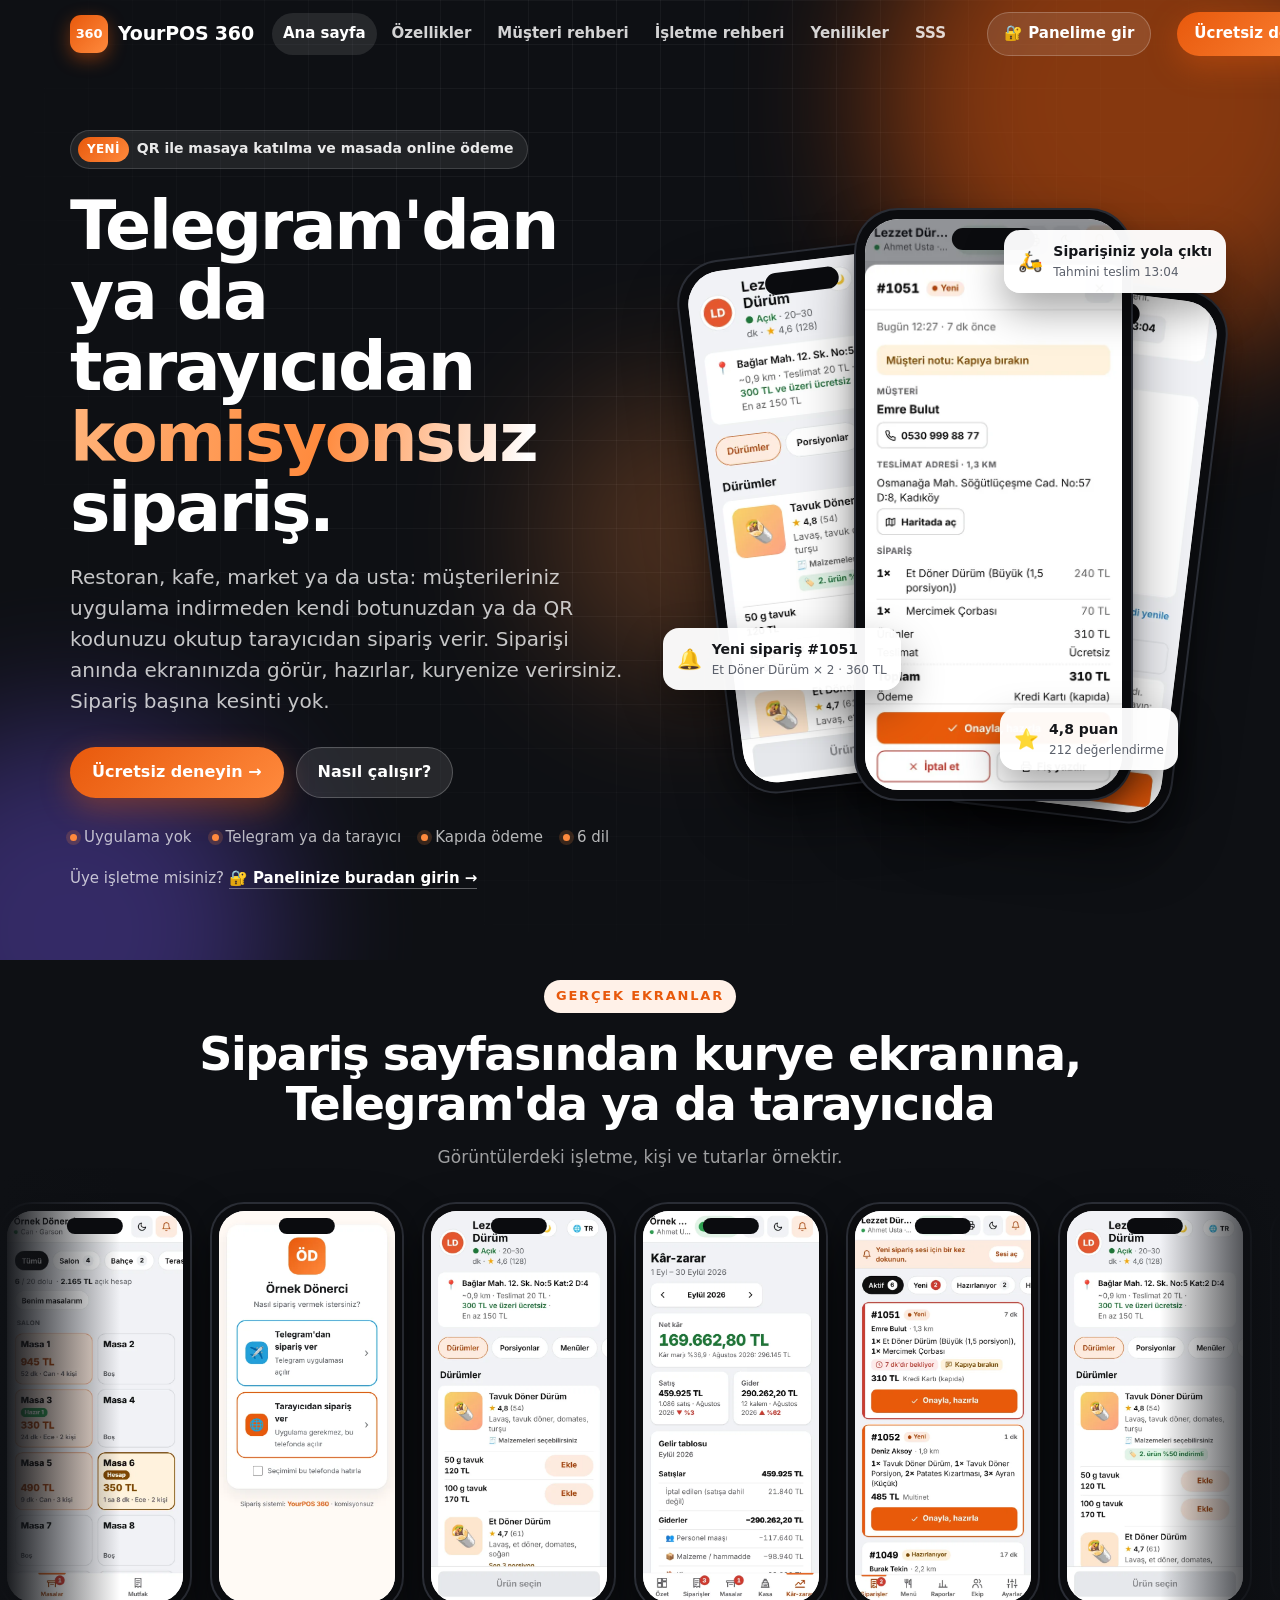
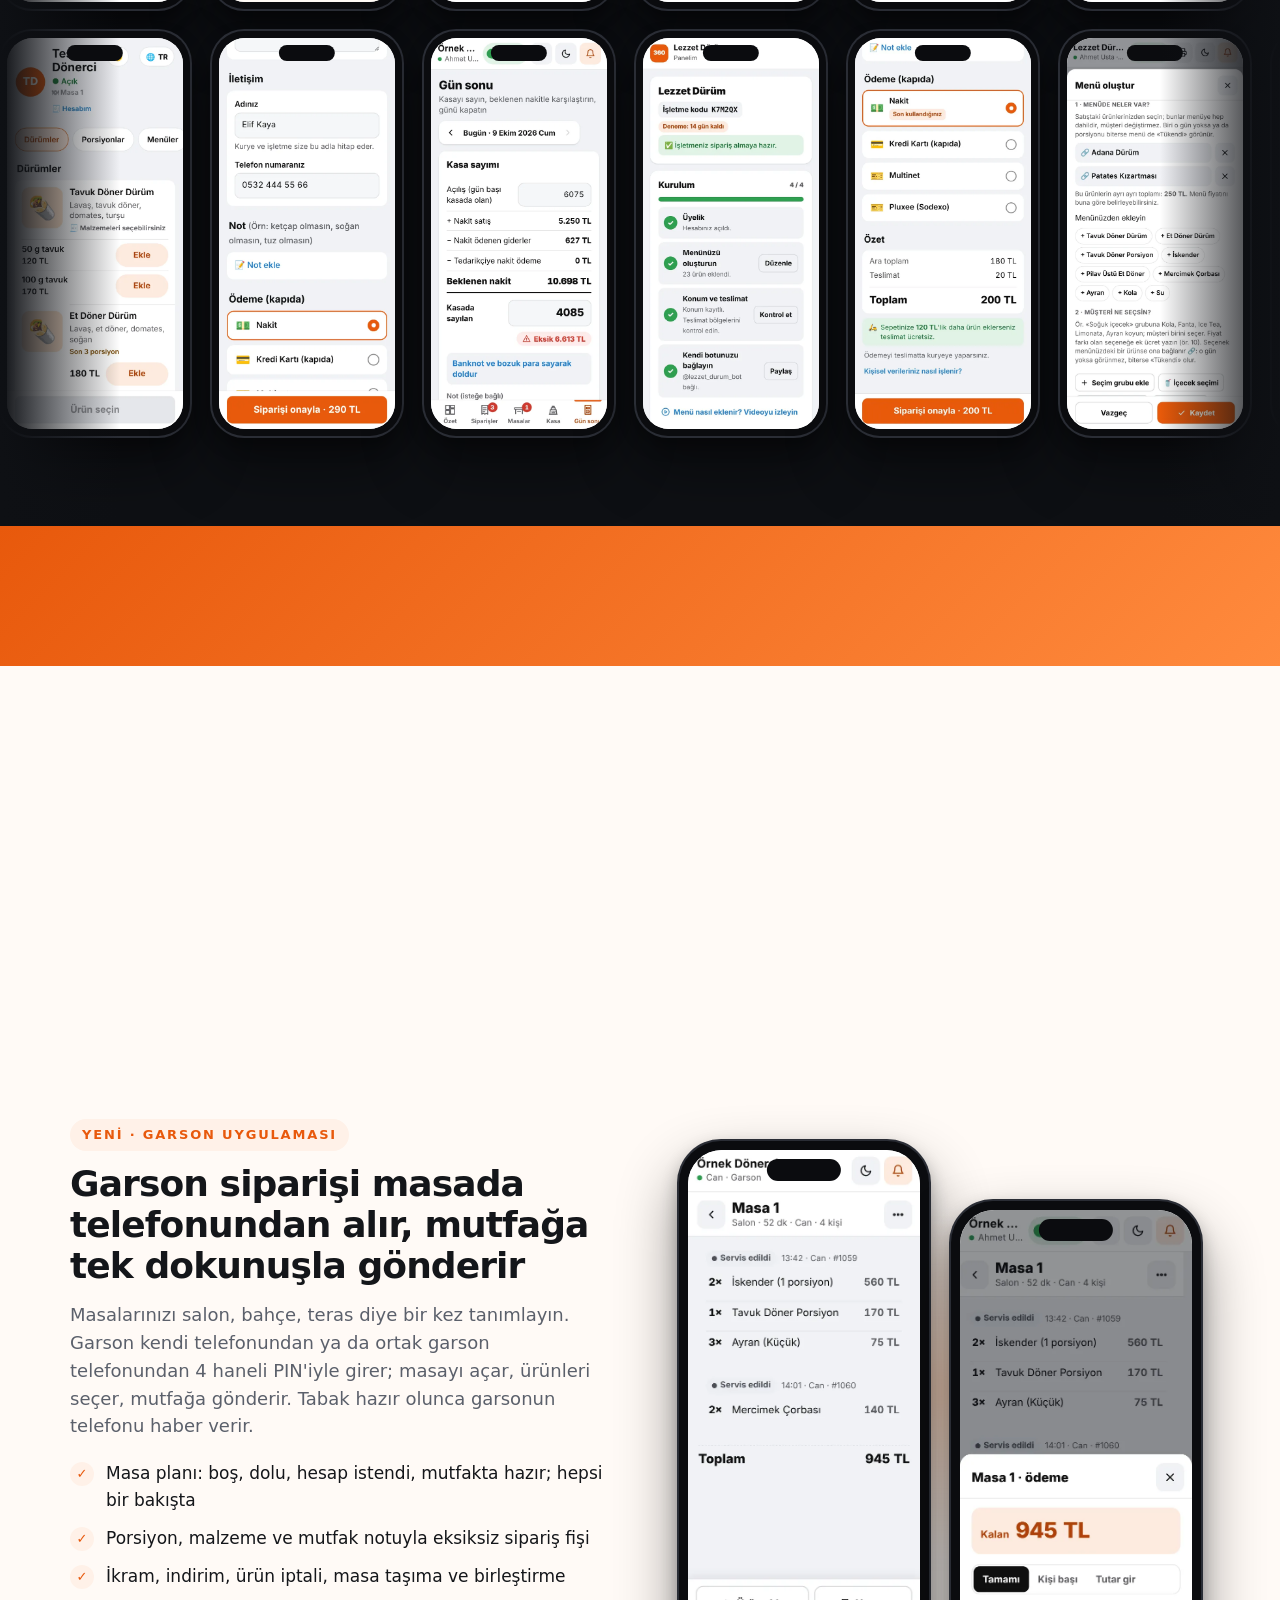
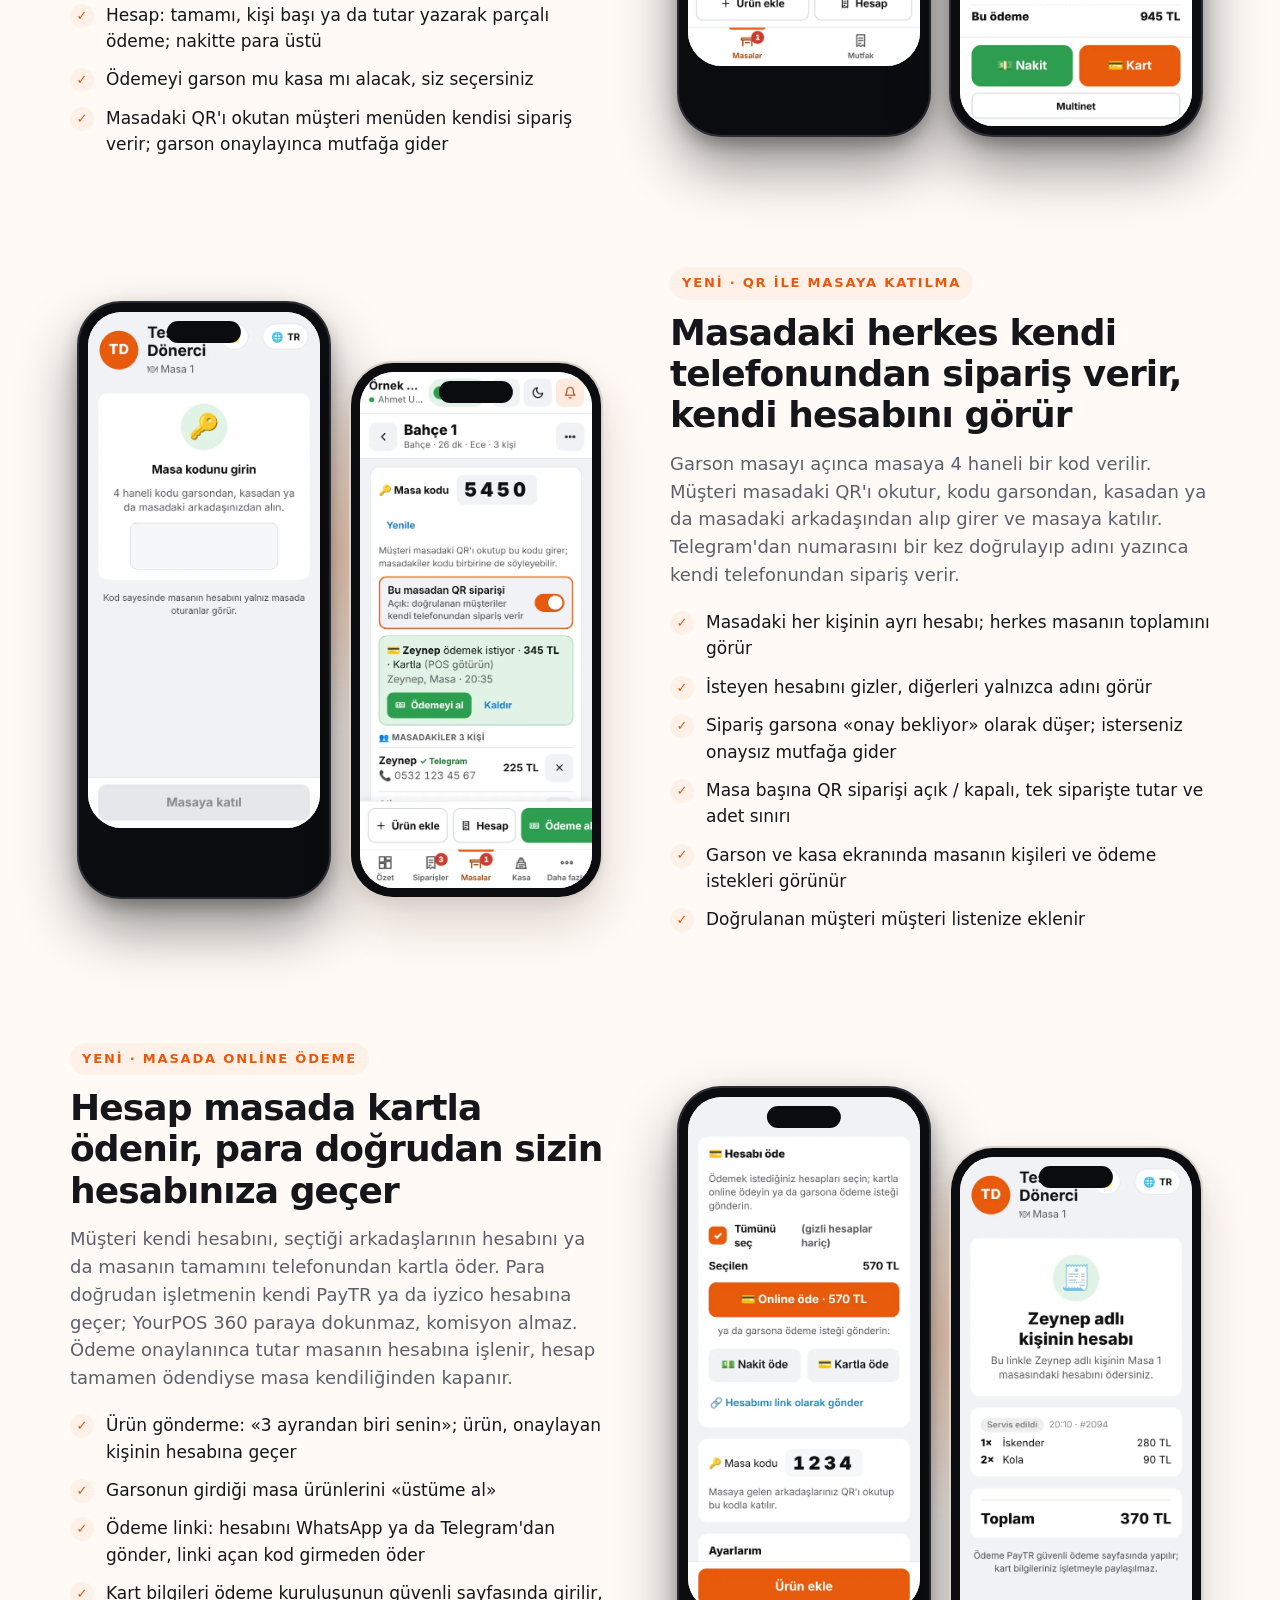
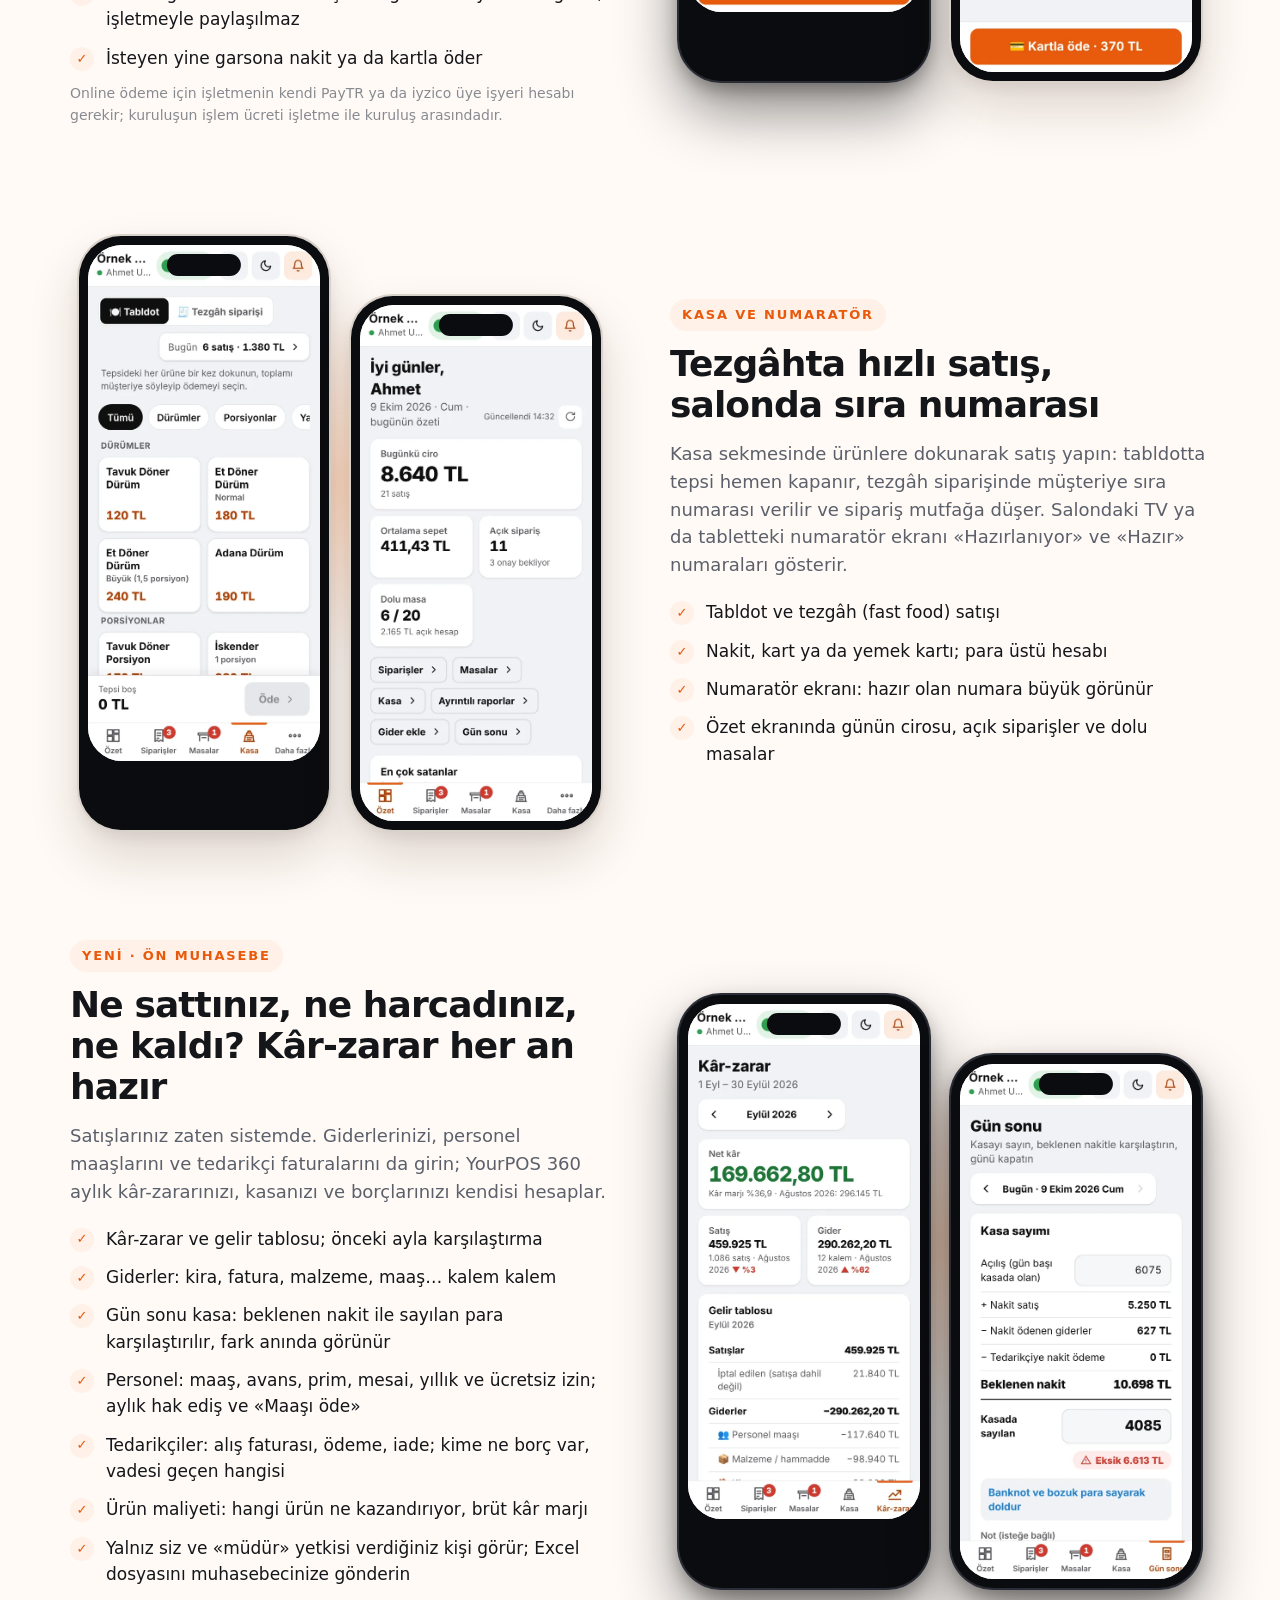
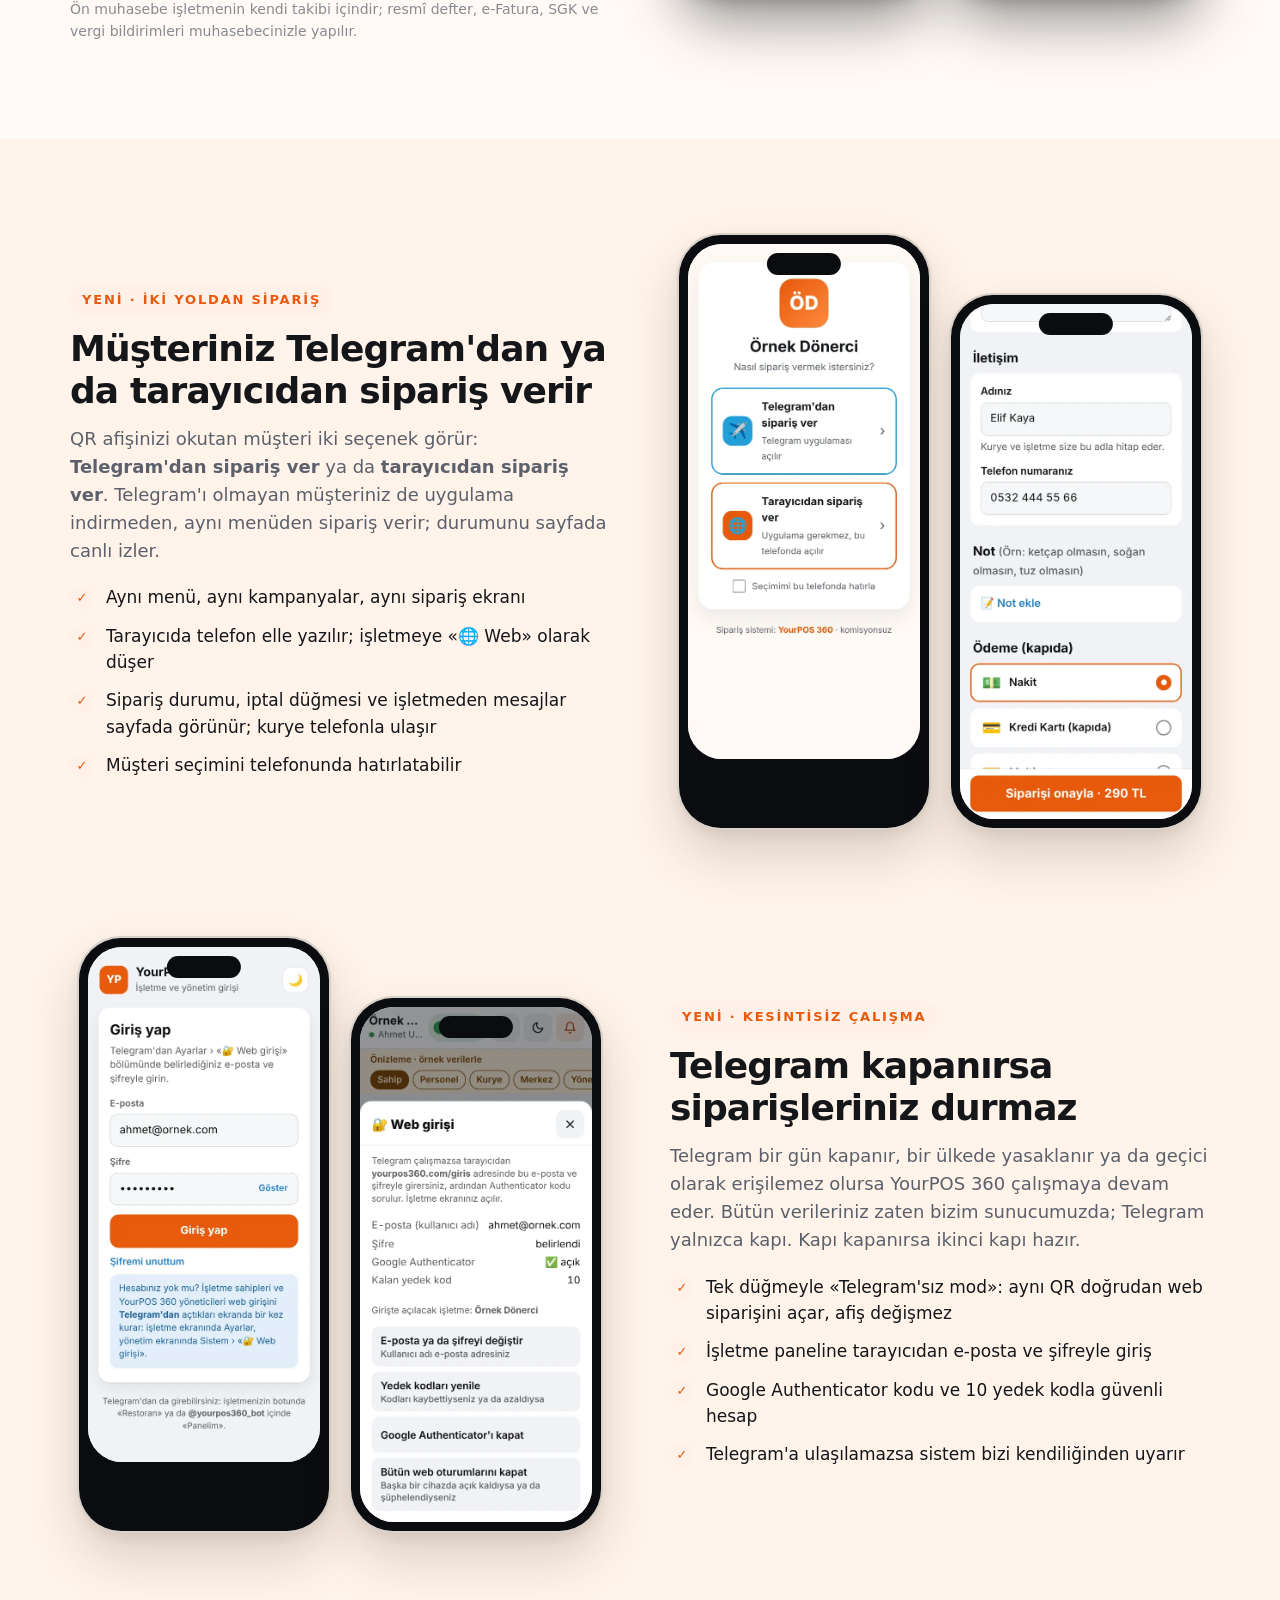
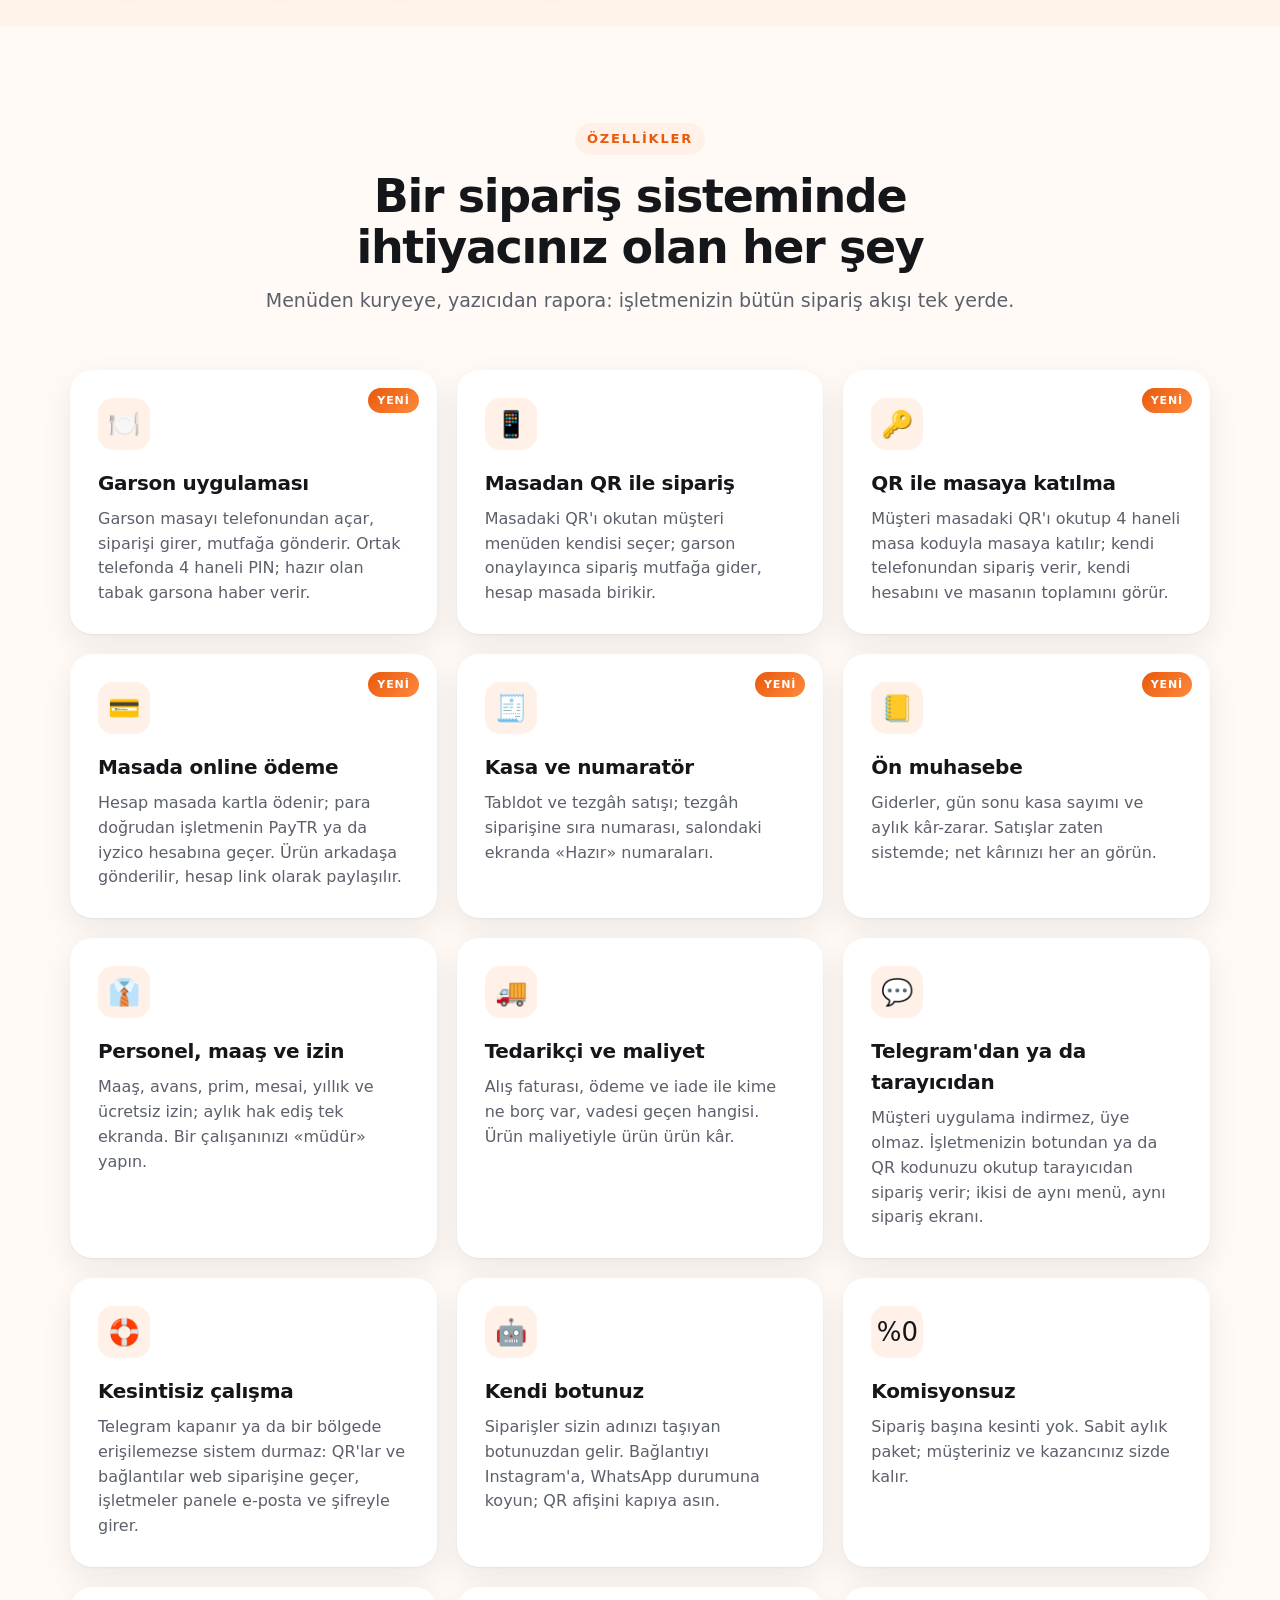
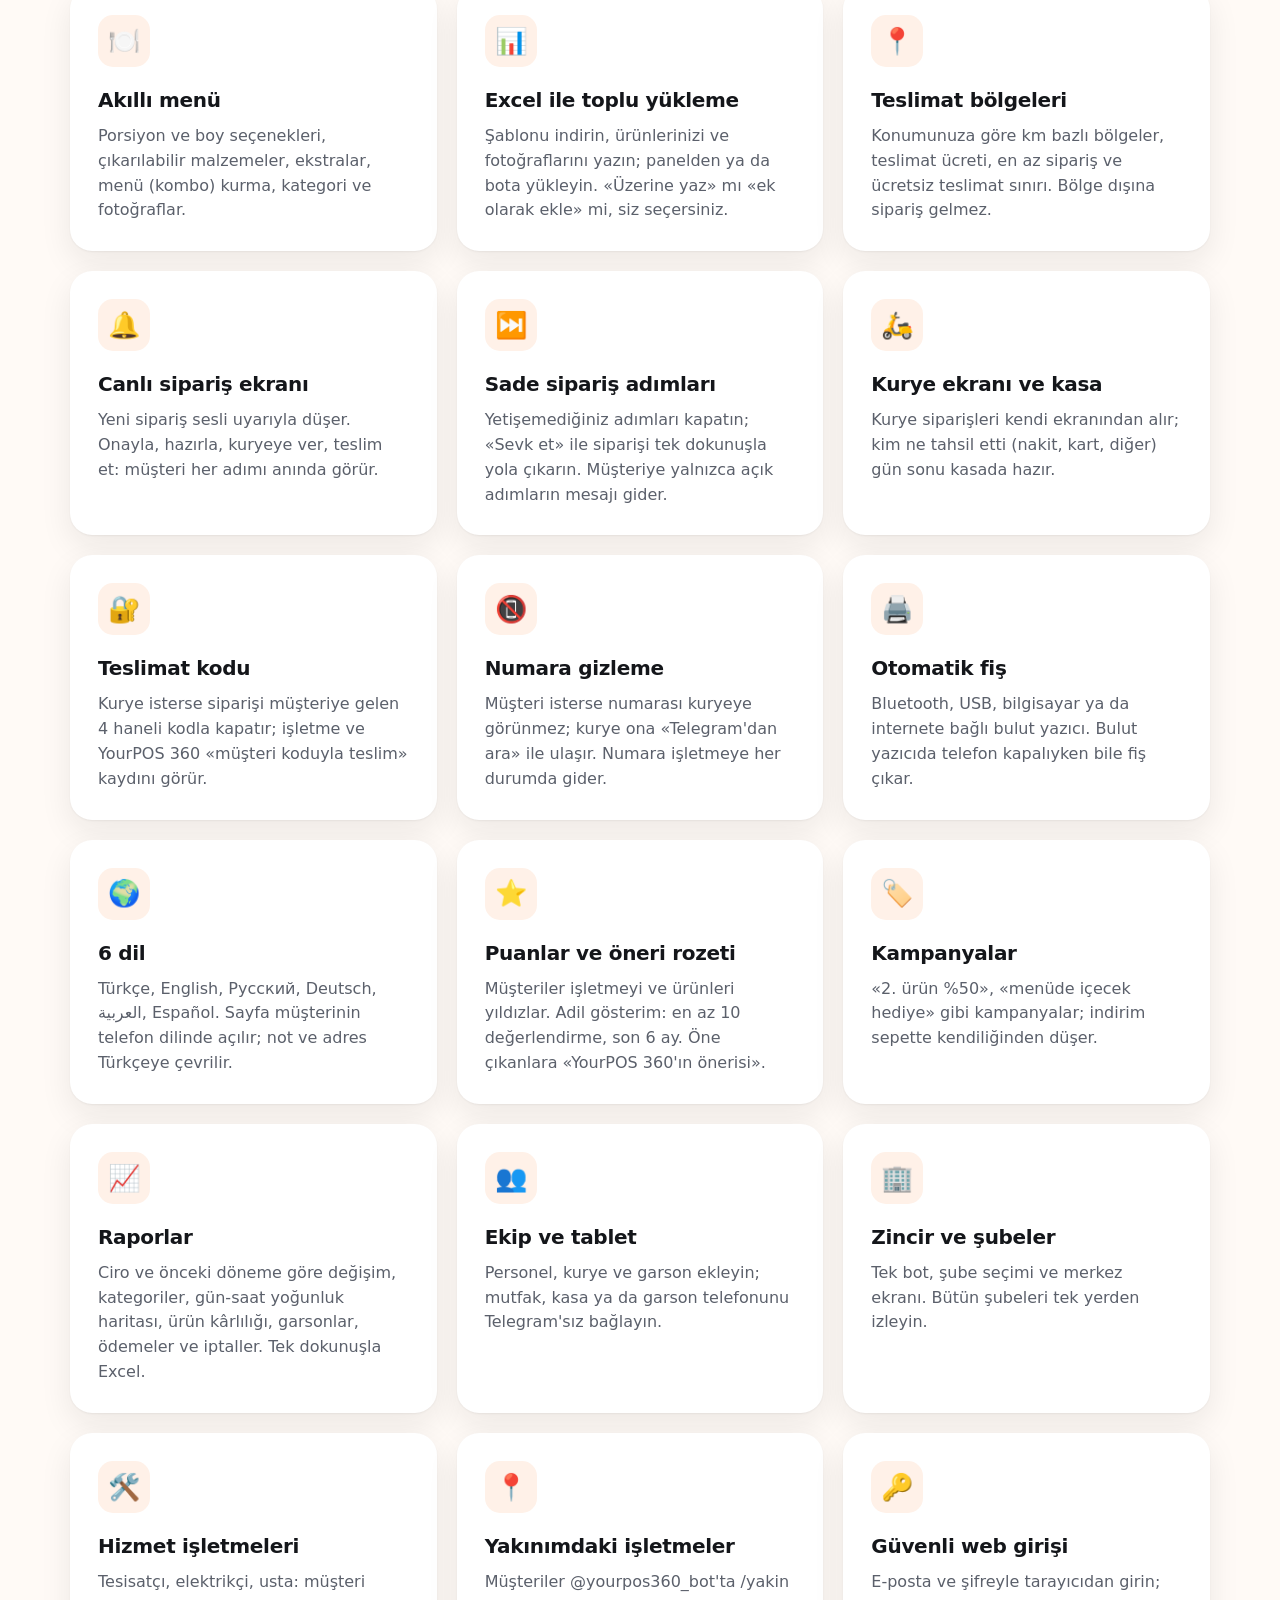
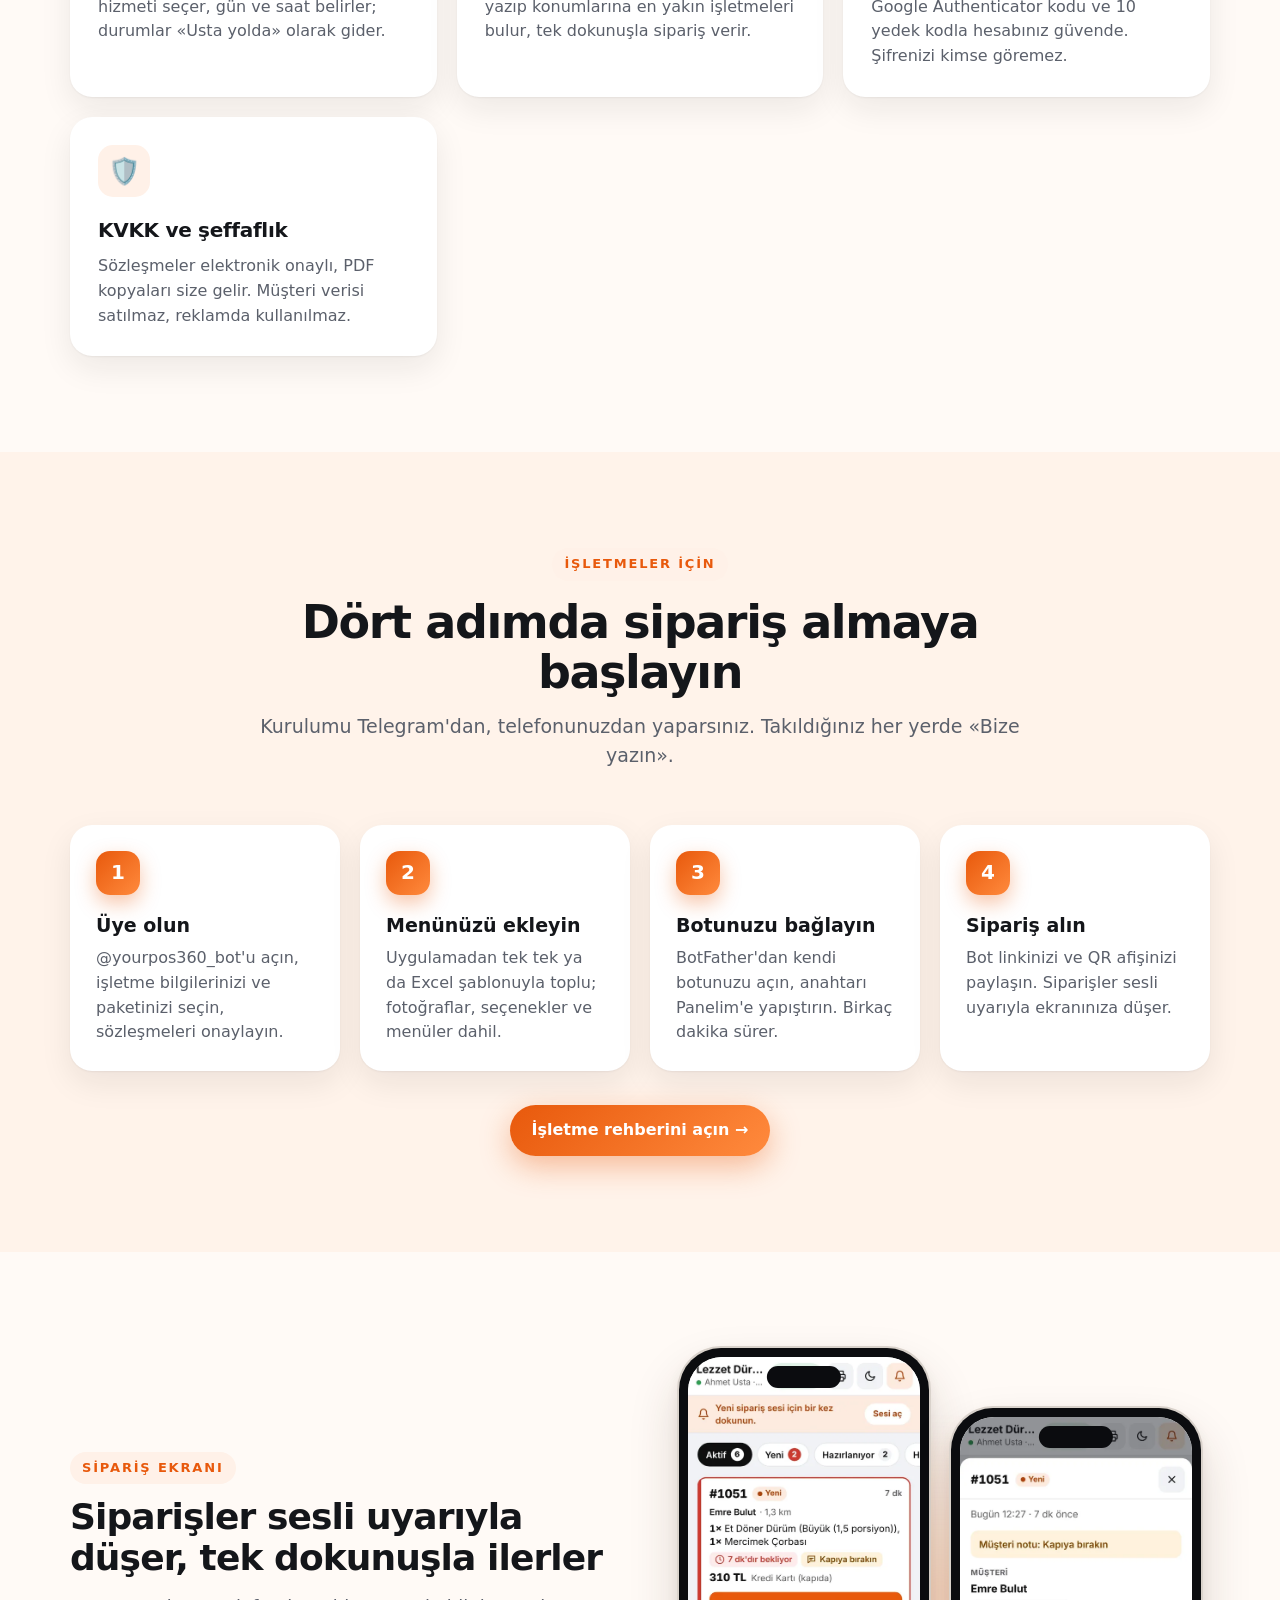
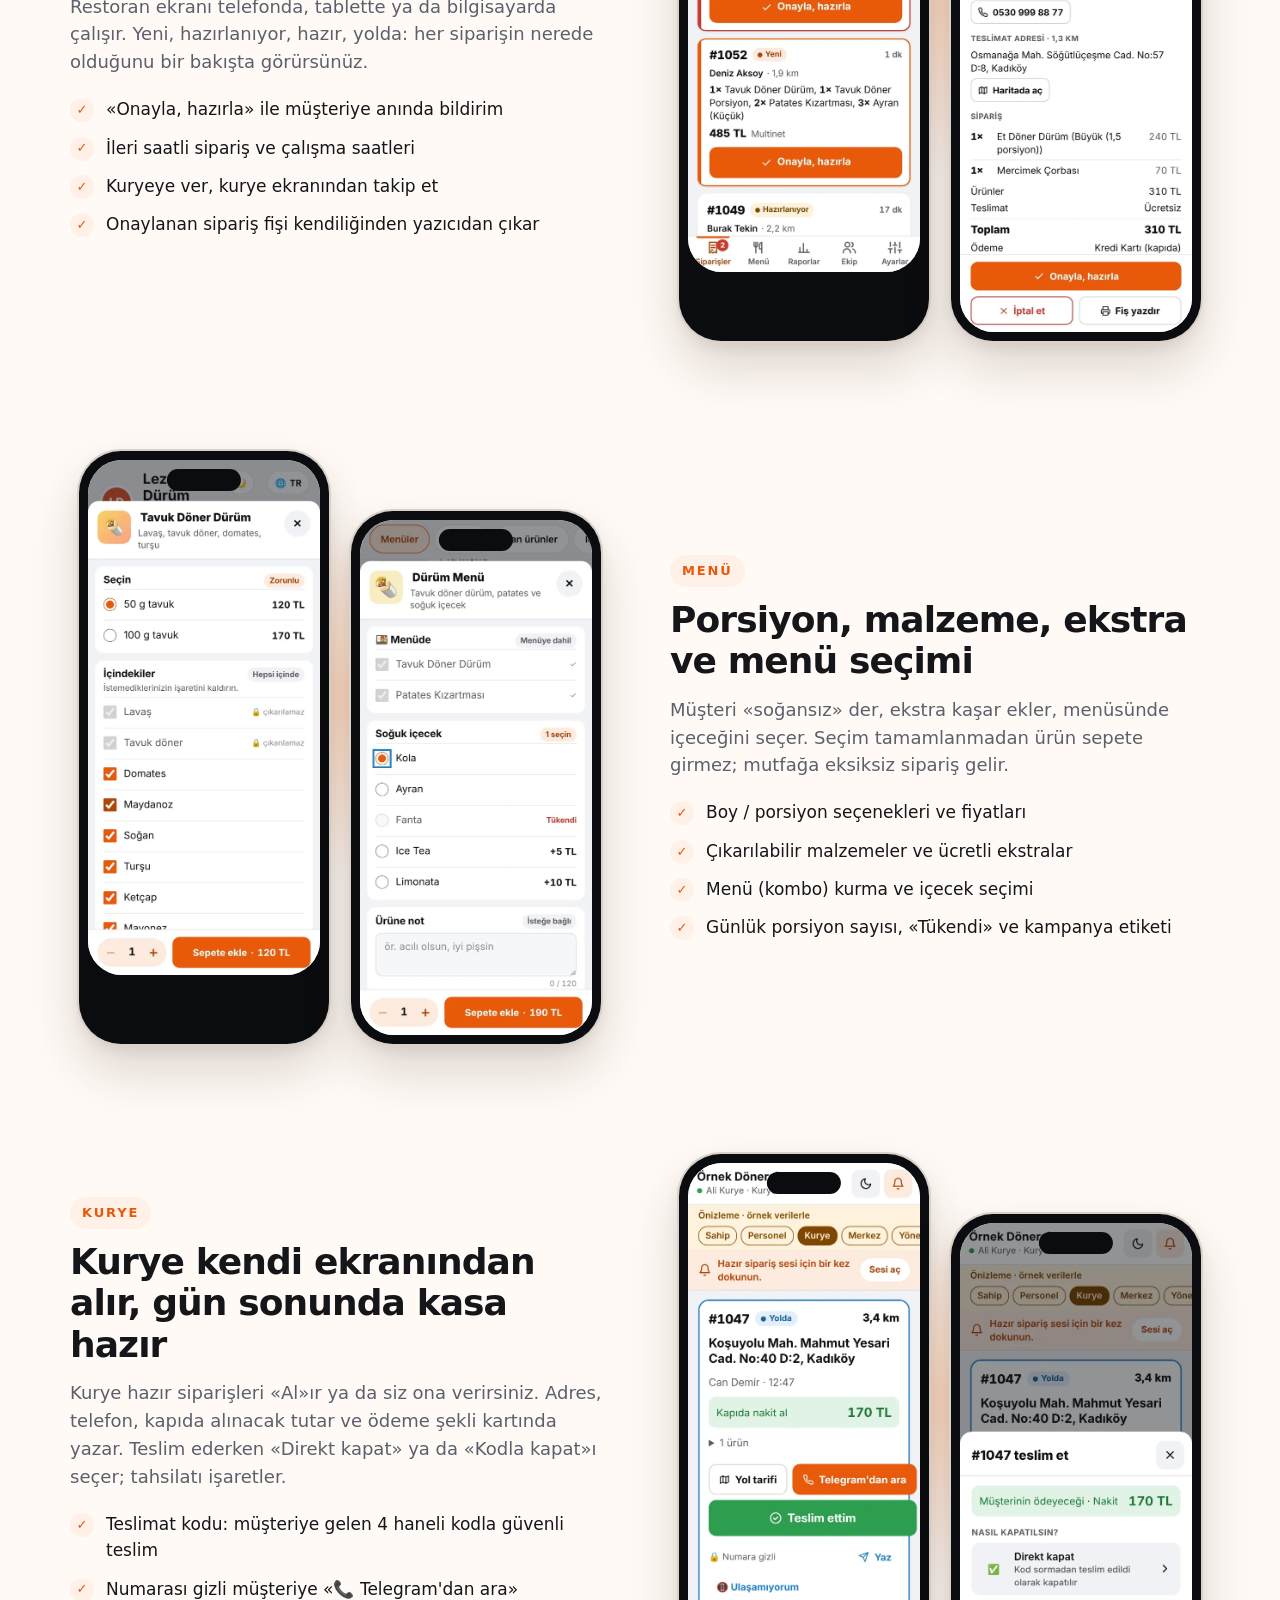
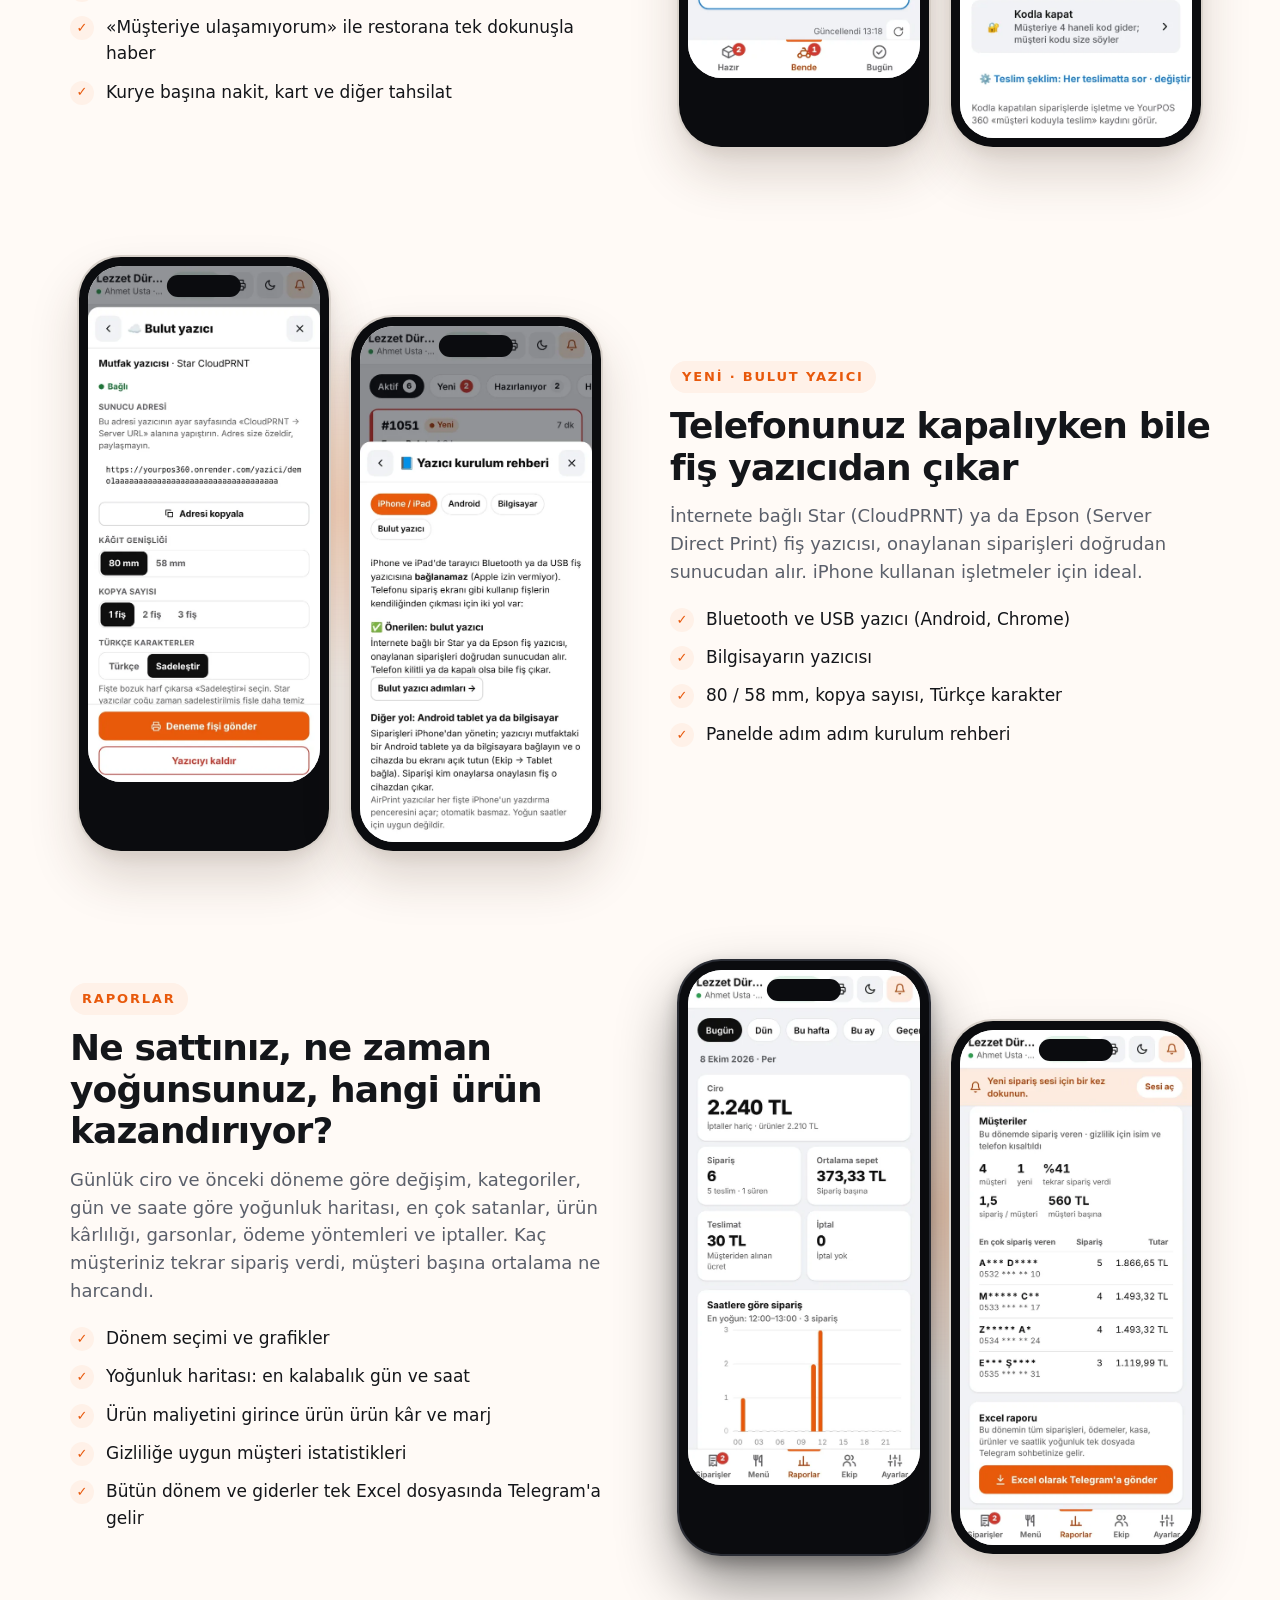
==== index.html @ 6ea04748 "Site: QR ile masaya katılma, masada online ödeme ve ödeme linki (ana sayfa ve rehberler)" ====
<!doctype html>
<html lang="tr">
<head>
<meta charset="utf-8">
<meta name="viewport" content="width=device-width,initial-scale=1,viewport-fit=cover">
<title>YourPOS 360 · Telegram&#x27;dan ya da tarayıcıdan komisyonsuz sipariş</title>
<meta name="description" content="Restoran, kafe, market ve ustalar için sipariş sistemi: müşteriler Telegram&#x27;dan ya da tarayıcıdan sipariş verir. Kendi botunuz, komisyonsuz sipariş, garson uygulaması, kasa, kurye ekranı, ön muhasebe ve raporlar.">
<meta name="theme-color" content="#0E1014">
<meta property="og:type" content="website">
<meta property="og:site_name" content="YourPOS 360">
<meta property="og:title" content="YourPOS 360 · Telegram&#x27;dan ya da tarayıcıdan komisyonsuz sipariş">
<meta property="og:description" content="Restoran, kafe, market ve ustalar için sipariş sistemi: müşteriler Telegram&#x27;dan ya da tarayıcıdan sipariş verir. Kendi botunuz, komisyonsuz sipariş, garson uygulaması, kasa, kurye ekranı, ön muhasebe ve raporlar.">
<meta property="og:image" content="https://yourpos360.com/assets/img/paylasim.jpg">
<meta name="twitter:card" content="summary_large_image">
<link rel="icon" href="assets/img/ikon.svg" type="image/svg+xml">
<link rel="stylesheet" href="assets/site.css?v=20261009a">
</head>
<body>
<a class="sr" href="#ana">İçeriğe geç</a>
<header class="ust">
  <div class="kap">
    <a class="logo" href="index.html" aria-label="YourPOS 360 ana sayfa"><i>360</i>YourPOS 360</a>
    <nav aria-label="Ana menü"><ul class="menu"><li><a href="index.html" aria-current="page">Ana sayfa</a></li><li><a href="index.html#ozellikler">Özellikler</a></li><li><a href="musteri-rehberi.html">Müşteri rehberi</a></li><li><a href="isletme-rehberi.html">İşletme rehberi</a></li><li><a href="index.html#yenilikler">Yenilikler</a></li><li><a href="index.html#sss">SSS</a></li><li><a href="giris/">🔐 Panelime gir</a></li></ul></nav>
    <a class="btn btn-cam btn-sm btn-giris" href="giris/" title="Üye işletmeler panele e-posta ve şifreyle girer">🔐 Panelime gir</a>
    <a class="btn btn-ac btn-sm" href="https://t.me/yourpos360_bot" target="_blank" rel="noopener">Ücretsiz deneyin</a>
    <button class="hamb" aria-label="Menüyü aç" aria-expanded="false"><span></span><span></span><span></span></button>
  </div>
</header>
<main id="ana">

<section class="kahraman">
  <span class="isik i1"></span><span class="isik i2"></span><span class="isik i3"></span>
  <div class="kap k-ic">
    <div>
      <span class="rozet"><b>YENİ</b> QR ile masaya katılma ve masada online ödeme</span>
      <h1>Telegram'dan ya da tarayıcıdan <span class="parla">komisyonsuz</span> sipariş.</h1>
      <p class="alt">Restoran, kafe, market ya da usta: müşterileriniz uygulama indirmeden kendi botunuzdan ya da QR kodunuzu okutup tarayıcıdan sipariş verir. Siparişi anında ekranınızda görür, hazırlar, kuryenize verirsiniz. Sipariş başına kesinti yok.</p>
      <div class="k-btn"><a class="btn btn-ac" href="https://t.me/yourpos360_bot" target="_blank" rel="noopener">Ücretsiz deneyin →</a><a class="btn btn-cam" href="#nasil">Nasıl çalışır?</a></div>
      <div class="k-kucuk"><span>Uygulama yok</span><span>Telegram ya da tarayıcı</span><span>Kapıda ödeme</span><span>6 dil</span></div>
      <p class="uye-giris">Üye işletme misiniz? <a href="giris/">🔐 Panelinize buradan girin →</a></p>
    </div>
    <div class="sahne" aria-hidden="true">
      <div class="tel t1"><div class="ekr"><div class="sira" data-sure="3000"><img src="assets/img/a3_menu.webp" alt="" width="540" height="1199" class="on"><img src="assets/img/x1_menu_kampanyali.webp" alt="" width="540" height="1199"><img src="assets/img/h3_m_kola.webp" alt="" width="540" height="1199"></div></div></div>
      <div class="tel t2"><div class="ekr"><div class="sira" data-sure="2600"><img src="assets/img/d1_siparisler.webp" alt="" width="540" height="1199" class="on"><img src="assets/img/d1b_detay.webp" alt="" width="540" height="1199"><img src="assets/img/d3_hazir.webp" alt="" width="540" height="1199"><img src="assets/img/d7_kurye_bende.webp" alt="" width="540" height="1199"></div></div></div>
      <div class="tel t3"><div class="ekr"><div class="sira" data-sure="3200"><img src="assets/img/a6_takip.webp" alt="" width="540" height="1199" class="on"><img src="assets/img/a6c_takip.webp" alt="" width="540" height="1199"><img src="assets/img/x4_puan.webp" alt="" width="540" height="1199"></div></div></div>
      <div class="balon b1"><i>🔔</i><span>Yeni sipariş #1051<small>Et Döner Dürüm × 2 · 360 TL</small></span></div>
      <div class="balon b2"><i>🛵</i><span>Siparişiniz yola çıktı<small>Tahmini teslim 13:04</small></span></div>
      <div class="balon b3"><i>⭐</i><span>4,8 puan<small>212 değerlendirme</small></span></div>
    </div>
  </div>
</section>
<section class="akis" aria-label="Ekranlardan görüntüler">
  <div class="kap akis-baslik gor"><span class="etiket">Gerçek ekranlar</span><h2>Sipariş sayfasından kurye ekranına, Telegram'da ya da tarayıcıda</h2><p>Görüntülerdeki işletme, kişi ve tutarlar örnektir.</p></div>
  <div class="serit" aria-hidden="true"><div class="tel "><div class="ekr"><img src="assets/img/g1_garson_masalar.webp" alt="" width="540" height="1199" loading="lazy"></div></div><div class="tel "><div class="ekr"><img src="assets/img/y1_q_secim.webp" alt="" width="540" height="1199" loading="lazy"></div></div><div class="tel "><div class="ekr"><img src="assets/img/a3_menu.webp" alt="" width="540" height="1199" loading="lazy"></div></div><div class="tel "><div class="ekr"><img src="assets/img/e1_kar_zarar.webp" alt="" width="540" height="1199" loading="lazy"></div></div><div class="tel "><div class="ekr"><img src="assets/img/d1_siparisler.webp" alt="" width="540" height="1199" loading="lazy"></div></div><div class="tel "><div class="ekr"><img src="assets/img/x1_menu_kampanyali.webp" alt="" width="540" height="1199" loading="lazy"></div></div><div class="tel "><div class="ekr"><img src="assets/img/k2b_afis.webp" alt="" width="540" height="1199" loading="lazy"></div></div><div class="tel "><div class="ekr"><img src="assets/img/a6c_takip.webp" alt="" width="540" height="1199" loading="lazy"></div></div><div class="tel "><div class="ekr"><img src="assets/img/m2_urun_duzenle.webp" alt="" width="540" height="1199" loading="lazy"></div></div><div class="tel "><div class="ekr"><img src="assets/img/a2_yakin_yeme.webp" alt="" width="540" height="1199" loading="lazy"></div></div><div class="tel "><div class="ekr"><img src="assets/img/r1_rapor.webp" alt="" width="540" height="1199" loading="lazy"></div></div><div class="tel "><div class="ekr"><img src="assets/img/h3_m_kola.webp" alt="" width="540" height="1199" loading="lazy"></div></div><div class="tel "><div class="ekr"><img src="assets/img/d7_kurye_bende.webp" alt="" width="540" height="1199" loading="lazy"></div></div><div class="tel "><div class="ekr"><img src="assets/img/k1_kasa.webp" alt="" width="540" height="1199" loading="lazy"></div></div><div class="tel "><div class="ekr"><img src="assets/img/y6_teslim_kod.webp" alt="" width="540" height="1199" loading="lazy"></div></div><div class="tel "><div class="ekr"><img src="assets/img/w4_musteri_istatistik.webp" alt="" width="540" height="1199" loading="lazy"></div></div><div class="tel "><div class="ekr"><img src="assets/img/x3_dil.webp" alt="" width="540" height="1199" loading="lazy"></div></div></div><div class="serit ters" aria-hidden="true"><div class="tel "><div class="ekr"><img src="assets/img/g6_masa_qr.webp" alt="" width="540" height="1199" loading="lazy"></div></div><div class="tel "><div class="ekr"><img src="assets/img/y2_web_iletisim.webp" alt="" width="540" height="1199" loading="lazy"></div></div><div class="tel "><div class="ekr"><img src="assets/img/e4_gun_sonu.webp" alt="" width="540" height="1199" loading="lazy"></div></div><div class="tel "><div class="ekr"><img src="assets/img/p1_panel_hazir.webp" alt="" width="540" height="1199" loading="lazy"></div></div><div class="tel "><div class="ekr"><img src="assets/img/a5c_sepet_odeme.webp" alt="" width="540" height="1199" loading="lazy"></div></div><div class="tel "><div class="ekr"><img src="assets/img/g3_kombo_sabit.webp" alt="" width="540" height="1199" loading="lazy"></div></div><div class="tel "><div class="ekr"><img src="assets/img/c5_bolge_sonra.webp" alt="" width="540" height="1199" loading="lazy"></div></div><div class="tel "><div class="ekr"><img src="assets/img/x4_puan.webp" alt="" width="540" height="1199" loading="lazy"></div></div><div class="tel "><div class="ekr"><img src="assets/img/k3_kampanyalar.webp" alt="" width="540" height="1199" loading="lazy"></div></div><div class="tel "><div class="ekr"><img src="assets/img/w2_bulut_ayar.webp" alt="" width="540" height="1199" loading="lazy"></div></div><div class="tel "><div class="ekr"><img src="assets/img/n1_kapi.webp" alt="" width="540" height="1199" loading="lazy"></div></div><div class="tel "><div class="ekr"><img src="assets/img/e9_tedarikci_ekstre.webp" alt="" width="540" height="1199" loading="lazy"></div></div><div class="tel "><div class="ekr"><img src="assets/img/d4_kurye_sec.webp" alt="" width="540" height="1199" loading="lazy"></div></div><div class="tel "><div class="ekr"><img src="assets/img/m4_excel.webp" alt="" width="540" height="1199" loading="lazy"></div></div><div class="tel "><div class="ekr"><img src="assets/img/y7_tkod_musteri.webp" alt="" width="540" height="1199" loading="lazy"></div></div><div class="tel "><div class="ekr"><img src="assets/img/a0_tekrar.webp" alt="" width="540" height="1199" loading="lazy"></div></div><div class="tel "><div class="ekr"><img src="assets/img/y8_adimlar.webp" alt="" width="540" height="1199" loading="lazy"></div></div><div class="tel "><div class="ekr"><img src="assets/img/k1_ekip.webp" alt="" width="540" height="1199" loading="lazy"></div></div></div>
</section>
<section class="sayilar"><div class="kap">
  <div class="gor"><b>%0</b><span>sipariş komisyonu</span></div>
  <div class="gor d1"><b>6 dil</b><span>otomatik çeviri</span></div>
  <div class="gor d2"><b>2 yol</b><span>Telegram ya da tarayıcı</span></div>
  <div class="gor d3"><b>4 adım</b><span>kurulum</span></div>
</div></section>

<section class="b" id="restoran">
  <div class="kap">
    <div class="b-bas gor"><span class="etiket">Yeni · Restoranın tamamı</span><h2>Paket servisten masaya, kasadan muhasebeye tek sistem</h2><p>Garson telefonu, kasa ve ön muhasebe artık YourPOS 360'ın içinde. Ayrı program, ayrı abonelik yok. Telefonda, tablette ve bilgisayarda aynı düzen: solda bölümler, ortada işiniz.</p></div>
    <div class="vitrin" id="garson">
      <div class="v-yazi gor"><span class="etiket">Yeni · Garson uygulaması</span><h3>Garson siparişi masada telefonundan alır, mutfağa tek dokunuşla gönderir</h3>
        <p>Masalarınızı salon, bahçe, teras diye bir kez tanımlayın. Garson kendi telefonundan ya da ortak garson telefonundan 4 haneli PIN'iyle girer; masayı açar, ürünleri seçer, mutfağa gönderir. Tabak hazır olunca garsonun telefonu haber verir.</p>
        <ul class="liste"><li>Masa planı: boş, dolu, hesap istendi, mutfakta hazır; hepsi bir bakışta</li><li>Porsiyon, malzeme ve mutfak notuyla eksiksiz sipariş fişi</li><li>İkram, indirim, ürün iptali, masa taşıma ve birleştirme</li><li>Hesap: tamamı, kişi başı ya da tutar yazarak parçalı ödeme; nakitte para üstü</li><li>Ödemeyi garson mu kasa mı alacak, siz seçersiniz</li><li>Masadaki QR'ı okutan müşteri menüden kendisi sipariş verir; garson onaylayınca mutfağa gider</li></ul></div>
      <div class="v-tel gor d2"><div class="tel "><div class="ekr"><div class="sira" data-sure="2600"><img src="assets/img/g1_garson_masalar.webp" alt="Garsonun masa planı" width="540" height="1199" class="on"><img src="assets/img/g2_garson_adisyon.webp" alt="Masanın hesabı" width="540" height="1199"><img src="assets/img/g3_garson_urun.webp" alt="Ürün ve malzeme seçimi" width="540" height="1199"></div></div></div><div class="tel "><div class="ekr"><div class="sira" data-sure="3000"><img src="assets/img/g4_masa_odeme.webp" alt="Masada ödeme" width="540" height="1199" class="on"><img src="assets/img/g6_masa_qr.webp" alt="Masadan QR ile sipariş" width="540" height="1199"><img src="assets/img/g5_garson_pin.webp" alt="Garson PIN girişi" width="540" height="1199"></div></div></div></div>
    </div>
    <div class="vitrin ters" id="masaya-katil">
      <div class="v-yazi gor"><span class="etiket">Yeni · QR ile masaya katılma</span><h3>Masadaki herkes kendi telefonundan sipariş verir, kendi hesabını görür</h3>
        <p>Garson masayı açınca masaya 4 haneli bir kod verilir. Müşteri masadaki QR'ı okutur, kodu garsondan, kasadan ya da masadaki arkadaşından alıp girer ve masaya katılır. Telegram'dan numarasını bir kez doğrulayıp adını yazınca kendi telefonundan sipariş verir.</p>
        <ul class="liste"><li>Masadaki her kişinin ayrı hesabı; herkes masanın toplamını görür</li><li>İsteyen hesabını gizler, diğerleri yalnızca adını görür</li><li>Sipariş garsona «onay bekliyor» olarak düşer; isterseniz onaysız mutfağa gider</li><li>Masa başına QR siparişi açık / kapalı, tek siparişte tutar ve adet sınırı</li><li>Garson ve kasa ekranında masanın kişileri ve ödeme istekleri görünür</li><li>Doğrulanan müşteri müşteri listenize eklenir</li></ul></div>
      <div class="v-tel gor d2"><div class="tel "><div class="ekr"><div class="sira" data-sure="3000"><img src="assets/img/z4_masa_kod.webp" alt="Masa kodunu girme" width="540" height="1199" class="on"><img src="assets/img/z5_masadakiler.webp" alt="Masadakiler ve hesaplar" width="540" height="1199"></div></div></div><div class="tel acik"><div class="ekr"><img src="assets/img/z9_masa_kodu.webp" alt="İşletme ekranında masa kodu ve ödeme isteği" width="540" height="1199" loading="lazy"></div></div></div>
    </div>
    <div class="vitrin" id="online-odeme">
      <div class="v-yazi gor"><span class="etiket">Yeni · Masada online ödeme</span><h3>Hesap masada kartla ödenir, para doğrudan sizin hesabınıza geçer</h3>
        <p>Müşteri kendi hesabını, seçtiği arkadaşlarının hesabını ya da masanın tamamını telefonundan kartla öder. Para doğrudan işletmenin kendi PayTR ya da iyzico hesabına geçer; YourPOS 360 paraya dokunmaz, komisyon almaz. Ödeme onaylanınca tutar masanın hesabına işlenir, hesap tamamen ödendiyse masa kendiliğinden kapanır.</p>
        <ul class="liste"><li>Ürün gönderme: «3 ayrandan biri senin»; ürün, onaylayan kişinin hesabına geçer</li><li>Garsonun girdiği masa ürünlerini «üstüme al»</li><li>Ödeme linki: hesabını WhatsApp ya da Telegram'dan gönder, linki açan kod girmeden öder</li><li>Kart bilgileri ödeme kuruluşunun güvenli sayfasında girilir, işletmeyle paylaşılmaz</li><li>İsteyen yine garsona nakit ya da kartla öder</li></ul>
        <p style="font-size:14px;opacity:.72;margin-top:12px">Online ödeme için işletmenin kendi PayTR ya da iyzico üye işyeri hesabı gerekir; kuruluşun işlem ücreti işletme ile kuruluş arasındadır.</p></div>
      <div class="v-tel gor d2"><div class="tel "><div class="ekr"><div class="sira" data-sure="3000"><img src="assets/img/z7_hesap_ode.webp" alt="Hesabı online ödeme" width="540" height="1199" class="on"><img src="assets/img/z6_urun_gonder.webp" alt="Ürün gönderme" width="540" height="1199"></div></div></div><div class="tel acik"><div class="ekr"><img src="assets/img/z8_odeme_link.webp" alt="Ödeme linkiyle hesap ödeme" width="540" height="1199" loading="lazy"></div></div></div>
    </div>
    <div class="vitrin ters" id="kasa">
      <div class="v-yazi gor"><span class="etiket">Kasa ve numaratör</span><h3>Tezgâhta hızlı satış, salonda sıra numarası</h3>
        <p>Kasa sekmesinde ürünlere dokunarak satış yapın: tabldotta tepsi hemen kapanır, tezgâh siparişinde müşteriye sıra numarası verilir ve sipariş mutfağa düşer. Salondaki TV ya da tabletteki numaratör ekranı «Hazırlanıyor» ve «Hazır» numaraları gösterir.</p>
        <ul class="liste"><li>Tabldot ve tezgâh (fast food) satışı</li><li>Nakit, kart ya da yemek kartı; para üstü hesabı</li><li>Numaratör ekranı: hazır olan numara büyük görünür</li><li>Özet ekranında günün cirosu, açık siparişler ve dolu masalar</li></ul></div>
      <div class="v-tel gor d2"><div class="tel acik"><div class="ekr"><img src="assets/img/k1_kasa.webp" alt="Kasa ekranı" width="540" height="1199" loading="lazy"></div></div><div class="tel acik"><div class="ekr"><img src="assets/img/o1_ozet.webp" alt="Günün özeti" width="540" height="1199" loading="lazy"></div></div></div>
    </div>
    <div class="vitrin" id="muhasebe">
      <div class="v-yazi gor"><span class="etiket">Yeni · Ön muhasebe</span><h3>Ne sattınız, ne harcadınız, ne kaldı? Kâr-zarar her an hazır</h3>
        <p>Satışlarınız zaten sistemde. Giderlerinizi, personel maaşlarını ve tedarikçi faturalarını da girin; YourPOS 360 aylık kâr-zararınızı, kasanızı ve borçlarınızı kendisi hesaplar.</p>
        <ul class="liste"><li>Kâr-zarar ve gelir tablosu; önceki ayla karşılaştırma</li><li>Giderler: kira, fatura, malzeme, maaş… kalem kalem</li><li>Gün sonu kasa: beklenen nakit ile sayılan para karşılaştırılır, fark anında görünür</li><li>Personel: maaş, avans, prim, mesai, yıllık ve ücretsiz izin; aylık hak ediş ve «Maaşı öde»</li><li>Tedarikçiler: alış faturası, ödeme, iade; kime ne borç var, vadesi geçen hangisi</li><li>Ürün maliyeti: hangi ürün ne kazandırıyor, brüt kâr marjı</li><li>Yalnız siz ve «müdür» yetkisi verdiğiniz kişi görür; Excel dosyasını muhasebecinize gönderin</li></ul>
        <p style="font-size:14px;opacity:.72;margin-top:12px">Ön muhasebe işletmenin kendi takibi içindir; resmî defter, e-Fatura, SGK ve vergi bildirimleri muhasebecinizle yapılır.</p></div>
      <div class="v-tel gor d2"><div class="tel "><div class="ekr"><div class="sira" data-sure="2800"><img src="assets/img/e1_kar_zarar.webp" alt="Kâr-zarar" width="540" height="1199" class="on"><img src="assets/img/e1b_gelir_tablosu.webp" alt="Gelir tablosu" width="540" height="1199"><img src="assets/img/e2_giderler.webp" alt="Giderler" width="540" height="1199"><img src="assets/img/e3_gider_ekle.webp" alt="Gider ekleme" width="540" height="1199"></div></div></div><div class="tel "><div class="ekr"><div class="sira" data-sure="2600"><img src="assets/img/e4_gun_sonu.webp" alt="Gün sonu kasa sayımı" width="540" height="1199" class="on"><img src="assets/img/e6_personel_kart.webp" alt="Personel kartı" width="540" height="1199"><img src="assets/img/e7_bordro.webp" alt="Aylık bordro" width="540" height="1199"><img src="assets/img/e9_tedarikci_ekstre.webp" alt="Tedarikçi hesap ekstresi" width="540" height="1199"><img src="assets/img/e10_maliyet.webp" alt="Ürün maliyetleri" width="540" height="1199"></div></div></div></div>
    </div>
  </div>
</section>

<section class="b krem" id="iki-yol">
  <div class="kap">
    <div class="vitrin">
      <div class="v-yazi gor"><span class="etiket">Yeni · İki yoldan sipariş</span><h3>Müşteriniz Telegram'dan ya da tarayıcıdan sipariş verir</h3>
        <p>QR afişinizi okutan müşteri iki seçenek görür: <b>Telegram'dan sipariş ver</b> ya da <b>tarayıcıdan sipariş ver</b>. Telegram'ı olmayan müşteriniz de uygulama indirmeden, aynı menüden sipariş verir; durumunu sayfada canlı izler.</p>
        <ul class="liste"><li>Aynı menü, aynı kampanyalar, aynı sipariş ekranı</li><li>Tarayıcıda telefon elle yazılır; işletmeye «🌐 Web» olarak düşer</li><li>Sipariş durumu, iptal düğmesi ve işletmeden mesajlar sayfada görünür; kurye telefonla ulaşır</li><li>Müşteri seçimini telefonunda hatırlatabilir</li></ul></div>
      <div class="v-tel gor d2"><div class="tel acik"><div class="ekr"><img src="assets/img/y1_q_secim.webp" alt="QR kodu okutunca açılan seçim sayfası" width="540" height="1199" loading="lazy"></div></div><div class="tel acik"><div class="ekr"><img src="assets/img/y2_web_iletisim.webp" alt="Tarayıcıdan sipariş" width="540" height="1199" loading="lazy"></div></div></div>
    </div>
    <div class="vitrin ters" id="kesintisiz">
      <div class="v-yazi gor"><span class="etiket">Yeni · Kesintisiz çalışma</span><h3>Telegram kapanırsa siparişleriniz durmaz</h3>
        <p>Telegram bir gün kapanır, bir ülkede yasaklanır ya da geçici olarak erişilemez olursa YourPOS 360 çalışmaya devam eder. Bütün verileriniz zaten bizim sunucumuzda; Telegram yalnızca kapı. Kapı kapanırsa ikinci kapı hazır.</p>
        <ul class="liste"><li>Tek düğmeyle «Telegram'sız mod»: aynı QR doğrudan web siparişini açar, afiş değişmez</li><li>İşletme paneline tarayıcıdan e-posta ve şifreyle giriş</li><li>Google Authenticator kodu ve 10 yedek kodla güvenli hesap</li><li>Telegram'a ulaşılamazsa sistem bizi kendiliğinden uyarır</li></ul></div>
      <div class="v-tel gor d2"><div class="tel acik"><div class="ekr"><img src="assets/img/y4_giris.webp" alt="Tarayıcıdan işletme girişi" width="540" height="1199" loading="lazy"></div></div><div class="tel acik"><div class="ekr"><img src="assets/img/y5b_web_girisi.webp" alt="Web girişi ve Google Authenticator" width="540" height="1199" loading="lazy"></div></div></div>
    </div>
  </div>
</section>

<section class="b" id="ozellikler">
  <div class="kap">
    <div class="b-bas gor"><span class="etiket">Özellikler</span><h2>Bir sipariş sisteminde ihtiyacınız olan her şey</h2><p>Menüden kuryeye, yazıcıdan rapora: işletmenizin bütün sipariş akışı tek yerde.</p></div>
    <div class="izgara"><article class="kart gor d0"><span class="yeni">YENİ</span><div class="ik" aria-hidden="true">🍽️</div><h3>Garson uygulaması</h3><p>Garson masayı telefonundan açar, siparişi girer, mutfağa gönderir. Ortak telefonda 4 haneli PIN; hazır olan tabak garsona haber verir.</p></article><article class="kart gor d1"><div class="ik" aria-hidden="true">📱</div><h3>Masadan QR ile sipariş</h3><p>Masadaki QR'ı okutan müşteri menüden kendisi seçer; garson onaylayınca sipariş mutfağa gider, hesap masada birikir.</p></article><article class="kart gor d2"><span class="yeni">YENİ</span><div class="ik" aria-hidden="true">🔑</div><h3>QR ile masaya katılma</h3><p>Müşteri masadaki QR'ı okutup 4 haneli masa koduyla masaya katılır; kendi telefonundan sipariş verir, kendi hesabını ve masanın toplamını görür.</p></article><article class="kart gor d0"><span class="yeni">YENİ</span><div class="ik" aria-hidden="true">💳</div><h3>Masada online ödeme</h3><p>Hesap masada kartla ödenir; para doğrudan işletmenin PayTR ya da iyzico hesabına geçer. Ürün arkadaşa gönderilir, hesap link olarak paylaşılır.</p></article><article class="kart gor d1"><span class="yeni">YENİ</span><div class="ik" aria-hidden="true">🧾</div><h3>Kasa ve numaratör</h3><p>Tabldot ve tezgâh satışı; tezgâh siparişine sıra numarası, salondaki ekranda «Hazır» numaraları.</p></article><article class="kart gor d2"><span class="yeni">YENİ</span><div class="ik" aria-hidden="true">📒</div><h3>Ön muhasebe</h3><p>Giderler, gün sonu kasa sayımı ve aylık kâr-zarar. Satışlar zaten sistemde; net kârınızı her an görün.</p></article><article class="kart gor d0"><div class="ik" aria-hidden="true">👔</div><h3>Personel, maaş ve izin</h3><p>Maaş, avans, prim, mesai, yıllık ve ücretsiz izin; aylık hak ediş tek ekranda. Bir çalışanınızı «müdür» yapın.</p></article><article class="kart gor d1"><div class="ik" aria-hidden="true">🚚</div><h3>Tedarikçi ve maliyet</h3><p>Alış faturası, ödeme ve iade ile kime ne borç var, vadesi geçen hangisi. Ürün maliyetiyle ürün ürün kâr.</p></article><article class="kart gor d2"><div class="ik" aria-hidden="true">💬</div><h3>Telegram'dan ya da tarayıcıdan</h3><p>Müşteri uygulama indirmez, üye olmaz. İşletmenizin botundan ya da QR kodunuzu okutup tarayıcıdan sipariş verir; ikisi de aynı menü, aynı sipariş ekranı.</p></article><article class="kart gor d0"><div class="ik" aria-hidden="true">🛟</div><h3>Kesintisiz çalışma</h3><p>Telegram kapanır ya da bir bölgede erişilemezse sistem durmaz: QR'lar ve bağlantılar web siparişine geçer, işletmeler panele e-posta ve şifreyle girer.</p></article><article class="kart gor d1"><div class="ik" aria-hidden="true">🤖</div><h3>Kendi botunuz</h3><p>Siparişler sizin adınızı taşıyan botunuzdan gelir. Bağlantıyı Instagram'a, WhatsApp durumuna koyun; QR afişini kapıya asın.</p></article><article class="kart gor d2"><div class="ik" aria-hidden="true">%0</div><h3>Komisyonsuz</h3><p>Sipariş başına kesinti yok. Sabit aylık paket; müşteriniz ve kazancınız sizde kalır.</p></article><article class="kart gor d0"><div class="ik" aria-hidden="true">🍽️</div><h3>Akıllı menü</h3><p>Porsiyon ve boy seçenekleri, çıkarılabilir malzemeler, ekstralar, menü (kombo) kurma, kategori ve fotoğraflar.</p></article><article class="kart gor d1"><div class="ik" aria-hidden="true">📊</div><h3>Excel ile toplu yükleme</h3><p>Şablonu indirin, ürünlerinizi ve fotoğraflarını yazın; panelden ya da bota yükleyin. «Üzerine yaz» mı «ek olarak ekle» mi, siz seçersiniz.</p></article><article class="kart gor d2"><div class="ik" aria-hidden="true">📍</div><h3>Teslimat bölgeleri</h3><p>Konumunuza göre km bazlı bölgeler, teslimat ücreti, en az sipariş ve ücretsiz teslimat sınırı. Bölge dışına sipariş gelmez.</p></article><article class="kart gor d0"><div class="ik" aria-hidden="true">🔔</div><h3>Canlı sipariş ekranı</h3><p>Yeni sipariş sesli uyarıyla düşer. Onayla, hazırla, kuryeye ver, teslim et: müşteri her adımı anında görür.</p></article><article class="kart gor d1"><div class="ik" aria-hidden="true">⏭️</div><h3>Sade sipariş adımları</h3><p>Yetişemediğiniz adımları kapatın; «Sevk et» ile siparişi tek dokunuşla yola çıkarın. Müşteriye yalnızca açık adımların mesajı gider.</p></article><article class="kart gor d2"><div class="ik" aria-hidden="true">🛵</div><h3>Kurye ekranı ve kasa</h3><p>Kurye siparişleri kendi ekranından alır; kim ne tahsil etti (nakit, kart, diğer) gün sonu kasada hazır.</p></article><article class="kart gor d0"><div class="ik" aria-hidden="true">🔐</div><h3>Teslimat kodu</h3><p>Kurye isterse siparişi müşteriye gelen 4 haneli kodla kapatır; işletme ve YourPOS 360 «müşteri koduyla teslim» kaydını görür.</p></article><article class="kart gor d1"><div class="ik" aria-hidden="true">📵</div><h3>Numara gizleme</h3><p>Müşteri isterse numarası kuryeye görünmez; kurye ona «Telegram'dan ara» ile ulaşır. Numara işletmeye her durumda gider.</p></article><article class="kart gor d2"><div class="ik" aria-hidden="true">🖨️</div><h3>Otomatik fiş</h3><p>Bluetooth, USB, bilgisayar ya da internete bağlı bulut yazıcı. Bulut yazıcıda telefon kapalıyken bile fiş çıkar.</p></article><article class="kart gor d0"><div class="ik" aria-hidden="true">🌍</div><h3>6 dil</h3><p>Türkçe, English, Русский, Deutsch, العربية, Español. Sayfa müşterinin telefon dilinde açılır; not ve adres Türkçeye çevrilir.</p></article><article class="kart gor d1"><div class="ik" aria-hidden="true">⭐</div><h3>Puanlar ve öneri rozeti</h3><p>Müşteriler işletmeyi ve ürünleri yıldızlar. Adil gösterim: en az 10 değerlendirme, son 6 ay. Öne çıkanlara «YourPOS 360'ın önerisi».</p></article><article class="kart gor d2"><div class="ik" aria-hidden="true">🏷️</div><h3>Kampanyalar</h3><p>«2. ürün %50», «menüde içecek hediye» gibi kampanyalar; indirim sepette kendiliğinden düşer.</p></article><article class="kart gor d0"><div class="ik" aria-hidden="true">📈</div><h3>Raporlar</h3><p>Ciro ve önceki döneme göre değişim, kategoriler, gün-saat yoğunluk haritası, ürün kârlılığı, garsonlar, ödemeler ve iptaller. Tek dokunuşla Excel.</p></article><article class="kart gor d1"><div class="ik" aria-hidden="true">👥</div><h3>Ekip ve tablet</h3><p>Personel, kurye ve garson ekleyin; mutfak, kasa ya da garson telefonunu Telegram'sız bağlayın.</p></article><article class="kart gor d2"><div class="ik" aria-hidden="true">🏢</div><h3>Zincir ve şubeler</h3><p>Tek bot, şube seçimi ve merkez ekranı. Bütün şubeleri tek yerden izleyin.</p></article><article class="kart gor d0"><div class="ik" aria-hidden="true">🛠️</div><h3>Hizmet işletmeleri</h3><p>Tesisatçı, elektrikçi, usta: müşteri hizmeti seçer, gün ve saat belirler; durumlar «Usta yolda» olarak gider.</p></article><article class="kart gor d1"><div class="ik" aria-hidden="true">📍</div><h3>Yakınımdaki işletmeler</h3><p>Müşteriler @yourpos360_bot'ta /yakin yazıp konumlarına en yakın işletmeleri bulur, tek dokunuşla sipariş verir.</p></article><article class="kart gor d2"><div class="ik" aria-hidden="true">🔑</div><h3>Güvenli web girişi</h3><p>E-posta ve şifreyle tarayıcıdan girin; Google Authenticator kodu ve 10 yedek kodla hesabınız güvende. Şifrenizi kimse göremez.</p></article><article class="kart gor d0"><div class="ik" aria-hidden="true">🛡️</div><h3>KVKK ve şeffaflık</h3><p>Sözleşmeler elektronik onaylı, PDF kopyaları size gelir. Müşteri verisi satılmaz, reklamda kullanılmaz.</p></article></div>
  </div>
</section>

<section class="b krem" id="nasil">
  <div class="kap">
    <div class="b-bas gor"><span class="etiket">İşletmeler için</span><h2>Dört adımda sipariş almaya başlayın</h2><p>Kurulumu Telegram'dan, telefonunuzdan yaparsınız. Takıldığınız her yerde «Bize yazın».</p></div>
    <div class="adimlar">
      <div class="adim gor"><h3>Üye olun</h3><p>@yourpos360_bot'u açın, işletme bilgilerinizi ve paketinizi seçin, sözleşmeleri onaylayın.</p></div>
      <div class="adim gor d1"><h3>Menünüzü ekleyin</h3><p>Uygulamadan tek tek ya da Excel şablonuyla toplu; fotoğraflar, seçenekler ve menüler dahil.</p></div>
      <div class="adim gor d2"><h3>Botunuzu bağlayın</h3><p>BotFather'dan kendi botunuzu açın, anahtarı Panelim'e yapıştırın. Birkaç dakika sürer.</p></div>
      <div class="adim gor d3"><h3>Sipariş alın</h3><p>Bot linkinizi ve QR afişinizi paylaşın. Siparişler sesli uyarıyla ekranınıza düşer.</p></div>
    </div>
    <div style="text-align:center;margin-top:34px" class="gor"><a class="btn btn-ac" href="isletme-rehberi.html">İşletme rehberini açın →</a></div>
  </div>
</section>

<section class="b">
  <div class="kap">
    <div class="vitrin">
      <div class="v-yazi gor"><span class="etiket">Sipariş ekranı</span><h3>Siparişler sesli uyarıyla düşer, tek dokunuşla ilerler</h3>
        <p>Restoran ekranı telefonda, tablette ya da bilgisayarda çalışır. Yeni, hazırlanıyor, hazır, yolda: her siparişin nerede olduğunu bir bakışta görürsünüz.</p>
        <ul class="liste"><li>«Onayla, hazırla» ile müşteriye anında bildirim</li><li>İleri saatli sipariş ve çalışma saatleri</li><li>Kuryeye ver, kurye ekranından takip et</li><li>Onaylanan sipariş fişi kendiliğinden yazıcıdan çıkar</li></ul></div>
      <div class="v-tel gor d2"><div class="tel acik"><div class="ekr"><img src="assets/img/d1_siparisler.webp" alt="Restoran ekranında siparişler" width="540" height="1199" loading="lazy"></div></div><div class="tel acik"><div class="ekr"><img src="assets/img/d1b_detay.webp" alt="Sipariş ayrıntısı" width="540" height="1199" loading="lazy"></div></div></div>
    </div>
    <div class="vitrin ters">
      <div class="v-yazi gor"><span class="etiket">Menü</span><h3>Porsiyon, malzeme, ekstra ve menü seçimi</h3>
        <p>Müşteri «soğansız» der, ekstra kaşar ekler, menüsünde içeceğini seçer. Seçim tamamlanmadan ürün sepete girmez; mutfağa eksiksiz sipariş gelir.</p>
        <ul class="liste"><li>Boy / porsiyon seçenekleri ve fiyatları</li><li>Çıkarılabilir malzemeler ve ücretli ekstralar</li><li>Menü (kombo) kurma ve içecek seçimi</li><li>Günlük porsiyon sayısı, «Tükendi» ve kampanya etiketi</li></ul></div>
      <div class="v-tel gor d2"><div class="tel acik"><div class="ekr"><img src="assets/img/x2_secenek.webp" alt="Malzeme ve ekstra seçimi" width="540" height="1199" loading="lazy"></div></div><div class="tel acik"><div class="ekr"><img src="assets/img/h3_m_kola.webp" alt="Menüde içecek seçimi" width="540" height="1199" loading="lazy"></div></div></div>
    </div>
    <div class="vitrin">
      <div class="v-yazi gor"><span class="etiket">Kurye</span><h3>Kurye kendi ekranından alır, gün sonunda kasa hazır</h3>
        <p>Kurye hazır siparişleri «Al»ır ya da siz ona verirsiniz. Adres, telefon, kapıda alınacak tutar ve ödeme şekli kartında yazar. Teslim ederken «Direkt kapat» ya da «Kodla kapat»ı seçer; tahsilatı işaretler.</p>
        <ul class="liste"><li>Teslimat kodu: müşteriye gelen 4 haneli kodla güvenli teslim</li><li>Numarası gizli müşteriye «📞 Telegram'dan ara»</li><li>«Müşteriye ulaşamıyorum» ile restorana tek dokunuşla haber</li><li>Kurye başına nakit, kart ve diğer tahsilat</li></ul></div>
      <div class="v-tel gor d2"><div class="tel acik"><div class="ekr"><img src="assets/img/y10_kurye_ara.webp" alt="Kurye ekranı ve Telegram&#x27;dan ara" width="540" height="1199" loading="lazy"></div></div><div class="tel acik"><div class="ekr"><img src="assets/img/y6_teslim_kod.webp" alt="Teslimat kodu ile kapatma" width="540" height="1199" loading="lazy"></div></div></div>
    </div>
    <div class="vitrin ters">
      <div class="v-yazi gor"><span class="etiket">Yeni · Bulut yazıcı</span><h3>Telefonunuz kapalıyken bile fiş yazıcıdan çıkar</h3>
        <p>İnternete bağlı Star (CloudPRNT) ya da Epson (Server Direct Print) fiş yazıcısı, onaylanan siparişleri doğrudan sunucudan alır. iPhone kullanan işletmeler için ideal.</p>
        <ul class="liste"><li>Bluetooth ve USB yazıcı (Android, Chrome)</li><li>Bilgisayarın yazıcısı</li><li>80 / 58 mm, kopya sayısı, Türkçe karakter</li><li>Panelde adım adım kurulum rehberi</li></ul></div>
      <div class="v-tel gor d2"><div class="tel acik"><div class="ekr"><img src="assets/img/w2_bulut_ayar.webp" alt="Bulut yazıcı ayarları" width="540" height="1199" loading="lazy"></div></div><div class="tel acik"><div class="ekr"><img src="assets/img/w3_yazici_rehber.webp" alt="Yazıcı kurulum rehberi" width="540" height="1199" loading="lazy"></div></div></div>
    </div>
    <div class="vitrin">
      <div class="v-yazi gor"><span class="etiket">Raporlar</span><h3>Ne sattınız, ne zaman yoğunsunuz, hangi ürün kazandırıyor?</h3>
        <p>Günlük ciro ve önceki döneme göre değişim, kategoriler, gün ve saate göre yoğunluk haritası, en çok satanlar, ürün kârlılığı, garsonlar, ödeme yöntemleri ve iptaller. Kaç müşteriniz tekrar sipariş verdi, müşteri başına ortalama ne harcandı.</p>
        <ul class="liste"><li>Dönem seçimi ve grafikler</li><li>Yoğunluk haritası: en kalabalık gün ve saat</li><li>Ürün maliyetini girince ürün ürün kâr ve marj</li><li>Gizliliğe uygun müşteri istatistikleri</li><li>Bütün dönem ve giderler tek Excel dosyasında Telegram'a gelir</li></ul></div>
      <div class="v-tel gor d2"><div class="tel "><div class="ekr"><div class="sira" data-sure="2800"><img src="assets/img/r1_rapor.webp" alt="Rapor ekranı" width="540" height="1199" class="on"><img src="assets/img/r3_yogunluk.webp" alt="Yoğunluk haritası" width="540" height="1199"><img src="assets/img/r4_karlilik.webp" alt="Ürün kârlılığı" width="540" height="1199"></div></div></div><div class="tel acik"><div class="ekr"><img src="assets/img/w4_musteri_istatistik.webp" alt="Müşteri istatistikleri" width="540" height="1199" loading="lazy"></div></div></div>
    </div>
  </div>
</section>

<section class="b koyu-b">
  <div class="kap">
    <div class="vitrin">
      <div class="v-yazi gor"><span class="etiket">Müşteriler için</span><h2 style="font-size:clamp(28px,3.4vw,42px)">Müşteriniz için sipariş vermek bu kadar kolay</h2>
        <p>Botu başlatır ya da QR kodu okutur, «Sipariş ver»e dokunur. İlk siparişte konumunu ve telefonunu paylaşır; sonraki siparişlerde adresleri hatırlanır, «Aynısını sepete ekle» ile saniyeler sürer.</p>
        <ul class="liste"><li>Uygulama ve üyelik yok; Telegram'ı olmayan tarayıcıdan verir</li><li>Kapıda nakit, kart ya da yemek kartı</li><li>Masada QR ile katılır, hesabını telefonundan öder</li><li>Her adım anında bildirimle; teslimat kodu ekranda</li><li>İsterse numarası kuryeye görünmez</li><li>Sayfa telefon dilinde açılır</li></ul>
        <div class="k-btn"><a class="btn btn-ac" href="musteri-rehberi.html">Müşteri rehberi →</a><a class="btn btn-cam" href="rehber/musteri-rehberi.pdf">PDF indir</a></div></div>
      <div class="v-tel gor d2"><div class="tel "><div class="ekr"><div class="sira" data-sure="2400"><img src="assets/img/n1_kapi.webp" alt="Konum paylaşma" width="540" height="1199" class="on"><img src="assets/img/a3_menu.webp" alt="Menü" width="540" height="1199"><img src="assets/img/a5_sepet.webp" alt="Sepet" width="540" height="1199"><img src="assets/img/a6_takip.webp" alt="Sipariş takibi" width="540" height="1199"></div></div></div><div class="tel "><div class="ekr"><div class="sira" data-sure="2800"><img src="assets/img/z2_sohbet_bot.webp" alt="Botun karşılama mesajı" width="540" height="1199" class="on"><img src="assets/img/x3_dil.webp" alt="Dil seçimi" width="540" height="1199"><img src="assets/img/a5c_sepet_odeme.webp" alt="Ödeme" width="540" height="1199"><img src="assets/img/x4_puan.webp" alt="Puanlama" width="540" height="1199"></div></div></div></div>
    </div>
  </div>
</section>

<section class="b" id="yenilikler">
  <div class="kap">
    <div class="b-bas gor"><span class="etiket">Yenilikler</span><h2>Sürekli geliştiriyoruz</h2><p>İşletmelerden gelen her öneri listemizde. Son eklenenler:</p></div>
    <div class="haberler">
      <article class="haber gor d0"><div class="gorsel"><img src="assets/img/z5_masadakiler.webp" alt="" loading="lazy" width="540" height="1199" style="top:22px"></div><div class="ic"><span class="tur">Yeni</span><time>9 Ekim 2026</time><h3>QR ile masaya katılma</h3><p>Masadaki QR'ı okutan müşteri 4 haneli masa koduyla masaya katılıyor; herkes kendi telefonundan sipariş veriyor, kendi hesabını ve masanın toplamını görüyor.</p></div></article>
      <article class="haber gor d1"><div class="gorsel"><img src="assets/img/z7_hesap_ode.webp" alt="" loading="lazy" width="540" height="1199" style="top:22px"></div><div class="ic"><span class="tur">Yeni</span><time>9 Ekim 2026</time><h3>Masada online ödeme ve ödeme linki</h3><p>Hesap masada kartla ödeniyor; para doğrudan işletmenin PayTR ya da iyzico hesabına geçiyor. Ürünler arkadaşa gönderilebiliyor, hesap link olarak paylaşılabiliyor.</p></div></article>
      <article class="haber gor d2"><div class="gorsel"><img src="assets/img/g1_garson_masalar.webp" alt="" loading="lazy" width="540" height="1199" style="top:22px"></div><div class="ic"><span class="tur">Yeni</span><time>9 Ekim 2026</time><h3>Garson uygulaması ve masadan QR sipariş</h3><p>Garson masayı telefonundan açıyor, siparişi mutfağa gönderiyor; ortak telefonda PIN ile giriş. Hesap parçalı ödenebiliyor, masadaki QR'ı okutan müşteri kendisi sipariş verebiliyor.</p></div></article>
      <article class="haber gor d0"><div class="gorsel"><img src="assets/img/e1_kar_zarar.webp" alt="" loading="lazy" width="540" height="1199" style="top:22px"></div><div class="ic"><span class="tur">Yeni</span><time>9 Ekim 2026</time><h3>Ön muhasebe: kâr-zarar, gider, personel, tedarikçi</h3><p>Giderler, gün sonu kasa sayımı, maaş-avans-izin, tedarikçi borçları ve ürün maliyeti. Aylık net kâr her an hazır; bir çalışanınızı «müdür» yapabilirsiniz.</p></div></article>
      <article class="haber gor d1"><div class="gorsel"><img src="assets/img/k1_kasa.webp" alt="" loading="lazy" width="540" height="1199" style="top:22px"></div><div class="ic"><span class="tur">Kasa</span><time>9 Ekim 2026</time><h3>Tabldot, tezgâh siparişi ve numaratör</h3><p>Kasa sekmesinden hızlı satış: tabldot hemen kapanır, tezgâh siparişine sıra numarası verilir; numaratör ekranı hazır numaraları gösterir.</p></div></article>
      <article class="haber gor d2"><div class="gorsel"><img src="assets/img/y3c_web_mesaj.webp" alt="" loading="lazy" width="540" height="1199" style="top:-228px"></div><div class="ic"><span class="tur">Müşteri</span><time>8 Ekim 2026</time><h3>Tarayıcıdan sipariş verene sayfaya özel mesajlar</h3><p>Tarayıcıdan sipariş veren müşterinin bütün mesajları sipariş sayfasında toplanıyor; «sohbete yazın» gibi Telegram yönlendirmeleri yok. İptal düğmesi sayfada, kurye telefonla ulaşıyor.</p></div></article>
      <article class="haber gor d0"><div class="gorsel"><img src="assets/img/y1_q_secim.webp" alt="" loading="lazy" width="540" height="1199" style="top:22px"></div><div class="ic"><span class="tur">Yeni</span><time>8 Ekim 2026</time><h3>Telegram'sız sipariş ve kesintisiz çalışma</h3><p>QR kodunuzu okutan müşteri Telegram'dan ya da tarayıcıdan sipariş veriyor. Telegram kapanırsa sistem web'den çalışmaya devam ediyor; panele e-posta ve şifreyle girilebiliyor.</p></div></article>
      <article class="haber gor d1"><div class="gorsel"><img src="assets/img/y6_teslim_kod.webp" alt="" loading="lazy" width="540" height="1199" style="top:22px"></div><div class="ic"><span class="tur">Kurye</span><time>8 Ekim 2026</time><h3>Teslimat kodu ve «Telegram'dan ara»</h3><p>Kurye siparişi müşterinin söylediği 4 haneli kodla kapatabiliyor. Numarasını gizleyen müşteriye Telegram'dan arayarak ulaşıyor.</p></div></article>
      <article class="haber gor d2"><div class="gorsel"><img src="assets/img/y9_excel_panel.webp" alt="" loading="lazy" width="540" height="1199" style="top:22px"></div><div class="ic"><span class="tur">Panel</span><time>8 Ekim 2026</time><h3>Panelden Excel menü ve sade adımlar</h3><p>Menüyü panelden de Excel ile yükleyin; «üzerine yaz» ya da «ek olarak ekle». Yetişemediğiniz sipariş adımlarını kapatın, «Sevk et» ile tek dokunuşta yola çıkarın.</p></div></article>
      <article class="haber gor d0"><div class="gorsel"><img src="assets/img/w2_bulut_ayar.webp" alt="" loading="lazy" width="540" height="1199" style="top:-48px"></div><div class="ic"><span class="tur">Yeni özellik</span><time>8 Ekim 2026</time><h3>Bulut yazıcı: iPhone ile otomatik fiş</h3><p>İnternete bağlı Star ve Epson yazıcılar siparişi doğrudan sunucudan alıyor. Telefon kapalı olsa da fiş çıkıyor.</p></div></article>
      <article class="haber gor d1"><div class="gorsel"><img src="assets/img/w4_musteri_istatistik.webp" alt="" loading="lazy" width="540" height="1199" style="top:-73px"></div><div class="ic"><span class="tur">Raporlar</span><time>8 Ekim 2026</time><h3>Müşteri istatistikleri</h3><p>Kaç yeni müşteri geldi, kaçı tekrar sipariş verdi, müşteri başına ortalama ne harcandı. İsim ve telefonlar gizlilik için kısaltılıyor.</p></div></article>
      <article class="haber gor d2"><div class="gorsel"><span class="em" aria-hidden="true">📘</span></div><div class="ic"><span class="tur">Rehber</span><time>8 Ekim 2026</time><h3>Müşteri ve İşletme rehberleri</h3><p>Adım adım ekran görüntülü rehberler yayında. Müşteriler botu ilk açtığında rehber kendiliğinden geliyor.</p></div></article>
    </div>
    <div class="surekli gor"><span class="say">v1.21</span><div><h3>Sürekli güncellenen sistem</h3><p>Yeni özellikler düzenli olarak ekleniyor; güncellemeler kendiliğinden gelir, bir şey kurmanız gerekmez. Bir özellik mi istiyorsunuz? Panelim → «Bize yazın» ile iletin; öneriler doğrudan geliştirme listemize giriyor.</p></div></div>
  </div>
</section>

<section class="b krem" id="sss">
  <div class="kap">
    <div class="b-bas gor"><span class="etiket">SSS</span><h2>Sık sorulan sorular</h2></div>
    <div class="sss gor">
      <details><summary>Müşterilerimin uygulama indirmesi gerekiyor mu?</summary><p>Hayır. Telegram'ı olan müşteri işletmenizin botundan, olmayan tarayıcıdan sipariş verir; QR kodunuzu okutan müşteri iki seçeneği de görür. Üyelik ya da kart bilgisi istenmez.</p></details>
      <details><summary>Telegram kapanırsa ya da yasaklanırsa ne olur?</summary><p>Sistem çalışmaya devam eder. Bütün veriler YourPOS 360 sunucusunda durur; Telegram yalnızca giriş ve bildirim için kullanılır. «Telegram'sız mod» açılınca aynı QR kodlar doğrudan web siparişini açar, işletmeler paneline tarayıcıdan e-posta ve şifreyle girer. Afişleri yeniden bastırmanız gerekmez.</p></details>
      <details><summary>Tarayıcıdan girmek için şifremi nasıl belirlerim?</summary><p>İşletme ekranınızı Telegram'dan açın, Ayarlar › «🔐 Web girişi» bölümünde e-posta adresinizi ve kendi şifrenizi belirleyin. Google Authenticator'ı da açmanızı öneririz; ekranda çıkan 10 yedek kodu saklayın. Sonra <a href="giris/">yourpos360.com/giris</a> adresinden girersiniz. Şifrenizi kimse göremez.</p></details>
      <details><summary>Garsonlar için ayrı bir uygulama gerekiyor mu?</summary><p>Hayır. Garson ekranı aynı sistemin parçasıdır ve telefonun tarayıcısında ya da Telegram'da açılır. Garsonları Telegram'la davet edebilir ya da Telegram'sız, ortak bir garson telefonunda 4 haneli PIN'le girecek şekilde ekleyebilirsiniz.</p></details>
      <details><summary>Masadan QR ile sipariş nasıl çalışır?</summary><p>Her masanın kendi QR kodu vardır; panelden A4'e yazdırırsınız. Garson masayı açınca masaya 4 haneli bir kod verilir. Müşteri QR'ı okutup bu kodu girer ve masaya katılır; sipariş vermek için Telegram'dan numarasını bir kez doğrular ve adını yazar. Seçtiği ürünler garsona «onay bekliyor» olarak düşer; garson onaylayınca sipariş mutfağa gider ve kişinin hesabına yazılır. Masadakiler kendi hesaplarını ve masanın toplamını telefonlarından görür.</p></details>
      <details><summary>Müşteriler masada hesabı kartla ödeyebilir mi?</summary><p>Evet. Ayarlar › «💳 Masada online ödeme» bölümüne kendi PayTR ya da iyzico üye işyeri bilgilerinizi girerseniz masadaki müşteriler hesaplarını telefonlarından kartla öder; para doğrudan sizin hesabınıza geçer. YourPOS 360 bu ödemelerden komisyon almaz; kuruluşun işlem ücreti sizinle kuruluş arasındadır. Anahtarlarınız sunucuda saklanır, hiçbir ekranda geri gösterilmez.</p></details>
      <details><summary>Ön muhasebe, muhasebe programının yerini tutar mı?</summary><p>Hayır, tamamlar. Satışlarınızı, giderlerinizi, kasanızı, personel ödemelerinizi ve tedarikçi borçlarınızı takip edip aylık kâr-zararınızı gösterir. Resmî defter, e-Fatura / e-Arşiv, SGK ve vergi bildirimleri muhasebecinizle yapılır; dönemin Excel dosyasını ona gönderebilirsiniz.</p></details>
      <details><summary>Çalışanlarım maaş bilgilerini görebilir mi?</summary><p>Hayır. Maaş, avans, izin, gider ve tedarikçi kayıtlarını yalnız siz ve «müdür» yetkisi verdiğiniz kişi görür. Diğer personel, garson ve kuryeler bu bölümleri hiç görmez.</p></details>
      <details><summary>Sipariş başına komisyon var mı?</summary><p>Yok. YourPOS 360 sabit aylık paketle çalışır; sipariş başına kesinti alınmaz. Ödemeyi müşteri kapıda ya da masada doğrudan size yapar; masada online ödemede de para doğrudan sizin ödeme kuruluşu hesabınıza geçer.</p></details>
      <details><summary>Ücretler ne kadar?</summary><p>Paketler ürün sayısı, haftalık sipariş ve ekip sınırına göre değişir. Güncel ücretler @yourpos360_bot'taki üyelik ekranında gösterilir; ücretsiz deneme ile başlayabilirsiniz.</p></details>
      <details><summary>Kendi botumu nasıl açarım?</summary><p>Telegram'ın resmî bot açma hesabı @BotFather'a /newbot yazarsınız, ad verirsiniz; size bir anahtar verir. Anahtarı Panelim'deki kutuya yapıştırınca botunuz bağlanır. İşletme rehberinde ekran görüntüleriyle anlatıyoruz.</p></details>
      <details><summary>iPhone'dan yönetirken fişler yazıcıdan çıkar mı?</summary><p>Evet, bulut yazıcı ile. İnternete bağlı Star (CloudPRNT) ya da Epson (Server Direct Print) yazıcı, onaylanan siparişleri doğrudan sunucudan alır; telefonunuzun açık olması gerekmez.</p></details>
      <details><summary>Müşteri bilgileri kimde?</summary><p>Müşteri bilgileri işletmenize aittir, başka işletmelerle paylaşılmaz. YourPOS 360 yalnızca destek, sahte sipariş önleme ve istatistik için kayıt altında erişebilir; satmaz, reklamda kullanmaz.</p></details>
      <details><summary>Üyeliğimi bitirirsem verilerim ne olur?</summary><p>Üyeliğiniz sona erdiğinde menü, sipariş ve müşteri kayıtlarınızın bir kopyasını <b>30 gün</b> içinde bize yazarak isteyebilirsiniz. Bu kayıtlar <b>90 gün</b> sonra yedekler dahil kalıcı olarak silinir; bu süre içinde geri dönmek isterseniz işletmeniz menüsü ve siparişleriyle geri yüklenebilir. Bakiye, ödeme ve sözleşme kayıtları yasal saklama süresince tutulur.</p></details>
      <details><summary>Market ya da usta olarak da kullanabilir miyim?</summary><p>Evet. Market ve dükkânlar ürün satışı, tesisatçı ve ustalar randevulu hizmet için kullanır. Yakınımdaki işletmeler listesinde iş kolunuza göre bulunursunuz.</p></details>
      <details><summary>Birden fazla şubem var.</summary><p>Zincir paketinde tek bot üzerinden şube seçimi yapılır; merkez ekranından bütün şubeleri izlersiniz.</p></details>
    </div>
  </div>
</section>

<section class="cagri">
  <span class="isik i1"></span><span class="isik i2"></span>
  <div class="kap">
    <h2 class="gor">Siparişleriniz <span class="parla">komisyonsuz</span>, müşterileriniz sizin olsun.</h2>
    <p class="gor d1">Kurulum birkaç dakika sürer. Ücretsiz deneme süresiyle başlayın, siparişleriniz hemen gelmeye başlasın.</p>
    <div class="k-btn gor d2" style="margin-top:28px"><a class="btn btn-ac" href="https://t.me/yourpos360_bot" target="_blank" rel="noopener">Hemen başlayın →</a><a class="btn btn-cam" href="isletme-rehberi.html">İşletme rehberi</a></div>
    <a class="bot-kart gor d3" href="https://t.me/yourpos360_bot" target="_blank" rel="noopener"><span style="font-size:30px">✈️</span><span>Telegram'da arayın<b>@yourpos360_bot</b></span></a>
  </div>
</section>
</main>
<footer class="alt-bilgi">
  <div class="kap">
    <div>
      <a class="logo" href="index.html"><i>360</i>YourPOS 360</a>
      <p>Telegram'dan ya da tarayıcıdan komisyonsuz sipariş sistemi. Restoran, kafe, pastane, market ve hizmet işletmeleri için.</p>
    </div>
    <div>
      <h4>Rehberler</h4>
      <ul><li><a href="musteri-rehberi.html">Müşteri rehberi</a></li><li><a href="isletme-rehberi.html">İşletme rehberi</a></li>
      <li><a href="rehber/musteri-rehberi.pdf">Müşteri Rehberi (PDF)</a></li><li><a href="rehber/isletme-rehberi.pdf">İşletme Rehberi (PDF)</a></li></ul>
    </div>
    <div>
      <h4>İletişim</h4>
      <ul><li><a href="https://t.me/yourpos360_bot" target="_blank" rel="noopener">Telegram: @yourpos360_bot</a></li><li><a href="giris/">İşletme ve yönetim girişi</a></li><li><a href="index.html#yenilikler">Yenilikler</a></li><li><a href="index.html#sss">Sık sorulan sorular</a></li></ul>
    </div>
  </div>
  <div class="kap alt-not"><span>© <span data-yil>2026</span> YourPOS 360. Tüm hakları saklıdır.</span><span>Görüntülerdeki işletme, kişi ve tutarlar örnektir.</span></div>
</footer>
<script src="assets/site.js?v=20261009a" defer></script>
</body>
</html>
---- assets/site.css ----
/* YourPOS 360 · tanıtım sitesi */
:root{
  --ac:#E8590C; --ac2:#FF8A3D; --ac3:#FFB37A; --ac-soft:#FFF1E8; --ink:#14161A; --sub:#5B606B; --hat:#ECE3DC; --bg:#FFFAF6; --kart:#FFFFFF;
  --koyu:#0E1014; --koyu2:#171A21; --yesil:#1F9D55; --mor:#7C5CFF;
  --r:22px; --golge:0 1px 2px rgba(20,22,26,.05),0 12px 32px rgba(20,22,26,.08);
  --max:1180px;
}
*{box-sizing:border-box;margin:0;padding:0}
html{scroll-behavior:smooth;-webkit-text-size-adjust:100%}
body{font-family:Inter,ui-sans-serif,system-ui,-apple-system,"Segoe UI",Roboto,"Helvetica Neue",Arial,"Noto Color Emoji",sans-serif;color:var(--ink);background:var(--bg);line-height:1.55;font-size:17px;overflow-x:hidden}
img{max-width:100%;display:block}
a{color:inherit}
.kap{max-width:var(--max);margin:0 auto;padding:0 20px}
.sr{position:absolute;width:1px;height:1px;overflow:hidden;clip:rect(0 0 0 0)}

/* ---------- üst menü ---------- */
.ust{position:fixed;inset:0 0 auto 0;z-index:50;transition:background .3s,box-shadow .3s,backdrop-filter .3s}
.ust.dolu{background:rgba(14,16,20,.82);backdrop-filter:blur(14px);-webkit-backdrop-filter:blur(14px);box-shadow:0 1px 0 rgba(255,255,255,.06)}
.ust.acik-zemin.dolu{background:rgba(255,250,246,.86);box-shadow:0 1px 0 var(--hat)}
.ust .kap{display:flex;align-items:center;gap:18px;height:68px}
.logo{display:flex;align-items:center;gap:10px;text-decoration:none;font-weight:800;font-size:19px;color:#fff;letter-spacing:-.01em}
.acik-zemin .logo{color:var(--ink)}
.logo i{width:38px;height:38px;border-radius:11px;background:linear-gradient(135deg,var(--ac),var(--ac2));display:grid;place-items:center;font-style:normal;font-weight:900;font-size:13px;color:#fff;box-shadow:0 6px 18px rgba(232,89,12,.45)}
.menu{display:flex;gap:4px;margin-left:auto;list-style:none}
.menu a{display:block;padding:9px 13px;border-radius:999px;text-decoration:none;font-size:15px;font-weight:600;color:rgba(255,255,255,.82);transition:background .2s,color .2s}
.menu a:hover,.menu a[aria-current="page"]{background:rgba(255,255,255,.1);color:#fff}
.acik-zemin .menu a{color:var(--sub)}
.acik-zemin .menu a:hover,.acik-zemin .menu a[aria-current="page"]{background:var(--ac-soft);color:var(--ac)}
.btn{display:inline-flex;align-items:center;justify-content:center;gap:9px;padding:13px 22px;border-radius:999px;font-weight:700;font-size:16px;text-decoration:none;border:0;cursor:pointer;transition:transform .2s,box-shadow .2s,background .2s;white-space:nowrap}
.btn:hover{transform:translateY(-2px)}
.btn-ac{background:linear-gradient(135deg,var(--ac),var(--ac2));color:#fff;box-shadow:0 10px 30px rgba(232,89,12,.38)}
.btn-ac:hover{box-shadow:0 14px 38px rgba(232,89,12,.5)}
.btn-cam{background:rgba(255,255,255,.1);color:#fff;box-shadow:inset 0 0 0 1px rgba(255,255,255,.22)}
.btn-cam:hover{background:rgba(255,255,255,.16)}
.btn-cizgi{background:#fff;color:var(--ink);box-shadow:inset 0 0 0 1.5px var(--hat)}
.btn-sm{padding:10px 17px;font-size:15px}
.ust .btn{margin-left:8px}
.hamb{display:none;margin-left:auto;width:44px;height:44px;border-radius:12px;border:0;background:rgba(255,255,255,.1);color:#fff;cursor:pointer}
.acik-zemin .hamb{background:var(--ac-soft);color:var(--ac)}
.hamb span{display:block;width:20px;height:2px;background:currentColor;margin:4px auto;border-radius:2px;transition:transform .25s,opacity .25s}
.menu-acik .hamb span:nth-child(1){transform:translateY(6px) rotate(45deg)}
.menu-acik .hamb span:nth-child(2){opacity:0}
.menu-acik .hamb span:nth-child(3){transform:translateY(-6px) rotate(-45deg)}

/* ---------- kahraman ---------- */
.kahraman{position:relative;background:var(--koyu);color:#fff;overflow:hidden;padding:130px 0 70px;isolation:isolate}
.kahraman::before{content:"";position:absolute;inset:0;background-image:linear-gradient(rgba(255,255,255,.045) 1px,transparent 1px),linear-gradient(90deg,rgba(255,255,255,.045) 1px,transparent 1px);background-size:44px 44px;mask-image:radial-gradient(ellipse at 50% 30%,#000 30%,transparent 75%);-webkit-mask-image:radial-gradient(ellipse at 50% 30%,#000 30%,transparent 75%);z-index:-1}
.isik{position:absolute;border-radius:50%;filter:blur(70px);opacity:.55;z-index:-1;animation:suzul 14s ease-in-out infinite alternate}
.isik.i1{width:520px;height:520px;background:var(--ac);top:-160px;right:-120px}
.isik.i2{width:420px;height:420px;background:var(--mor);bottom:-180px;left:-140px;opacity:.35;animation-delay:-5s}
.isik.i3{width:300px;height:300px;background:var(--ac2);top:40%;left:42%;opacity:.25;animation-delay:-9s}
@keyframes suzul{0%{transform:translate(0,0) scale(1)}50%{transform:translate(40px,-30px) scale(1.08)}100%{transform:translate(-30px,40px) scale(.95)}}
.k-ic{display:grid;grid-template-columns:1.05fr 1fr;gap:40px;align-items:center}
.rozet{display:inline-flex;align-items:center;gap:8px;padding:7px 14px 7px 8px;border-radius:999px;background:rgba(255,255,255,.08);box-shadow:inset 0 0 0 1px rgba(255,255,255,.14);font-size:14px;font-weight:600;color:rgba(255,255,255,.9)}
.rozet b{background:linear-gradient(135deg,var(--ac),var(--ac2));color:#fff;padding:3px 9px;border-radius:999px;font-size:12px;letter-spacing:.03em}
.kahraman h1{font-size:clamp(38px,5.6vw,68px);line-height:1.04;letter-spacing:-.035em;font-weight:850;margin:22px 0 18px}
.parla{background:linear-gradient(100deg,#FFB37A 0%,#FF8A3D 25%,#fff 45%,#FF8A3D 65%,#E8590C 100%);background-size:220% 100%;-webkit-background-clip:text;background-clip:text;color:transparent;animation:parla 6s linear infinite}
@keyframes parla{0%{background-position:120% 0}100%{background-position:-100% 0}}
.kahraman p.alt{font-size:clamp(17px,1.7vw,20px);color:rgba(255,255,255,.76);max-width:560px}
.k-btn{display:flex;flex-wrap:wrap;gap:12px;margin-top:30px}
.k-kucuk{display:flex;flex-wrap:wrap;gap:8px 20px;margin-top:28px;font-size:15px;color:rgba(255,255,255,.7)}
.k-kucuk span{display:flex;align-items:center;gap:7px}
.k-kucuk span::before{content:"";width:7px;height:7px;border-radius:50%;background:var(--ac2);box-shadow:0 0 0 4px rgba(255,138,61,.18)}
.sahne{position:relative;height:600px}
.sahne .tel{position:absolute;width:250px}
.sahne .t1{left:6%;top:40px;transform:rotate(-7deg);animation:yuz1 7s ease-in-out infinite}
.sahne .t2{left:34%;top:0;z-index:2;width:275px;animation:yuz2 8s ease-in-out infinite}
.sahne .t3{right:2%;top:70px;transform:rotate(7deg);animation:yuz3 7.5s ease-in-out infinite}
@keyframes yuz1{0%,100%{transform:rotate(-7deg) translateY(0)}50%{transform:rotate(-5deg) translateY(-16px)}}
@keyframes yuz2{0%,100%{transform:translateY(0)}50%{transform:translateY(-22px)}}
@keyframes yuz3{0%,100%{transform:rotate(7deg) translateY(0)}50%{transform:rotate(5deg) translateY(-14px)}}
.balon{position:absolute;z-index:3;background:rgba(255,255,255,.96);color:var(--ink);border-radius:16px;padding:11px 14px;font-size:14px;font-weight:600;box-shadow:0 18px 40px rgba(0,0,0,.35);display:flex;align-items:center;gap:10px;animation:balon 5s ease-in-out infinite}
.balon i{font-style:normal;font-size:20px}
.balon small{display:block;font-weight:500;color:var(--sub);font-size:12px}
.balon.b1{left:-2%;bottom:120px}
.balon.b2{right:-3%;top:20px;animation-delay:-2.5s}
.balon.b3{right:6%;bottom:40px;animation-delay:-1.2s}
@keyframes balon{0%,100%{transform:translateY(0)}50%{transform:translateY(-10px)}}

/* telefon çerçevesi */
.tel{background:#0B0C0F;border-radius:42px;padding:9px;box-shadow:0 0 0 2px #2A2D35,0 30px 60px rgba(0,0,0,.45),0 8px 18px rgba(0,0,0,.3)}
.tel .ekr{border-radius:34px;overflow:hidden;position:relative;aspect-ratio:390/866;background:#fff}
.tel .ekr img{width:100%;height:100%;object-fit:cover;object-position:top;transition:opacity .9s ease}
.tel .ekr::before{content:"";position:absolute;top:9px;left:50%;transform:translateX(-50%);width:32%;height:22px;background:#0B0C0F;border-radius:999px;z-index:2}
.tel .ekr .sira{position:absolute;inset:0}
.tel .ekr .sira img{position:absolute;inset:0;opacity:0}
.tel .ekr .sira img.on{opacity:1}
.tel.acik{box-shadow:0 0 0 2px #D9D2CB,0 26px 50px rgba(60,40,20,.18),0 6px 14px rgba(60,40,20,.08)}

/* ---------- akan görseller ---------- */
.akis{background:var(--koyu);padding:20px 0 90px;overflow:hidden;position:relative}
.akis::before,.akis::after{content:"";position:absolute;top:0;bottom:0;width:120px;z-index:2;pointer-events:none}
.akis::before{left:0;background:linear-gradient(90deg,var(--koyu),transparent)}
.akis::after{right:0;background:linear-gradient(-90deg,var(--koyu),transparent)}
.serit{display:flex;gap:22px;width:max-content;animation:kay 60s linear infinite}
.serit.ters{animation-direction:reverse;animation-duration:70s;margin-top:22px}
.akis:hover .serit{animation-play-state:paused}
.serit .tel{width:190px;flex:none;border-radius:32px;padding:7px}
.serit .tel .ekr{border-radius:26px}
.serit .tel .ekr::before{height:16px;top:7px}
@keyframes kay{from{transform:translateX(0)}to{transform:translateX(-50%)}}
.akis-baslik{color:#fff;text-align:center;margin-bottom:34px}
.akis-baslik p{color:rgba(255,255,255,.6)}

/* ---------- şerit sayılar ---------- */
.sayilar{background:linear-gradient(135deg,var(--ac),var(--ac2));color:#fff}
.sayilar .kap{display:grid;grid-template-columns:repeat(4,1fr);gap:10px;padding:34px 20px}
.sayilar div{text-align:center}
.sayilar b{display:block;font-size:clamp(28px,3.4vw,42px);font-weight:850;letter-spacing:-.03em;line-height:1.1}
.sayilar span{font-size:15px;opacity:.9}

/* ---------- bölümler ---------- */
section.b{padding:96px 0}
.b-bas{text-align:center;max-width:760px;margin:0 auto 54px}
.etiket{display:inline-block;font-size:13px;font-weight:800;letter-spacing:.14em;text-transform:uppercase;color:var(--ac);background:var(--ac-soft);padding:6px 12px;border-radius:999px}
h2{font-size:clamp(30px,3.8vw,46px);line-height:1.1;letter-spacing:-.03em;font-weight:850;margin:16px 0 14px}
.b-bas p{font-size:19px;color:var(--sub)}
.koyu-b{background:var(--koyu);color:#fff}
.koyu-b .b-bas p{color:rgba(255,255,255,.66)}
.koyu-b .etiket{background:rgba(255,138,61,.14);color:var(--ac3)}
.krem{background:#FFF3EA}

/* özellik kartları */
.izgara{display:grid;grid-template-columns:repeat(3,1fr);gap:20px}
.kart{background:var(--kart);border-radius:var(--r);padding:28px;box-shadow:var(--golge);position:relative;overflow:hidden;transition:transform .3s,box-shadow .3s}
.kart:hover{transform:translateY(-6px);box-shadow:0 1px 2px rgba(20,22,26,.05),0 22px 48px rgba(232,89,12,.14)}
.kart .ik{width:52px;height:52px;border-radius:15px;display:grid;place-items:center;font-size:26px;background:var(--ac-soft);margin-bottom:18px;transition:transform .4s}
.kart:hover .ik{transform:rotate(-8deg) scale(1.08)}
.kart h3{font-size:20px;letter-spacing:-.015em;margin-bottom:8px}
.kart p{color:var(--sub);font-size:16px}
.kart .yeni{position:absolute;top:18px;right:18px;font-size:11px;font-weight:800;letter-spacing:.08em;color:#fff;background:linear-gradient(135deg,var(--ac),var(--ac2));padding:4px 9px;border-radius:999px;animation:nabiz 2.4s ease-in-out infinite}
@keyframes nabiz{0%,100%{box-shadow:0 0 0 0 rgba(232,89,12,.45)}50%{box-shadow:0 0 0 8px rgba(232,89,12,0)}}

/* vitrin: yazı + telefon */
.vitrin{display:grid;grid-template-columns:1fr 1fr;gap:60px;align-items:center;margin-bottom:110px}
.vitrin:last-child{margin-bottom:0}
.vitrin.ters .v-yazi{order:2}
.v-yazi h3{font-size:clamp(26px,3vw,36px);letter-spacing:-.025em;line-height:1.15;margin:12px 0 14px}
.v-yazi p{color:var(--sub);font-size:18px}
.koyu-b .v-yazi p{color:rgba(255,255,255,.7)}
.liste{list-style:none;margin-top:20px;display:grid;gap:12px}
.liste li{position:relative;padding-left:36px;font-size:17px}
.liste li::before{content:"✓";position:absolute;left:0;top:2px;width:24px;height:24px;border-radius:50%;background:var(--ac-soft);color:var(--ac);font-weight:900;font-size:13px;display:grid;place-items:center}
.koyu-b .liste li::before{background:rgba(255,138,61,.16);color:var(--ac3)}
.v-tel{display:flex;justify-content:center;gap:22px;position:relative}
.v-tel .tel{width:250px}
.v-tel .tel:nth-child(2){margin-top:60px}
.v-tel::before{content:"";position:absolute;width:70%;aspect-ratio:1;border-radius:50%;background:radial-gradient(circle,rgba(255,138,61,.28),transparent 65%);top:10%;left:15%;z-index:-1;filter:blur(10px)}

/* adımlar */
.adimlar{display:grid;grid-template-columns:repeat(4,1fr);gap:20px;counter-reset:a}
.adim{position:relative;background:var(--kart);border-radius:var(--r);padding:26px;box-shadow:var(--golge)}
.adim::before{counter-increment:a;content:counter(a);width:44px;height:44px;border-radius:14px;background:linear-gradient(135deg,var(--ac),var(--ac2));color:#fff;font-weight:850;font-size:20px;display:grid;place-items:center;margin-bottom:16px;box-shadow:0 8px 20px rgba(232,89,12,.35)}
.adim h3{font-size:19px;margin-bottom:6px}
.adimlar.bes{grid-template-columns:repeat(5,1fr);gap:14px}
.adimlar.bes .adim{padding:20px}
.adim p{color:var(--sub);font-size:16px}

/* pek yakında */
.yakinda{display:grid;grid-template-columns:1.3fr 1fr;gap:20px}
.yk{border-radius:28px;padding:34px;position:relative;overflow:hidden;background:var(--koyu2);box-shadow:inset 0 0 0 1px rgba(255,255,255,.08)}
.yk::after{content:"";position:absolute;inset:-1px;border-radius:inherit;padding:1px;background:linear-gradient(130deg,rgba(255,138,61,.7),transparent 40%,transparent 60%,rgba(124,92,255,.6));-webkit-mask:linear-gradient(#000 0 0) content-box,linear-gradient(#000 0 0);-webkit-mask-composite:xor;mask-composite:exclude;pointer-events:none}
.yk.buyuk{grid-row:span 2;background:radial-gradient(circle at 80% 0%,rgba(232,89,12,.35),transparent 55%),var(--koyu2)}
.yk .bant{display:inline-flex;align-items:center;gap:8px;font-size:12px;font-weight:800;letter-spacing:.12em;color:var(--ac3);text-transform:uppercase}
.yk .bant::before{content:"";width:8px;height:8px;border-radius:50%;background:var(--ac2);animation:yanip 1.4s ease-in-out infinite}
@keyframes yanip{0%,100%{opacity:1;box-shadow:0 0 0 0 rgba(255,138,61,.6)}50%{opacity:.4;box-shadow:0 0 0 6px rgba(255,138,61,0)}}
.yk h3{font-size:26px;letter-spacing:-.02em;margin:14px 0 10px}
.yk.buyuk h3{font-size:clamp(28px,3vw,38px)}
.yk p{color:rgba(255,255,255,.7)}
.yk .emo{font-size:46px;margin-top:18px;display:block}
.garson{margin-top:26px;display:grid;grid-template-columns:repeat(3,1fr);gap:10px}
.garson div{background:rgba(255,255,255,.06);border-radius:16px;padding:14px;font-size:14px;color:rgba(255,255,255,.8);box-shadow:inset 0 0 0 1px rgba(255,255,255,.08)}
.garson b{display:block;font-size:22px;margin-bottom:4px}

/* haberler */
.haberler{display:grid;grid-template-columns:repeat(3,1fr);gap:20px}
.haber{background:var(--kart);border-radius:var(--r);overflow:hidden;box-shadow:var(--golge);display:flex;flex-direction:column;transition:transform .3s}
.haber:hover{transform:translateY(-5px)}
.haber .gorsel{height:190px;background:linear-gradient(135deg,#1A1D24,#2A2017);position:relative;overflow:hidden}
.haber .gorsel img{position:absolute;width:62%;height:auto;left:19%;top:22px;border-radius:18px;box-shadow:0 12px 30px rgba(0,0,0,.4);transition:transform .6s}
.haber:hover .gorsel img{transform:translateY(-10px)}
.haber .gorsel .em{position:absolute;inset:0;display:grid;place-items:center;font-size:64px}
.haber .ic{padding:22px 24px 26px;display:flex;flex-direction:column;gap:8px;flex:1}
.haber time{font-size:13px;font-weight:700;color:var(--ac);letter-spacing:.04em}
.haber h3{font-size:19px;line-height:1.3;letter-spacing:-.01em}
.haber p{font-size:15.5px;color:var(--sub)}
.haber .tur{align-self:flex-start;font-size:12px;font-weight:800;padding:4px 10px;border-radius:999px;background:var(--ac-soft);color:var(--ac)}
.surekli{margin-top:40px;border-radius:28px;padding:34px 38px;background:linear-gradient(120deg,var(--koyu),#2A1A10);color:#fff;display:flex;align-items:center;gap:28px;flex-wrap:wrap;position:relative;overflow:hidden}
.surekli::before{content:"";position:absolute;width:300px;height:300px;border-radius:50%;background:var(--ac);filter:blur(80px);opacity:.35;right:-80px;top:-120px}
.surekli .say{font-size:56px;font-weight:900;letter-spacing:-.04em;line-height:1}
.surekli p{color:rgba(255,255,255,.75);max-width:620px}
.surekli h3{font-size:24px;margin-bottom:6px}

/* SSS */
.sss{max-width:820px;margin:0 auto;display:grid;gap:12px}
.sss details{background:var(--kart);border-radius:18px;box-shadow:var(--golge);padding:0 24px}
.sss summary{cursor:pointer;list-style:none;padding:20px 0;font-weight:700;font-size:18px;display:flex;justify-content:space-between;gap:16px;align-items:center}
.sss summary::-webkit-details-marker{display:none}
.sss summary::after{content:"+";font-size:26px;color:var(--ac);transition:transform .3s;flex:none}
.sss details[open] summary::after{transform:rotate(45deg)}
.sss details p{padding:0 0 20px;color:var(--sub)}

/* çağrı */
.cagri{position:relative;overflow:hidden;background:var(--koyu);color:#fff;text-align:center;padding:100px 0;isolation:isolate}
.cagri h2{max-width:780px;margin:0 auto 16px}
.cagri p{color:rgba(255,255,255,.72);font-size:19px;max-width:620px;margin:0 auto}
.cagri .k-btn{justify-content:center}
.bot-kart{display:inline-flex;align-items:center;gap:14px;margin-top:34px;background:rgba(255,255,255,.07);box-shadow:inset 0 0 0 1px rgba(255,255,255,.14);padding:14px 22px;border-radius:20px;font-size:15px;color:rgba(255,255,255,.8);text-decoration:none}
.bot-kart b{display:block;font-size:22px;color:#fff;letter-spacing:-.01em}

/* alt bilgi */
.alt-bilgi{background:#090A0D;color:rgba(255,255,255,.6);padding:56px 0 34px;font-size:15px}
.alt-bilgi .kap{display:grid;grid-template-columns:1.4fr 1fr 1fr;gap:30px}
.alt-bilgi h4{color:#fff;font-size:15px;margin-bottom:12px}
.alt-bilgi ul{list-style:none;display:grid;gap:8px}
.alt-bilgi a{text-decoration:none}
.alt-bilgi a:hover{color:#fff}
.alt-bilgi .logo{margin-bottom:12px}
.alt-not{border-top:1px solid rgba(255,255,255,.08);margin-top:40px;padding-top:22px;font-size:13px;display:flex;justify-content:space-between;flex-wrap:wrap;gap:10px}

/* ---------- rehber sayfaları ---------- */
.r-kahraman{padding:130px 0 60px}
.r-kahraman .k-ic{grid-template-columns:1.1fr .9fr}
.r-kahraman .sahne{height:520px}
.r-icindekiler{display:flex;flex-wrap:wrap;gap:10px;justify-content:center}
.r-icindekiler a{display:inline-flex;align-items:center;gap:8px;padding:10px 16px;border-radius:999px;background:#fff;box-shadow:inset 0 0 0 1px var(--hat);text-decoration:none;font-weight:600;font-size:15px;transition:background .2s,color .2s}
.r-icindekiler a b{width:24px;height:24px;border-radius:50%;background:var(--ac-soft);color:var(--ac);display:grid;place-items:center;font-size:13px}
.r-icindekiler a:hover{background:var(--ac);color:#fff}
.r-icindekiler a:hover b{background:#fff}
.r-adim{display:grid;grid-template-columns:1fr 1fr;gap:56px;align-items:center;padding:70px 0;border-bottom:1px solid var(--hat);scroll-margin-top:80px}
.r-adim:last-child{border-bottom:0}
.r-adim>*,.vitrin>*,.k-ic>*{min-width:0}
.r-adim.ters .r-yazi{order:2}
.r-no{display:inline-flex;align-items:center;gap:12px;font-weight:800;color:var(--ac);font-size:15px;letter-spacing:.06em;text-transform:uppercase}
.r-no b{width:48px;height:48px;border-radius:15px;background:linear-gradient(135deg,var(--ac),var(--ac2));color:#fff;display:grid;place-items:center;font-size:22px;box-shadow:0 8px 20px rgba(232,89,12,.35)}
.r-yazi h2{font-size:clamp(28px,3.2vw,40px);margin:14px 0 14px}
.r-yazi>p{font-size:18px;color:var(--sub)}
.r-yazi ol{list-style:none;counter-reset:s;margin-top:20px;display:grid;gap:14px}
.r-yazi ol li{counter-increment:s;display:flex;gap:14px;font-size:17px}
.r-yazi ol li::before{content:counter(s);flex:none;width:30px;height:30px;border-radius:50%;background:var(--ink);color:#fff;font-weight:800;font-size:14px;display:grid;place-items:center;margin-top:1px}
.ipucu{margin-top:22px;border-radius:18px;padding:16px 18px;background:var(--ac-soft);box-shadow:inset 0 0 0 1px #FFD9C2;font-size:16px}
.ipucu b{display:block;margin-bottom:3px}
.ipucu.yesil{background:#EAF7EF;box-shadow:inset 0 0 0 1px #C5E9D3}
.ipucu.sari{background:#FFF8E1;box-shadow:inset 0 0 0 1px #F5E2A6}
.r-tel{display:flex;justify-content:center;gap:20px}
.r-tel figure{width:240px;flex:none}
.r-tel .tel{width:100%}
.r-tel figure:nth-child(2){margin-top:48px}
.r-tel figcaption{text-align:center;font-size:13px;color:var(--sub);margin-top:12px;font-weight:600}
.tablo{width:100%;border-collapse:collapse;margin-top:20px;font-size:15.5px;background:#fff;border-radius:16px;overflow:hidden;box-shadow:var(--golge)}
.tablo th,.tablo td{text-align:left;padding:13px 16px;border-bottom:1px solid var(--hat);vertical-align:top}
.tablo th{background:var(--ac-soft);font-size:14px}
.tablo tr:last-child td{border-bottom:0}
.pdf-kart{display:flex;align-items:center;gap:20px;flex-wrap:wrap;justify-content:space-between;background:#fff;border-radius:24px;padding:26px 30px;box-shadow:var(--golge)}
.pdf-kart b{font-size:20px}
.pdf-kart p{color:var(--sub)}
.not{font-size:13px;color:var(--sub);text-align:center;margin-top:30px}

/* ---------- görünme animasyonu ---------- */
.gor{opacity:0;transform:translateY(34px);transition:opacity .8s cubic-bezier(.2,.7,.2,1),transform .8s cubic-bezier(.2,.7,.2,1)}
.gor.d1{transition-delay:.08s}.gor.d2{transition-delay:.16s}.gor.d3{transition-delay:.24s}.gor.d4{transition-delay:.32s}.gor.d5{transition-delay:.4s}
.gor.var{opacity:1;transform:none}

/* ---------- mobil ---------- */
@media (max-width:1020px){
  .k-ic,.r-kahraman .k-ic{grid-template-columns:1fr}
  .sahne{height:520px;max-width:560px;margin:10px auto 0;width:100%}
  .izgara,.haberler{grid-template-columns:repeat(2,1fr)}
  .adimlar{grid-template-columns:repeat(2,1fr)}
  .adimlar.bes{grid-template-columns:repeat(3,1fr)}
  .yakinda{grid-template-columns:1fr}
  .yk.buyuk{grid-row:auto}
  .vitrin,.r-adim{grid-template-columns:1fr;gap:34px}
  .vitrin.ters .v-yazi,.r-adim.ters .r-yazi{order:0}
  .alt-bilgi .kap{grid-template-columns:1fr 1fr}
}
@media (max-width:860px){
  .menu{position:fixed;top:68px;left:12px;right:12px;flex-direction:column;background:rgba(14,16,20,.97);border-radius:20px;padding:10px;box-shadow:0 20px 50px rgba(0,0,0,.4);display:none}
  .acik-zemin .menu{background:#fff;box-shadow:0 20px 50px rgba(60,40,20,.2)}
  .menu-acik .menu{display:flex}
  .menu a{padding:13px 16px;font-size:17px}
  .hamb{display:block}
  .ust .btn{display:none}
}
@media (max-width:640px){
  body{font-size:16px}
  section.b{padding:72px 0}
  .kahraman{padding:110px 0 50px}
  .sahne{height:430px}
  .sahne .tel{width:180px}
  .sahne .t2{width:200px;left:28%}
  .sahne .t1{left:0}
  .sahne .t3{right:0}
  .balon{font-size:12px;padding:8px 10px}
  .balon.b1{left:0;bottom:60px}.balon.b2{right:0;top:0}.balon.b3{display:none}
  .izgara,.haberler,.adimlar,.adimlar.bes{grid-template-columns:1fr}
  .sayilar .kap{grid-template-columns:repeat(2,1fr);gap:22px}
  .v-tel .tel{width:200px}
  .v-tel .tel:nth-child(2){display:none}
  .r-tel figure{width:min(48%,200px)}
  .r-tel{gap:12px}
  .r-tel figure:nth-child(2){margin-top:36px}
  .garson{grid-template-columns:1fr}
  .serit .tel{width:150px}
  .alt-bilgi .kap{grid-template-columns:1fr}
  .surekli{padding:28px}
  .tablo{font-size:14px}
  .tablo th,.tablo td{padding:10px 12px}
}
@media (prefers-reduced-motion:reduce){
  *,*::before,*::after{animation:none!important;transition:none!important}
  .gor{opacity:1;transform:none}
}
/* 1.18 · üye işletme girişi */
.acik-zemin .btn-cam{background:var(--ac-soft);color:var(--ac);box-shadow:none}
.ust .btn-giris{margin-left:12px}
.ust .btn-giris + .btn{margin-left:8px}
@media (max-width:1240px){ .ust .btn-giris{display:none} }
.uye-giris{margin-top:18px;font-size:15px;color:rgba(255,255,255,.72)}
.uye-giris a{color:#fff;font-weight:700;text-decoration:none;border-bottom:1px solid rgba(255,255,255,.35);padding-bottom:1px}
.uye-giris a:hover{border-bottom-color:#fff}
.acik-zemin ~ main .uye-giris,.r-kahraman .uye-giris{color:var(--sub)}
.logo{white-space:nowrap}
@media (min-width:861px){ .menu a{white-space:nowrap} }
@media (min-width:1241px){ .menu li:last-child{display:none} }
@media (min-width:861px) and (max-width:1100px){ .menu a{padding:9px 9px;font-size:14px} .ust .kap{gap:10px} }
@media (min-width:1241px){ .menu a{padding:9px 11px} }
@media (min-width:861px) and (max-width:1100px){
  .menu{position:fixed;top:68px;left:12px;right:12px;flex-direction:column;background:rgba(14,16,20,.97);border-radius:20px;padding:10px;box-shadow:0 20px 50px rgba(0,0,0,.4);display:none}
  .acik-zemin .menu{background:#fff;box-shadow:0 20px 50px rgba(60,40,20,.2)}
  .menu-acik .menu{display:flex}
  .menu a{padding:13px 16px;font-size:17px}
  .hamb{display:block}
  .ust .btn-giris{display:none}
}
@media (min-width:861px) and (max-width:1100px){ .ust .btn-giris + .btn-ac{margin-left:auto} .ust .hamb{margin-left:10px} }
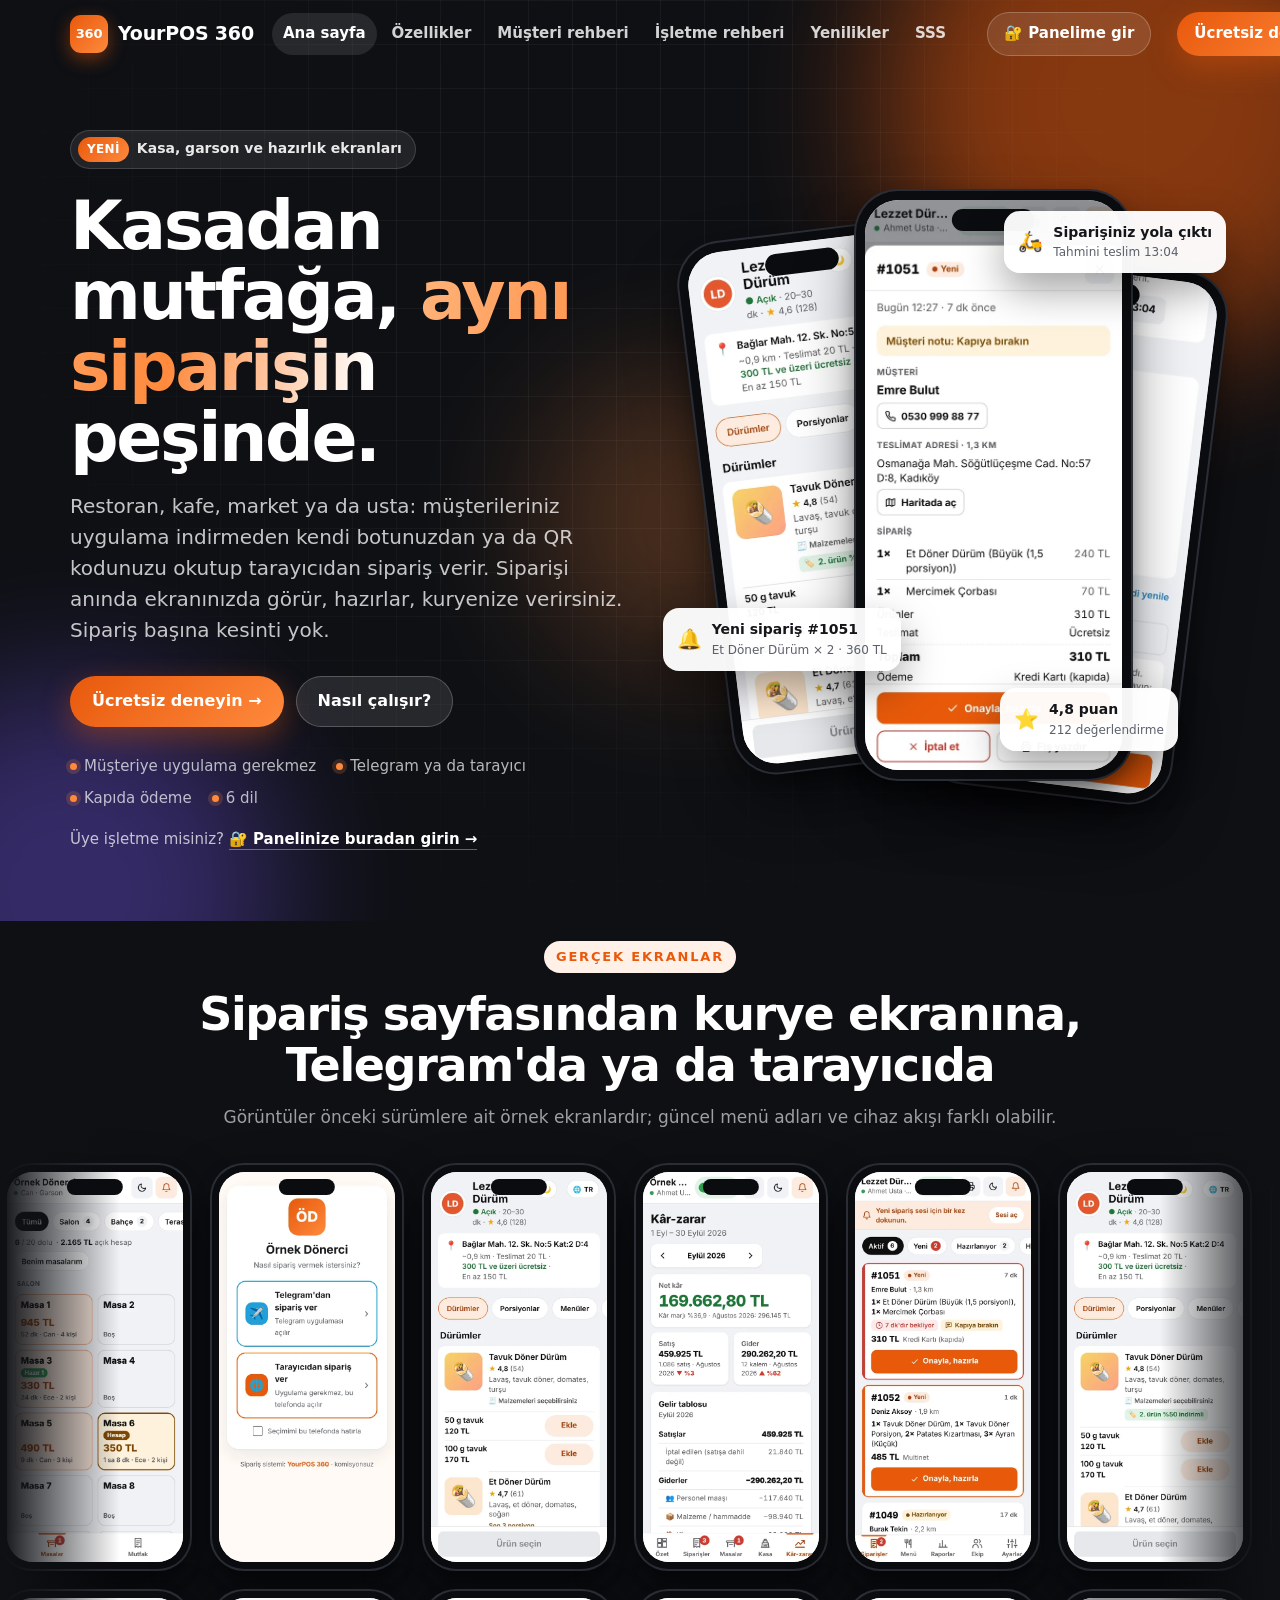
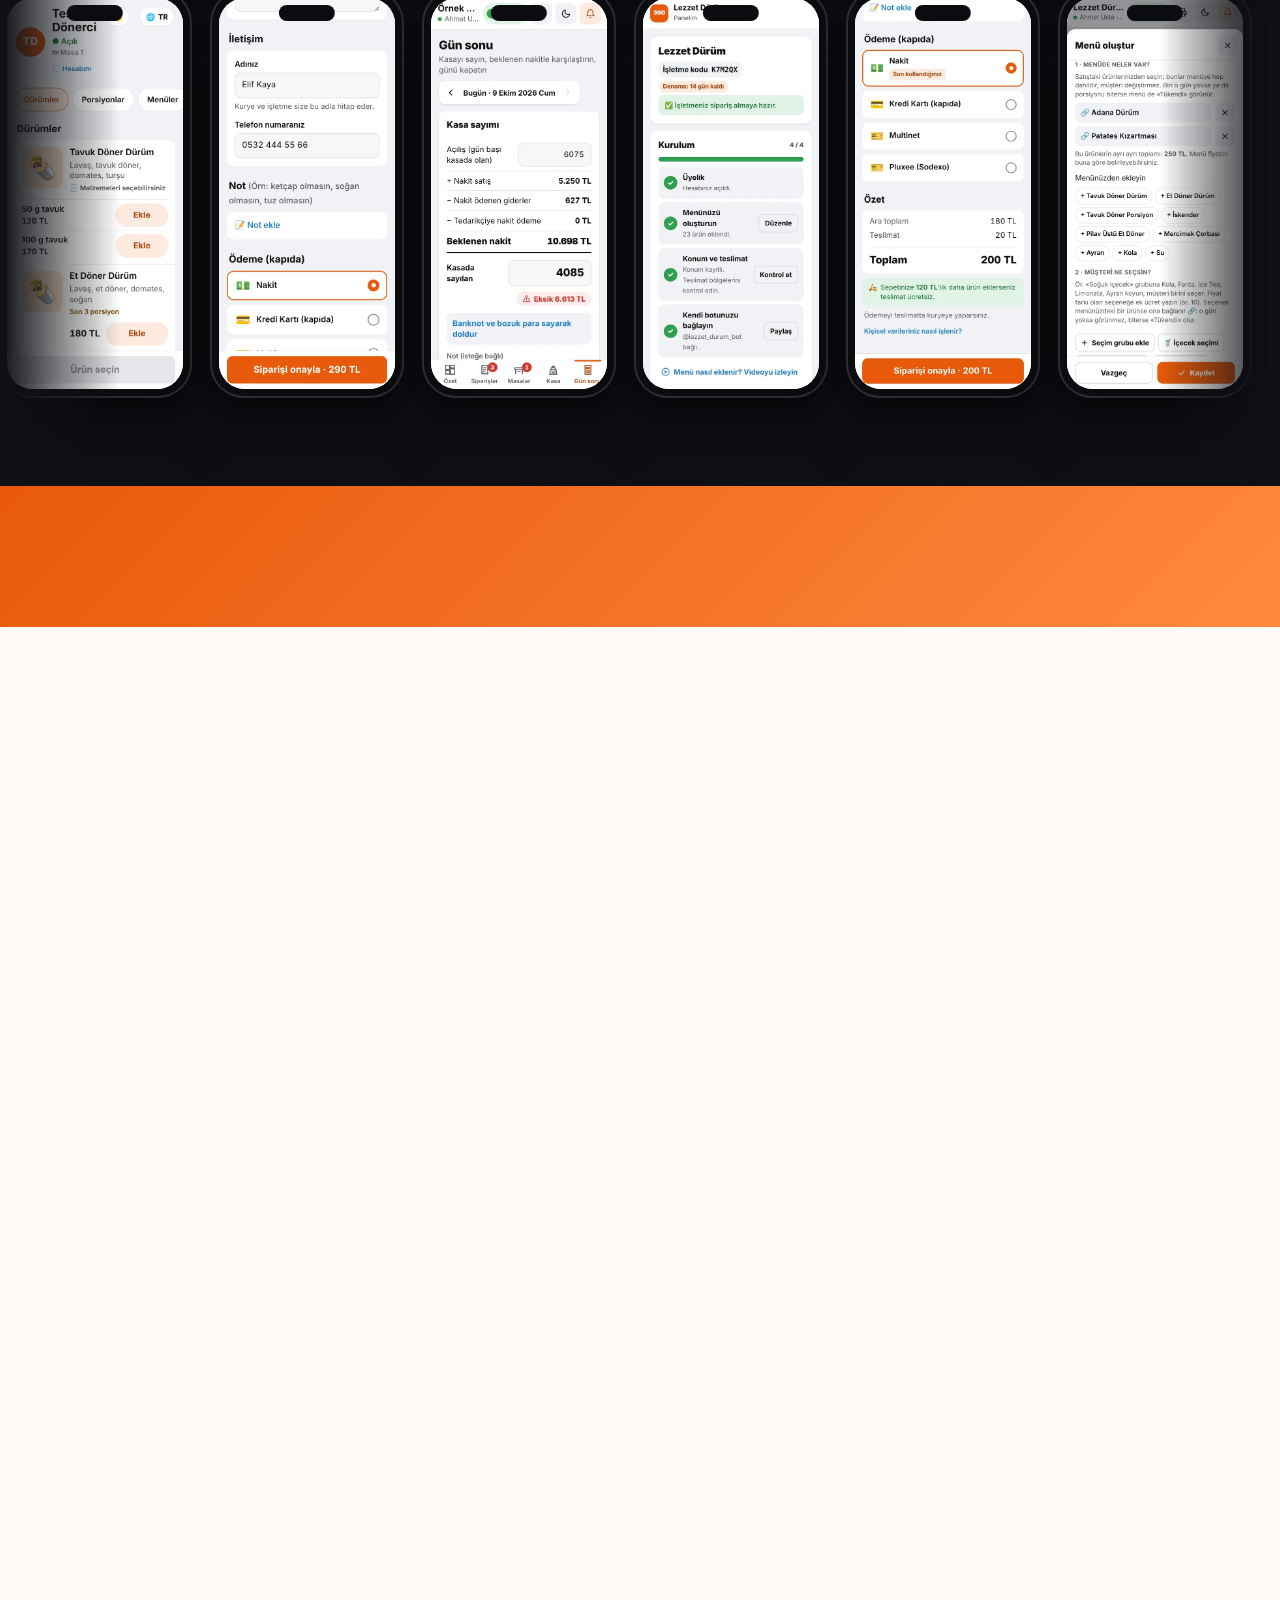
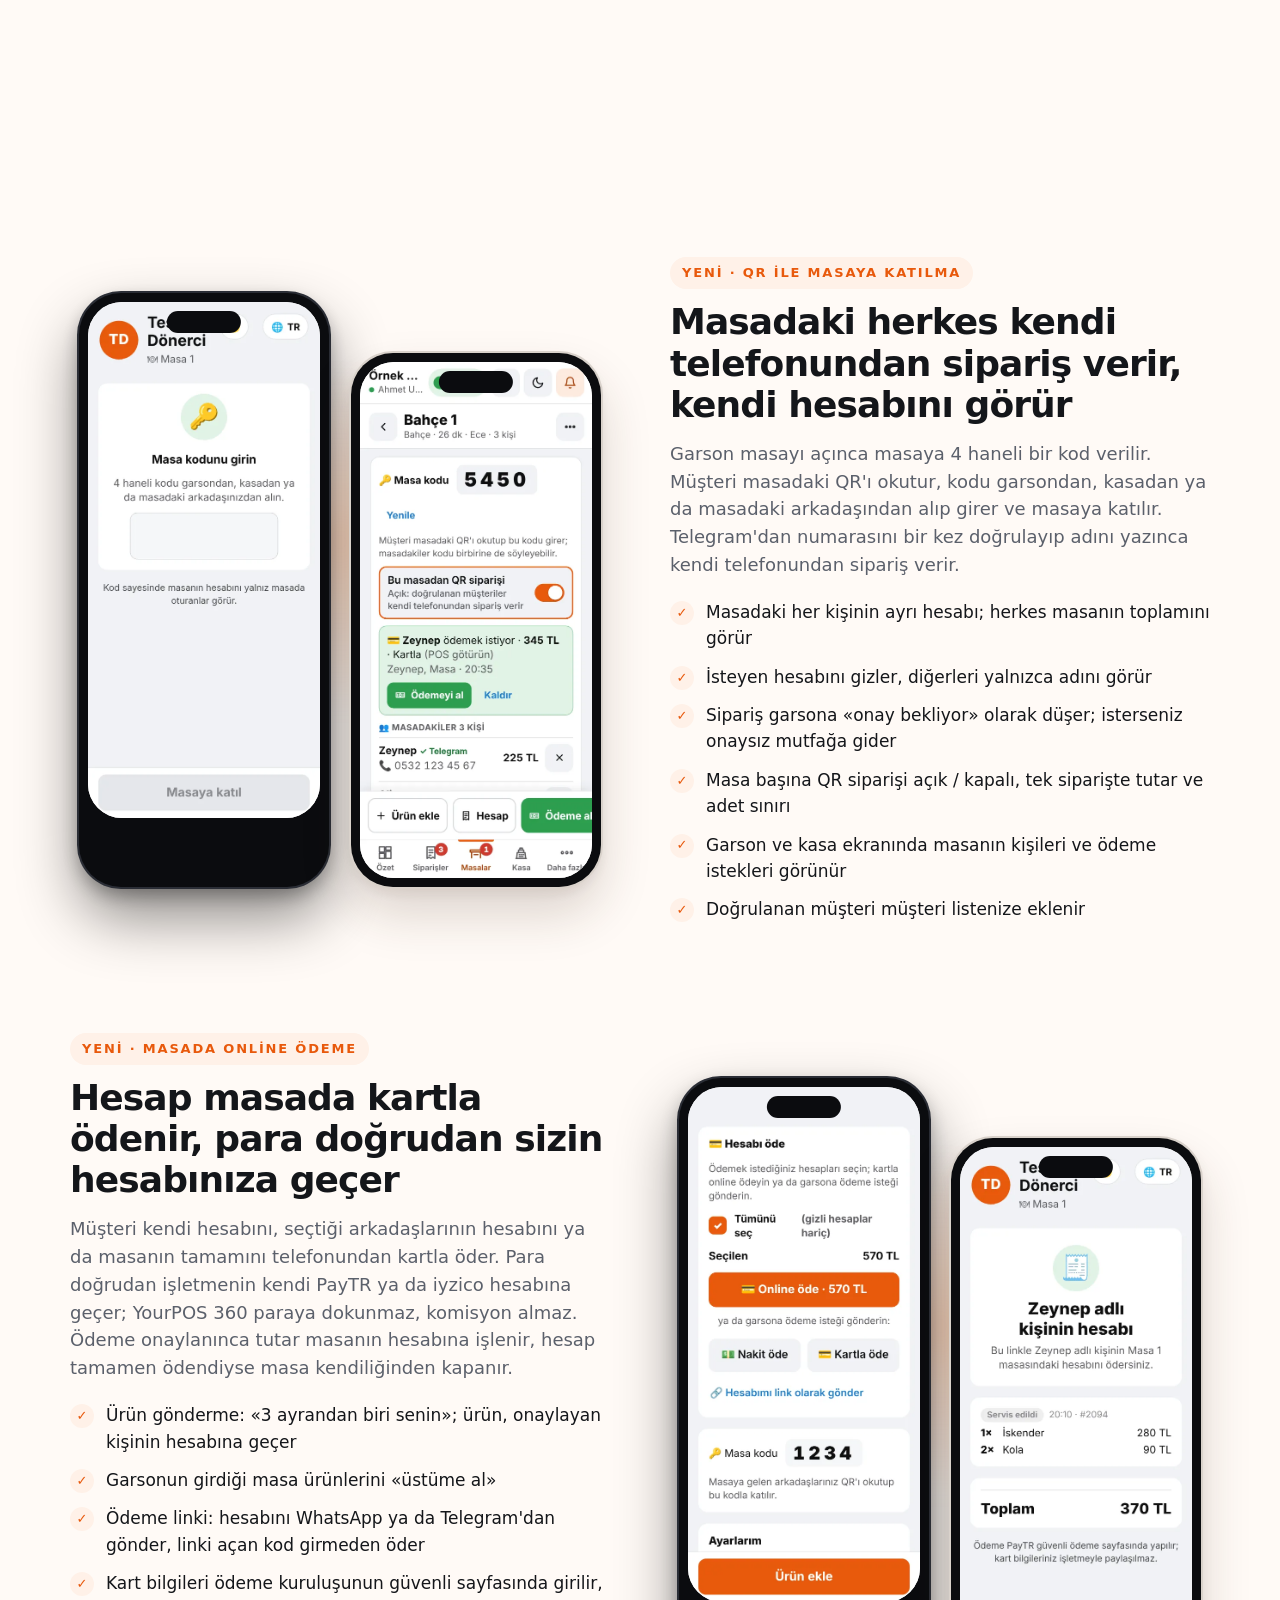
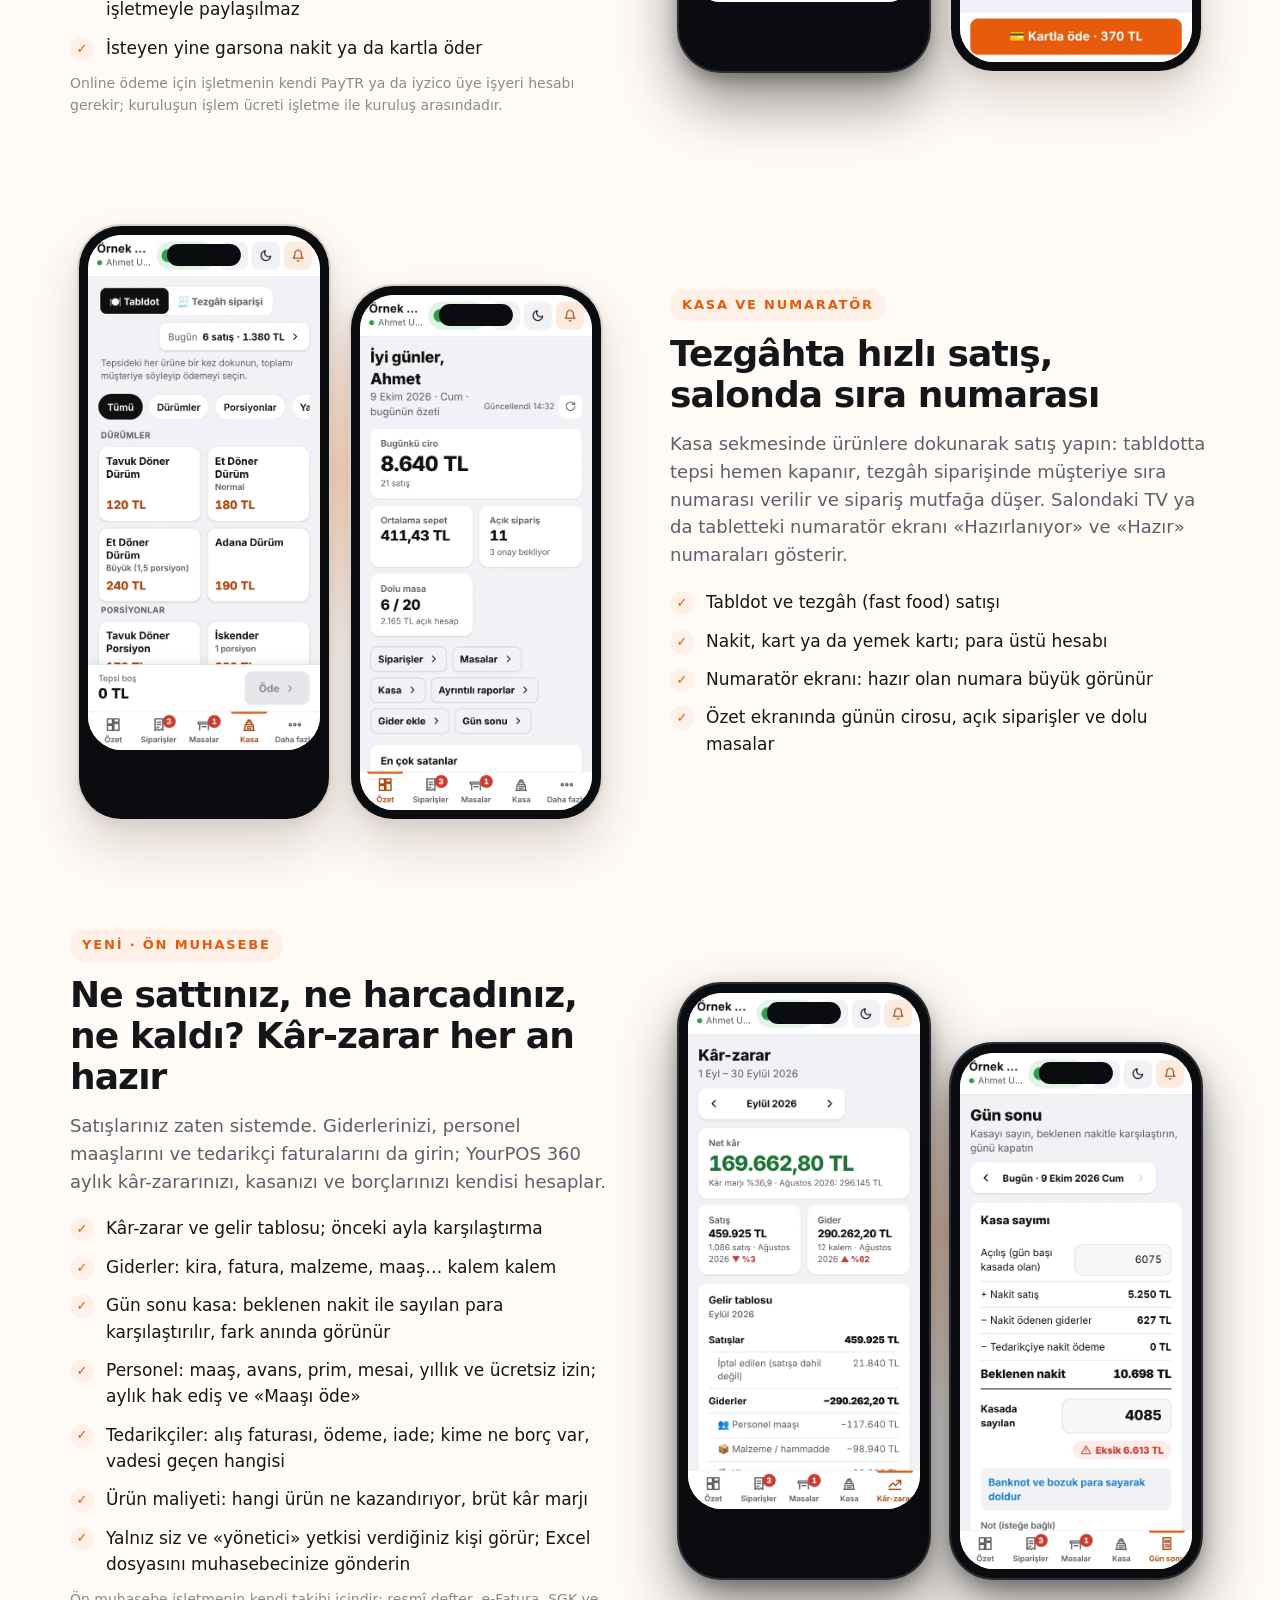
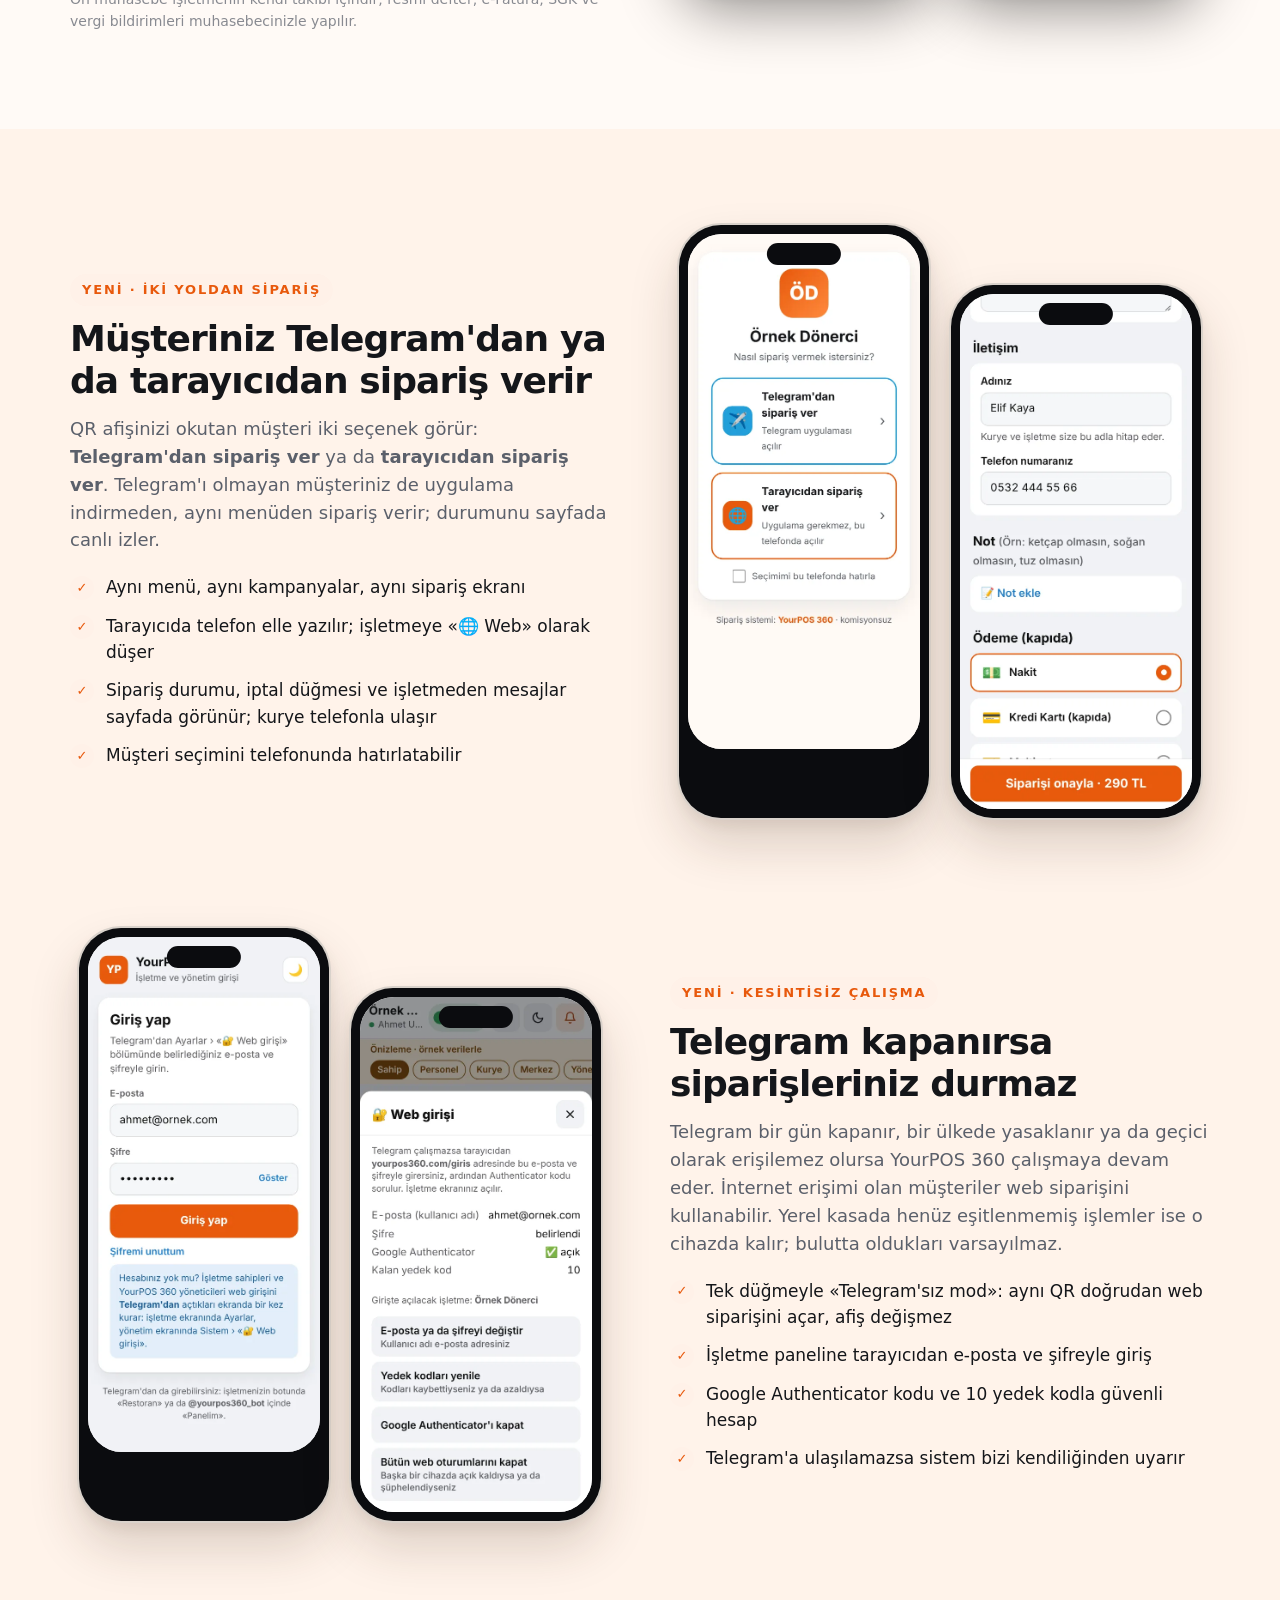
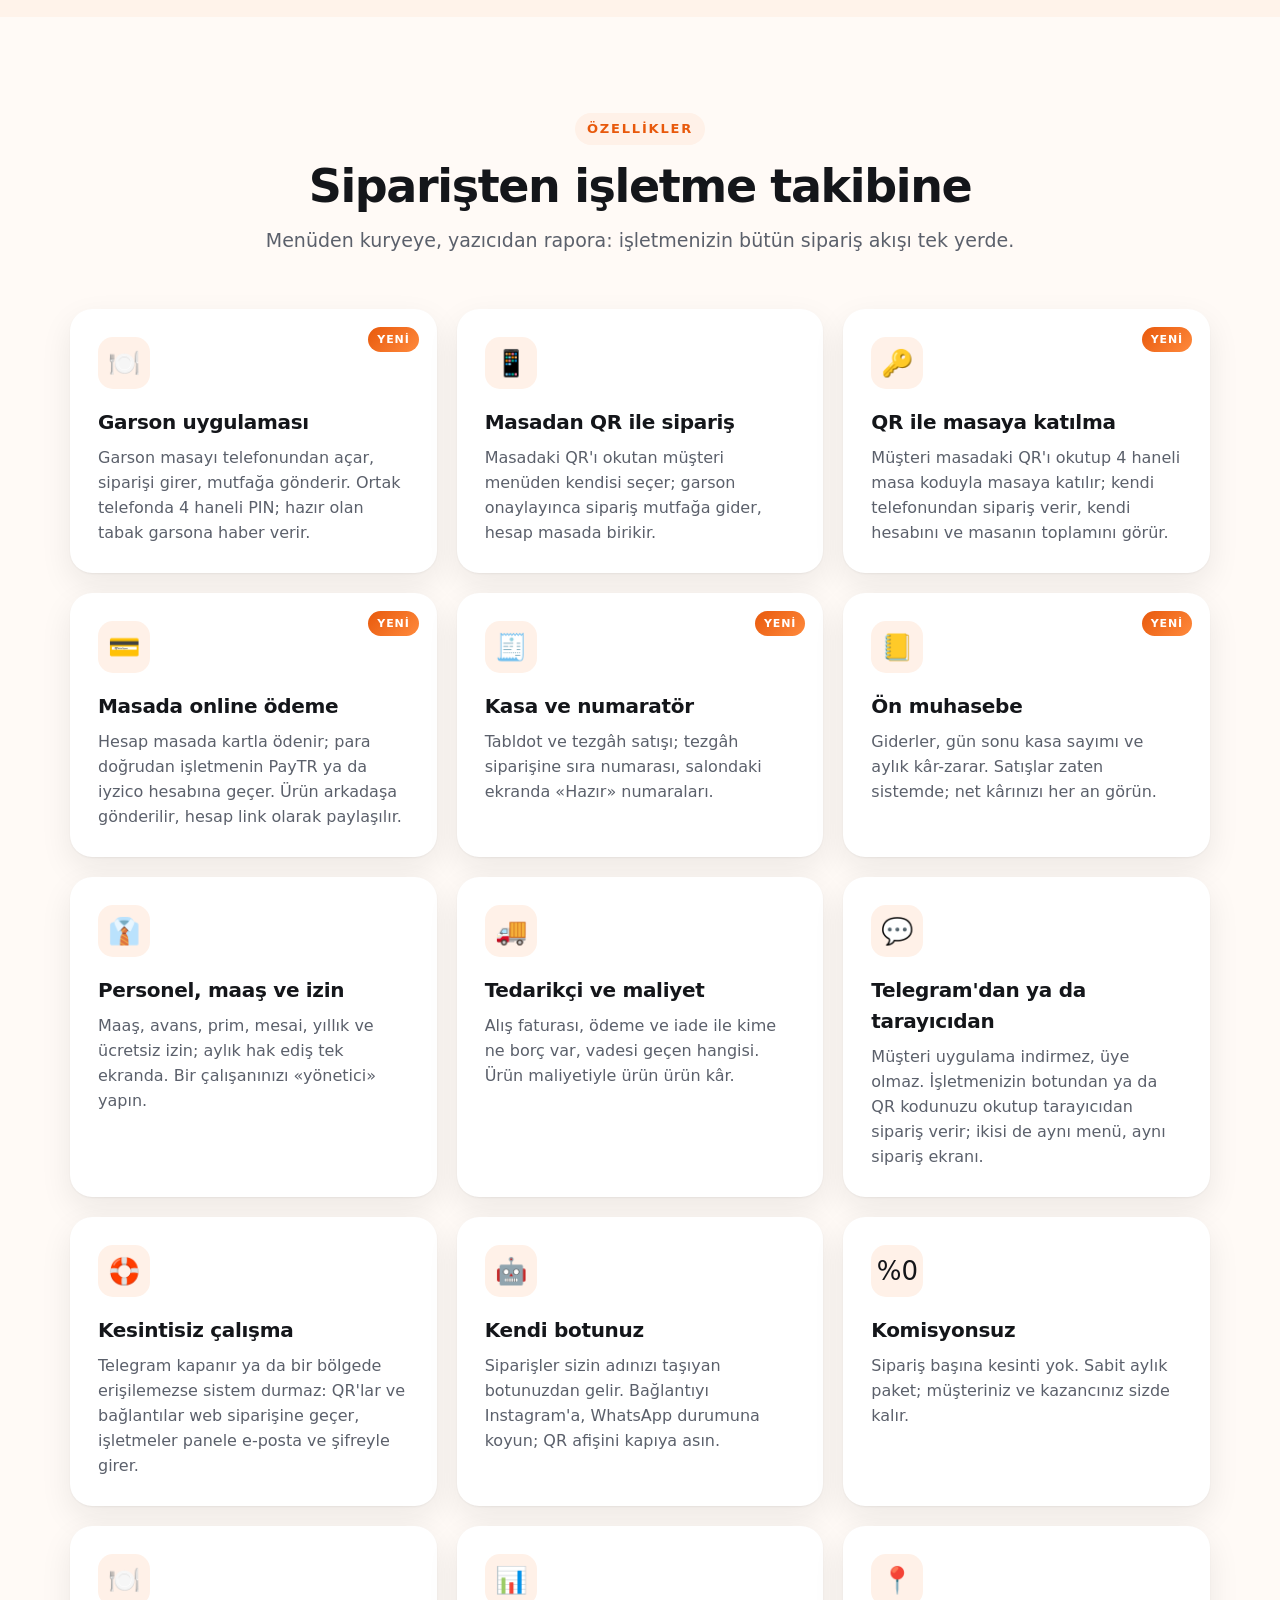
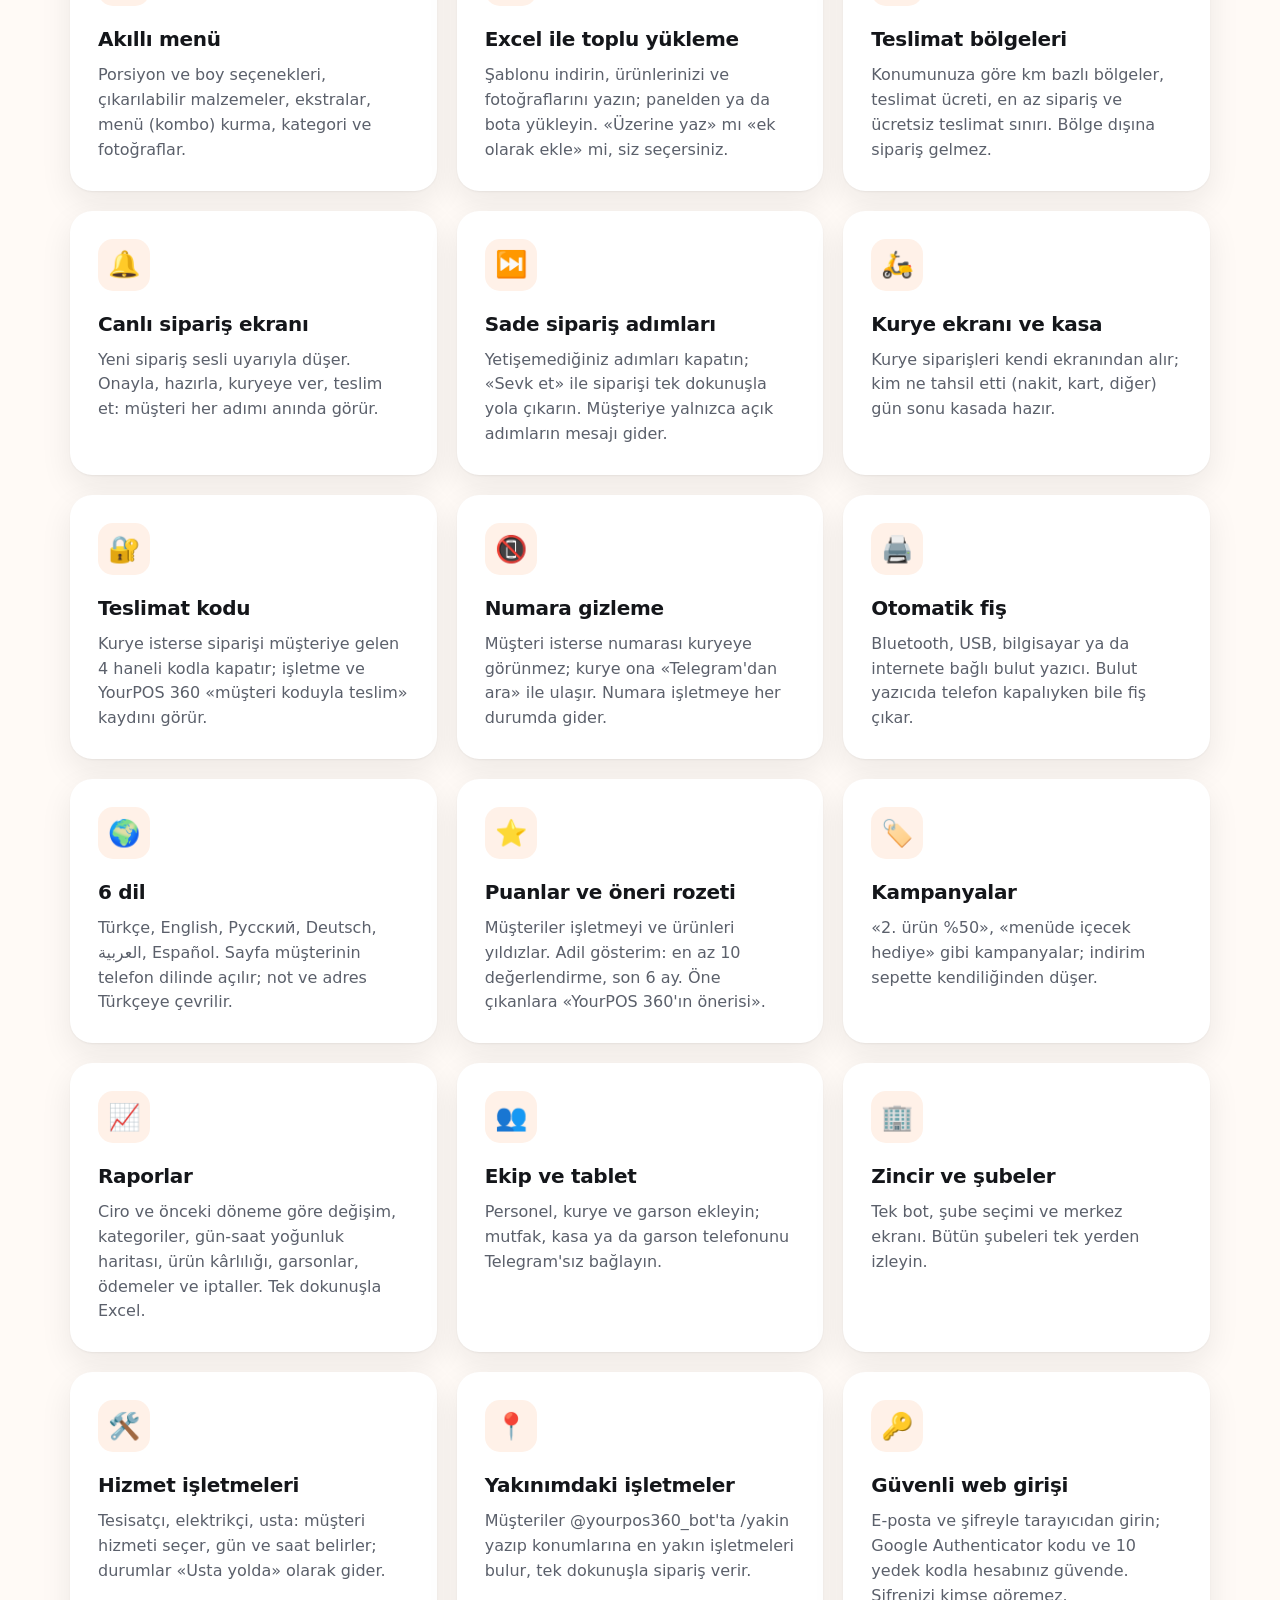
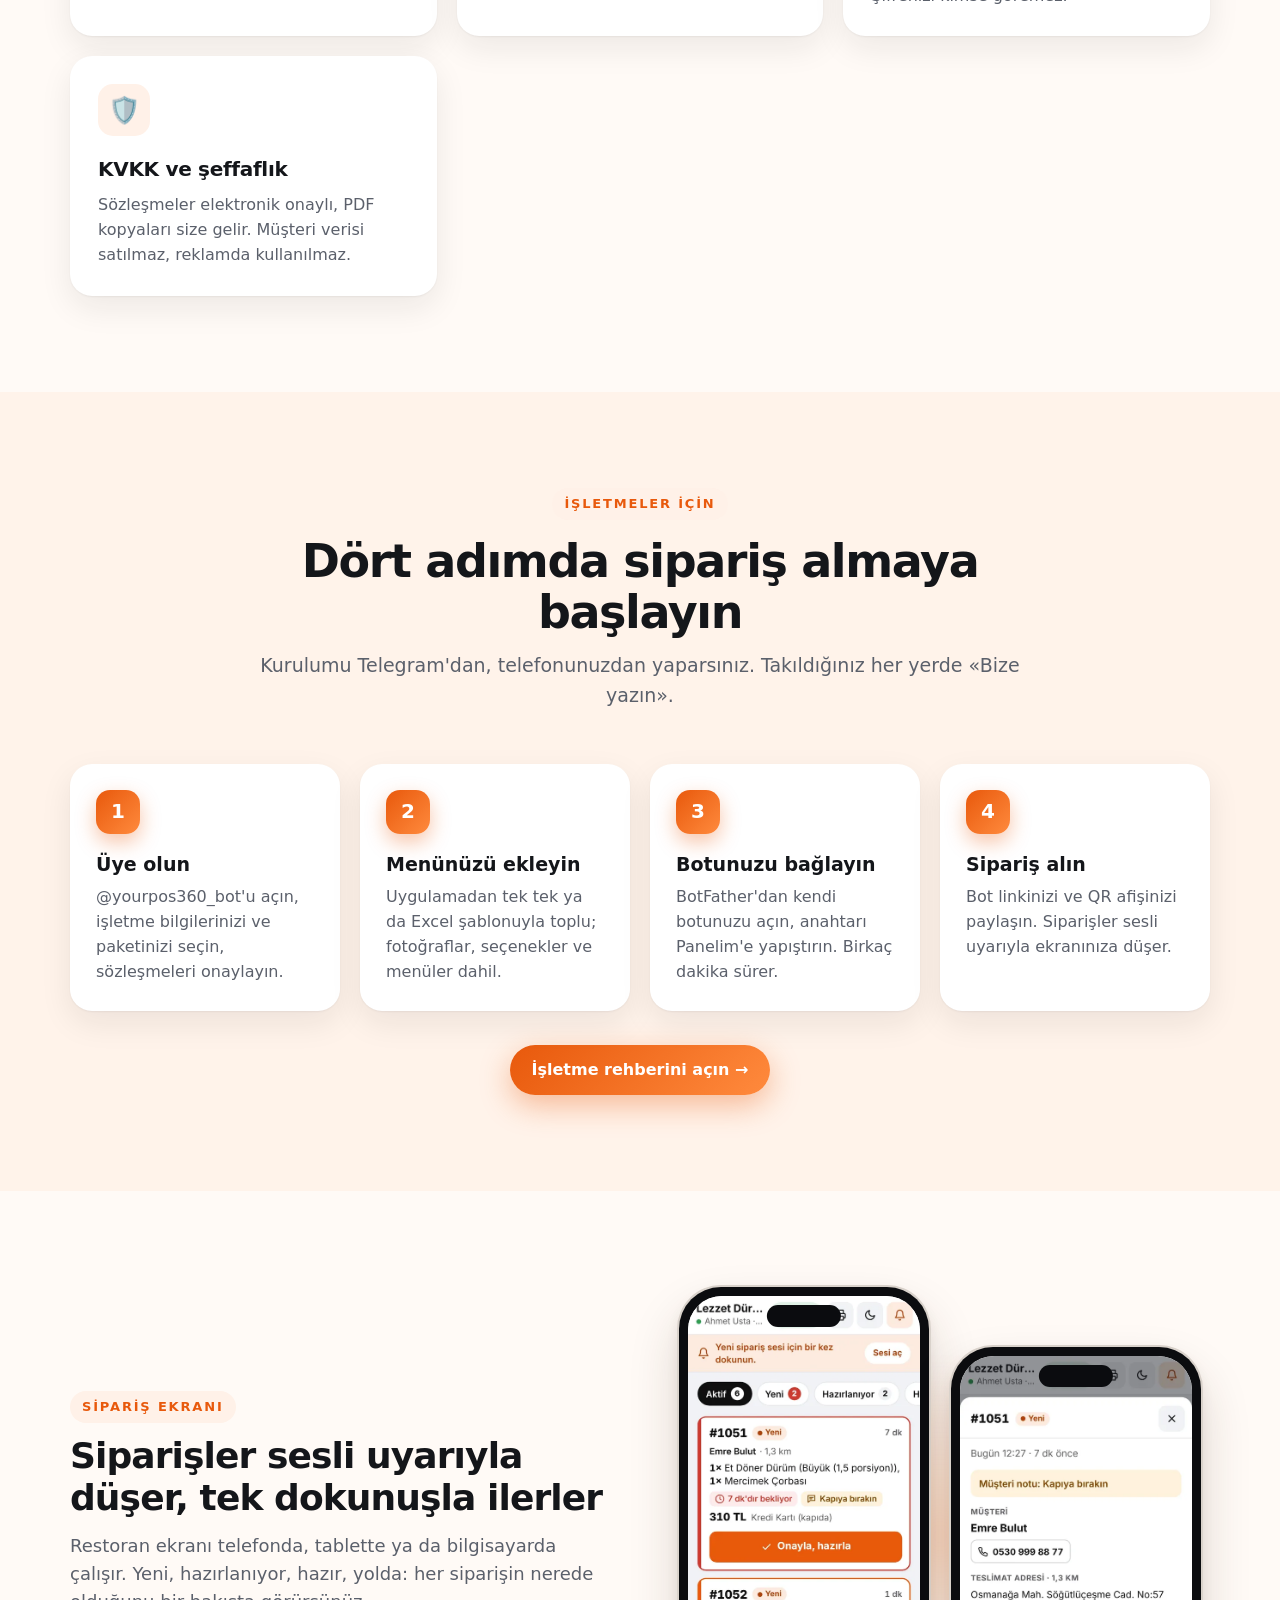
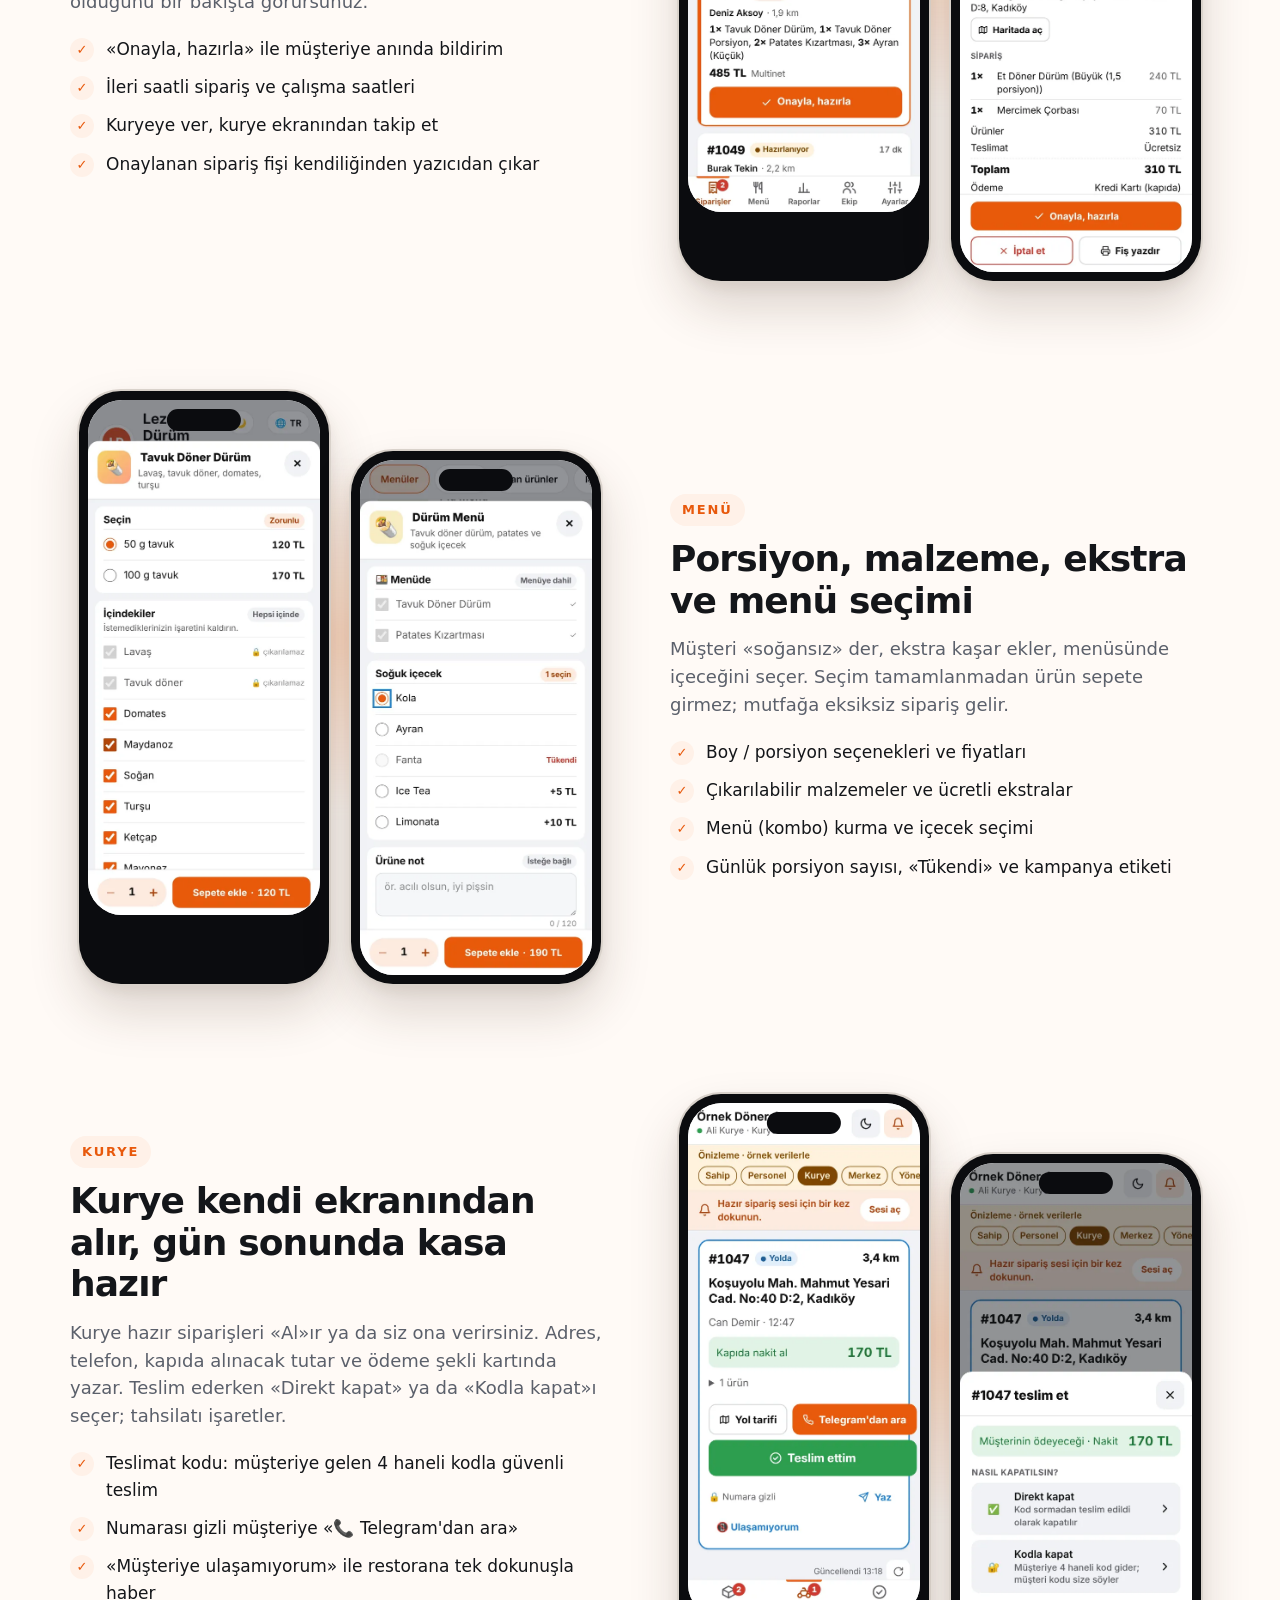
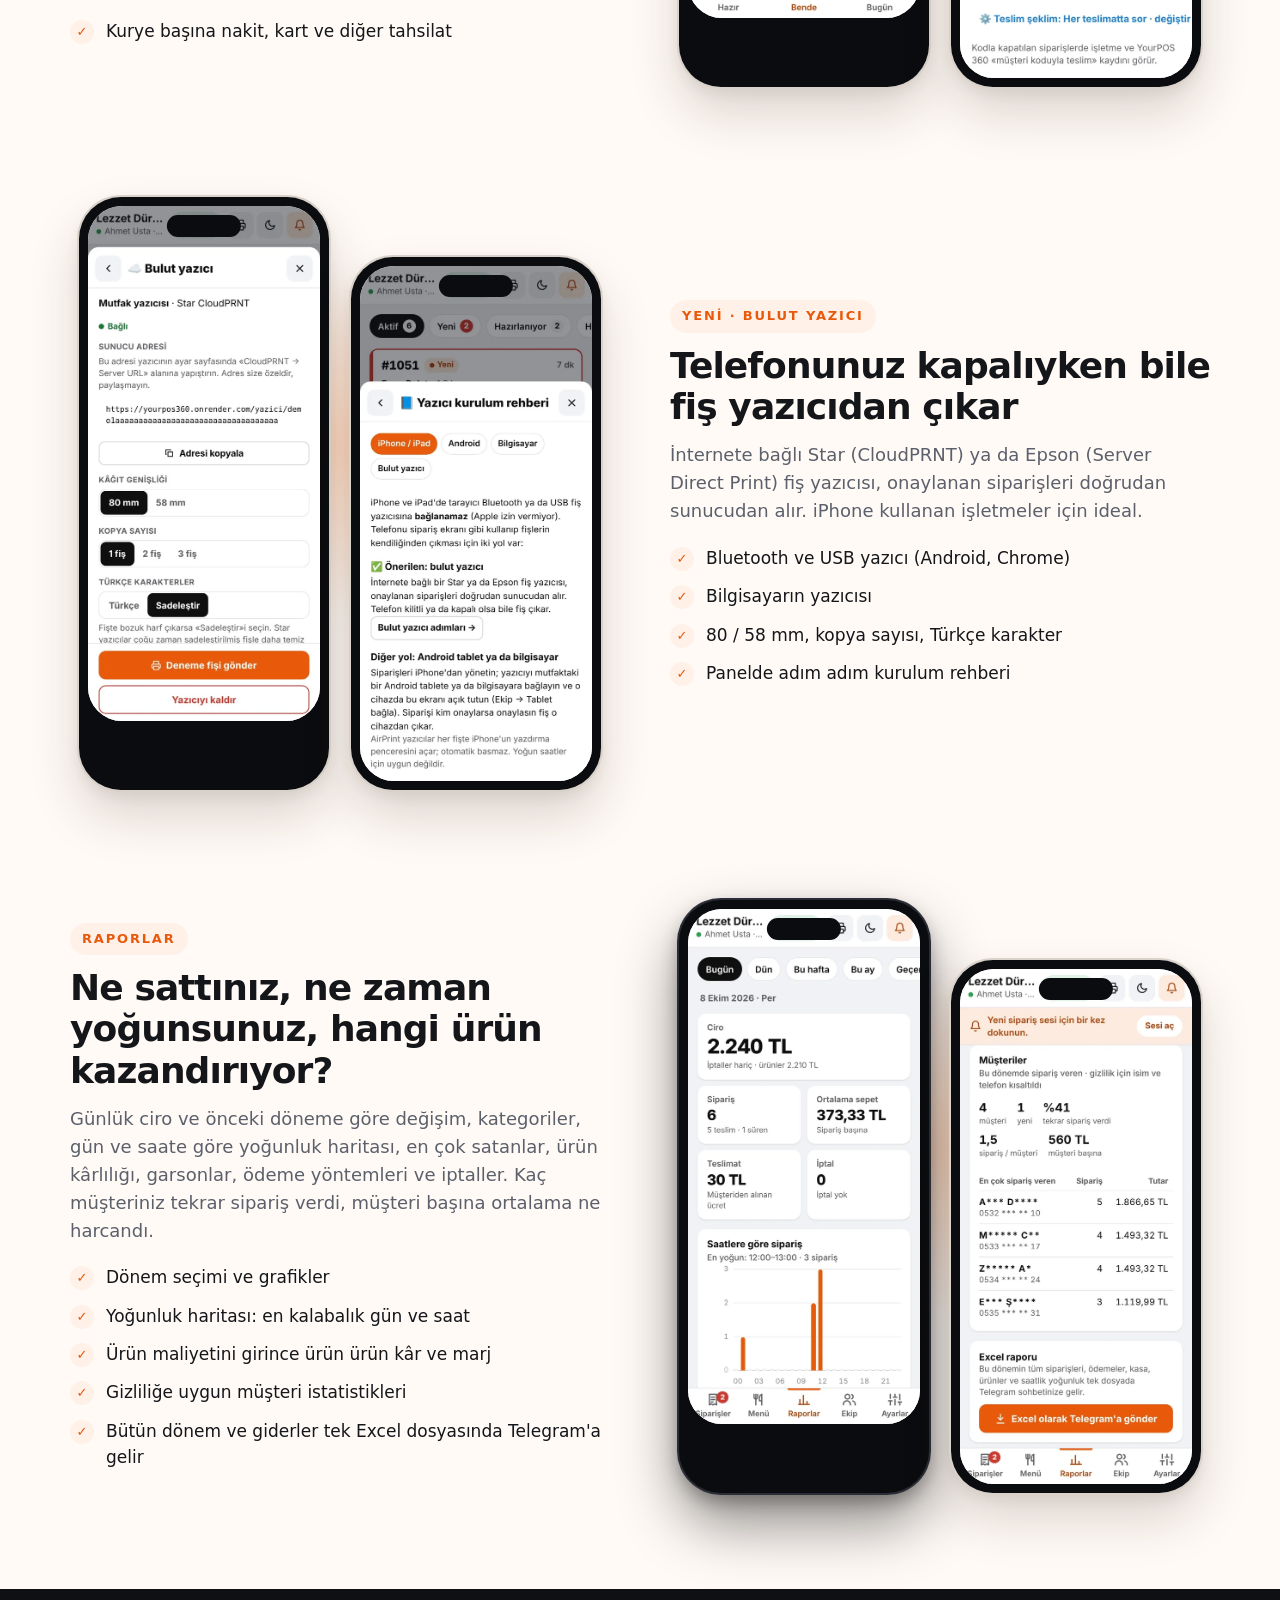
==== commit cdda4b46: "Update marketing guidance for local POS and device management" ====
--- a/index.html
+++ b/index.html
@@ -3,12 +3,12 @@
 <head>
 <meta charset="utf-8">
 <meta name="viewport" content="width=device-width,initial-scale=1,viewport-fit=cover">
-<title>YourPOS 360 · Telegram&#x27;dan ya da tarayıcıdan komisyonsuz sipariş</title>
+<title>YourPOS 360 · Kasa, garson ve hazırlık yönetimi</title>
 <meta name="description" content="Restoran, kafe, market ve ustalar için sipariş sistemi: müşteriler Telegram&#x27;dan ya da tarayıcıdan sipariş verir. Kendi botunuz, komisyonsuz sipariş, garson uygulaması, kasa, kurye ekranı, ön muhasebe ve raporlar.">
 <meta name="theme-color" content="#0E1014">
 <meta property="og:type" content="website">
 <meta property="og:site_name" content="YourPOS 360">
-<meta property="og:title" content="YourPOS 360 · Telegram&#x27;dan ya da tarayıcıdan komisyonsuz sipariş">
+<meta property="og:title" content="YourPOS 360 · Kasa, garson ve hazırlık yönetimi">
 <meta property="og:description" content="Restoran, kafe, market ve ustalar için sipariş sistemi: müşteriler Telegram&#x27;dan ya da tarayıcıdan sipariş verir. Kendi botunuz, komisyonsuz sipariş, garson uygulaması, kasa, kurye ekranı, ön muhasebe ve raporlar.">
 <meta property="og:image" content="https://yourpos360.com/assets/img/paylasim.jpg">
 <meta name="twitter:card" content="summary_large_image">
@@ -32,11 +32,11 @@
   <span class="isik i1"></span><span class="isik i2"></span><span class="isik i3"></span>
   <div class="kap k-ic">
     <div>
-      <span class="rozet"><b>YENİ</b> QR ile masaya katılma ve masada online ödeme</span>
-      <h1>Telegram'dan ya da tarayıcıdan <span class="parla">komisyonsuz</span> sipariş.</h1>
+      <span class="rozet"><b>YENİ</b> Kasa, garson ve hazırlık ekranları</span>
+      <h1>Kasadan mutfağa, <span class="parla">aynı siparişin</span> peşinde.</h1>
       <p class="alt">Restoran, kafe, market ya da usta: müşterileriniz uygulama indirmeden kendi botunuzdan ya da QR kodunuzu okutup tarayıcıdan sipariş verir. Siparişi anında ekranınızda görür, hazırlar, kuryenize verirsiniz. Sipariş başına kesinti yok.</p>
       <div class="k-btn"><a class="btn btn-ac" href="https://t.me/yourpos360_bot" target="_blank" rel="noopener">Ücretsiz deneyin →</a><a class="btn btn-cam" href="#nasil">Nasıl çalışır?</a></div>
-      <div class="k-kucuk"><span>Uygulama yok</span><span>Telegram ya da tarayıcı</span><span>Kapıda ödeme</span><span>6 dil</span></div>
+      <div class="k-kucuk"><span>Müşteriye uygulama gerekmez</span><span>Telegram ya da tarayıcı</span><span>Kapıda ödeme</span><span>6 dil</span></div>
       <p class="uye-giris">Üye işletme misiniz? <a href="giris/">🔐 Panelinize buradan girin →</a></p>
     </div>
     <div class="sahne" aria-hidden="true">
@@ -50,7 +50,7 @@
   </div>
 </section>
 <section class="akis" aria-label="Ekranlardan görüntüler">
-  <div class="kap akis-baslik gor"><span class="etiket">Gerçek ekranlar</span><h2>Sipariş sayfasından kurye ekranına, Telegram'da ya da tarayıcıda</h2><p>Görüntülerdeki işletme, kişi ve tutarlar örnektir.</p></div>
+  <div class="kap akis-baslik gor"><span class="etiket">Gerçek ekranlar</span><h2>Sipariş sayfasından kurye ekranına, Telegram'da ya da tarayıcıda</h2><p>Görüntüler önceki sürümlere ait örnek ekranlardır; güncel menü adları ve cihaz akışı farklı olabilir.</p></div>
   <div class="serit" aria-hidden="true"><div class="tel "><div class="ekr"><img src="assets/img/g1_garson_masalar.webp" alt="" width="540" height="1199" loading="lazy"></div></div><div class="tel "><div class="ekr"><img src="assets/img/y1_q_secim.webp" alt="" width="540" height="1199" loading="lazy"></div></div><div class="tel "><div class="ekr"><img src="assets/img/a3_menu.webp" alt="" width="540" height="1199" loading="lazy"></div></div><div class="tel "><div class="ekr"><img src="assets/img/e1_kar_zarar.webp" alt="" width="540" height="1199" loading="lazy"></div></div><div class="tel "><div class="ekr"><img src="assets/img/d1_siparisler.webp" alt="" width="540" height="1199" loading="lazy"></div></div><div class="tel "><div class="ekr"><img src="assets/img/x1_menu_kampanyali.webp" alt="" width="540" height="1199" loading="lazy"></div></div><div class="tel "><div class="ekr"><img src="assets/img/k2b_afis.webp" alt="" width="540" height="1199" loading="lazy"></div></div><div class="tel "><div class="ekr"><img src="assets/img/a6c_takip.webp" alt="" width="540" height="1199" loading="lazy"></div></div><div class="tel "><div class="ekr"><img src="assets/img/m2_urun_duzenle.webp" alt="" width="540" height="1199" loading="lazy"></div></div><div class="tel "><div class="ekr"><img src="assets/img/a2_yakin_yeme.webp" alt="" width="540" height="1199" loading="lazy"></div></div><div class="tel "><div class="ekr"><img src="assets/img/r1_rapor.webp" alt="" width="540" height="1199" loading="lazy"></div></div><div class="tel "><div class="ekr"><img src="assets/img/h3_m_kola.webp" alt="" width="540" height="1199" loading="lazy"></div></div><div class="tel "><div class="ekr"><img src="assets/img/d7_kurye_bende.webp" alt="" width="540" height="1199" loading="lazy"></div></div><div class="tel "><div class="ekr"><img src="assets/img/k1_kasa.webp" alt="" width="540" height="1199" loading="lazy"></div></div><div class="tel "><div class="ekr"><img src="assets/img/y6_teslim_kod.webp" alt="" width="540" height="1199" loading="lazy"></div></div><div class="tel "><div class="ekr"><img src="assets/img/w4_musteri_istatistik.webp" alt="" width="540" height="1199" loading="lazy"></div></div><div class="tel "><div class="ekr"><img src="assets/img/x3_dil.webp" alt="" width="540" height="1199" loading="lazy"></div></div></div><div class="serit ters" aria-hidden="true"><div class="tel "><div class="ekr"><img src="assets/img/g6_masa_qr.webp" alt="" width="540" height="1199" loading="lazy"></div></div><div class="tel "><div class="ekr"><img src="assets/img/y2_web_iletisim.webp" alt="" width="540" height="1199" loading="lazy"></div></div><div class="tel "><div class="ekr"><img src="assets/img/e4_gun_sonu.webp" alt="" width="540" height="1199" loading="lazy"></div></div><div class="tel "><div class="ekr"><img src="assets/img/p1_panel_hazir.webp" alt="" width="540" height="1199" loading="lazy"></div></div><div class="tel "><div class="ekr"><img src="assets/img/a5c_sepet_odeme.webp" alt="" width="540" height="1199" loading="lazy"></div></div><div class="tel "><div class="ekr"><img src="assets/img/g3_kombo_sabit.webp" alt="" width="540" height="1199" loading="lazy"></div></div><div class="tel "><div class="ekr"><img src="assets/img/c5_bolge_sonra.webp" alt="" width="540" height="1199" loading="lazy"></div></div><div class="tel "><div class="ekr"><img src="assets/img/x4_puan.webp" alt="" width="540" height="1199" loading="lazy"></div></div><div class="tel "><div class="ekr"><img src="assets/img/k3_kampanyalar.webp" alt="" width="540" height="1199" loading="lazy"></div></div><div class="tel "><div class="ekr"><img src="assets/img/w2_bulut_ayar.webp" alt="" width="540" height="1199" loading="lazy"></div></div><div class="tel "><div class="ekr"><img src="assets/img/n1_kapi.webp" alt="" width="540" height="1199" loading="lazy"></div></div><div class="tel "><div class="ekr"><img src="assets/img/e9_tedarikci_ekstre.webp" alt="" width="540" height="1199" loading="lazy"></div></div><div class="tel "><div class="ekr"><img src="assets/img/d4_kurye_sec.webp" alt="" width="540" height="1199" loading="lazy"></div></div><div class="tel "><div class="ekr"><img src="assets/img/m4_excel.webp" alt="" width="540" height="1199" loading="lazy"></div></div><div class="tel "><div class="ekr"><img src="assets/img/y7_tkod_musteri.webp" alt="" width="540" height="1199" loading="lazy"></div></div><div class="tel "><div class="ekr"><img src="assets/img/a0_tekrar.webp" alt="" width="540" height="1199" loading="lazy"></div></div><div class="tel "><div class="ekr"><img src="assets/img/y8_adimlar.webp" alt="" width="540" height="1199" loading="lazy"></div></div><div class="tel "><div class="ekr"><img src="assets/img/k1_ekip.webp" alt="" width="540" height="1199" loading="lazy"></div></div></div>
 </section>
 <section class="sayilar"><div class="kap">
@@ -62,7 +62,7 @@
 
 <section class="b" id="restoran">
   <div class="kap">
-    <div class="b-bas gor"><span class="etiket">Yeni · Restoranın tamamı</span><h2>Paket servisten masaya, kasadan muhasebeye tek sistem</h2><p>Garson telefonu, kasa ve ön muhasebe artık YourPOS 360'ın içinde. Ayrı program, ayrı abonelik yok. Telefonda, tablette ve bilgisayarda aynı düzen: solda bölümler, ortada işiniz.</p></div>
+    <div class="b-bas gor"><span class="etiket">Yeni · Restoranın tamamı</span><h2>Paket servisten masaya, kasadan muhasebeye tek sistem</h2><p>Garson telefonu, kasa ve ön muhasebe artık YourPOS 360'ın içinde. Windows, Android ve iPhone/iPad için geliştirilen uygulamalar farklı cihaz rollerini bir araya getirir. Kullanılabilir sürüm ve kurulum seçeneklerini işletme hesabınızdan kontrol edin.</p></div>
     <div class="vitrin" id="garson">
       <div class="v-yazi gor"><span class="etiket">Yeni · Garson uygulaması</span><h3>Garson siparişi masada telefonundan alır, mutfağa tek dokunuşla gönderir</h3>
         <p>Masalarınızı salon, bahçe, teras diye bir kez tanımlayın. Garson kendi telefonundan ya da ortak garson telefonundan 4 haneli PIN'iyle girer; masayı açar, ürünleri seçer, mutfağa gönderir. Tabak hazır olunca garsonun telefonu haber verir.</p>
@@ -91,7 +91,7 @@
     <div class="vitrin" id="muhasebe">
       <div class="v-yazi gor"><span class="etiket">Yeni · Ön muhasebe</span><h3>Ne sattınız, ne harcadınız, ne kaldı? Kâr-zarar her an hazır</h3>
         <p>Satışlarınız zaten sistemde. Giderlerinizi, personel maaşlarını ve tedarikçi faturalarını da girin; YourPOS 360 aylık kâr-zararınızı, kasanızı ve borçlarınızı kendisi hesaplar.</p>
-        <ul class="liste"><li>Kâr-zarar ve gelir tablosu; önceki ayla karşılaştırma</li><li>Giderler: kira, fatura, malzeme, maaş… kalem kalem</li><li>Gün sonu kasa: beklenen nakit ile sayılan para karşılaştırılır, fark anında görünür</li><li>Personel: maaş, avans, prim, mesai, yıllık ve ücretsiz izin; aylık hak ediş ve «Maaşı öde»</li><li>Tedarikçiler: alış faturası, ödeme, iade; kime ne borç var, vadesi geçen hangisi</li><li>Ürün maliyeti: hangi ürün ne kazandırıyor, brüt kâr marjı</li><li>Yalnız siz ve «müdür» yetkisi verdiğiniz kişi görür; Excel dosyasını muhasebecinize gönderin</li></ul>
+        <ul class="liste"><li>Kâr-zarar ve gelir tablosu; önceki ayla karşılaştırma</li><li>Giderler: kira, fatura, malzeme, maaş… kalem kalem</li><li>Gün sonu kasa: beklenen nakit ile sayılan para karşılaştırılır, fark anında görünür</li><li>Personel: maaş, avans, prim, mesai, yıllık ve ücretsiz izin; aylık hak ediş ve «Maaşı öde»</li><li>Tedarikçiler: alış faturası, ödeme, iade; kime ne borç var, vadesi geçen hangisi</li><li>Ürün maliyeti: hangi ürün ne kazandırıyor, brüt kâr marjı</li><li>Yalnız siz ve «yönetici» yetkisi verdiğiniz kişi görür; Excel dosyasını muhasebecinize gönderin</li></ul>
         <p style="font-size:14px;opacity:.72;margin-top:12px">Ön muhasebe işletmenin kendi takibi içindir; resmî defter, e-Fatura, SGK ve vergi bildirimleri muhasebecinizle yapılır.</p></div>
       <div class="v-tel gor d2"><div class="tel "><div class="ekr"><div class="sira" data-sure="2800"><img src="assets/img/e1_kar_zarar.webp" alt="Kâr-zarar" width="540" height="1199" class="on"><img src="assets/img/e1b_gelir_tablosu.webp" alt="Gelir tablosu" width="540" height="1199"><img src="assets/img/e2_giderler.webp" alt="Giderler" width="540" height="1199"><img src="assets/img/e3_gider_ekle.webp" alt="Gider ekleme" width="540" height="1199"></div></div></div><div class="tel "><div class="ekr"><div class="sira" data-sure="2600"><img src="assets/img/e4_gun_sonu.webp" alt="Gün sonu kasa sayımı" width="540" height="1199" class="on"><img src="assets/img/e6_personel_kart.webp" alt="Personel kartı" width="540" height="1199"><img src="assets/img/e7_bordro.webp" alt="Aylık bordro" width="540" height="1199"><img src="assets/img/e9_tedarikci_ekstre.webp" alt="Tedarikçi hesap ekstresi" width="540" height="1199"><img src="assets/img/e10_maliyet.webp" alt="Ürün maliyetleri" width="540" height="1199"></div></div></div></div>
     </div>
@@ -108,7 +108,7 @@
     </div>
     <div class="vitrin ters" id="kesintisiz">
       <div class="v-yazi gor"><span class="etiket">Yeni · Kesintisiz çalışma</span><h3>Telegram kapanırsa siparişleriniz durmaz</h3>
-        <p>Telegram bir gün kapanır, bir ülkede yasaklanır ya da geçici olarak erişilemez olursa YourPOS 360 çalışmaya devam eder. Bütün verileriniz zaten bizim sunucumuzda; Telegram yalnızca kapı. Kapı kapanırsa ikinci kapı hazır.</p>
+        <p>Telegram bir gün kapanır, bir ülkede yasaklanır ya da geçici olarak erişilemez olursa YourPOS 360 çalışmaya devam eder. İnternet erişimi olan müşteriler web siparişini kullanabilir. Yerel kasada henüz eşitlenmemiş işlemler ise o cihazda kalır; bulutta oldukları varsayılmaz.</p>
         <ul class="liste"><li>Tek düğmeyle «Telegram'sız mod»: aynı QR doğrudan web siparişini açar, afiş değişmez</li><li>İşletme paneline tarayıcıdan e-posta ve şifreyle giriş</li><li>Google Authenticator kodu ve 10 yedek kodla güvenli hesap</li><li>Telegram'a ulaşılamazsa sistem bizi kendiliğinden uyarır</li></ul></div>
       <div class="v-tel gor d2"><div class="tel acik"><div class="ekr"><img src="assets/img/y4_giris.webp" alt="Tarayıcıdan işletme girişi" width="540" height="1199" loading="lazy"></div></div><div class="tel acik"><div class="ekr"><img src="assets/img/y5b_web_girisi.webp" alt="Web girişi ve Google Authenticator" width="540" height="1199" loading="lazy"></div></div></div>
     </div>
@@ -117,8 +117,8 @@
 
 <section class="b" id="ozellikler">
   <div class="kap">
-    <div class="b-bas gor"><span class="etiket">Özellikler</span><h2>Bir sipariş sisteminde ihtiyacınız olan her şey</h2><p>Menüden kuryeye, yazıcıdan rapora: işletmenizin bütün sipariş akışı tek yerde.</p></div>
-    <div class="izgara"><article class="kart gor d0"><span class="yeni">YENİ</span><div class="ik" aria-hidden="true">🍽️</div><h3>Garson uygulaması</h3><p>Garson masayı telefonundan açar, siparişi girer, mutfağa gönderir. Ortak telefonda 4 haneli PIN; hazır olan tabak garsona haber verir.</p></article><article class="kart gor d1"><div class="ik" aria-hidden="true">📱</div><h3>Masadan QR ile sipariş</h3><p>Masadaki QR'ı okutan müşteri menüden kendisi seçer; garson onaylayınca sipariş mutfağa gider, hesap masada birikir.</p></article><article class="kart gor d2"><span class="yeni">YENİ</span><div class="ik" aria-hidden="true">🔑</div><h3>QR ile masaya katılma</h3><p>Müşteri masadaki QR'ı okutup 4 haneli masa koduyla masaya katılır; kendi telefonundan sipariş verir, kendi hesabını ve masanın toplamını görür.</p></article><article class="kart gor d0"><span class="yeni">YENİ</span><div class="ik" aria-hidden="true">💳</div><h3>Masada online ödeme</h3><p>Hesap masada kartla ödenir; para doğrudan işletmenin PayTR ya da iyzico hesabına geçer. Ürün arkadaşa gönderilir, hesap link olarak paylaşılır.</p></article><article class="kart gor d1"><span class="yeni">YENİ</span><div class="ik" aria-hidden="true">🧾</div><h3>Kasa ve numaratör</h3><p>Tabldot ve tezgâh satışı; tezgâh siparişine sıra numarası, salondaki ekranda «Hazır» numaraları.</p></article><article class="kart gor d2"><span class="yeni">YENİ</span><div class="ik" aria-hidden="true">📒</div><h3>Ön muhasebe</h3><p>Giderler, gün sonu kasa sayımı ve aylık kâr-zarar. Satışlar zaten sistemde; net kârınızı her an görün.</p></article><article class="kart gor d0"><div class="ik" aria-hidden="true">👔</div><h3>Personel, maaş ve izin</h3><p>Maaş, avans, prim, mesai, yıllık ve ücretsiz izin; aylık hak ediş tek ekranda. Bir çalışanınızı «müdür» yapın.</p></article><article class="kart gor d1"><div class="ik" aria-hidden="true">🚚</div><h3>Tedarikçi ve maliyet</h3><p>Alış faturası, ödeme ve iade ile kime ne borç var, vadesi geçen hangisi. Ürün maliyetiyle ürün ürün kâr.</p></article><article class="kart gor d2"><div class="ik" aria-hidden="true">💬</div><h3>Telegram'dan ya da tarayıcıdan</h3><p>Müşteri uygulama indirmez, üye olmaz. İşletmenizin botundan ya da QR kodunuzu okutup tarayıcıdan sipariş verir; ikisi de aynı menü, aynı sipariş ekranı.</p></article><article class="kart gor d0"><div class="ik" aria-hidden="true">🛟</div><h3>Kesintisiz çalışma</h3><p>Telegram kapanır ya da bir bölgede erişilemezse sistem durmaz: QR'lar ve bağlantılar web siparişine geçer, işletmeler panele e-posta ve şifreyle girer.</p></article><article class="kart gor d1"><div class="ik" aria-hidden="true">🤖</div><h3>Kendi botunuz</h3><p>Siparişler sizin adınızı taşıyan botunuzdan gelir. Bağlantıyı Instagram'a, WhatsApp durumuna koyun; QR afişini kapıya asın.</p></article><article class="kart gor d2"><div class="ik" aria-hidden="true">%0</div><h3>Komisyonsuz</h3><p>Sipariş başına kesinti yok. Sabit aylık paket; müşteriniz ve kazancınız sizde kalır.</p></article><article class="kart gor d0"><div class="ik" aria-hidden="true">🍽️</div><h3>Akıllı menü</h3><p>Porsiyon ve boy seçenekleri, çıkarılabilir malzemeler, ekstralar, menü (kombo) kurma, kategori ve fotoğraflar.</p></article><article class="kart gor d1"><div class="ik" aria-hidden="true">📊</div><h3>Excel ile toplu yükleme</h3><p>Şablonu indirin, ürünlerinizi ve fotoğraflarını yazın; panelden ya da bota yükleyin. «Üzerine yaz» mı «ek olarak ekle» mi, siz seçersiniz.</p></article><article class="kart gor d2"><div class="ik" aria-hidden="true">📍</div><h3>Teslimat bölgeleri</h3><p>Konumunuza göre km bazlı bölgeler, teslimat ücreti, en az sipariş ve ücretsiz teslimat sınırı. Bölge dışına sipariş gelmez.</p></article><article class="kart gor d0"><div class="ik" aria-hidden="true">🔔</div><h3>Canlı sipariş ekranı</h3><p>Yeni sipariş sesli uyarıyla düşer. Onayla, hazırla, kuryeye ver, teslim et: müşteri her adımı anında görür.</p></article><article class="kart gor d1"><div class="ik" aria-hidden="true">⏭️</div><h3>Sade sipariş adımları</h3><p>Yetişemediğiniz adımları kapatın; «Sevk et» ile siparişi tek dokunuşla yola çıkarın. Müşteriye yalnızca açık adımların mesajı gider.</p></article><article class="kart gor d2"><div class="ik" aria-hidden="true">🛵</div><h3>Kurye ekranı ve kasa</h3><p>Kurye siparişleri kendi ekranından alır; kim ne tahsil etti (nakit, kart, diğer) gün sonu kasada hazır.</p></article><article class="kart gor d0"><div class="ik" aria-hidden="true">🔐</div><h3>Teslimat kodu</h3><p>Kurye isterse siparişi müşteriye gelen 4 haneli kodla kapatır; işletme ve YourPOS 360 «müşteri koduyla teslim» kaydını görür.</p></article><article class="kart gor d1"><div class="ik" aria-hidden="true">📵</div><h3>Numara gizleme</h3><p>Müşteri isterse numarası kuryeye görünmez; kurye ona «Telegram'dan ara» ile ulaşır. Numara işletmeye her durumda gider.</p></article><article class="kart gor d2"><div class="ik" aria-hidden="true">🖨️</div><h3>Otomatik fiş</h3><p>Bluetooth, USB, bilgisayar ya da internete bağlı bulut yazıcı. Bulut yazıcıda telefon kapalıyken bile fiş çıkar.</p></article><article class="kart gor d0"><div class="ik" aria-hidden="true">🌍</div><h3>6 dil</h3><p>Türkçe, English, Русский, Deutsch, العربية, Español. Sayfa müşterinin telefon dilinde açılır; not ve adres Türkçeye çevrilir.</p></article><article class="kart gor d1"><div class="ik" aria-hidden="true">⭐</div><h3>Puanlar ve öneri rozeti</h3><p>Müşteriler işletmeyi ve ürünleri yıldızlar. Adil gösterim: en az 10 değerlendirme, son 6 ay. Öne çıkanlara «YourPOS 360'ın önerisi».</p></article><article class="kart gor d2"><div class="ik" aria-hidden="true">🏷️</div><h3>Kampanyalar</h3><p>«2. ürün %50», «menüde içecek hediye» gibi kampanyalar; indirim sepette kendiliğinden düşer.</p></article><article class="kart gor d0"><div class="ik" aria-hidden="true">📈</div><h3>Raporlar</h3><p>Ciro ve önceki döneme göre değişim, kategoriler, gün-saat yoğunluk haritası, ürün kârlılığı, garsonlar, ödemeler ve iptaller. Tek dokunuşla Excel.</p></article><article class="kart gor d1"><div class="ik" aria-hidden="true">👥</div><h3>Ekip ve tablet</h3><p>Personel, kurye ve garson ekleyin; mutfak, kasa ya da garson telefonunu Telegram'sız bağlayın.</p></article><article class="kart gor d2"><div class="ik" aria-hidden="true">🏢</div><h3>Zincir ve şubeler</h3><p>Tek bot, şube seçimi ve merkez ekranı. Bütün şubeleri tek yerden izleyin.</p></article><article class="kart gor d0"><div class="ik" aria-hidden="true">🛠️</div><h3>Hizmet işletmeleri</h3><p>Tesisatçı, elektrikçi, usta: müşteri hizmeti seçer, gün ve saat belirler; durumlar «Usta yolda» olarak gider.</p></article><article class="kart gor d1"><div class="ik" aria-hidden="true">📍</div><h3>Yakınımdaki işletmeler</h3><p>Müşteriler @yourpos360_bot'ta /yakin yazıp konumlarına en yakın işletmeleri bulur, tek dokunuşla sipariş verir.</p></article><article class="kart gor d2"><div class="ik" aria-hidden="true">🔑</div><h3>Güvenli web girişi</h3><p>E-posta ve şifreyle tarayıcıdan girin; Google Authenticator kodu ve 10 yedek kodla hesabınız güvende. Şifrenizi kimse göremez.</p></article><article class="kart gor d0"><div class="ik" aria-hidden="true">🛡️</div><h3>KVKK ve şeffaflık</h3><p>Sözleşmeler elektronik onaylı, PDF kopyaları size gelir. Müşteri verisi satılmaz, reklamda kullanılmaz.</p></article></div>
+    <div class="b-bas gor"><span class="etiket">Özellikler</span><h2>Siparişten işletme takibine</h2><p>Menüden kuryeye, yazıcıdan rapora: işletmenizin bütün sipariş akışı tek yerde.</p></div>
+    <div class="izgara"><article class="kart gor d0"><span class="yeni">YENİ</span><div class="ik" aria-hidden="true">🍽️</div><h3>Garson uygulaması</h3><p>Garson masayı telefonundan açar, siparişi girer, mutfağa gönderir. Ortak telefonda 4 haneli PIN; hazır olan tabak garsona haber verir.</p></article><article class="kart gor d1"><div class="ik" aria-hidden="true">📱</div><h3>Masadan QR ile sipariş</h3><p>Masadaki QR'ı okutan müşteri menüden kendisi seçer; garson onaylayınca sipariş mutfağa gider, hesap masada birikir.</p></article><article class="kart gor d2"><span class="yeni">YENİ</span><div class="ik" aria-hidden="true">🔑</div><h3>QR ile masaya katılma</h3><p>Müşteri masadaki QR'ı okutup 4 haneli masa koduyla masaya katılır; kendi telefonundan sipariş verir, kendi hesabını ve masanın toplamını görür.</p></article><article class="kart gor d0"><span class="yeni">YENİ</span><div class="ik" aria-hidden="true">💳</div><h3>Masada online ödeme</h3><p>Hesap masada kartla ödenir; para doğrudan işletmenin PayTR ya da iyzico hesabına geçer. Ürün arkadaşa gönderilir, hesap link olarak paylaşılır.</p></article><article class="kart gor d1"><span class="yeni">YENİ</span><div class="ik" aria-hidden="true">🧾</div><h3>Kasa ve numaratör</h3><p>Tabldot ve tezgâh satışı; tezgâh siparişine sıra numarası, salondaki ekranda «Hazır» numaraları.</p></article><article class="kart gor d2"><span class="yeni">YENİ</span><div class="ik" aria-hidden="true">📒</div><h3>Ön muhasebe</h3><p>Giderler, gün sonu kasa sayımı ve aylık kâr-zarar. Satışlar zaten sistemde; net kârınızı her an görün.</p></article><article class="kart gor d0"><div class="ik" aria-hidden="true">👔</div><h3>Personel, maaş ve izin</h3><p>Maaş, avans, prim, mesai, yıllık ve ücretsiz izin; aylık hak ediş tek ekranda. Bir çalışanınızı «yönetici» yapın.</p></article><article class="kart gor d1"><div class="ik" aria-hidden="true">🚚</div><h3>Tedarikçi ve maliyet</h3><p>Alış faturası, ödeme ve iade ile kime ne borç var, vadesi geçen hangisi. Ürün maliyetiyle ürün ürün kâr.</p></article><article class="kart gor d2"><div class="ik" aria-hidden="true">💬</div><h3>Telegram'dan ya da tarayıcıdan</h3><p>Müşteri uygulama indirmez, üye olmaz. İşletmenizin botundan ya da QR kodunuzu okutup tarayıcıdan sipariş verir; ikisi de aynı menü, aynı sipariş ekranı.</p></article><article class="kart gor d0"><div class="ik" aria-hidden="true">🛟</div><h3>Kesintisiz çalışma</h3><p>Telegram kapanır ya da bir bölgede erişilemezse sistem durmaz: QR'lar ve bağlantılar web siparişine geçer, işletmeler panele e-posta ve şifreyle girer.</p></article><article class="kart gor d1"><div class="ik" aria-hidden="true">🤖</div><h3>Kendi botunuz</h3><p>Siparişler sizin adınızı taşıyan botunuzdan gelir. Bağlantıyı Instagram'a, WhatsApp durumuna koyun; QR afişini kapıya asın.</p></article><article class="kart gor d2"><div class="ik" aria-hidden="true">%0</div><h3>Komisyonsuz</h3><p>Sipariş başına kesinti yok. Sabit aylık paket; müşteriniz ve kazancınız sizde kalır.</p></article><article class="kart gor d0"><div class="ik" aria-hidden="true">🍽️</div><h3>Akıllı menü</h3><p>Porsiyon ve boy seçenekleri, çıkarılabilir malzemeler, ekstralar, menü (kombo) kurma, kategori ve fotoğraflar.</p></article><article class="kart gor d1"><div class="ik" aria-hidden="true">📊</div><h3>Excel ile toplu yükleme</h3><p>Şablonu indirin, ürünlerinizi ve fotoğraflarını yazın; panelden ya da bota yükleyin. «Üzerine yaz» mı «ek olarak ekle» mi, siz seçersiniz.</p></article><article class="kart gor d2"><div class="ik" aria-hidden="true">📍</div><h3>Teslimat bölgeleri</h3><p>Konumunuza göre km bazlı bölgeler, teslimat ücreti, en az sipariş ve ücretsiz teslimat sınırı. Bölge dışına sipariş gelmez.</p></article><article class="kart gor d0"><div class="ik" aria-hidden="true">🔔</div><h3>Canlı sipariş ekranı</h3><p>Yeni sipariş sesli uyarıyla düşer. Onayla, hazırla, kuryeye ver, teslim et: müşteri her adımı anında görür.</p></article><article class="kart gor d1"><div class="ik" aria-hidden="true">⏭️</div><h3>Sade sipariş adımları</h3><p>Yetişemediğiniz adımları kapatın; «Sevk et» ile siparişi tek dokunuşla yola çıkarın. Müşteriye yalnızca açık adımların mesajı gider.</p></article><article class="kart gor d2"><div class="ik" aria-hidden="true">🛵</div><h3>Kurye ekranı ve kasa</h3><p>Kurye siparişleri kendi ekranından alır; kim ne tahsil etti (nakit, kart, diğer) gün sonu kasada hazır.</p></article><article class="kart gor d0"><div class="ik" aria-hidden="true">🔐</div><h3>Teslimat kodu</h3><p>Kurye isterse siparişi müşteriye gelen 4 haneli kodla kapatır; işletme ve YourPOS 360 «müşteri koduyla teslim» kaydını görür.</p></article><article class="kart gor d1"><div class="ik" aria-hidden="true">📵</div><h3>Numara gizleme</h3><p>Müşteri isterse numarası kuryeye görünmez; kurye ona «Telegram'dan ara» ile ulaşır. Numara işletmeye her durumda gider.</p></article><article class="kart gor d2"><div class="ik" aria-hidden="true">🖨️</div><h3>Otomatik fiş</h3><p>Bluetooth, USB, bilgisayar ya da internete bağlı bulut yazıcı. Bulut yazıcıda telefon kapalıyken bile fiş çıkar.</p></article><article class="kart gor d0"><div class="ik" aria-hidden="true">🌍</div><h3>6 dil</h3><p>Türkçe, English, Русский, Deutsch, العربية, Español. Sayfa müşterinin telefon dilinde açılır; not ve adres Türkçeye çevrilir.</p></article><article class="kart gor d1"><div class="ik" aria-hidden="true">⭐</div><h3>Puanlar ve öneri rozeti</h3><p>Müşteriler işletmeyi ve ürünleri yıldızlar. Adil gösterim: en az 10 değerlendirme, son 6 ay. Öne çıkanlara «YourPOS 360'ın önerisi».</p></article><article class="kart gor d2"><div class="ik" aria-hidden="true">🏷️</div><h3>Kampanyalar</h3><p>«2. ürün %50», «menüde içecek hediye» gibi kampanyalar; indirim sepette kendiliğinden düşer.</p></article><article class="kart gor d0"><div class="ik" aria-hidden="true">📈</div><h3>Raporlar</h3><p>Ciro ve önceki döneme göre değişim, kategoriler, gün-saat yoğunluk haritası, ürün kârlılığı, garsonlar, ödemeler ve iptaller. Tek dokunuşla Excel.</p></article><article class="kart gor d1"><div class="ik" aria-hidden="true">👥</div><h3>Ekip ve tablet</h3><p>Personel, kurye ve garson ekleyin; mutfak, kasa ya da garson telefonunu Telegram'sız bağlayın.</p></article><article class="kart gor d2"><div class="ik" aria-hidden="true">🏢</div><h3>Zincir ve şubeler</h3><p>Tek bot, şube seçimi ve merkez ekranı. Bütün şubeleri tek yerden izleyin.</p></article><article class="kart gor d0"><div class="ik" aria-hidden="true">🛠️</div><h3>Hizmet işletmeleri</h3><p>Tesisatçı, elektrikçi, usta: müşteri hizmeti seçer, gün ve saat belirler; durumlar «Usta yolda» olarak gider.</p></article><article class="kart gor d1"><div class="ik" aria-hidden="true">📍</div><h3>Yakınımdaki işletmeler</h3><p>Müşteriler @yourpos360_bot'ta /yakin yazıp konumlarına en yakın işletmeleri bulur, tek dokunuşla sipariş verir.</p></article><article class="kart gor d2"><div class="ik" aria-hidden="true">🔑</div><h3>Güvenli web girişi</h3><p>E-posta ve şifreyle tarayıcıdan girin; Google Authenticator kodu ve 10 yedek kodla hesabınız güvende. Şifrenizi kimse göremez.</p></article><article class="kart gor d0"><div class="ik" aria-hidden="true">🛡️</div><h3>KVKK ve şeffaflık</h3><p>Sözleşmeler elektronik onaylı, PDF kopyaları size gelir. Müşteri verisi satılmaz, reklamda kullanılmaz.</p></article></div>
   </div>
 </section>
 
@@ -184,12 +184,12 @@
 
 <section class="b" id="yenilikler">
   <div class="kap">
-    <div class="b-bas gor"><span class="etiket">Yenilikler</span><h2>Sürekli geliştiriyoruz</h2><p>İşletmelerden gelen her öneri listemizde. Son eklenenler:</p></div>
+    <div class="b-bas gor"><span class="etiket">Yenilikler</span><h2>Sürekli geliştiriyoruz</h2><p>Güncel cihaz düzeni aşağıdaki yerel kasa bölümünde anlatılır. Önceki web özelliklerinin tarihli arşivi:</p></div>
     <div class="haberler">
       <article class="haber gor d0"><div class="gorsel"><img src="assets/img/z5_masadakiler.webp" alt="" loading="lazy" width="540" height="1199" style="top:22px"></div><div class="ic"><span class="tur">Yeni</span><time>9 Ekim 2026</time><h3>QR ile masaya katılma</h3><p>Masadaki QR'ı okutan müşteri 4 haneli masa koduyla masaya katılıyor; herkes kendi telefonundan sipariş veriyor, kendi hesabını ve masanın toplamını görüyor.</p></div></article>
       <article class="haber gor d1"><div class="gorsel"><img src="assets/img/z7_hesap_ode.webp" alt="" loading="lazy" width="540" height="1199" style="top:22px"></div><div class="ic"><span class="tur">Yeni</span><time>9 Ekim 2026</time><h3>Masada online ödeme ve ödeme linki</h3><p>Hesap masada kartla ödeniyor; para doğrudan işletmenin PayTR ya da iyzico hesabına geçiyor. Ürünler arkadaşa gönderilebiliyor, hesap link olarak paylaşılabiliyor.</p></div></article>
       <article class="haber gor d2"><div class="gorsel"><img src="assets/img/g1_garson_masalar.webp" alt="" loading="lazy" width="540" height="1199" style="top:22px"></div><div class="ic"><span class="tur">Yeni</span><time>9 Ekim 2026</time><h3>Garson uygulaması ve masadan QR sipariş</h3><p>Garson masayı telefonundan açıyor, siparişi mutfağa gönderiyor; ortak telefonda PIN ile giriş. Hesap parçalı ödenebiliyor, masadaki QR'ı okutan müşteri kendisi sipariş verebiliyor.</p></div></article>
-      <article class="haber gor d0"><div class="gorsel"><img src="assets/img/e1_kar_zarar.webp" alt="" loading="lazy" width="540" height="1199" style="top:22px"></div><div class="ic"><span class="tur">Yeni</span><time>9 Ekim 2026</time><h3>Ön muhasebe: kâr-zarar, gider, personel, tedarikçi</h3><p>Giderler, gün sonu kasa sayımı, maaş-avans-izin, tedarikçi borçları ve ürün maliyeti. Aylık net kâr her an hazır; bir çalışanınızı «müdür» yapabilirsiniz.</p></div></article>
+      <article class="haber gor d0"><div class="gorsel"><img src="assets/img/e1_kar_zarar.webp" alt="" loading="lazy" width="540" height="1199" style="top:22px"></div><div class="ic"><span class="tur">Yeni</span><time>9 Ekim 2026</time><h3>Ön muhasebe: kâr-zarar, gider, personel, tedarikçi</h3><p>Giderler, gün sonu kasa sayımı, maaş-avans-izin, tedarikçi borçları ve ürün maliyeti. Aylık net kâr her an hazır; bir çalışanınızı «yönetici» yapabilirsiniz.</p></div></article>
       <article class="haber gor d1"><div class="gorsel"><img src="assets/img/k1_kasa.webp" alt="" loading="lazy" width="540" height="1199" style="top:22px"></div><div class="ic"><span class="tur">Kasa</span><time>9 Ekim 2026</time><h3>Tabldot, tezgâh siparişi ve numaratör</h3><p>Kasa sekmesinden hızlı satış: tabldot hemen kapanır, tezgâh siparişine sıra numarası verilir; numaratör ekranı hazır numaraları gösterir.</p></div></article>
       <article class="haber gor d2"><div class="gorsel"><img src="assets/img/y3c_web_mesaj.webp" alt="" loading="lazy" width="540" height="1199" style="top:-228px"></div><div class="ic"><span class="tur">Müşteri</span><time>8 Ekim 2026</time><h3>Tarayıcıdan sipariş verene sayfaya özel mesajlar</h3><p>Tarayıcıdan sipariş veren müşterinin bütün mesajları sipariş sayfasında toplanıyor; «sohbete yazın» gibi Telegram yönlendirmeleri yok. İptal düğmesi sayfada, kurye telefonla ulaşıyor.</p></div></article>
       <article class="haber gor d0"><div class="gorsel"><img src="assets/img/y1_q_secim.webp" alt="" loading="lazy" width="540" height="1199" style="top:22px"></div><div class="ic"><span class="tur">Yeni</span><time>8 Ekim 2026</time><h3>Telegram'sız sipariş ve kesintisiz çalışma</h3><p>QR kodunuzu okutan müşteri Telegram'dan ya da tarayıcıdan sipariş veriyor. Telegram kapanırsa sistem web'den çalışmaya devam ediyor; panele e-posta ve şifreyle girilebiliyor.</p></div></article>
@@ -199,22 +199,23 @@
       <article class="haber gor d1"><div class="gorsel"><img src="assets/img/w4_musteri_istatistik.webp" alt="" loading="lazy" width="540" height="1199" style="top:-73px"></div><div class="ic"><span class="tur">Raporlar</span><time>8 Ekim 2026</time><h3>Müşteri istatistikleri</h3><p>Kaç yeni müşteri geldi, kaçı tekrar sipariş verdi, müşteri başına ortalama ne harcandı. İsim ve telefonlar gizlilik için kısaltılıyor.</p></div></article>
       <article class="haber gor d2"><div class="gorsel"><span class="em" aria-hidden="true">📘</span></div><div class="ic"><span class="tur">Rehber</span><time>8 Ekim 2026</time><h3>Müşteri ve İşletme rehberleri</h3><p>Adım adım ekran görüntülü rehberler yayında. Müşteriler botu ilk açtığında rehber kendiliğinden geliyor.</p></div></article>
     </div>
-    <div class="surekli gor"><span class="say">v1.21</span><div><h3>Sürekli güncellenen sistem</h3><p>Yeni özellikler düzenli olarak ekleniyor; güncellemeler kendiliğinden gelir, bir şey kurmanız gerekmez. Bir özellik mi istiyorsunuz? Panelim → «Bize yazın» ile iletin; öneriler doğrudan geliştirme listemize giriyor.</p></div></div>
-  </div>
-</section>
-
+    <div class="surekli gor"><span class="say">Güncel yapı</span><div><h3>Sürekli güncellenen sistem</h3><p>Web ekranları yayınlandığında güncellenir. Windows ve mobil uygulamalar kendi kurulum veya güncelleme adımlarını gerektirir; deneme sürümleri herkese açık mağaza sürümü anlamına gelmez. Bir özellik mi istiyorsunuz? Panelim → «Bize yazın» ile iletin; öneriler doğrudan geliştirme listemize giriyor.</p></div></div>
+  </div>
+</section>
+
+<section class="b krem" id="yerel-kasa"><div class="kap"><div class="b-bas gor"><span class="etiket">İşletmenin merkezinde</span><h2>Tek ana kasa, birbirine bağlı ekip</h2><p>Kasada, masada ve hazırlık bölümünde aynı siparişin farklı adımlarını yönetin.</p></div><div class="izgara"><article class="kart gor"><div class="ik" aria-hidden="true">🖥️</div><h3>Ana kasa ve ek kasalar</h3><p>Desteklenen Kasa uygulamasındaki ana cihaz yerel işlemleri yönetir. Garson telefonları, ek kasalar ve hazırlık ekranları aynı yerel ağdan bağlanır. Sahip hesabıyla giriş yapmak cihazı kendiliğinden ana kasa yapmaz.</p></article><article class="kart gor"><div class="ik" aria-hidden="true">🍳</div><h3>Mutfak, Bar ve Nargile</h3><p>Hazırlık bölümlerini ve kategori eşleştirmelerini ayarlayın; ilgili ekran ve yazıcıyı bölümüne bağlayın. Hazır ve servis edildi adımları ekibin iş akışını tamamlar. Kullanılabilir özellikler pakete ve kurulu sürüme bağlıdır.</p></article><article class="kart gor"><div class="ik" aria-hidden="true">👥</div><h3>Kişiler ve cihazlar tek yerde</h3><p>Ekip bölümünden çalışan rollerini ve bağlı cihazları yönetin. Yetkili sahip cihaz erişimini kilitleyebilir, yeniden açabilir veya kaldırabilir. Çalışan hesabı ile cihaz bağlantısı ayrı yönetilir.</p></article></div><div class="surekli gor"><span class="say">Yerel + bulut</span><div><h3>İnternet kesildiğinde çalışma koşulları</h3><p>Ana kasa ve yerel ağ açık kaldığında desteklenen yerel sipariş ve hesap işlemleri sürer. Bağlantı geri geldiğinde kayıtlar bulutla eşitlenir. Online sipariş, online ödeme ve buluta bağlı yönetim özellikleri internet gerektirir; ön muhasebe için çevrimdışı çalışma vaadi verilmez. Ana kasa kapanırsa otomatik yedek kasa devreye girmez; kontrollü kurtarma gerekir.</p></div></div><p><a class="btn btn-cam" href="isletme-rehberi.html#cihaz-kurulumu">Cihaz ve bölüm kurulumunu inceleyin →</a></p></div></section>
 <section class="b krem" id="sss">
   <div class="kap">
     <div class="b-bas gor"><span class="etiket">SSS</span><h2>Sık sorulan sorular</h2></div>
     <div class="sss gor">
       <details><summary>Müşterilerimin uygulama indirmesi gerekiyor mu?</summary><p>Hayır. Telegram'ı olan müşteri işletmenizin botundan, olmayan tarayıcıdan sipariş verir; QR kodunuzu okutan müşteri iki seçeneği de görür. Üyelik ya da kart bilgisi istenmez.</p></details>
-      <details><summary>Telegram kapanırsa ya da yasaklanırsa ne olur?</summary><p>Sistem çalışmaya devam eder. Bütün veriler YourPOS 360 sunucusunda durur; Telegram yalnızca giriş ve bildirim için kullanılır. «Telegram'sız mod» açılınca aynı QR kodlar doğrudan web siparişini açar, işletmeler paneline tarayıcıdan e-posta ve şifreyle girer. Afişleri yeniden bastırmanız gerekmez.</p></details>
+      <details><summary>Telegram kapanırsa ya da yasaklanırsa ne olur?</summary><p>Sistem çalışmaya devam eder. Buluta eşitlenen kayıtlar sunucuda tutulur; yerelde henüz eşitlenmemiş kayıtlar ana kasada kalır. «Telegram'sız mod» açılınca aynı QR kodlar doğrudan web siparişini açar, işletmeler paneline tarayıcıdan e-posta ve şifreyle girer. Afişleri yeniden bastırmanız gerekmez.</p></details>
       <details><summary>Tarayıcıdan girmek için şifremi nasıl belirlerim?</summary><p>İşletme ekranınızı Telegram'dan açın, Ayarlar › «🔐 Web girişi» bölümünde e-posta adresinizi ve kendi şifrenizi belirleyin. Google Authenticator'ı da açmanızı öneririz; ekranda çıkan 10 yedek kodu saklayın. Sonra <a href="giris/">yourpos360.com/giris</a> adresinden girersiniz. Şifrenizi kimse göremez.</p></details>
-      <details><summary>Garsonlar için ayrı bir uygulama gerekiyor mu?</summary><p>Hayır. Garson ekranı aynı sistemin parçasıdır ve telefonun tarayıcısında ya da Telegram'da açılır. Garsonları Telegram'la davet edebilir ya da Telegram'sız, ortak bir garson telefonunda 4 haneli PIN'le girecek şekilde ekleyebilirsiniz.</p></details>
+      <details><summary>Garsonlar için ayrı bir uygulama gerekiyor mu?</summary><p>Yerel ana kasaya bağlanmak için güncel Garson uygulamasını kullanın. Çalışan hesabını Ekip bölümünde oluşturun, cihazı yetkili bağlantı akışıyla eşleştirin. Telefon ve ana kasa aynı yerel ağda olmalı; yalnız mobil veri bağlantısı yerel kasaya erişim sağlamaz.</p></details>
       <details><summary>Masadan QR ile sipariş nasıl çalışır?</summary><p>Her masanın kendi QR kodu vardır; panelden A4'e yazdırırsınız. Garson masayı açınca masaya 4 haneli bir kod verilir. Müşteri QR'ı okutup bu kodu girer ve masaya katılır; sipariş vermek için Telegram'dan numarasını bir kez doğrular ve adını yazar. Seçtiği ürünler garsona «onay bekliyor» olarak düşer; garson onaylayınca sipariş mutfağa gider ve kişinin hesabına yazılır. Masadakiler kendi hesaplarını ve masanın toplamını telefonlarından görür.</p></details>
       <details><summary>Müşteriler masada hesabı kartla ödeyebilir mi?</summary><p>Evet. Ayarlar › «💳 Masada online ödeme» bölümüne kendi PayTR ya da iyzico üye işyeri bilgilerinizi girerseniz masadaki müşteriler hesaplarını telefonlarından kartla öder; para doğrudan sizin hesabınıza geçer. YourPOS 360 bu ödemelerden komisyon almaz; kuruluşun işlem ücreti sizinle kuruluş arasındadır. Anahtarlarınız sunucuda saklanır, hiçbir ekranda geri gösterilmez.</p></details>
       <details><summary>Ön muhasebe, muhasebe programının yerini tutar mı?</summary><p>Hayır, tamamlar. Satışlarınızı, giderlerinizi, kasanızı, personel ödemelerinizi ve tedarikçi borçlarınızı takip edip aylık kâr-zararınızı gösterir. Resmî defter, e-Fatura / e-Arşiv, SGK ve vergi bildirimleri muhasebecinizle yapılır; dönemin Excel dosyasını ona gönderebilirsiniz.</p></details>
-      <details><summary>Çalışanlarım maaş bilgilerini görebilir mi?</summary><p>Hayır. Maaş, avans, izin, gider ve tedarikçi kayıtlarını yalnız siz ve «müdür» yetkisi verdiğiniz kişi görür. Diğer personel, garson ve kuryeler bu bölümleri hiç görmez.</p></details>
+      <details><summary>Çalışanlarım maaş bilgilerini görebilir mi?</summary><p>Hayır. Maaş, avans, izin, gider ve tedarikçi kayıtlarını yalnız siz ve «yönetici» yetkisi verdiğiniz kişi görür. Diğer personel, garson ve kuryeler bu bölümleri hiç görmez.</p></details>
       <details><summary>Sipariş başına komisyon var mı?</summary><p>Yok. YourPOS 360 sabit aylık paketle çalışır; sipariş başına kesinti alınmaz. Ödemeyi müşteri kapıda ya da masada doğrudan size yapar; masada online ödemede de para doğrudan sizin ödeme kuruluşu hesabınıza geçer.</p></details>
       <details><summary>Ücretler ne kadar?</summary><p>Paketler ürün sayısı, haftalık sipariş ve ekip sınırına göre değişir. Güncel ücretler @yourpos360_bot'taki üyelik ekranında gösterilir; ücretsiz deneme ile başlayabilirsiniz.</p></details>
       <details><summary>Kendi botumu nasıl açarım?</summary><p>Telegram'ın resmî bot açma hesabı @BotFather'a /newbot yazarsınız, ad verirsiniz; size bir anahtar verir. Anahtarı Panelim'deki kutuya yapıştırınca botunuz bağlanır. İşletme rehberinde ekran görüntüleriyle anlatıyoruz.</p></details>
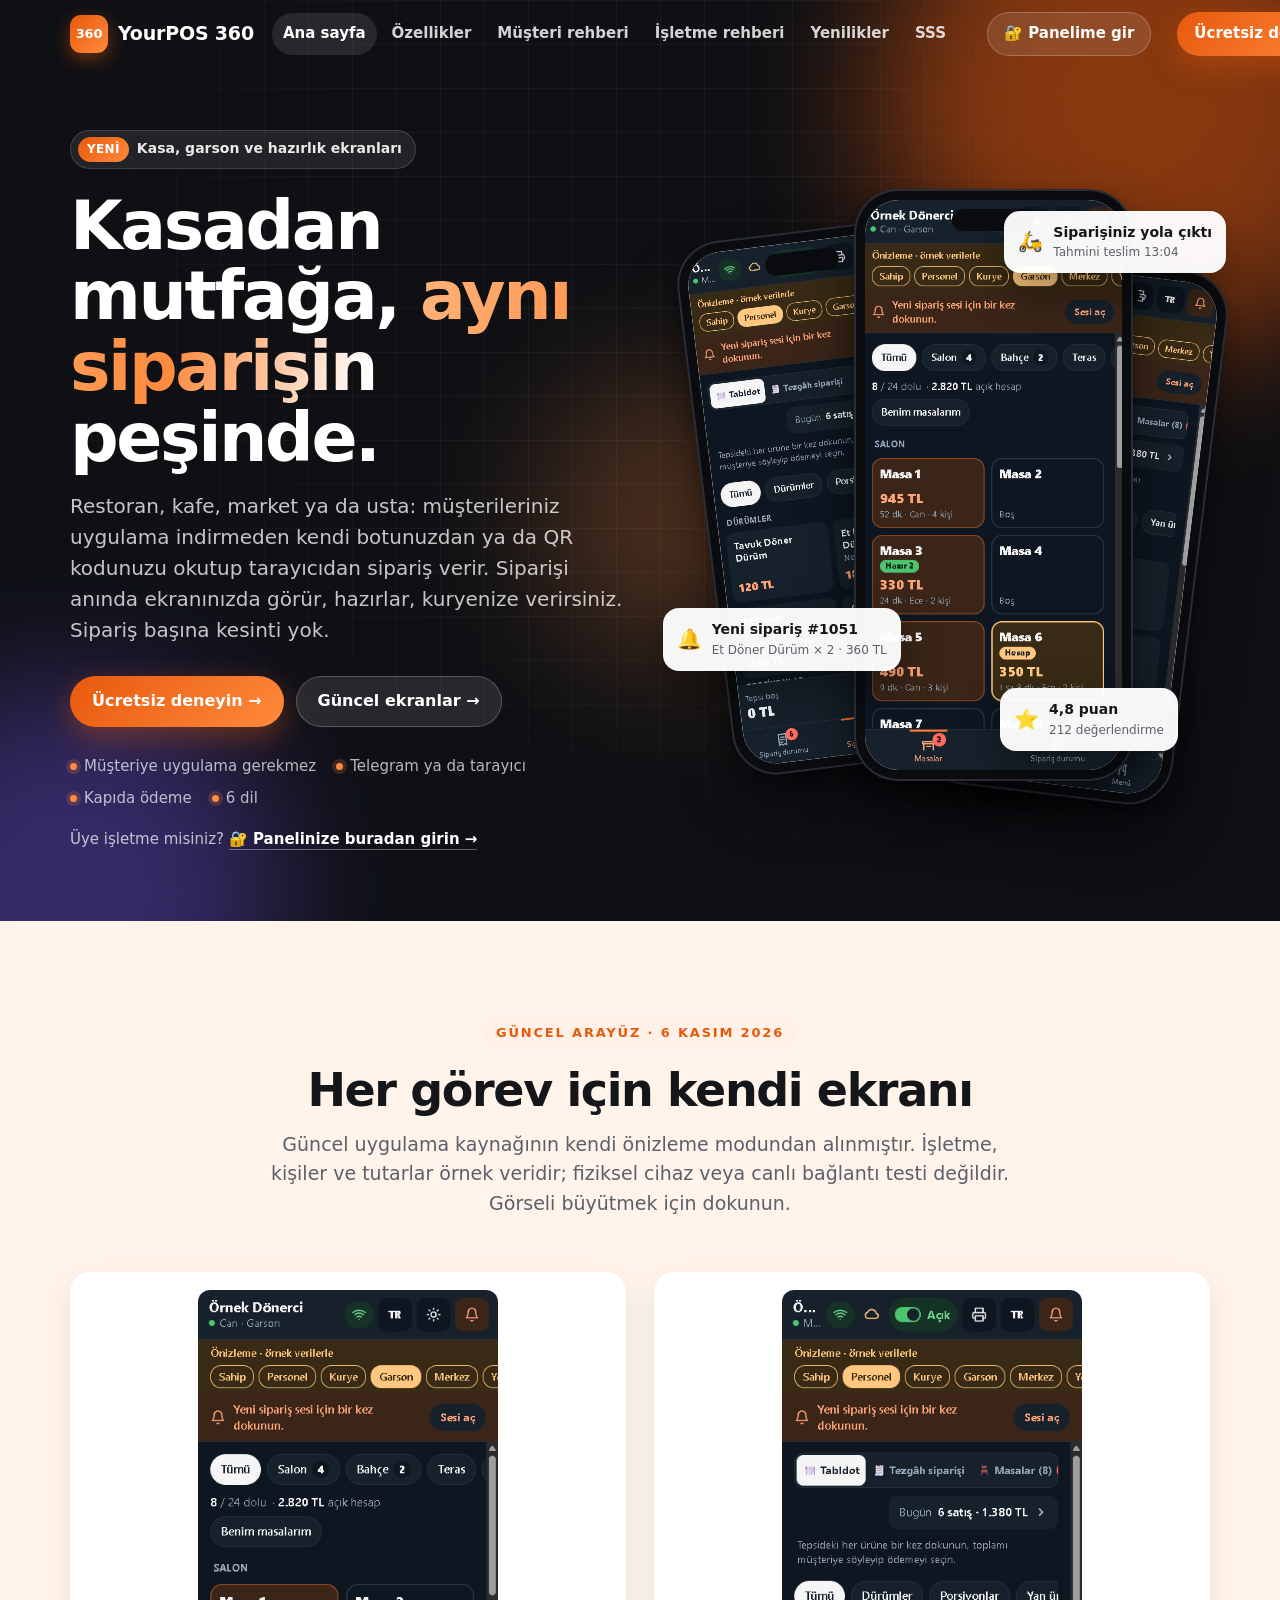
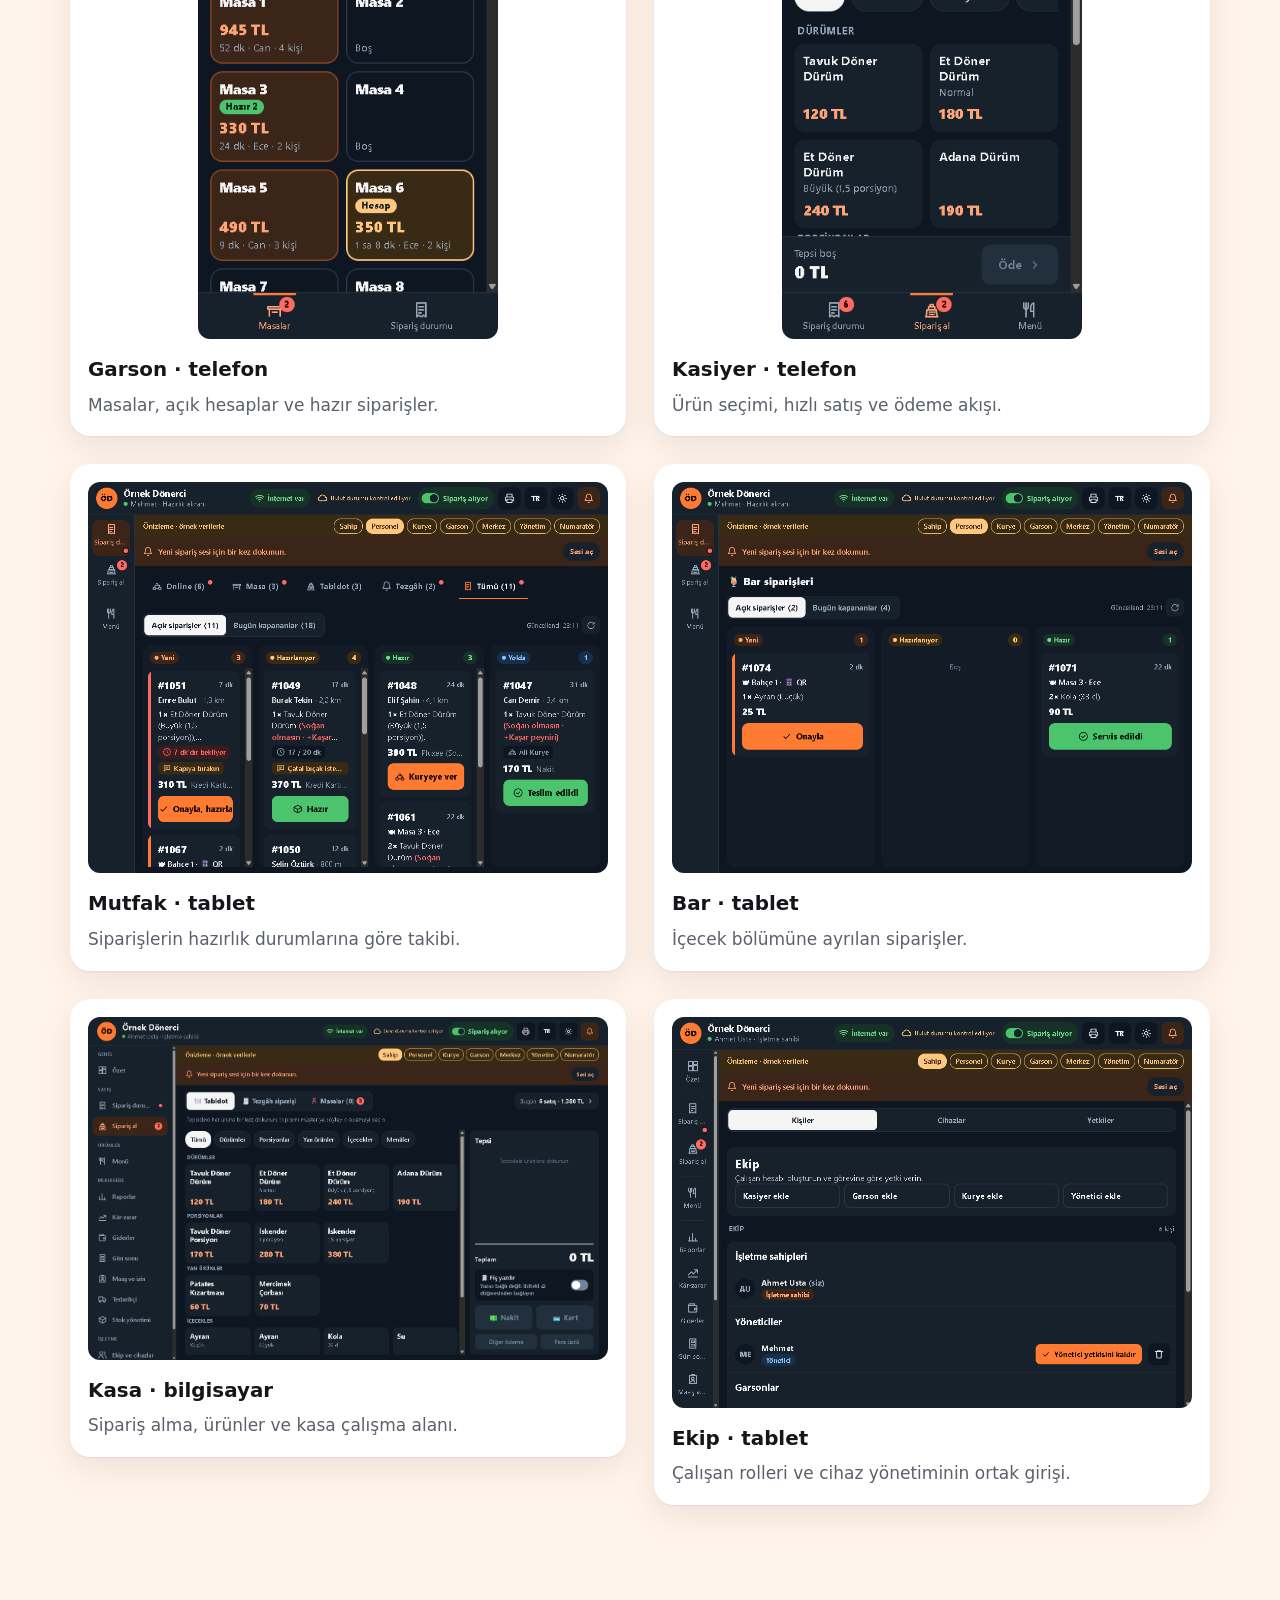
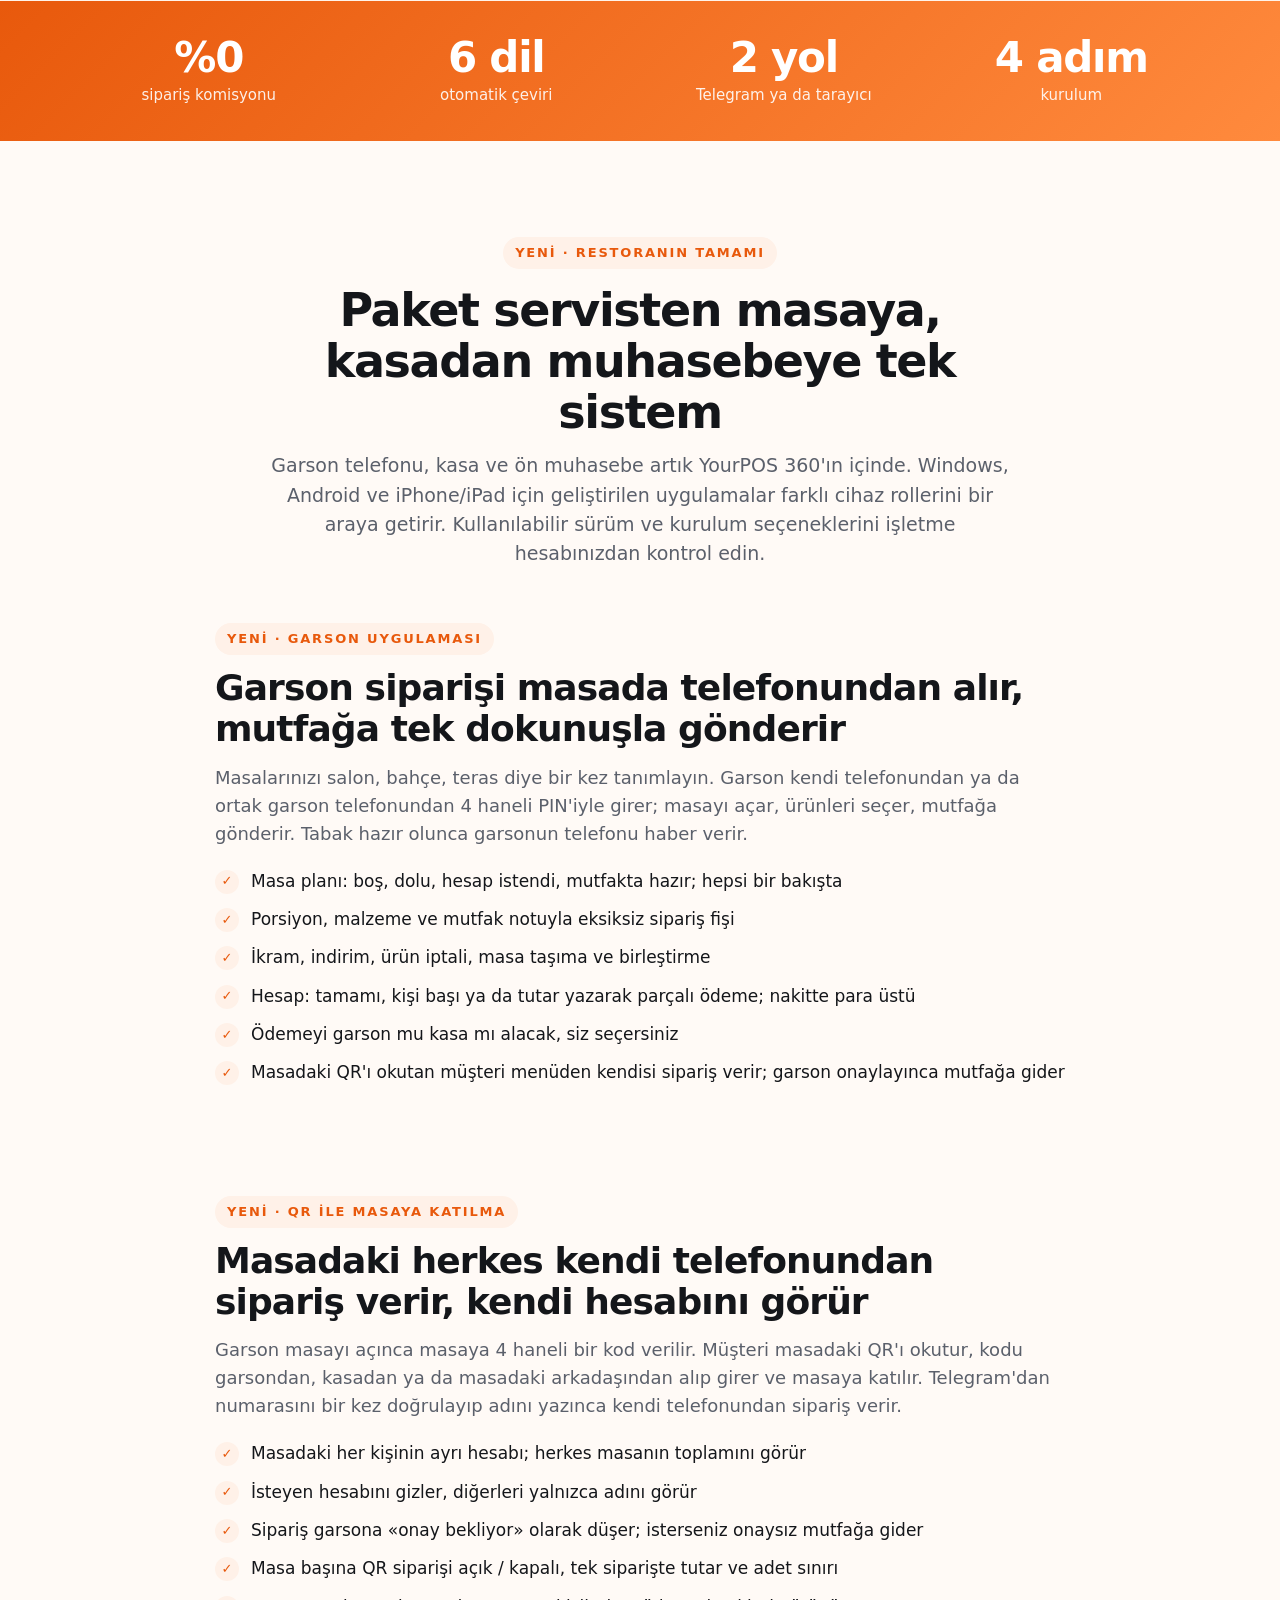
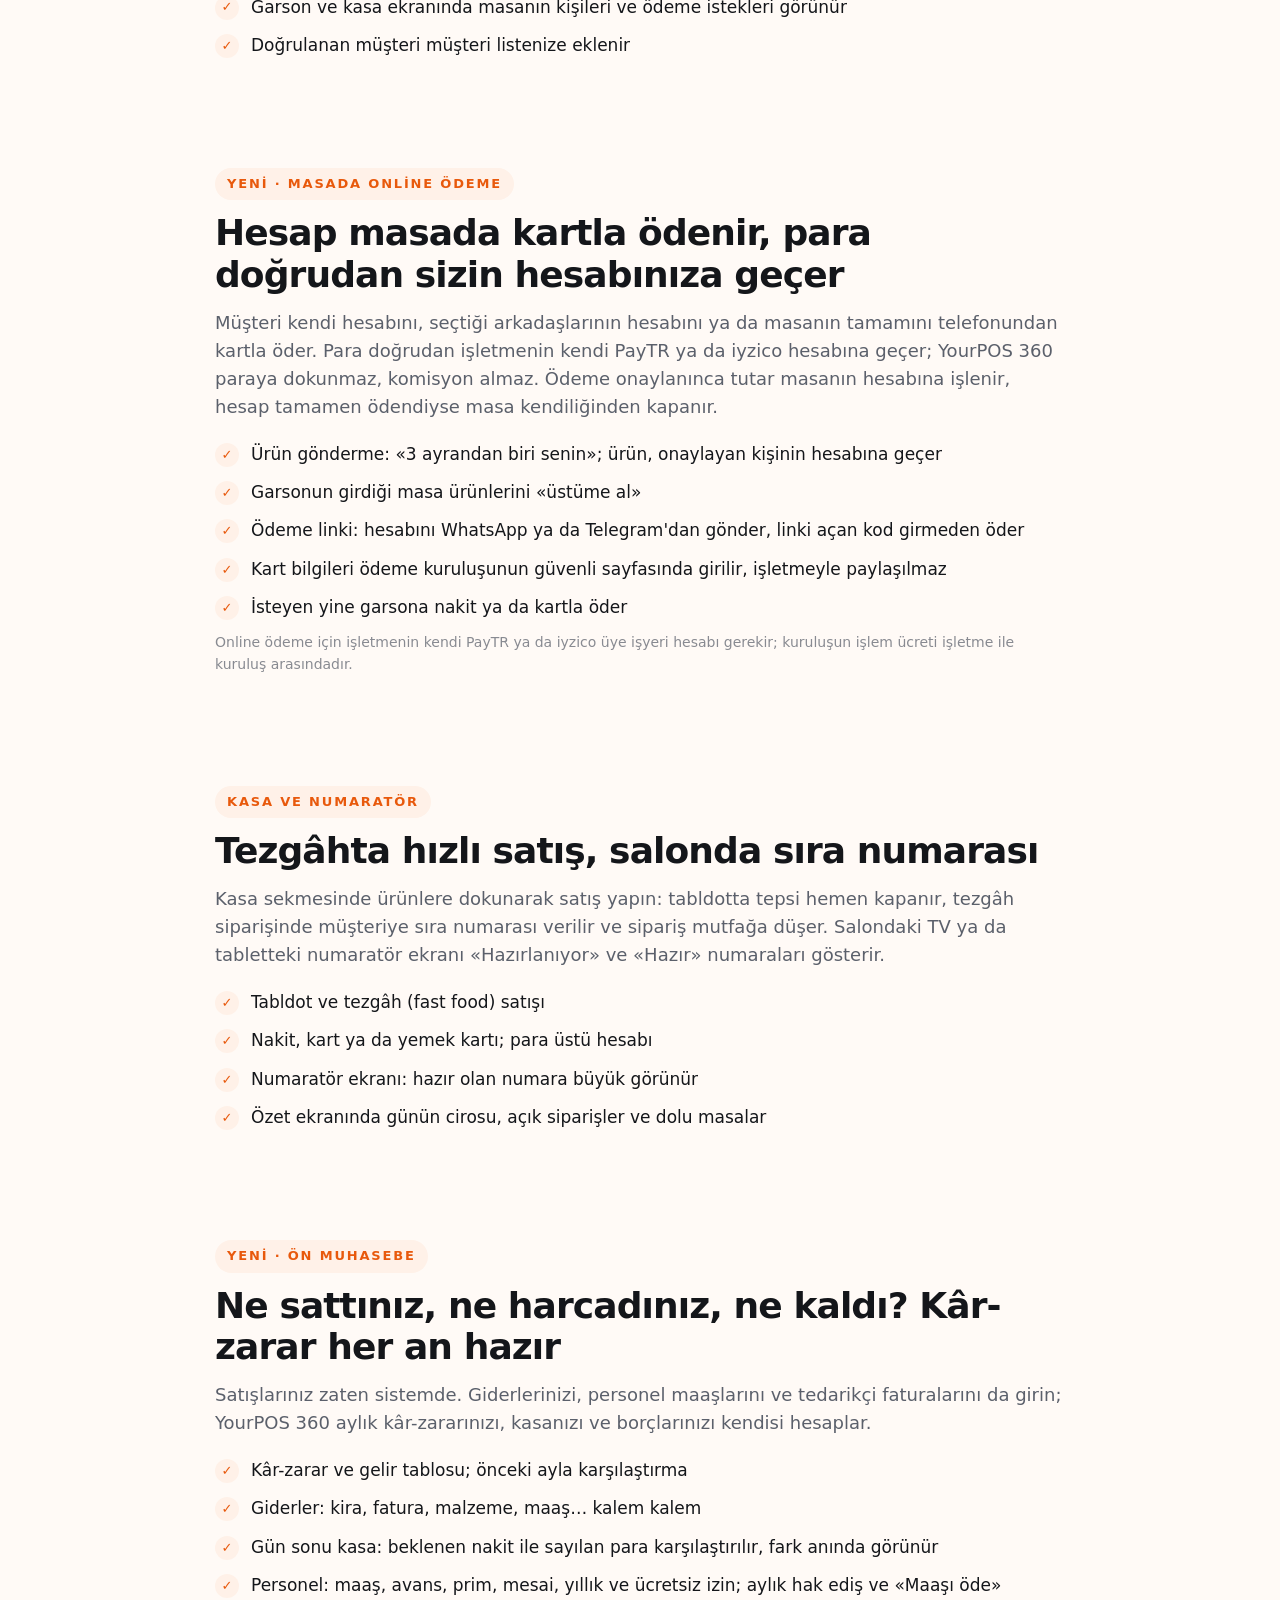
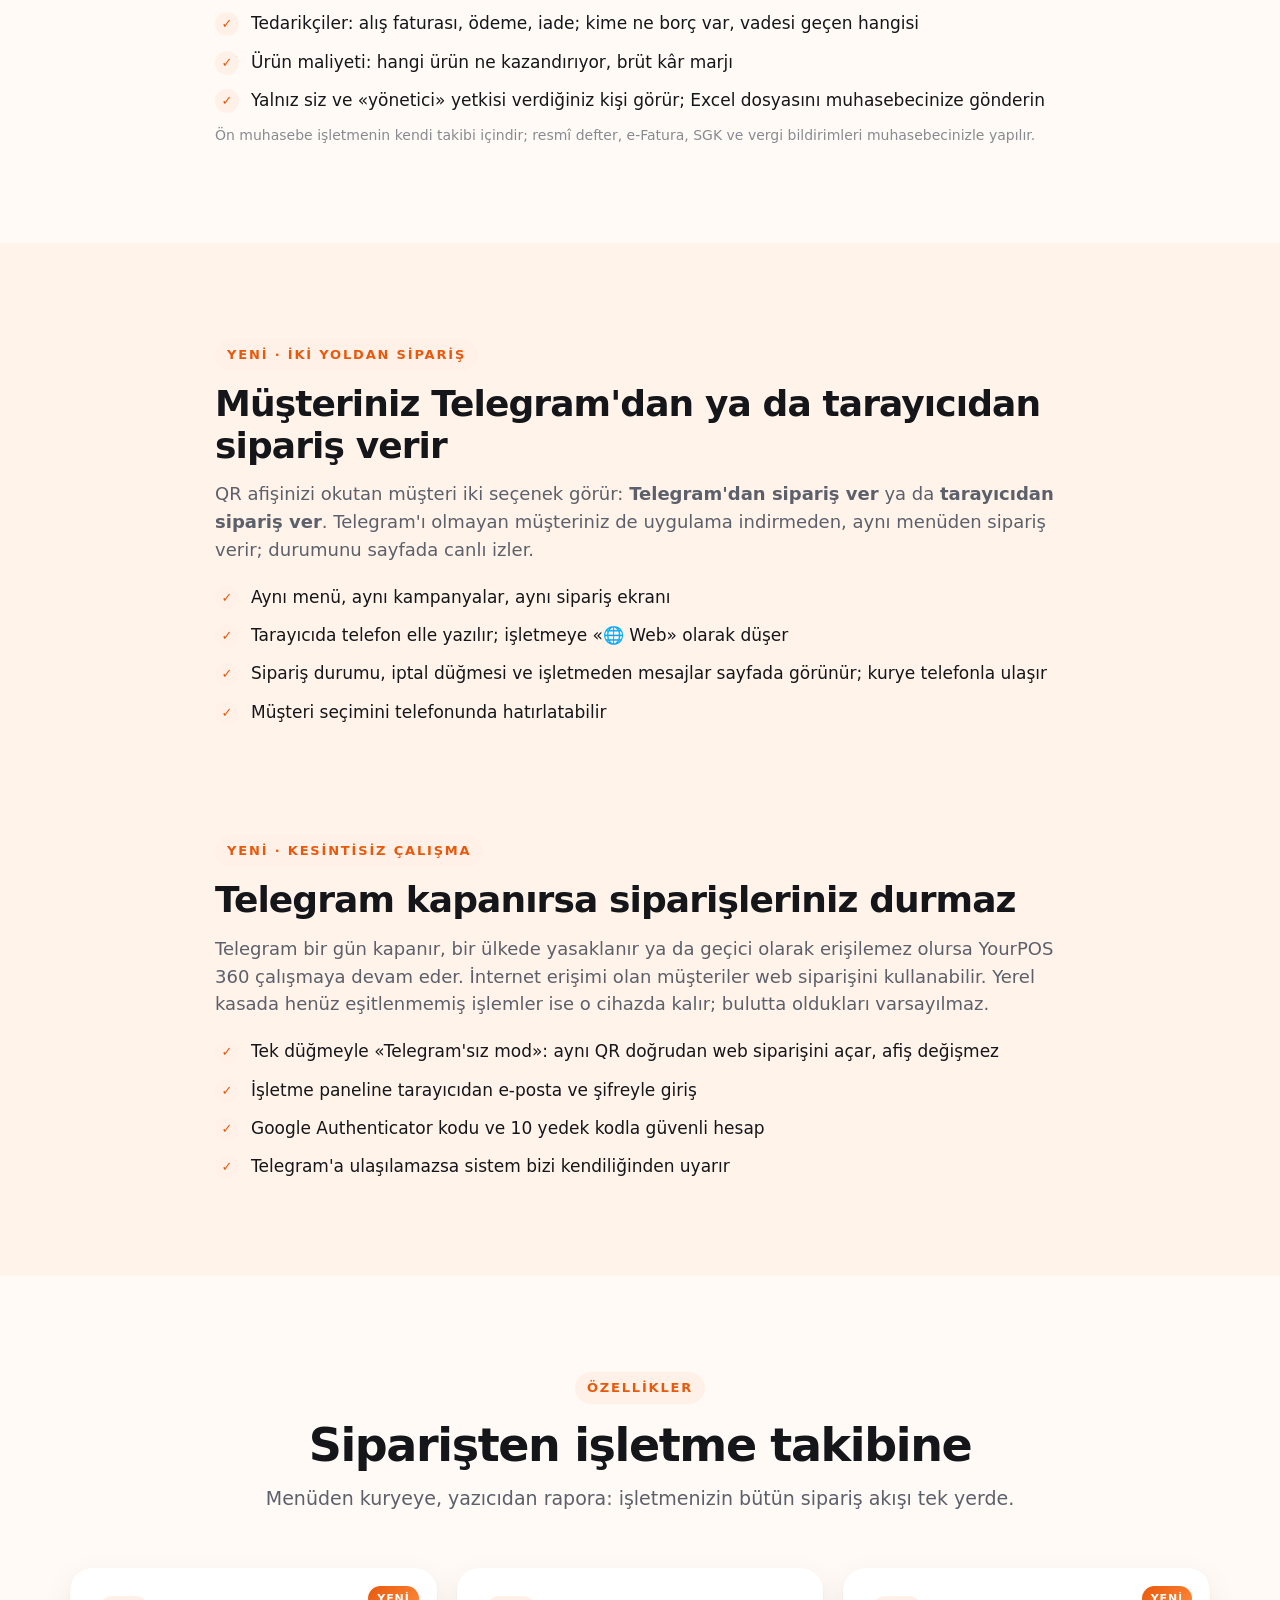
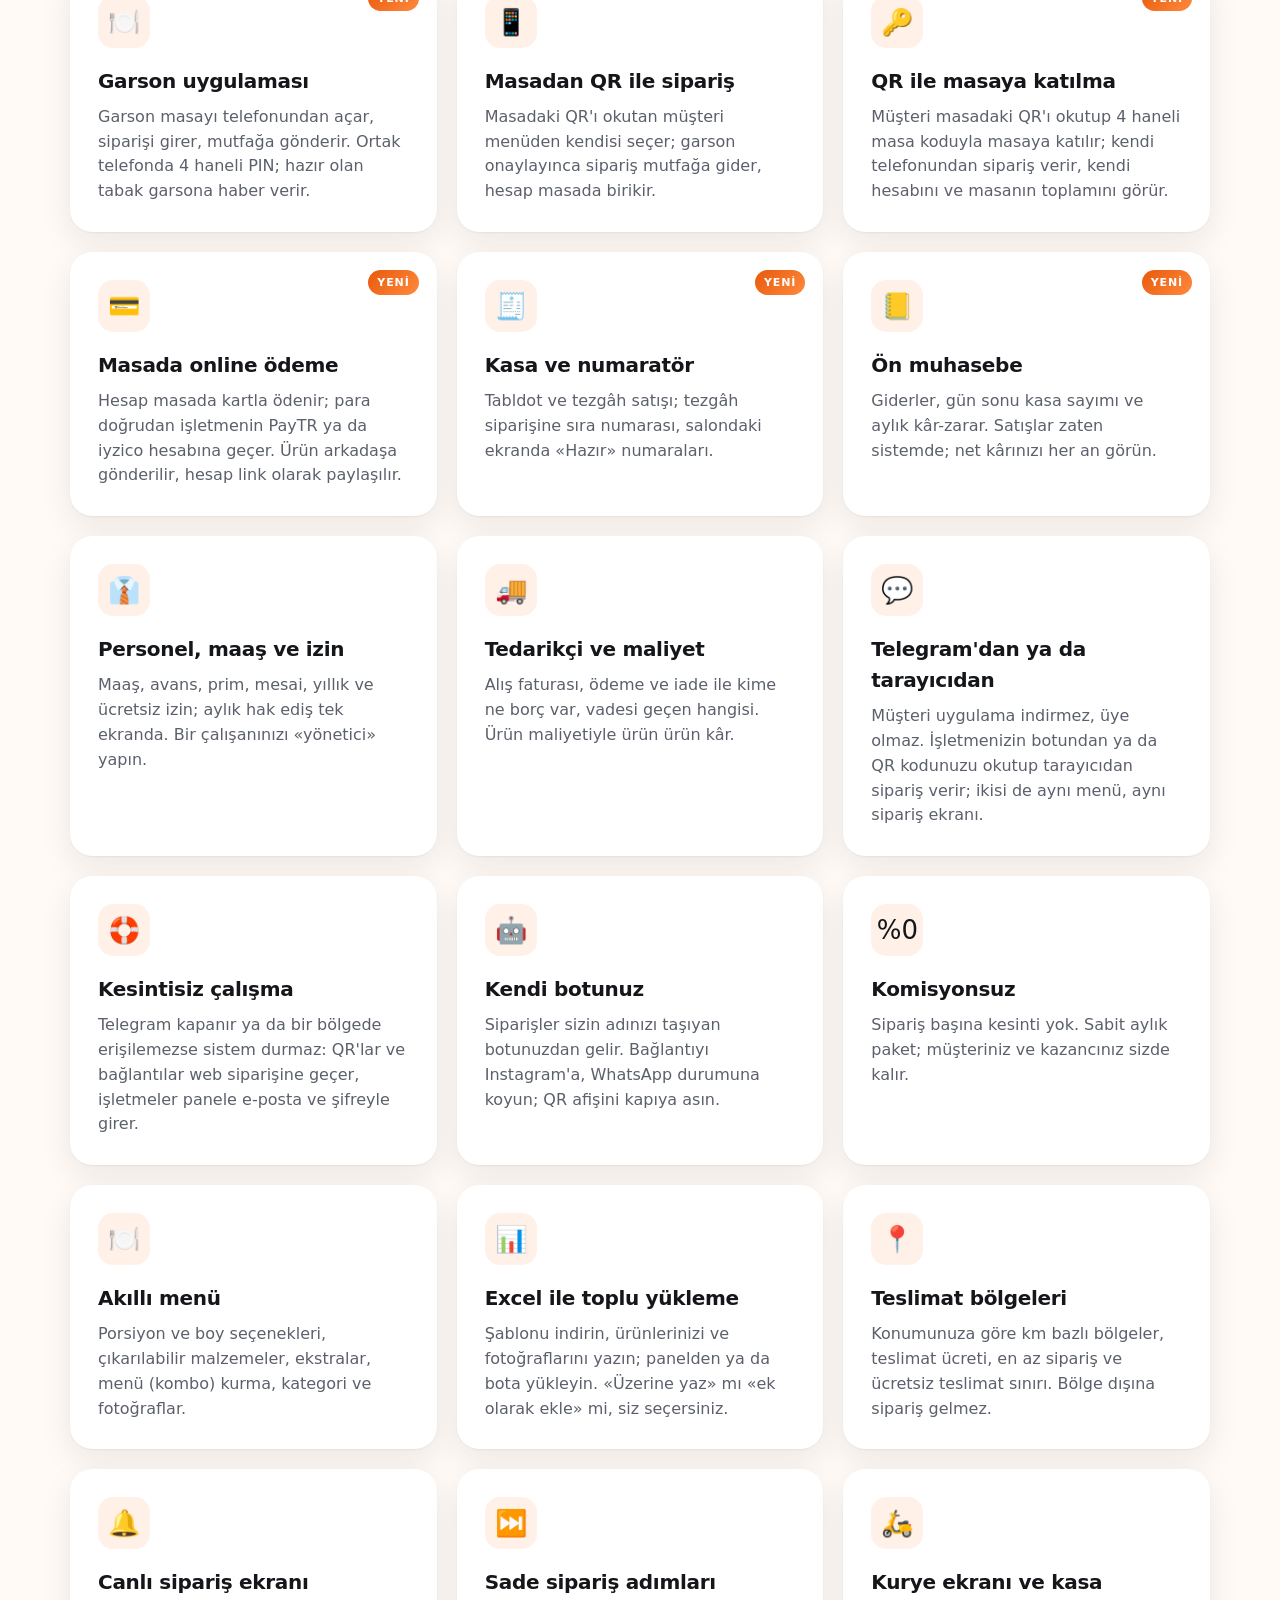
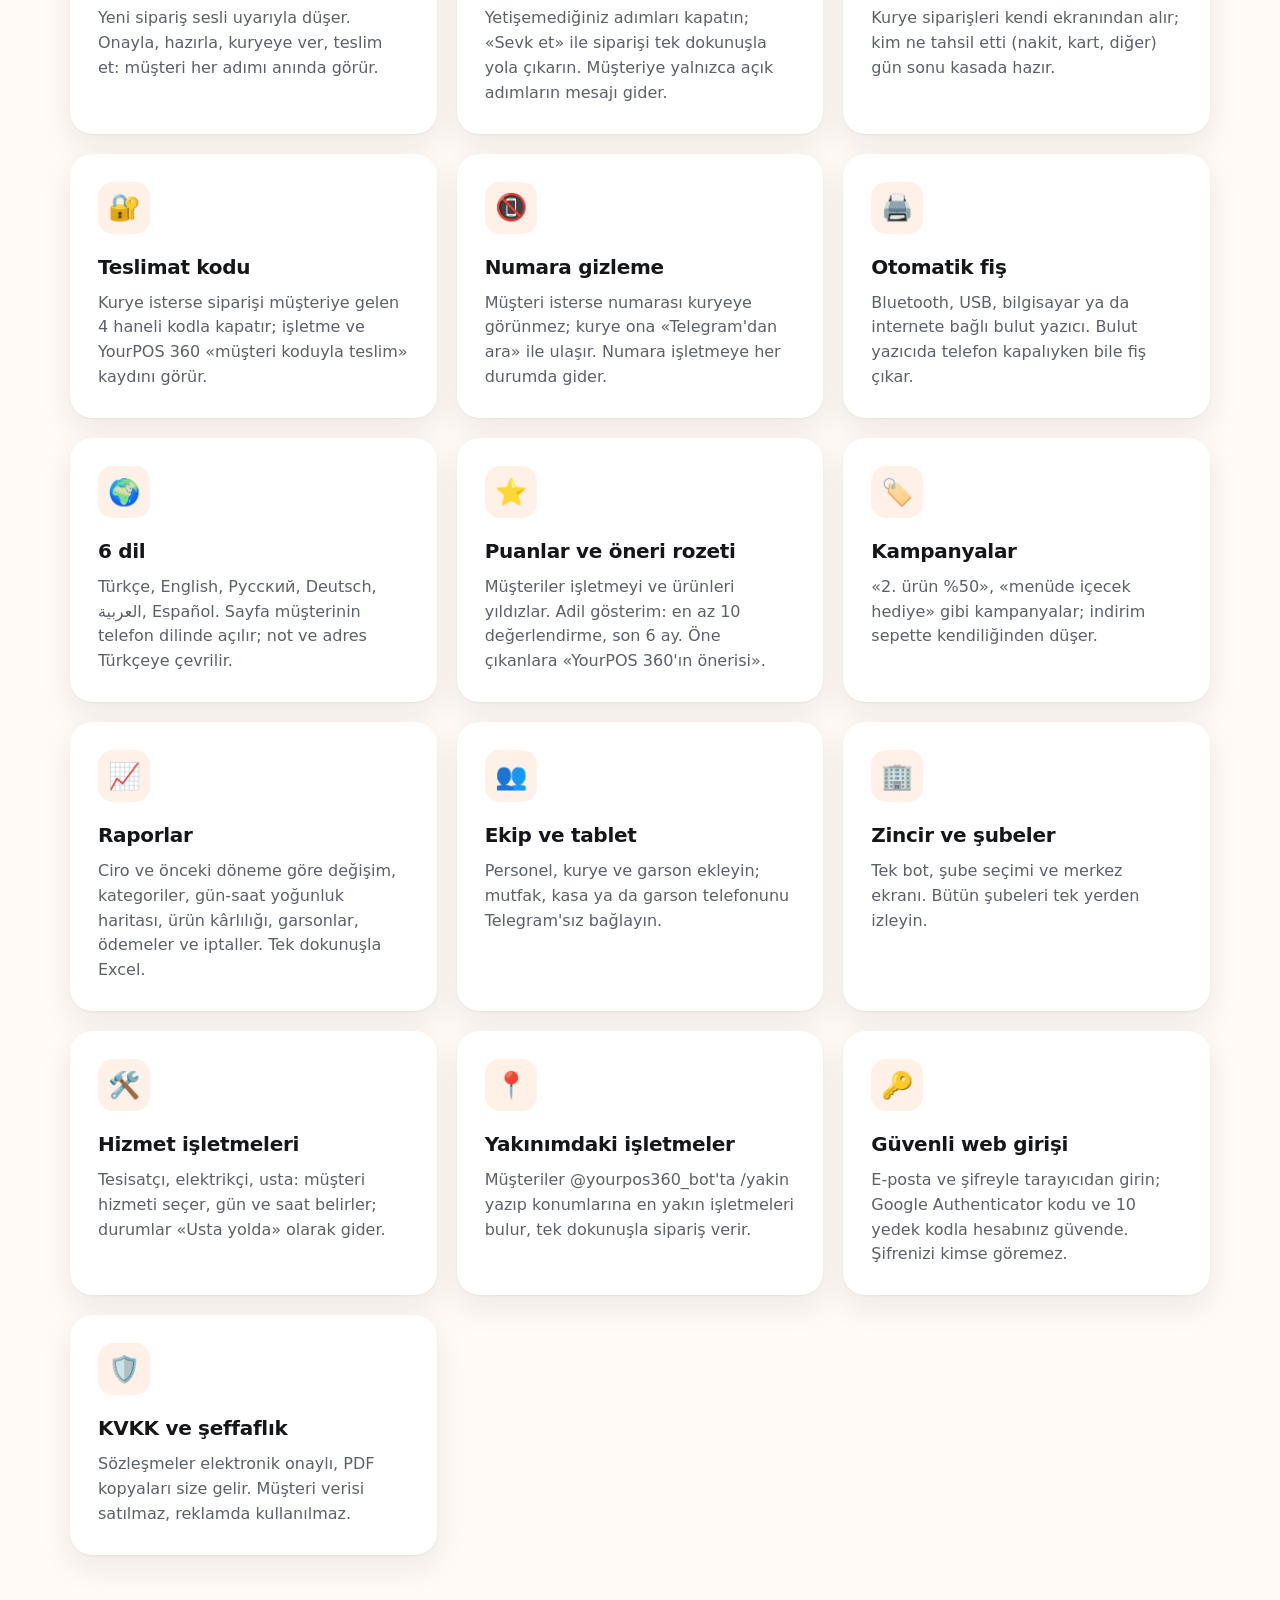
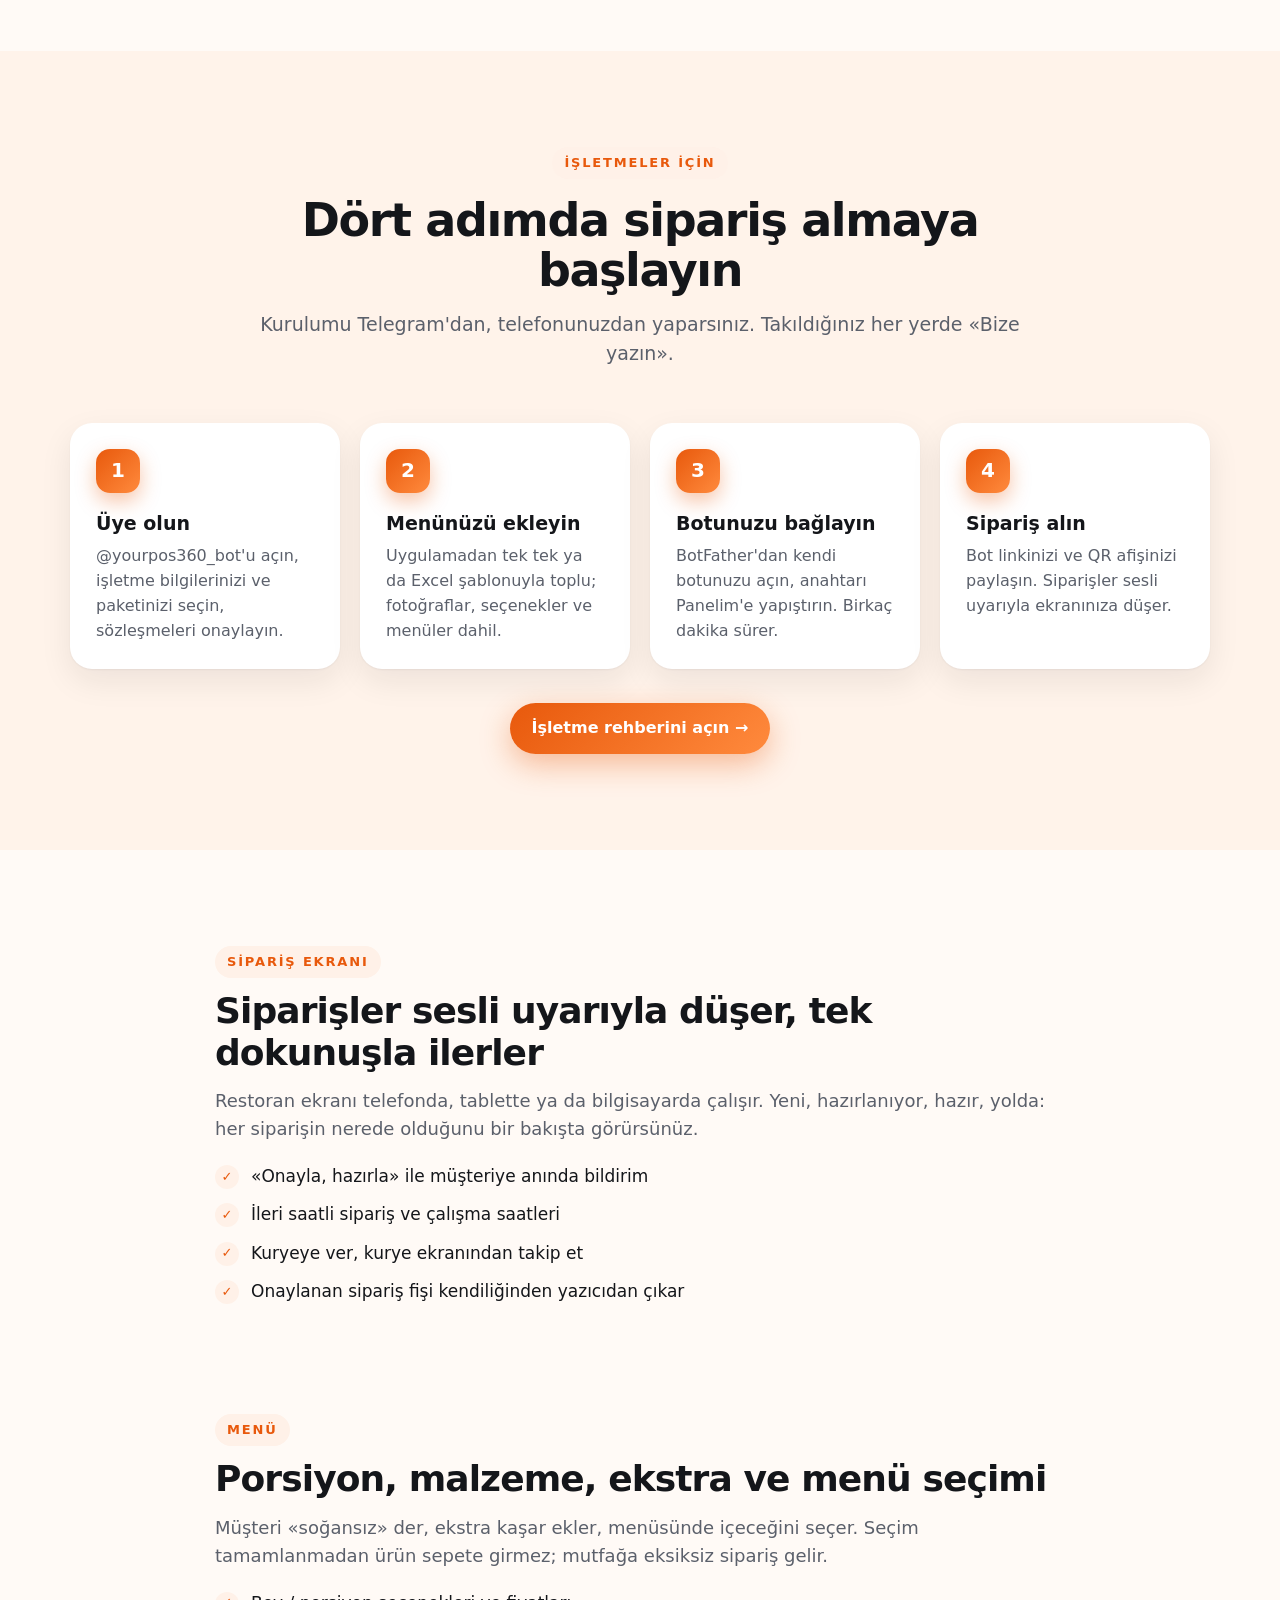
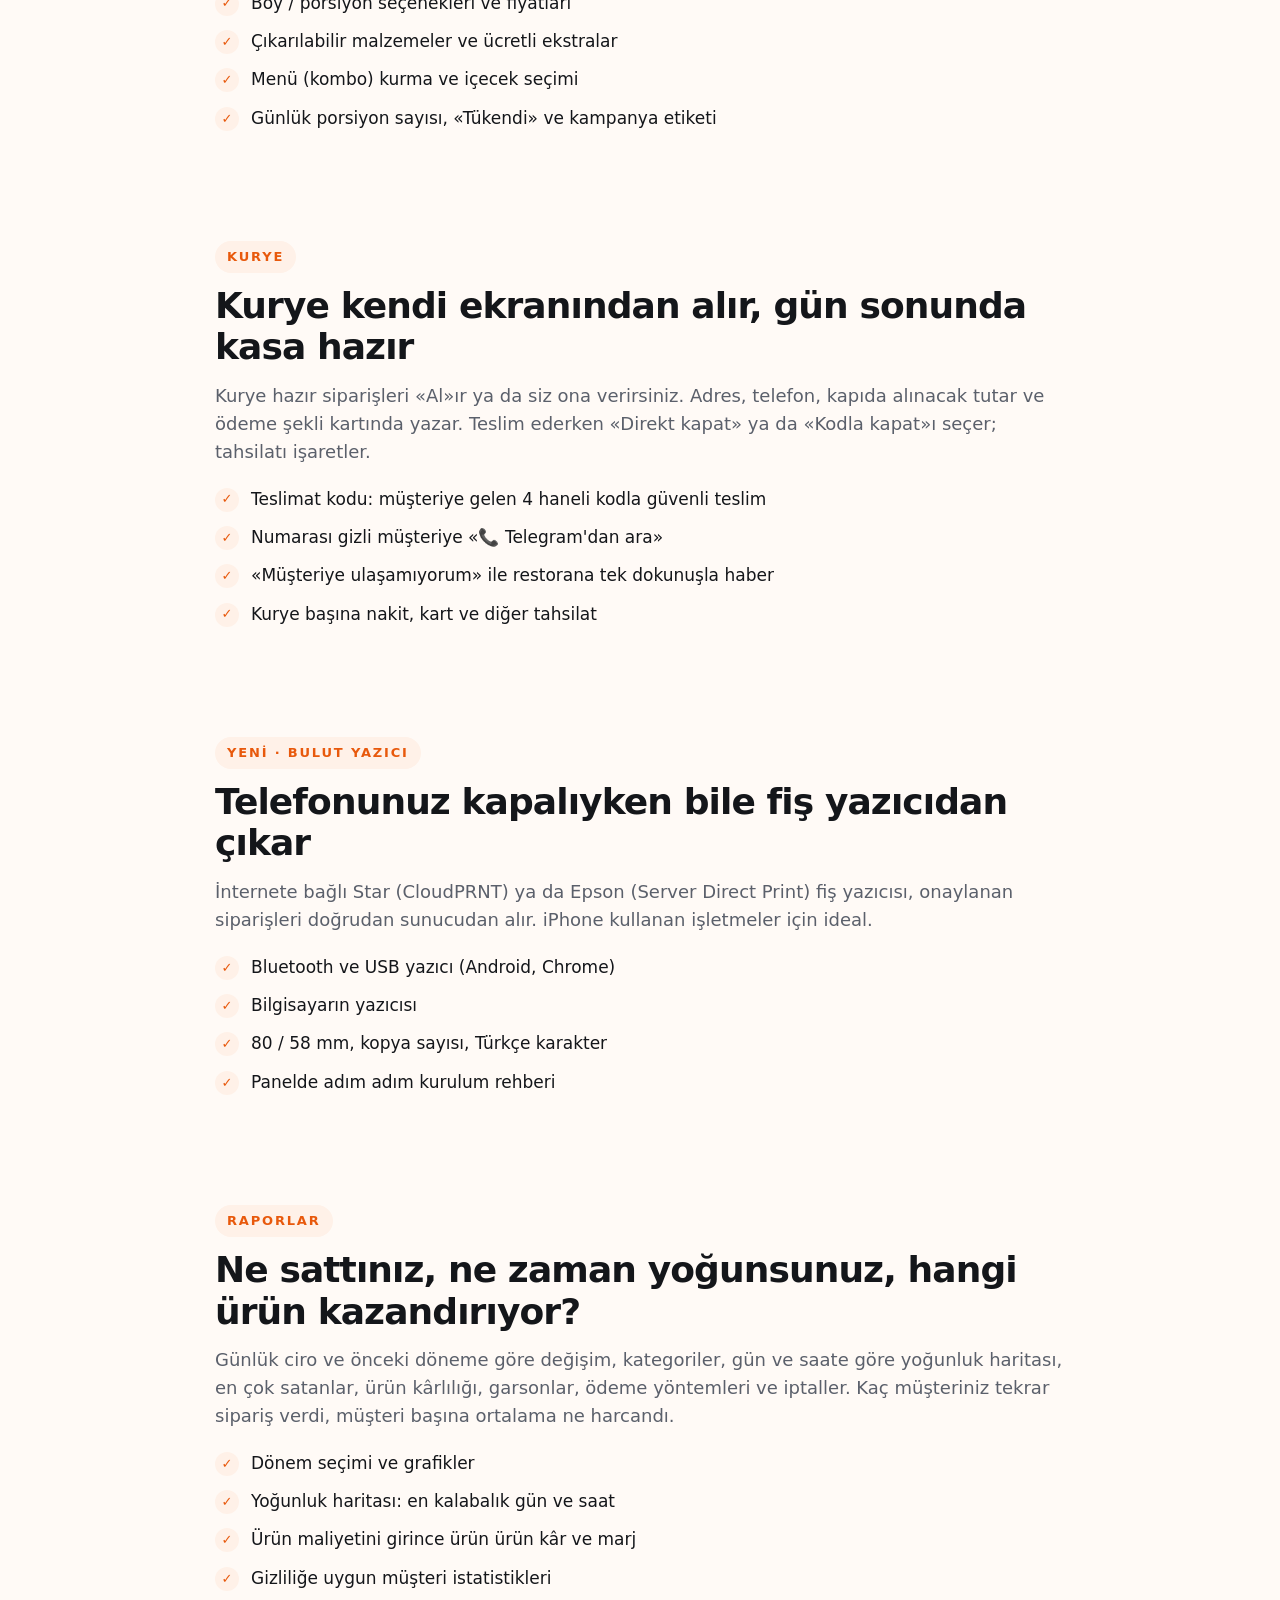
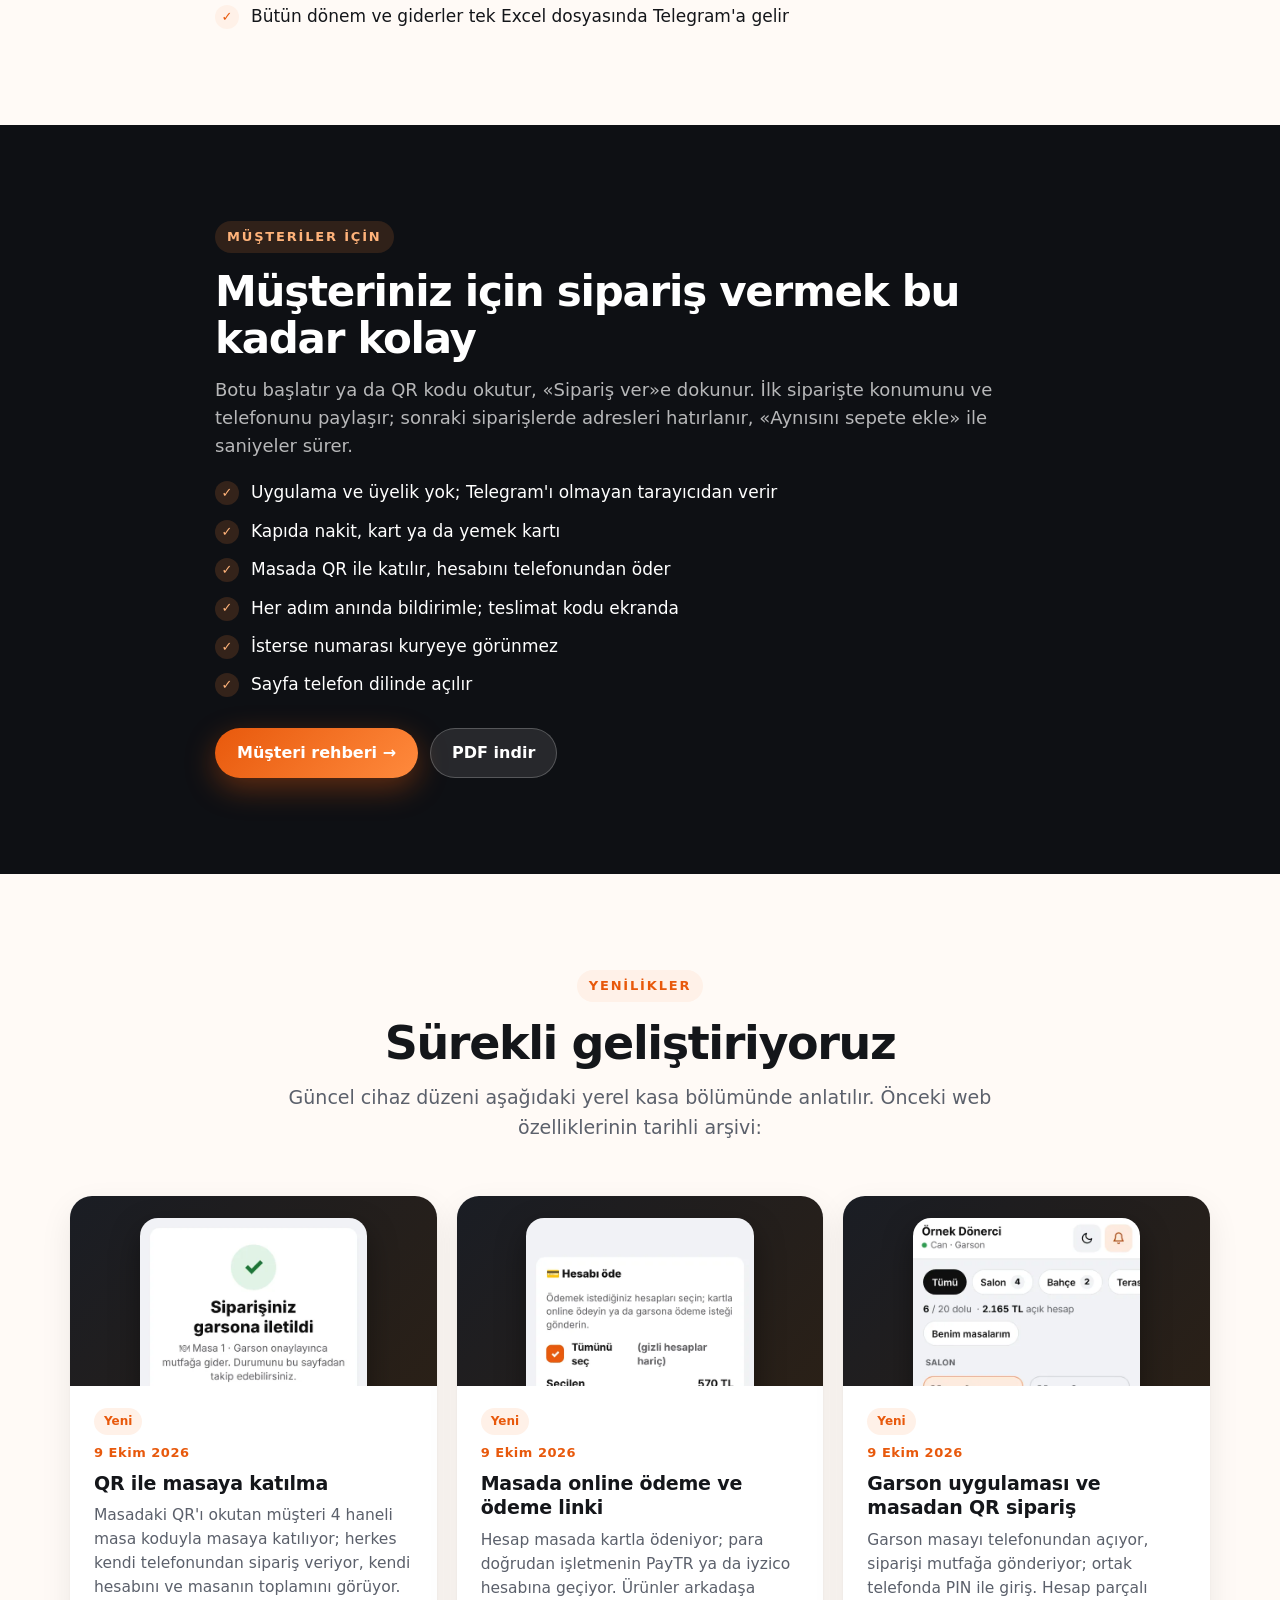
==== commit 4e30140a: "Publish current role screenshots with sample-data provenance" ====
--- a/index.html
+++ b/index.html
@@ -1,261 +1,258 @@
-<!doctype html>
-<html lang="tr">
-<head>
-<meta charset="utf-8">
-<meta name="viewport" content="width=device-width,initial-scale=1,viewport-fit=cover">
-<title>YourPOS 360 · Kasa, garson ve hazırlık yönetimi</title>
-<meta name="description" content="Restoran, kafe, market ve ustalar için sipariş sistemi: müşteriler Telegram&#x27;dan ya da tarayıcıdan sipariş verir. Kendi botunuz, komisyonsuz sipariş, garson uygulaması, kasa, kurye ekranı, ön muhasebe ve raporlar.">
-<meta name="theme-color" content="#0E1014">
-<meta property="og:type" content="website">
-<meta property="og:site_name" content="YourPOS 360">
-<meta property="og:title" content="YourPOS 360 · Kasa, garson ve hazırlık yönetimi">
-<meta property="og:description" content="Restoran, kafe, market ve ustalar için sipariş sistemi: müşteriler Telegram&#x27;dan ya da tarayıcıdan sipariş verir. Kendi botunuz, komisyonsuz sipariş, garson uygulaması, kasa, kurye ekranı, ön muhasebe ve raporlar.">
-<meta property="og:image" content="https://yourpos360.com/assets/img/paylasim.jpg">
-<meta name="twitter:card" content="summary_large_image">
-<link rel="icon" href="assets/img/ikon.svg" type="image/svg+xml">
-<link rel="stylesheet" href="assets/site.css?v=20261009a">
-</head>
-<body>
-<a class="sr" href="#ana">İçeriğe geç</a>
-<header class="ust">
-  <div class="kap">
-    <a class="logo" href="index.html" aria-label="YourPOS 360 ana sayfa"><i>360</i>YourPOS 360</a>
-    <nav aria-label="Ana menü"><ul class="menu"><li><a href="index.html" aria-current="page">Ana sayfa</a></li><li><a href="index.html#ozellikler">Özellikler</a></li><li><a href="musteri-rehberi.html">Müşteri rehberi</a></li><li><a href="isletme-rehberi.html">İşletme rehberi</a></li><li><a href="index.html#yenilikler">Yenilikler</a></li><li><a href="index.html#sss">SSS</a></li><li><a href="giris/">🔐 Panelime gir</a></li></ul></nav>
-    <a class="btn btn-cam btn-sm btn-giris" href="giris/" title="Üye işletmeler panele e-posta ve şifreyle girer">🔐 Panelime gir</a>
-    <a class="btn btn-ac btn-sm" href="https://t.me/yourpos360_bot" target="_blank" rel="noopener">Ücretsiz deneyin</a>
-    <button class="hamb" aria-label="Menüyü aç" aria-expanded="false"><span></span><span></span><span></span></button>
-  </div>
-</header>
-<main id="ana">
-
-<section class="kahraman">
-  <span class="isik i1"></span><span class="isik i2"></span><span class="isik i3"></span>
-  <div class="kap k-ic">
-    <div>
-      <span class="rozet"><b>YENİ</b> Kasa, garson ve hazırlık ekranları</span>
-      <h1>Kasadan mutfağa, <span class="parla">aynı siparişin</span> peşinde.</h1>
-      <p class="alt">Restoran, kafe, market ya da usta: müşterileriniz uygulama indirmeden kendi botunuzdan ya da QR kodunuzu okutup tarayıcıdan sipariş verir. Siparişi anında ekranınızda görür, hazırlar, kuryenize verirsiniz. Sipariş başına kesinti yok.</p>
-      <div class="k-btn"><a class="btn btn-ac" href="https://t.me/yourpos360_bot" target="_blank" rel="noopener">Ücretsiz deneyin →</a><a class="btn btn-cam" href="#nasil">Nasıl çalışır?</a></div>
-      <div class="k-kucuk"><span>Müşteriye uygulama gerekmez</span><span>Telegram ya da tarayıcı</span><span>Kapıda ödeme</span><span>6 dil</span></div>
-      <p class="uye-giris">Üye işletme misiniz? <a href="giris/">🔐 Panelinize buradan girin →</a></p>
-    </div>
-    <div class="sahne" aria-hidden="true">
-      <div class="tel t1"><div class="ekr"><div class="sira" data-sure="3000"><img src="assets/img/a3_menu.webp" alt="" width="540" height="1199" class="on"><img src="assets/img/x1_menu_kampanyali.webp" alt="" width="540" height="1199"><img src="assets/img/h3_m_kola.webp" alt="" width="540" height="1199"></div></div></div>
-      <div class="tel t2"><div class="ekr"><div class="sira" data-sure="2600"><img src="assets/img/d1_siparisler.webp" alt="" width="540" height="1199" class="on"><img src="assets/img/d1b_detay.webp" alt="" width="540" height="1199"><img src="assets/img/d3_hazir.webp" alt="" width="540" height="1199"><img src="assets/img/d7_kurye_bende.webp" alt="" width="540" height="1199"></div></div></div>
-      <div class="tel t3"><div class="ekr"><div class="sira" data-sure="3200"><img src="assets/img/a6_takip.webp" alt="" width="540" height="1199" class="on"><img src="assets/img/a6c_takip.webp" alt="" width="540" height="1199"><img src="assets/img/x4_puan.webp" alt="" width="540" height="1199"></div></div></div>
-      <div class="balon b1"><i>🔔</i><span>Yeni sipariş #1051<small>Et Döner Dürüm × 2 · 360 TL</small></span></div>
-      <div class="balon b2"><i>🛵</i><span>Siparişiniz yola çıktı<small>Tahmini teslim 13:04</small></span></div>
-      <div class="balon b3"><i>⭐</i><span>4,8 puan<small>212 değerlendirme</small></span></div>
-    </div>
-  </div>
-</section>
-<section class="akis" aria-label="Ekranlardan görüntüler">
-  <div class="kap akis-baslik gor"><span class="etiket">Gerçek ekranlar</span><h2>Sipariş sayfasından kurye ekranına, Telegram'da ya da tarayıcıda</h2><p>Görüntüler önceki sürümlere ait örnek ekranlardır; güncel menü adları ve cihaz akışı farklı olabilir.</p></div>
-  <div class="serit" aria-hidden="true"><div class="tel "><div class="ekr"><img src="assets/img/g1_garson_masalar.webp" alt="" width="540" height="1199" loading="lazy"></div></div><div class="tel "><div class="ekr"><img src="assets/img/y1_q_secim.webp" alt="" width="540" height="1199" loading="lazy"></div></div><div class="tel "><div class="ekr"><img src="assets/img/a3_menu.webp" alt="" width="540" height="1199" loading="lazy"></div></div><div class="tel "><div class="ekr"><img src="assets/img/e1_kar_zarar.webp" alt="" width="540" height="1199" loading="lazy"></div></div><div class="tel "><div class="ekr"><img src="assets/img/d1_siparisler.webp" alt="" width="540" height="1199" loading="lazy"></div></div><div class="tel "><div class="ekr"><img src="assets/img/x1_menu_kampanyali.webp" alt="" width="540" height="1199" loading="lazy"></div></div><div class="tel "><div class="ekr"><img src="assets/img/k2b_afis.webp" alt="" width="540" height="1199" loading="lazy"></div></div><div class="tel "><div class="ekr"><img src="assets/img/a6c_takip.webp" alt="" width="540" height="1199" loading="lazy"></div></div><div class="tel "><div class="ekr"><img src="assets/img/m2_urun_duzenle.webp" alt="" width="540" height="1199" loading="lazy"></div></div><div class="tel "><div class="ekr"><img src="assets/img/a2_yakin_yeme.webp" alt="" width="540" height="1199" loading="lazy"></div></div><div class="tel "><div class="ekr"><img src="assets/img/r1_rapor.webp" alt="" width="540" height="1199" loading="lazy"></div></div><div class="tel "><div class="ekr"><img src="assets/img/h3_m_kola.webp" alt="" width="540" height="1199" loading="lazy"></div></div><div class="tel "><div class="ekr"><img src="assets/img/d7_kurye_bende.webp" alt="" width="540" height="1199" loading="lazy"></div></div><div class="tel "><div class="ekr"><img src="assets/img/k1_kasa.webp" alt="" width="540" height="1199" loading="lazy"></div></div><div class="tel "><div class="ekr"><img src="assets/img/y6_teslim_kod.webp" alt="" width="540" height="1199" loading="lazy"></div></div><div class="tel "><div class="ekr"><img src="assets/img/w4_musteri_istatistik.webp" alt="" width="540" height="1199" loading="lazy"></div></div><div class="tel "><div class="ekr"><img src="assets/img/x3_dil.webp" alt="" width="540" height="1199" loading="lazy"></div></div></div><div class="serit ters" aria-hidden="true"><div class="tel "><div class="ekr"><img src="assets/img/g6_masa_qr.webp" alt="" width="540" height="1199" loading="lazy"></div></div><div class="tel "><div class="ekr"><img src="assets/img/y2_web_iletisim.webp" alt="" width="540" height="1199" loading="lazy"></div></div><div class="tel "><div class="ekr"><img src="assets/img/e4_gun_sonu.webp" alt="" width="540" height="1199" loading="lazy"></div></div><div class="tel "><div class="ekr"><img src="assets/img/p1_panel_hazir.webp" alt="" width="540" height="1199" loading="lazy"></div></div><div class="tel "><div class="ekr"><img src="assets/img/a5c_sepet_odeme.webp" alt="" width="540" height="1199" loading="lazy"></div></div><div class="tel "><div class="ekr"><img src="assets/img/g3_kombo_sabit.webp" alt="" width="540" height="1199" loading="lazy"></div></div><div class="tel "><div class="ekr"><img src="assets/img/c5_bolge_sonra.webp" alt="" width="540" height="1199" loading="lazy"></div></div><div class="tel "><div class="ekr"><img src="assets/img/x4_puan.webp" alt="" width="540" height="1199" loading="lazy"></div></div><div class="tel "><div class="ekr"><img src="assets/img/k3_kampanyalar.webp" alt="" width="540" height="1199" loading="lazy"></div></div><div class="tel "><div class="ekr"><img src="assets/img/w2_bulut_ayar.webp" alt="" width="540" height="1199" loading="lazy"></div></div><div class="tel "><div class="ekr"><img src="assets/img/n1_kapi.webp" alt="" width="540" height="1199" loading="lazy"></div></div><div class="tel "><div class="ekr"><img src="assets/img/e9_tedarikci_ekstre.webp" alt="" width="540" height="1199" loading="lazy"></div></div><div class="tel "><div class="ekr"><img src="assets/img/d4_kurye_sec.webp" alt="" width="540" height="1199" loading="lazy"></div></div><div class="tel "><div class="ekr"><img src="assets/img/m4_excel.webp" alt="" width="540" height="1199" loading="lazy"></div></div><div class="tel "><div class="ekr"><img src="assets/img/y7_tkod_musteri.webp" alt="" width="540" height="1199" loading="lazy"></div></div><div class="tel "><div class="ekr"><img src="assets/img/a0_tekrar.webp" alt="" width="540" height="1199" loading="lazy"></div></div><div class="tel "><div class="ekr"><img src="assets/img/y8_adimlar.webp" alt="" width="540" height="1199" loading="lazy"></div></div><div class="tel "><div class="ekr"><img src="assets/img/k1_ekip.webp" alt="" width="540" height="1199" loading="lazy"></div></div></div>
-</section>
-<section class="sayilar"><div class="kap">
-  <div class="gor"><b>%0</b><span>sipariş komisyonu</span></div>
-  <div class="gor d1"><b>6 dil</b><span>otomatik çeviri</span></div>
-  <div class="gor d2"><b>2 yol</b><span>Telegram ya da tarayıcı</span></div>
-  <div class="gor d3"><b>4 adım</b><span>kurulum</span></div>
-</div></section>
-
-<section class="b" id="restoran">
-  <div class="kap">
-    <div class="b-bas gor"><span class="etiket">Yeni · Restoranın tamamı</span><h2>Paket servisten masaya, kasadan muhasebeye tek sistem</h2><p>Garson telefonu, kasa ve ön muhasebe artık YourPOS 360'ın içinde. Windows, Android ve iPhone/iPad için geliştirilen uygulamalar farklı cihaz rollerini bir araya getirir. Kullanılabilir sürüm ve kurulum seçeneklerini işletme hesabınızdan kontrol edin.</p></div>
-    <div class="vitrin" id="garson">
-      <div class="v-yazi gor"><span class="etiket">Yeni · Garson uygulaması</span><h3>Garson siparişi masada telefonundan alır, mutfağa tek dokunuşla gönderir</h3>
-        <p>Masalarınızı salon, bahçe, teras diye bir kez tanımlayın. Garson kendi telefonundan ya da ortak garson telefonundan 4 haneli PIN'iyle girer; masayı açar, ürünleri seçer, mutfağa gönderir. Tabak hazır olunca garsonun telefonu haber verir.</p>
-        <ul class="liste"><li>Masa planı: boş, dolu, hesap istendi, mutfakta hazır; hepsi bir bakışta</li><li>Porsiyon, malzeme ve mutfak notuyla eksiksiz sipariş fişi</li><li>İkram, indirim, ürün iptali, masa taşıma ve birleştirme</li><li>Hesap: tamamı, kişi başı ya da tutar yazarak parçalı ödeme; nakitte para üstü</li><li>Ödemeyi garson mu kasa mı alacak, siz seçersiniz</li><li>Masadaki QR'ı okutan müşteri menüden kendisi sipariş verir; garson onaylayınca mutfağa gider</li></ul></div>
-      <div class="v-tel gor d2"><div class="tel "><div class="ekr"><div class="sira" data-sure="2600"><img src="assets/img/g1_garson_masalar.webp" alt="Garsonun masa planı" width="540" height="1199" class="on"><img src="assets/img/g2_garson_adisyon.webp" alt="Masanın hesabı" width="540" height="1199"><img src="assets/img/g3_garson_urun.webp" alt="Ürün ve malzeme seçimi" width="540" height="1199"></div></div></div><div class="tel "><div class="ekr"><div class="sira" data-sure="3000"><img src="assets/img/g4_masa_odeme.webp" alt="Masada ödeme" width="540" height="1199" class="on"><img src="assets/img/g6_masa_qr.webp" alt="Masadan QR ile sipariş" width="540" height="1199"><img src="assets/img/g5_garson_pin.webp" alt="Garson PIN girişi" width="540" height="1199"></div></div></div></div>
-    </div>
-    <div class="vitrin ters" id="masaya-katil">
-      <div class="v-yazi gor"><span class="etiket">Yeni · QR ile masaya katılma</span><h3>Masadaki herkes kendi telefonundan sipariş verir, kendi hesabını görür</h3>
-        <p>Garson masayı açınca masaya 4 haneli bir kod verilir. Müşteri masadaki QR'ı okutur, kodu garsondan, kasadan ya da masadaki arkadaşından alıp girer ve masaya katılır. Telegram'dan numarasını bir kez doğrulayıp adını yazınca kendi telefonundan sipariş verir.</p>
-        <ul class="liste"><li>Masadaki her kişinin ayrı hesabı; herkes masanın toplamını görür</li><li>İsteyen hesabını gizler, diğerleri yalnızca adını görür</li><li>Sipariş garsona «onay bekliyor» olarak düşer; isterseniz onaysız mutfağa gider</li><li>Masa başına QR siparişi açık / kapalı, tek siparişte tutar ve adet sınırı</li><li>Garson ve kasa ekranında masanın kişileri ve ödeme istekleri görünür</li><li>Doğrulanan müşteri müşteri listenize eklenir</li></ul></div>
-      <div class="v-tel gor d2"><div class="tel "><div class="ekr"><div class="sira" data-sure="3000"><img src="assets/img/z4_masa_kod.webp" alt="Masa kodunu girme" width="540" height="1199" class="on"><img src="assets/img/z5_masadakiler.webp" alt="Masadakiler ve hesaplar" width="540" height="1199"></div></div></div><div class="tel acik"><div class="ekr"><img src="assets/img/z9_masa_kodu.webp" alt="İşletme ekranında masa kodu ve ödeme isteği" width="540" height="1199" loading="lazy"></div></div></div>
-    </div>
-    <div class="vitrin" id="online-odeme">
-      <div class="v-yazi gor"><span class="etiket">Yeni · Masada online ödeme</span><h3>Hesap masada kartla ödenir, para doğrudan sizin hesabınıza geçer</h3>
-        <p>Müşteri kendi hesabını, seçtiği arkadaşlarının hesabını ya da masanın tamamını telefonundan kartla öder. Para doğrudan işletmenin kendi PayTR ya da iyzico hesabına geçer; YourPOS 360 paraya dokunmaz, komisyon almaz. Ödeme onaylanınca tutar masanın hesabına işlenir, hesap tamamen ödendiyse masa kendiliğinden kapanır.</p>
-        <ul class="liste"><li>Ürün gönderme: «3 ayrandan biri senin»; ürün, onaylayan kişinin hesabına geçer</li><li>Garsonun girdiği masa ürünlerini «üstüme al»</li><li>Ödeme linki: hesabını WhatsApp ya da Telegram'dan gönder, linki açan kod girmeden öder</li><li>Kart bilgileri ödeme kuruluşunun güvenli sayfasında girilir, işletmeyle paylaşılmaz</li><li>İsteyen yine garsona nakit ya da kartla öder</li></ul>
-        <p style="font-size:14px;opacity:.72;margin-top:12px">Online ödeme için işletmenin kendi PayTR ya da iyzico üye işyeri hesabı gerekir; kuruluşun işlem ücreti işletme ile kuruluş arasındadır.</p></div>
-      <div class="v-tel gor d2"><div class="tel "><div class="ekr"><div class="sira" data-sure="3000"><img src="assets/img/z7_hesap_ode.webp" alt="Hesabı online ödeme" width="540" height="1199" class="on"><img src="assets/img/z6_urun_gonder.webp" alt="Ürün gönderme" width="540" height="1199"></div></div></div><div class="tel acik"><div class="ekr"><img src="assets/img/z8_odeme_link.webp" alt="Ödeme linkiyle hesap ödeme" width="540" height="1199" loading="lazy"></div></div></div>
-    </div>
-    <div class="vitrin ters" id="kasa">
-      <div class="v-yazi gor"><span class="etiket">Kasa ve numaratör</span><h3>Tezgâhta hızlı satış, salonda sıra numarası</h3>
-        <p>Kasa sekmesinde ürünlere dokunarak satış yapın: tabldotta tepsi hemen kapanır, tezgâh siparişinde müşteriye sıra numarası verilir ve sipariş mutfağa düşer. Salondaki TV ya da tabletteki numaratör ekranı «Hazırlanıyor» ve «Hazır» numaraları gösterir.</p>
-        <ul class="liste"><li>Tabldot ve tezgâh (fast food) satışı</li><li>Nakit, kart ya da yemek kartı; para üstü hesabı</li><li>Numaratör ekranı: hazır olan numara büyük görünür</li><li>Özet ekranında günün cirosu, açık siparişler ve dolu masalar</li></ul></div>
-      <div class="v-tel gor d2"><div class="tel acik"><div class="ekr"><img src="assets/img/k1_kasa.webp" alt="Kasa ekranı" width="540" height="1199" loading="lazy"></div></div><div class="tel acik"><div class="ekr"><img src="assets/img/o1_ozet.webp" alt="Günün özeti" width="540" height="1199" loading="lazy"></div></div></div>
-    </div>
-    <div class="vitrin" id="muhasebe">
-      <div class="v-yazi gor"><span class="etiket">Yeni · Ön muhasebe</span><h3>Ne sattınız, ne harcadınız, ne kaldı? Kâr-zarar her an hazır</h3>
-        <p>Satışlarınız zaten sistemde. Giderlerinizi, personel maaşlarını ve tedarikçi faturalarını da girin; YourPOS 360 aylık kâr-zararınızı, kasanızı ve borçlarınızı kendisi hesaplar.</p>
-        <ul class="liste"><li>Kâr-zarar ve gelir tablosu; önceki ayla karşılaştırma</li><li>Giderler: kira, fatura, malzeme, maaş… kalem kalem</li><li>Gün sonu kasa: beklenen nakit ile sayılan para karşılaştırılır, fark anında görünür</li><li>Personel: maaş, avans, prim, mesai, yıllık ve ücretsiz izin; aylık hak ediş ve «Maaşı öde»</li><li>Tedarikçiler: alış faturası, ödeme, iade; kime ne borç var, vadesi geçen hangisi</li><li>Ürün maliyeti: hangi ürün ne kazandırıyor, brüt kâr marjı</li><li>Yalnız siz ve «yönetici» yetkisi verdiğiniz kişi görür; Excel dosyasını muhasebecinize gönderin</li></ul>
-        <p style="font-size:14px;opacity:.72;margin-top:12px">Ön muhasebe işletmenin kendi takibi içindir; resmî defter, e-Fatura, SGK ve vergi bildirimleri muhasebecinizle yapılır.</p></div>
-      <div class="v-tel gor d2"><div class="tel "><div class="ekr"><div class="sira" data-sure="2800"><img src="assets/img/e1_kar_zarar.webp" alt="Kâr-zarar" width="540" height="1199" class="on"><img src="assets/img/e1b_gelir_tablosu.webp" alt="Gelir tablosu" width="540" height="1199"><img src="assets/img/e2_giderler.webp" alt="Giderler" width="540" height="1199"><img src="assets/img/e3_gider_ekle.webp" alt="Gider ekleme" width="540" height="1199"></div></div></div><div class="tel "><div class="ekr"><div class="sira" data-sure="2600"><img src="assets/img/e4_gun_sonu.webp" alt="Gün sonu kasa sayımı" width="540" height="1199" class="on"><img src="assets/img/e6_personel_kart.webp" alt="Personel kartı" width="540" height="1199"><img src="assets/img/e7_bordro.webp" alt="Aylık bordro" width="540" height="1199"><img src="assets/img/e9_tedarikci_ekstre.webp" alt="Tedarikçi hesap ekstresi" width="540" height="1199"><img src="assets/img/e10_maliyet.webp" alt="Ürün maliyetleri" width="540" height="1199"></div></div></div></div>
-    </div>
-  </div>
-</section>
-
-<section class="b krem" id="iki-yol">
-  <div class="kap">
-    <div class="vitrin">
-      <div class="v-yazi gor"><span class="etiket">Yeni · İki yoldan sipariş</span><h3>Müşteriniz Telegram'dan ya da tarayıcıdan sipariş verir</h3>
-        <p>QR afişinizi okutan müşteri iki seçenek görür: <b>Telegram'dan sipariş ver</b> ya da <b>tarayıcıdan sipariş ver</b>. Telegram'ı olmayan müşteriniz de uygulama indirmeden, aynı menüden sipariş verir; durumunu sayfada canlı izler.</p>
-        <ul class="liste"><li>Aynı menü, aynı kampanyalar, aynı sipariş ekranı</li><li>Tarayıcıda telefon elle yazılır; işletmeye «🌐 Web» olarak düşer</li><li>Sipariş durumu, iptal düğmesi ve işletmeden mesajlar sayfada görünür; kurye telefonla ulaşır</li><li>Müşteri seçimini telefonunda hatırlatabilir</li></ul></div>
-      <div class="v-tel gor d2"><div class="tel acik"><div class="ekr"><img src="assets/img/y1_q_secim.webp" alt="QR kodu okutunca açılan seçim sayfası" width="540" height="1199" loading="lazy"></div></div><div class="tel acik"><div class="ekr"><img src="assets/img/y2_web_iletisim.webp" alt="Tarayıcıdan sipariş" width="540" height="1199" loading="lazy"></div></div></div>
-    </div>
-    <div class="vitrin ters" id="kesintisiz">
-      <div class="v-yazi gor"><span class="etiket">Yeni · Kesintisiz çalışma</span><h3>Telegram kapanırsa siparişleriniz durmaz</h3>
-        <p>Telegram bir gün kapanır, bir ülkede yasaklanır ya da geçici olarak erişilemez olursa YourPOS 360 çalışmaya devam eder. İnternet erişimi olan müşteriler web siparişini kullanabilir. Yerel kasada henüz eşitlenmemiş işlemler ise o cihazda kalır; bulutta oldukları varsayılmaz.</p>
-        <ul class="liste"><li>Tek düğmeyle «Telegram'sız mod»: aynı QR doğrudan web siparişini açar, afiş değişmez</li><li>İşletme paneline tarayıcıdan e-posta ve şifreyle giriş</li><li>Google Authenticator kodu ve 10 yedek kodla güvenli hesap</li><li>Telegram'a ulaşılamazsa sistem bizi kendiliğinden uyarır</li></ul></div>
-      <div class="v-tel gor d2"><div class="tel acik"><div class="ekr"><img src="assets/img/y4_giris.webp" alt="Tarayıcıdan işletme girişi" width="540" height="1199" loading="lazy"></div></div><div class="tel acik"><div class="ekr"><img src="assets/img/y5b_web_girisi.webp" alt="Web girişi ve Google Authenticator" width="540" height="1199" loading="lazy"></div></div></div>
-    </div>
-  </div>
-</section>
-
-<section class="b" id="ozellikler">
-  <div class="kap">
-    <div class="b-bas gor"><span class="etiket">Özellikler</span><h2>Siparişten işletme takibine</h2><p>Menüden kuryeye, yazıcıdan rapora: işletmenizin bütün sipariş akışı tek yerde.</p></div>
-    <div class="izgara"><article class="kart gor d0"><span class="yeni">YENİ</span><div class="ik" aria-hidden="true">🍽️</div><h3>Garson uygulaması</h3><p>Garson masayı telefonundan açar, siparişi girer, mutfağa gönderir. Ortak telefonda 4 haneli PIN; hazır olan tabak garsona haber verir.</p></article><article class="kart gor d1"><div class="ik" aria-hidden="true">📱</div><h3>Masadan QR ile sipariş</h3><p>Masadaki QR'ı okutan müşteri menüden kendisi seçer; garson onaylayınca sipariş mutfağa gider, hesap masada birikir.</p></article><article class="kart gor d2"><span class="yeni">YENİ</span><div class="ik" aria-hidden="true">🔑</div><h3>QR ile masaya katılma</h3><p>Müşteri masadaki QR'ı okutup 4 haneli masa koduyla masaya katılır; kendi telefonundan sipariş verir, kendi hesabını ve masanın toplamını görür.</p></article><article class="kart gor d0"><span class="yeni">YENİ</span><div class="ik" aria-hidden="true">💳</div><h3>Masada online ödeme</h3><p>Hesap masada kartla ödenir; para doğrudan işletmenin PayTR ya da iyzico hesabına geçer. Ürün arkadaşa gönderilir, hesap link olarak paylaşılır.</p></article><article class="kart gor d1"><span class="yeni">YENİ</span><div class="ik" aria-hidden="true">🧾</div><h3>Kasa ve numaratör</h3><p>Tabldot ve tezgâh satışı; tezgâh siparişine sıra numarası, salondaki ekranda «Hazır» numaraları.</p></article><article class="kart gor d2"><span class="yeni">YENİ</span><div class="ik" aria-hidden="true">📒</div><h3>Ön muhasebe</h3><p>Giderler, gün sonu kasa sayımı ve aylık kâr-zarar. Satışlar zaten sistemde; net kârınızı her an görün.</p></article><article class="kart gor d0"><div class="ik" aria-hidden="true">👔</div><h3>Personel, maaş ve izin</h3><p>Maaş, avans, prim, mesai, yıllık ve ücretsiz izin; aylık hak ediş tek ekranda. Bir çalışanınızı «yönetici» yapın.</p></article><article class="kart gor d1"><div class="ik" aria-hidden="true">🚚</div><h3>Tedarikçi ve maliyet</h3><p>Alış faturası, ödeme ve iade ile kime ne borç var, vadesi geçen hangisi. Ürün maliyetiyle ürün ürün kâr.</p></article><article class="kart gor d2"><div class="ik" aria-hidden="true">💬</div><h3>Telegram'dan ya da tarayıcıdan</h3><p>Müşteri uygulama indirmez, üye olmaz. İşletmenizin botundan ya da QR kodunuzu okutup tarayıcıdan sipariş verir; ikisi de aynı menü, aynı sipariş ekranı.</p></article><article class="kart gor d0"><div class="ik" aria-hidden="true">🛟</div><h3>Kesintisiz çalışma</h3><p>Telegram kapanır ya da bir bölgede erişilemezse sistem durmaz: QR'lar ve bağlantılar web siparişine geçer, işletmeler panele e-posta ve şifreyle girer.</p></article><article class="kart gor d1"><div class="ik" aria-hidden="true">🤖</div><h3>Kendi botunuz</h3><p>Siparişler sizin adınızı taşıyan botunuzdan gelir. Bağlantıyı Instagram'a, WhatsApp durumuna koyun; QR afişini kapıya asın.</p></article><article class="kart gor d2"><div class="ik" aria-hidden="true">%0</div><h3>Komisyonsuz</h3><p>Sipariş başına kesinti yok. Sabit aylık paket; müşteriniz ve kazancınız sizde kalır.</p></article><article class="kart gor d0"><div class="ik" aria-hidden="true">🍽️</div><h3>Akıllı menü</h3><p>Porsiyon ve boy seçenekleri, çıkarılabilir malzemeler, ekstralar, menü (kombo) kurma, kategori ve fotoğraflar.</p></article><article class="kart gor d1"><div class="ik" aria-hidden="true">📊</div><h3>Excel ile toplu yükleme</h3><p>Şablonu indirin, ürünlerinizi ve fotoğraflarını yazın; panelden ya da bota yükleyin. «Üzerine yaz» mı «ek olarak ekle» mi, siz seçersiniz.</p></article><article class="kart gor d2"><div class="ik" aria-hidden="true">📍</div><h3>Teslimat bölgeleri</h3><p>Konumunuza göre km bazlı bölgeler, teslimat ücreti, en az sipariş ve ücretsiz teslimat sınırı. Bölge dışına sipariş gelmez.</p></article><article class="kart gor d0"><div class="ik" aria-hidden="true">🔔</div><h3>Canlı sipariş ekranı</h3><p>Yeni sipariş sesli uyarıyla düşer. Onayla, hazırla, kuryeye ver, teslim et: müşteri her adımı anında görür.</p></article><article class="kart gor d1"><div class="ik" aria-hidden="true">⏭️</div><h3>Sade sipariş adımları</h3><p>Yetişemediğiniz adımları kapatın; «Sevk et» ile siparişi tek dokunuşla yola çıkarın. Müşteriye yalnızca açık adımların mesajı gider.</p></article><article class="kart gor d2"><div class="ik" aria-hidden="true">🛵</div><h3>Kurye ekranı ve kasa</h3><p>Kurye siparişleri kendi ekranından alır; kim ne tahsil etti (nakit, kart, diğer) gün sonu kasada hazır.</p></article><article class="kart gor d0"><div class="ik" aria-hidden="true">🔐</div><h3>Teslimat kodu</h3><p>Kurye isterse siparişi müşteriye gelen 4 haneli kodla kapatır; işletme ve YourPOS 360 «müşteri koduyla teslim» kaydını görür.</p></article><article class="kart gor d1"><div class="ik" aria-hidden="true">📵</div><h3>Numara gizleme</h3><p>Müşteri isterse numarası kuryeye görünmez; kurye ona «Telegram'dan ara» ile ulaşır. Numara işletmeye her durumda gider.</p></article><article class="kart gor d2"><div class="ik" aria-hidden="true">🖨️</div><h3>Otomatik fiş</h3><p>Bluetooth, USB, bilgisayar ya da internete bağlı bulut yazıcı. Bulut yazıcıda telefon kapalıyken bile fiş çıkar.</p></article><article class="kart gor d0"><div class="ik" aria-hidden="true">🌍</div><h3>6 dil</h3><p>Türkçe, English, Русский, Deutsch, العربية, Español. Sayfa müşterinin telefon dilinde açılır; not ve adres Türkçeye çevrilir.</p></article><article class="kart gor d1"><div class="ik" aria-hidden="true">⭐</div><h3>Puanlar ve öneri rozeti</h3><p>Müşteriler işletmeyi ve ürünleri yıldızlar. Adil gösterim: en az 10 değerlendirme, son 6 ay. Öne çıkanlara «YourPOS 360'ın önerisi».</p></article><article class="kart gor d2"><div class="ik" aria-hidden="true">🏷️</div><h3>Kampanyalar</h3><p>«2. ürün %50», «menüde içecek hediye» gibi kampanyalar; indirim sepette kendiliğinden düşer.</p></article><article class="kart gor d0"><div class="ik" aria-hidden="true">📈</div><h3>Raporlar</h3><p>Ciro ve önceki döneme göre değişim, kategoriler, gün-saat yoğunluk haritası, ürün kârlılığı, garsonlar, ödemeler ve iptaller. Tek dokunuşla Excel.</p></article><article class="kart gor d1"><div class="ik" aria-hidden="true">👥</div><h3>Ekip ve tablet</h3><p>Personel, kurye ve garson ekleyin; mutfak, kasa ya da garson telefonunu Telegram'sız bağlayın.</p></article><article class="kart gor d2"><div class="ik" aria-hidden="true">🏢</div><h3>Zincir ve şubeler</h3><p>Tek bot, şube seçimi ve merkez ekranı. Bütün şubeleri tek yerden izleyin.</p></article><article class="kart gor d0"><div class="ik" aria-hidden="true">🛠️</div><h3>Hizmet işletmeleri</h3><p>Tesisatçı, elektrikçi, usta: müşteri hizmeti seçer, gün ve saat belirler; durumlar «Usta yolda» olarak gider.</p></article><article class="kart gor d1"><div class="ik" aria-hidden="true">📍</div><h3>Yakınımdaki işletmeler</h3><p>Müşteriler @yourpos360_bot'ta /yakin yazıp konumlarına en yakın işletmeleri bulur, tek dokunuşla sipariş verir.</p></article><article class="kart gor d2"><div class="ik" aria-hidden="true">🔑</div><h3>Güvenli web girişi</h3><p>E-posta ve şifreyle tarayıcıdan girin; Google Authenticator kodu ve 10 yedek kodla hesabınız güvende. Şifrenizi kimse göremez.</p></article><article class="kart gor d0"><div class="ik" aria-hidden="true">🛡️</div><h3>KVKK ve şeffaflık</h3><p>Sözleşmeler elektronik onaylı, PDF kopyaları size gelir. Müşteri verisi satılmaz, reklamda kullanılmaz.</p></article></div>
-  </div>
-</section>
-
-<section class="b krem" id="nasil">
-  <div class="kap">
-    <div class="b-bas gor"><span class="etiket">İşletmeler için</span><h2>Dört adımda sipariş almaya başlayın</h2><p>Kurulumu Telegram'dan, telefonunuzdan yaparsınız. Takıldığınız her yerde «Bize yazın».</p></div>
-    <div class="adimlar">
-      <div class="adim gor"><h3>Üye olun</h3><p>@yourpos360_bot'u açın, işletme bilgilerinizi ve paketinizi seçin, sözleşmeleri onaylayın.</p></div>
-      <div class="adim gor d1"><h3>Menünüzü ekleyin</h3><p>Uygulamadan tek tek ya da Excel şablonuyla toplu; fotoğraflar, seçenekler ve menüler dahil.</p></div>
-      <div class="adim gor d2"><h3>Botunuzu bağlayın</h3><p>BotFather'dan kendi botunuzu açın, anahtarı Panelim'e yapıştırın. Birkaç dakika sürer.</p></div>
-      <div class="adim gor d3"><h3>Sipariş alın</h3><p>Bot linkinizi ve QR afişinizi paylaşın. Siparişler sesli uyarıyla ekranınıza düşer.</p></div>
-    </div>
-    <div style="text-align:center;margin-top:34px" class="gor"><a class="btn btn-ac" href="isletme-rehberi.html">İşletme rehberini açın →</a></div>
-  </div>
-</section>
-
-<section class="b">
-  <div class="kap">
-    <div class="vitrin">
-      <div class="v-yazi gor"><span class="etiket">Sipariş ekranı</span><h3>Siparişler sesli uyarıyla düşer, tek dokunuşla ilerler</h3>
-        <p>Restoran ekranı telefonda, tablette ya da bilgisayarda çalışır. Yeni, hazırlanıyor, hazır, yolda: her siparişin nerede olduğunu bir bakışta görürsünüz.</p>
-        <ul class="liste"><li>«Onayla, hazırla» ile müşteriye anında bildirim</li><li>İleri saatli sipariş ve çalışma saatleri</li><li>Kuryeye ver, kurye ekranından takip et</li><li>Onaylanan sipariş fişi kendiliğinden yazıcıdan çıkar</li></ul></div>
-      <div class="v-tel gor d2"><div class="tel acik"><div class="ekr"><img src="assets/img/d1_siparisler.webp" alt="Restoran ekranında siparişler" width="540" height="1199" loading="lazy"></div></div><div class="tel acik"><div class="ekr"><img src="assets/img/d1b_detay.webp" alt="Sipariş ayrıntısı" width="540" height="1199" loading="lazy"></div></div></div>
-    </div>
-    <div class="vitrin ters">
-      <div class="v-yazi gor"><span class="etiket">Menü</span><h3>Porsiyon, malzeme, ekstra ve menü seçimi</h3>
-        <p>Müşteri «soğansız» der, ekstra kaşar ekler, menüsünde içeceğini seçer. Seçim tamamlanmadan ürün sepete girmez; mutfağa eksiksiz sipariş gelir.</p>
-        <ul class="liste"><li>Boy / porsiyon seçenekleri ve fiyatları</li><li>Çıkarılabilir malzemeler ve ücretli ekstralar</li><li>Menü (kombo) kurma ve içecek seçimi</li><li>Günlük porsiyon sayısı, «Tükendi» ve kampanya etiketi</li></ul></div>
-      <div class="v-tel gor d2"><div class="tel acik"><div class="ekr"><img src="assets/img/x2_secenek.webp" alt="Malzeme ve ekstra seçimi" width="540" height="1199" loading="lazy"></div></div><div class="tel acik"><div class="ekr"><img src="assets/img/h3_m_kola.webp" alt="Menüde içecek seçimi" width="540" height="1199" loading="lazy"></div></div></div>
-    </div>
-    <div class="vitrin">
-      <div class="v-yazi gor"><span class="etiket">Kurye</span><h3>Kurye kendi ekranından alır, gün sonunda kasa hazır</h3>
-        <p>Kurye hazır siparişleri «Al»ır ya da siz ona verirsiniz. Adres, telefon, kapıda alınacak tutar ve ödeme şekli kartında yazar. Teslim ederken «Direkt kapat» ya da «Kodla kapat»ı seçer; tahsilatı işaretler.</p>
-        <ul class="liste"><li>Teslimat kodu: müşteriye gelen 4 haneli kodla güvenli teslim</li><li>Numarası gizli müşteriye «📞 Telegram'dan ara»</li><li>«Müşteriye ulaşamıyorum» ile restorana tek dokunuşla haber</li><li>Kurye başına nakit, kart ve diğer tahsilat</li></ul></div>
-      <div class="v-tel gor d2"><div class="tel acik"><div class="ekr"><img src="assets/img/y10_kurye_ara.webp" alt="Kurye ekranı ve Telegram&#x27;dan ara" width="540" height="1199" loading="lazy"></div></div><div class="tel acik"><div class="ekr"><img src="assets/img/y6_teslim_kod.webp" alt="Teslimat kodu ile kapatma" width="540" height="1199" loading="lazy"></div></div></div>
-    </div>
-    <div class="vitrin ters">
-      <div class="v-yazi gor"><span class="etiket">Yeni · Bulut yazıcı</span><h3>Telefonunuz kapalıyken bile fiş yazıcıdan çıkar</h3>
-        <p>İnternete bağlı Star (CloudPRNT) ya da Epson (Server Direct Print) fiş yazıcısı, onaylanan siparişleri doğrudan sunucudan alır. iPhone kullanan işletmeler için ideal.</p>
-        <ul class="liste"><li>Bluetooth ve USB yazıcı (Android, Chrome)</li><li>Bilgisayarın yazıcısı</li><li>80 / 58 mm, kopya sayısı, Türkçe karakter</li><li>Panelde adım adım kurulum rehberi</li></ul></div>
-      <div class="v-tel gor d2"><div class="tel acik"><div class="ekr"><img src="assets/img/w2_bulut_ayar.webp" alt="Bulut yazıcı ayarları" width="540" height="1199" loading="lazy"></div></div><div class="tel acik"><div class="ekr"><img src="assets/img/w3_yazici_rehber.webp" alt="Yazıcı kurulum rehberi" width="540" height="1199" loading="lazy"></div></div></div>
-    </div>
-    <div class="vitrin">
-      <div class="v-yazi gor"><span class="etiket">Raporlar</span><h3>Ne sattınız, ne zaman yoğunsunuz, hangi ürün kazandırıyor?</h3>
-        <p>Günlük ciro ve önceki döneme göre değişim, kategoriler, gün ve saate göre yoğunluk haritası, en çok satanlar, ürün kârlılığı, garsonlar, ödeme yöntemleri ve iptaller. Kaç müşteriniz tekrar sipariş verdi, müşteri başına ortalama ne harcandı.</p>
-        <ul class="liste"><li>Dönem seçimi ve grafikler</li><li>Yoğunluk haritası: en kalabalık gün ve saat</li><li>Ürün maliyetini girince ürün ürün kâr ve marj</li><li>Gizliliğe uygun müşteri istatistikleri</li><li>Bütün dönem ve giderler tek Excel dosyasında Telegram'a gelir</li></ul></div>
-      <div class="v-tel gor d2"><div class="tel "><div class="ekr"><div class="sira" data-sure="2800"><img src="assets/img/r1_rapor.webp" alt="Rapor ekranı" width="540" height="1199" class="on"><img src="assets/img/r3_yogunluk.webp" alt="Yoğunluk haritası" width="540" height="1199"><img src="assets/img/r4_karlilik.webp" alt="Ürün kârlılığı" width="540" height="1199"></div></div></div><div class="tel acik"><div class="ekr"><img src="assets/img/w4_musteri_istatistik.webp" alt="Müşteri istatistikleri" width="540" height="1199" loading="lazy"></div></div></div>
-    </div>
-  </div>
-</section>
-
-<section class="b koyu-b">
-  <div class="kap">
-    <div class="vitrin">
-      <div class="v-yazi gor"><span class="etiket">Müşteriler için</span><h2 style="font-size:clamp(28px,3.4vw,42px)">Müşteriniz için sipariş vermek bu kadar kolay</h2>
-        <p>Botu başlatır ya da QR kodu okutur, «Sipariş ver»e dokunur. İlk siparişte konumunu ve telefonunu paylaşır; sonraki siparişlerde adresleri hatırlanır, «Aynısını sepete ekle» ile saniyeler sürer.</p>
-        <ul class="liste"><li>Uygulama ve üyelik yok; Telegram'ı olmayan tarayıcıdan verir</li><li>Kapıda nakit, kart ya da yemek kartı</li><li>Masada QR ile katılır, hesabını telefonundan öder</li><li>Her adım anında bildirimle; teslimat kodu ekranda</li><li>İsterse numarası kuryeye görünmez</li><li>Sayfa telefon dilinde açılır</li></ul>
-        <div class="k-btn"><a class="btn btn-ac" href="musteri-rehberi.html">Müşteri rehberi →</a><a class="btn btn-cam" href="rehber/musteri-rehberi.pdf">PDF indir</a></div></div>
-      <div class="v-tel gor d2"><div class="tel "><div class="ekr"><div class="sira" data-sure="2400"><img src="assets/img/n1_kapi.webp" alt="Konum paylaşma" width="540" height="1199" class="on"><img src="assets/img/a3_menu.webp" alt="Menü" width="540" height="1199"><img src="assets/img/a5_sepet.webp" alt="Sepet" width="540" height="1199"><img src="assets/img/a6_takip.webp" alt="Sipariş takibi" width="540" height="1199"></div></div></div><div class="tel "><div class="ekr"><div class="sira" data-sure="2800"><img src="assets/img/z2_sohbet_bot.webp" alt="Botun karşılama mesajı" width="540" height="1199" class="on"><img src="assets/img/x3_dil.webp" alt="Dil seçimi" width="540" height="1199"><img src="assets/img/a5c_sepet_odeme.webp" alt="Ödeme" width="540" height="1199"><img src="assets/img/x4_puan.webp" alt="Puanlama" width="540" height="1199"></div></div></div></div>
-    </div>
-  </div>
-</section>
-
-<section class="b" id="yenilikler">
-  <div class="kap">
-    <div class="b-bas gor"><span class="etiket">Yenilikler</span><h2>Sürekli geliştiriyoruz</h2><p>Güncel cihaz düzeni aşağıdaki yerel kasa bölümünde anlatılır. Önceki web özelliklerinin tarihli arşivi:</p></div>
-    <div class="haberler">
-      <article class="haber gor d0"><div class="gorsel"><img src="assets/img/z5_masadakiler.webp" alt="" loading="lazy" width="540" height="1199" style="top:22px"></div><div class="ic"><span class="tur">Yeni</span><time>9 Ekim 2026</time><h3>QR ile masaya katılma</h3><p>Masadaki QR'ı okutan müşteri 4 haneli masa koduyla masaya katılıyor; herkes kendi telefonundan sipariş veriyor, kendi hesabını ve masanın toplamını görüyor.</p></div></article>
-      <article class="haber gor d1"><div class="gorsel"><img src="assets/img/z7_hesap_ode.webp" alt="" loading="lazy" width="540" height="1199" style="top:22px"></div><div class="ic"><span class="tur">Yeni</span><time>9 Ekim 2026</time><h3>Masada online ödeme ve ödeme linki</h3><p>Hesap masada kartla ödeniyor; para doğrudan işletmenin PayTR ya da iyzico hesabına geçiyor. Ürünler arkadaşa gönderilebiliyor, hesap link olarak paylaşılabiliyor.</p></div></article>
-      <article class="haber gor d2"><div class="gorsel"><img src="assets/img/g1_garson_masalar.webp" alt="" loading="lazy" width="540" height="1199" style="top:22px"></div><div class="ic"><span class="tur">Yeni</span><time>9 Ekim 2026</time><h3>Garson uygulaması ve masadan QR sipariş</h3><p>Garson masayı telefonundan açıyor, siparişi mutfağa gönderiyor; ortak telefonda PIN ile giriş. Hesap parçalı ödenebiliyor, masadaki QR'ı okutan müşteri kendisi sipariş verebiliyor.</p></div></article>
-      <article class="haber gor d0"><div class="gorsel"><img src="assets/img/e1_kar_zarar.webp" alt="" loading="lazy" width="540" height="1199" style="top:22px"></div><div class="ic"><span class="tur">Yeni</span><time>9 Ekim 2026</time><h3>Ön muhasebe: kâr-zarar, gider, personel, tedarikçi</h3><p>Giderler, gün sonu kasa sayımı, maaş-avans-izin, tedarikçi borçları ve ürün maliyeti. Aylık net kâr her an hazır; bir çalışanınızı «yönetici» yapabilirsiniz.</p></div></article>
-      <article class="haber gor d1"><div class="gorsel"><img src="assets/img/k1_kasa.webp" alt="" loading="lazy" width="540" height="1199" style="top:22px"></div><div class="ic"><span class="tur">Kasa</span><time>9 Ekim 2026</time><h3>Tabldot, tezgâh siparişi ve numaratör</h3><p>Kasa sekmesinden hızlı satış: tabldot hemen kapanır, tezgâh siparişine sıra numarası verilir; numaratör ekranı hazır numaraları gösterir.</p></div></article>
-      <article class="haber gor d2"><div class="gorsel"><img src="assets/img/y3c_web_mesaj.webp" alt="" loading="lazy" width="540" height="1199" style="top:-228px"></div><div class="ic"><span class="tur">Müşteri</span><time>8 Ekim 2026</time><h3>Tarayıcıdan sipariş verene sayfaya özel mesajlar</h3><p>Tarayıcıdan sipariş veren müşterinin bütün mesajları sipariş sayfasında toplanıyor; «sohbete yazın» gibi Telegram yönlendirmeleri yok. İptal düğmesi sayfada, kurye telefonla ulaşıyor.</p></div></article>
-      <article class="haber gor d0"><div class="gorsel"><img src="assets/img/y1_q_secim.webp" alt="" loading="lazy" width="540" height="1199" style="top:22px"></div><div class="ic"><span class="tur">Yeni</span><time>8 Ekim 2026</time><h3>Telegram'sız sipariş ve kesintisiz çalışma</h3><p>QR kodunuzu okutan müşteri Telegram'dan ya da tarayıcıdan sipariş veriyor. Telegram kapanırsa sistem web'den çalışmaya devam ediyor; panele e-posta ve şifreyle girilebiliyor.</p></div></article>
-      <article class="haber gor d1"><div class="gorsel"><img src="assets/img/y6_teslim_kod.webp" alt="" loading="lazy" width="540" height="1199" style="top:22px"></div><div class="ic"><span class="tur">Kurye</span><time>8 Ekim 2026</time><h3>Teslimat kodu ve «Telegram'dan ara»</h3><p>Kurye siparişi müşterinin söylediği 4 haneli kodla kapatabiliyor. Numarasını gizleyen müşteriye Telegram'dan arayarak ulaşıyor.</p></div></article>
-      <article class="haber gor d2"><div class="gorsel"><img src="assets/img/y9_excel_panel.webp" alt="" loading="lazy" width="540" height="1199" style="top:22px"></div><div class="ic"><span class="tur">Panel</span><time>8 Ekim 2026</time><h3>Panelden Excel menü ve sade adımlar</h3><p>Menüyü panelden de Excel ile yükleyin; «üzerine yaz» ya da «ek olarak ekle». Yetişemediğiniz sipariş adımlarını kapatın, «Sevk et» ile tek dokunuşta yola çıkarın.</p></div></article>
-      <article class="haber gor d0"><div class="gorsel"><img src="assets/img/w2_bulut_ayar.webp" alt="" loading="lazy" width="540" height="1199" style="top:-48px"></div><div class="ic"><span class="tur">Yeni özellik</span><time>8 Ekim 2026</time><h3>Bulut yazıcı: iPhone ile otomatik fiş</h3><p>İnternete bağlı Star ve Epson yazıcılar siparişi doğrudan sunucudan alıyor. Telefon kapalı olsa da fiş çıkıyor.</p></div></article>
-      <article class="haber gor d1"><div class="gorsel"><img src="assets/img/w4_musteri_istatistik.webp" alt="" loading="lazy" width="540" height="1199" style="top:-73px"></div><div class="ic"><span class="tur">Raporlar</span><time>8 Ekim 2026</time><h3>Müşteri istatistikleri</h3><p>Kaç yeni müşteri geldi, kaçı tekrar sipariş verdi, müşteri başına ortalama ne harcandı. İsim ve telefonlar gizlilik için kısaltılıyor.</p></div></article>
-      <article class="haber gor d2"><div class="gorsel"><span class="em" aria-hidden="true">📘</span></div><div class="ic"><span class="tur">Rehber</span><time>8 Ekim 2026</time><h3>Müşteri ve İşletme rehberleri</h3><p>Adım adım ekran görüntülü rehberler yayında. Müşteriler botu ilk açtığında rehber kendiliğinden geliyor.</p></div></article>
-    </div>
-    <div class="surekli gor"><span class="say">Güncel yapı</span><div><h3>Sürekli güncellenen sistem</h3><p>Web ekranları yayınlandığında güncellenir. Windows ve mobil uygulamalar kendi kurulum veya güncelleme adımlarını gerektirir; deneme sürümleri herkese açık mağaza sürümü anlamına gelmez. Bir özellik mi istiyorsunuz? Panelim → «Bize yazın» ile iletin; öneriler doğrudan geliştirme listemize giriyor.</p></div></div>
-  </div>
-</section>
-
+<!doctype html>
+<html lang="tr">
+<head>
+<meta charset="utf-8">
+<meta name="viewport" content="width=device-width,initial-scale=1,viewport-fit=cover">
+<title>YourPOS 360 · Kasa, garson ve hazırlık yönetimi</title>
+<meta name="description" content="Restoran, kafe, market ve ustalar için sipariş sistemi: müşteriler Telegram&#x27;dan ya da tarayıcıdan sipariş verir. Kendi botunuz, komisyonsuz sipariş, garson uygulaması, kasa, kurye ekranı, ön muhasebe ve raporlar.">
+<meta name="theme-color" content="#0E1014">
+<meta property="og:type" content="website">
+<meta property="og:site_name" content="YourPOS 360">
+<meta property="og:title" content="YourPOS 360 · Kasa, garson ve hazırlık yönetimi">
+<meta property="og:description" content="Restoran, kafe, market ve ustalar için sipariş sistemi: müşteriler Telegram&#x27;dan ya da tarayıcıdan sipariş verir. Kendi botunuz, komisyonsuz sipariş, garson uygulaması, kasa, kurye ekranı, ön muhasebe ve raporlar.">
+<meta property="og:image" content="https://yourpos360.com/assets/img/paylasim.jpg">
+<meta name="twitter:card" content="summary_large_image">
+<link rel="icon" href="assets/img/ikon.svg" type="image/svg+xml">
+<link rel="stylesheet" href="assets/site.css?v=20261106b">
+</head>
+<body>
+<a class="sr" href="#ana">İçeriğe geç</a>
+<header class="ust">
+  <div class="kap">
+    <a class="logo" href="index.html" aria-label="YourPOS 360 ana sayfa"><i>360</i>YourPOS 360</a>
+    <nav aria-label="Ana menü"><ul class="menu"><li><a href="index.html" aria-current="page">Ana sayfa</a></li><li><a href="index.html#ozellikler">Özellikler</a></li><li><a href="musteri-rehberi.html">Müşteri rehberi</a></li><li><a href="isletme-rehberi.html">İşletme rehberi</a></li><li><a href="index.html#yenilikler">Yenilikler</a></li><li><a href="index.html#sss">SSS</a></li><li><a href="giris/">🔐 Panelime gir</a></li></ul></nav>
+    <a class="btn btn-cam btn-sm btn-giris" href="giris/" title="Üye işletmeler panele e-posta ve şifreyle girer">🔐 Panelime gir</a>
+    <a class="btn btn-ac btn-sm" href="https://t.me/yourpos360_bot" target="_blank" rel="noopener">Ücretsiz deneyin</a>
+    <button class="hamb" aria-label="Menüyü aç" aria-expanded="false"><span></span><span></span><span></span></button>
+  </div>
+</header>
+<main id="ana">
+
+<section class="kahraman">
+  <span class="isik i1"></span><span class="isik i2"></span><span class="isik i3"></span>
+  <div class="kap k-ic">
+    <div>
+      <span class="rozet"><b>YENİ</b> Kasa, garson ve hazırlık ekranları</span>
+      <h1>Kasadan mutfağa, <span class="parla">aynı siparişin</span> peşinde.</h1>
+      <p class="alt">Restoran, kafe, market ya da usta: müşterileriniz uygulama indirmeden kendi botunuzdan ya da QR kodunuzu okutup tarayıcıdan sipariş verir. Siparişi anında ekranınızda görür, hazırlar, kuryenize verirsiniz. Sipariş başına kesinti yok.</p>
+      <div class="k-btn"><a class="btn btn-ac" href="https://t.me/yourpos360_bot" target="_blank" rel="noopener">Ücretsiz deneyin →</a><a class="btn btn-cam" href="#guncel-ekranlar">Güncel ekranlar →</a></div>
+      <div class="k-kucuk"><span>Müşteriye uygulama gerekmez</span><span>Telegram ya da tarayıcı</span><span>Kapıda ödeme</span><span>6 dil</span></div>
+      <p class="uye-giris">Üye işletme misiniz? <a href="giris/">🔐 Panelinize buradan girin →</a></p>
+    </div>
+    <div class="sahne" aria-hidden="true">+      <div class="tel t1"><div class="ekr"><img src="assets/img/current/kasiyer.png" alt="Güncel uygulama önizlemesi" width="390" height="844"></div></div>+      <div class="tel t2"><div class="ekr"><img src="assets/img/current/garson.png" alt="Güncel uygulama önizlemesi" width="390" height="844"></div></div>+      <div class="tel t3"><div class="ekr"><img src="assets/img/current/kasiyer.png" alt="Güncel uygulama önizlemesi" width="390" height="844"></div></div>
+      <div class="balon b1"><i>🔔</i><span>Yeni sipariş #1051<small>Et Döner Dürüm × 2 · 360 TL</small></span></div>
+      <div class="balon b2"><i>🛵</i><span>Siparişiniz yola çıktı<small>Tahmini teslim 13:04</small></span></div>
+      <div class="balon b3"><i>⭐</i><span>4,8 puan<small>212 değerlendirme</small></span></div>
+    </div>
+  </div>
+</section>
+<section class="b krem" id="guncel-ekranlar"><div class="kap"><div class="b-bas"><span class="etiket">Güncel arayüz · 6 Kasım 2026</span><h2>Her görev için kendi ekranı</h2><p>Güncel uygulama kaynağının kendi önizleme modundan alınmıştır. İşletme, kişiler ve tutarlar örnek veridir; fiziksel cihaz veya canlı bağlantı testi değildir. Görseli büyütmek için dokunun.</p></div><div class="current-gallery"><figure class="current-shot phone-shot"><a href="assets/img/current/garson.png" target="_blank" rel="noopener" aria-label="Garson · telefon ekranını büyüt"><img src="assets/img/current/garson.png" alt="Garson · telefon: Masalar, açık hesaplar ve hazır siparişler." width="390" height="844" loading="lazy"></a><figcaption><h3>Garson · telefon</h3><p>Masalar, açık hesaplar ve hazır siparişler.</p></figcaption></figure><figure class="current-shot phone-shot"><a href="assets/img/current/kasiyer.png" target="_blank" rel="noopener" aria-label="Kasiyer · telefon ekranını büyüt"><img src="assets/img/current/kasiyer.png" alt="Kasiyer · telefon: Ürün seçimi, hızlı satış ve ödeme akışı." width="390" height="844" loading="lazy"></a><figcaption><h3>Kasiyer · telefon</h3><p>Ürün seçimi, hızlı satış ve ödeme akışı.</p></figcaption></figure><figure class="current-shot "><a href="assets/img/current/mutfak.png" target="_blank" rel="noopener" aria-label="Mutfak · tablet ekranını büyüt"><img src="assets/img/current/mutfak.png" alt="Mutfak · tablet: Siparişlerin hazırlık durumlarına göre takibi." width="1024" height="768" loading="lazy"></a><figcaption><h3>Mutfak · tablet</h3><p>Siparişlerin hazırlık durumlarına göre takibi.</p></figcaption></figure><figure class="current-shot "><a href="assets/img/current/bar.png" target="_blank" rel="noopener" aria-label="Bar · tablet ekranını büyüt"><img src="assets/img/current/bar.png" alt="Bar · tablet: İçecek bölümüne ayrılan siparişler." width="1024" height="768" loading="lazy"></a><figcaption><h3>Bar · tablet</h3><p>İçecek bölümüne ayrılan siparişler.</p></figcaption></figure><figure class="current-shot "><a href="assets/img/current/kasa.png" target="_blank" rel="noopener" aria-label="Kasa · bilgisayar ekranını büyüt"><img src="assets/img/current/kasa.png" alt="Kasa · bilgisayar: Sipariş alma, ürünler ve kasa çalışma alanı." width="1366" height="900" loading="lazy"></a><figcaption><h3>Kasa · bilgisayar</h3><p>Sipariş alma, ürünler ve kasa çalışma alanı.</p></figcaption></figure><figure class="current-shot "><a href="assets/img/current/ekip.png" target="_blank" rel="noopener" aria-label="Ekip · tablet ekranını büyüt"><img src="assets/img/current/ekip.png" alt="Ekip · tablet: Çalışan rolleri ve cihaz yönetiminin ortak girişi." width="1024" height="768" loading="lazy"></a><figcaption><h3>Ekip · tablet</h3><p>Çalışan rolleri ve cihaz yönetiminin ortak girişi.</p></figcaption></figure></div></div></section>
+<section class="sayilar"><div class="kap">
+  <div class="gor"><b>%0</b><span>sipariş komisyonu</span></div>
+  <div class="gor d1"><b>6 dil</b><span>otomatik çeviri</span></div>
+  <div class="gor d2"><b>2 yol</b><span>Telegram ya da tarayıcı</span></div>
+  <div class="gor d3"><b>4 adım</b><span>kurulum</span></div>
+</div></section>
+
+<section class="b" id="restoran">
+  <div class="kap">
+    <div class="b-bas gor"><span class="etiket">Yeni · Restoranın tamamı</span><h2>Paket servisten masaya, kasadan muhasebeye tek sistem</h2><p>Garson telefonu, kasa ve ön muhasebe artık YourPOS 360'ın içinde. Windows, Android ve iPhone/iPad için geliştirilen uygulamalar farklı cihaz rollerini bir araya getirir. Kullanılabilir sürüm ve kurulum seçeneklerini işletme hesabınızdan kontrol edin.</p></div>
+    <div class="vitrin" id="garson">
+      <div class="v-yazi gor"><span class="etiket">Yeni · Garson uygulaması</span><h3>Garson siparişi masada telefonundan alır, mutfağa tek dokunuşla gönderir</h3>
+        <p>Masalarınızı salon, bahçe, teras diye bir kez tanımlayın. Garson kendi telefonundan ya da ortak garson telefonundan 4 haneli PIN'iyle girer; masayı açar, ürünleri seçer, mutfağa gönderir. Tabak hazır olunca garsonun telefonu haber verir.</p>
+        <ul class="liste"><li>Masa planı: boş, dolu, hesap istendi, mutfakta hazır; hepsi bir bakışta</li><li>Porsiyon, malzeme ve mutfak notuyla eksiksiz sipariş fişi</li><li>İkram, indirim, ürün iptali, masa taşıma ve birleştirme</li><li>Hesap: tamamı, kişi başı ya da tutar yazarak parçalı ödeme; nakitte para üstü</li><li>Ödemeyi garson mu kasa mı alacak, siz seçersiniz</li><li>Masadaki QR'ı okutan müşteri menüden kendisi sipariş verir; garson onaylayınca mutfağa gider</li></ul></div>
+
+    </div>
+    <div class="vitrin ters" id="masaya-katil">
+      <div class="v-yazi gor"><span class="etiket">Yeni · QR ile masaya katılma</span><h3>Masadaki herkes kendi telefonundan sipariş verir, kendi hesabını görür</h3>
+        <p>Garson masayı açınca masaya 4 haneli bir kod verilir. Müşteri masadaki QR'ı okutur, kodu garsondan, kasadan ya da masadaki arkadaşından alıp girer ve masaya katılır. Telegram'dan numarasını bir kez doğrulayıp adını yazınca kendi telefonundan sipariş verir.</p>
+        <ul class="liste"><li>Masadaki her kişinin ayrı hesabı; herkes masanın toplamını görür</li><li>İsteyen hesabını gizler, diğerleri yalnızca adını görür</li><li>Sipariş garsona «onay bekliyor» olarak düşer; isterseniz onaysız mutfağa gider</li><li>Masa başına QR siparişi açık / kapalı, tek siparişte tutar ve adet sınırı</li><li>Garson ve kasa ekranında masanın kişileri ve ödeme istekleri görünür</li><li>Doğrulanan müşteri müşteri listenize eklenir</li></ul></div>
+
+    </div>
+    <div class="vitrin" id="online-odeme">
+      <div class="v-yazi gor"><span class="etiket">Yeni · Masada online ödeme</span><h3>Hesap masada kartla ödenir, para doğrudan sizin hesabınıza geçer</h3>
+        <p>Müşteri kendi hesabını, seçtiği arkadaşlarının hesabını ya da masanın tamamını telefonundan kartla öder. Para doğrudan işletmenin kendi PayTR ya da iyzico hesabına geçer; YourPOS 360 paraya dokunmaz, komisyon almaz. Ödeme onaylanınca tutar masanın hesabına işlenir, hesap tamamen ödendiyse masa kendiliğinden kapanır.</p>
+        <ul class="liste"><li>Ürün gönderme: «3 ayrandan biri senin»; ürün, onaylayan kişinin hesabına geçer</li><li>Garsonun girdiği masa ürünlerini «üstüme al»</li><li>Ödeme linki: hesabını WhatsApp ya da Telegram'dan gönder, linki açan kod girmeden öder</li><li>Kart bilgileri ödeme kuruluşunun güvenli sayfasında girilir, işletmeyle paylaşılmaz</li><li>İsteyen yine garsona nakit ya da kartla öder</li></ul>
+        <p style="font-size:14px;opacity:.72;margin-top:12px">Online ödeme için işletmenin kendi PayTR ya da iyzico üye işyeri hesabı gerekir; kuruluşun işlem ücreti işletme ile kuruluş arasındadır.</p></div>
+
+    </div>
+    <div class="vitrin ters" id="kasa">
+      <div class="v-yazi gor"><span class="etiket">Kasa ve numaratör</span><h3>Tezgâhta hızlı satış, salonda sıra numarası</h3>
+        <p>Kasa sekmesinde ürünlere dokunarak satış yapın: tabldotta tepsi hemen kapanır, tezgâh siparişinde müşteriye sıra numarası verilir ve sipariş mutfağa düşer. Salondaki TV ya da tabletteki numaratör ekranı «Hazırlanıyor» ve «Hazır» numaraları gösterir.</p>
+        <ul class="liste"><li>Tabldot ve tezgâh (fast food) satışı</li><li>Nakit, kart ya da yemek kartı; para üstü hesabı</li><li>Numaratör ekranı: hazır olan numara büyük görünür</li><li>Özet ekranında günün cirosu, açık siparişler ve dolu masalar</li></ul></div>
+
+    </div>
+    <div class="vitrin" id="muhasebe">
+      <div class="v-yazi gor"><span class="etiket">Yeni · Ön muhasebe</span><h3>Ne sattınız, ne harcadınız, ne kaldı? Kâr-zarar her an hazır</h3>
+        <p>Satışlarınız zaten sistemde. Giderlerinizi, personel maaşlarını ve tedarikçi faturalarını da girin; YourPOS 360 aylık kâr-zararınızı, kasanızı ve borçlarınızı kendisi hesaplar.</p>
+        <ul class="liste"><li>Kâr-zarar ve gelir tablosu; önceki ayla karşılaştırma</li><li>Giderler: kira, fatura, malzeme, maaş… kalem kalem</li><li>Gün sonu kasa: beklenen nakit ile sayılan para karşılaştırılır, fark anında görünür</li><li>Personel: maaş, avans, prim, mesai, yıllık ve ücretsiz izin; aylık hak ediş ve «Maaşı öde»</li><li>Tedarikçiler: alış faturası, ödeme, iade; kime ne borç var, vadesi geçen hangisi</li><li>Ürün maliyeti: hangi ürün ne kazandırıyor, brüt kâr marjı</li><li>Yalnız siz ve «yönetici» yetkisi verdiğiniz kişi görür; Excel dosyasını muhasebecinize gönderin</li></ul>
+        <p style="font-size:14px;opacity:.72;margin-top:12px">Ön muhasebe işletmenin kendi takibi içindir; resmî defter, e-Fatura, SGK ve vergi bildirimleri muhasebecinizle yapılır.</p></div>
+
+    </div>
+  </div>
+</section>
+
+<section class="b krem" id="iki-yol">
+  <div class="kap">
+    <div class="vitrin">
+      <div class="v-yazi gor"><span class="etiket">Yeni · İki yoldan sipariş</span><h3>Müşteriniz Telegram'dan ya da tarayıcıdan sipariş verir</h3>
+        <p>QR afişinizi okutan müşteri iki seçenek görür: <b>Telegram'dan sipariş ver</b> ya da <b>tarayıcıdan sipariş ver</b>. Telegram'ı olmayan müşteriniz de uygulama indirmeden, aynı menüden sipariş verir; durumunu sayfada canlı izler.</p>
+        <ul class="liste"><li>Aynı menü, aynı kampanyalar, aynı sipariş ekranı</li><li>Tarayıcıda telefon elle yazılır; işletmeye «🌐 Web» olarak düşer</li><li>Sipariş durumu, iptal düğmesi ve işletmeden mesajlar sayfada görünür; kurye telefonla ulaşır</li><li>Müşteri seçimini telefonunda hatırlatabilir</li></ul></div>
+
+    </div>
+    <div class="vitrin ters" id="kesintisiz">
+      <div class="v-yazi gor"><span class="etiket">Yeni · Kesintisiz çalışma</span><h3>Telegram kapanırsa siparişleriniz durmaz</h3>
+        <p>Telegram bir gün kapanır, bir ülkede yasaklanır ya da geçici olarak erişilemez olursa YourPOS 360 çalışmaya devam eder. İnternet erişimi olan müşteriler web siparişini kullanabilir. Yerel kasada henüz eşitlenmemiş işlemler ise o cihazda kalır; bulutta oldukları varsayılmaz.</p>
+        <ul class="liste"><li>Tek düğmeyle «Telegram'sız mod»: aynı QR doğrudan web siparişini açar, afiş değişmez</li><li>İşletme paneline tarayıcıdan e-posta ve şifreyle giriş</li><li>Google Authenticator kodu ve 10 yedek kodla güvenli hesap</li><li>Telegram'a ulaşılamazsa sistem bizi kendiliğinden uyarır</li></ul></div>
+
+    </div>
+  </div>
+</section>
+
+<section class="b" id="ozellikler">
+  <div class="kap">
+    <div class="b-bas gor"><span class="etiket">Özellikler</span><h2>Siparişten işletme takibine</h2><p>Menüden kuryeye, yazıcıdan rapora: işletmenizin bütün sipariş akışı tek yerde.</p></div>
+    <div class="izgara"><article class="kart gor d0"><span class="yeni">YENİ</span><div class="ik" aria-hidden="true">🍽️</div><h3>Garson uygulaması</h3><p>Garson masayı telefonundan açar, siparişi girer, mutfağa gönderir. Ortak telefonda 4 haneli PIN; hazır olan tabak garsona haber verir.</p></article><article class="kart gor d1"><div class="ik" aria-hidden="true">📱</div><h3>Masadan QR ile sipariş</h3><p>Masadaki QR'ı okutan müşteri menüden kendisi seçer; garson onaylayınca sipariş mutfağa gider, hesap masada birikir.</p></article><article class="kart gor d2"><span class="yeni">YENİ</span><div class="ik" aria-hidden="true">🔑</div><h3>QR ile masaya katılma</h3><p>Müşteri masadaki QR'ı okutup 4 haneli masa koduyla masaya katılır; kendi telefonundan sipariş verir, kendi hesabını ve masanın toplamını görür.</p></article><article class="kart gor d0"><span class="yeni">YENİ</span><div class="ik" aria-hidden="true">💳</div><h3>Masada online ödeme</h3><p>Hesap masada kartla ödenir; para doğrudan işletmenin PayTR ya da iyzico hesabına geçer. Ürün arkadaşa gönderilir, hesap link olarak paylaşılır.</p></article><article class="kart gor d1"><span class="yeni">YENİ</span><div class="ik" aria-hidden="true">🧾</div><h3>Kasa ve numaratör</h3><p>Tabldot ve tezgâh satışı; tezgâh siparişine sıra numarası, salondaki ekranda «Hazır» numaraları.</p></article><article class="kart gor d2"><span class="yeni">YENİ</span><div class="ik" aria-hidden="true">📒</div><h3>Ön muhasebe</h3><p>Giderler, gün sonu kasa sayımı ve aylık kâr-zarar. Satışlar zaten sistemde; net kârınızı her an görün.</p></article><article class="kart gor d0"><div class="ik" aria-hidden="true">👔</div><h3>Personel, maaş ve izin</h3><p>Maaş, avans, prim, mesai, yıllık ve ücretsiz izin; aylık hak ediş tek ekranda. Bir çalışanınızı «yönetici» yapın.</p></article><article class="kart gor d1"><div class="ik" aria-hidden="true">🚚</div><h3>Tedarikçi ve maliyet</h3><p>Alış faturası, ödeme ve iade ile kime ne borç var, vadesi geçen hangisi. Ürün maliyetiyle ürün ürün kâr.</p></article><article class="kart gor d2"><div class="ik" aria-hidden="true">💬</div><h3>Telegram'dan ya da tarayıcıdan</h3><p>Müşteri uygulama indirmez, üye olmaz. İşletmenizin botundan ya da QR kodunuzu okutup tarayıcıdan sipariş verir; ikisi de aynı menü, aynı sipariş ekranı.</p></article><article class="kart gor d0"><div class="ik" aria-hidden="true">🛟</div><h3>Kesintisiz çalışma</h3><p>Telegram kapanır ya da bir bölgede erişilemezse sistem durmaz: QR'lar ve bağlantılar web siparişine geçer, işletmeler panele e-posta ve şifreyle girer.</p></article><article class="kart gor d1"><div class="ik" aria-hidden="true">🤖</div><h3>Kendi botunuz</h3><p>Siparişler sizin adınızı taşıyan botunuzdan gelir. Bağlantıyı Instagram'a, WhatsApp durumuna koyun; QR afişini kapıya asın.</p></article><article class="kart gor d2"><div class="ik" aria-hidden="true">%0</div><h3>Komisyonsuz</h3><p>Sipariş başına kesinti yok. Sabit aylık paket; müşteriniz ve kazancınız sizde kalır.</p></article><article class="kart gor d0"><div class="ik" aria-hidden="true">🍽️</div><h3>Akıllı menü</h3><p>Porsiyon ve boy seçenekleri, çıkarılabilir malzemeler, ekstralar, menü (kombo) kurma, kategori ve fotoğraflar.</p></article><article class="kart gor d1"><div class="ik" aria-hidden="true">📊</div><h3>Excel ile toplu yükleme</h3><p>Şablonu indirin, ürünlerinizi ve fotoğraflarını yazın; panelden ya da bota yükleyin. «Üzerine yaz» mı «ek olarak ekle» mi, siz seçersiniz.</p></article><article class="kart gor d2"><div class="ik" aria-hidden="true">📍</div><h3>Teslimat bölgeleri</h3><p>Konumunuza göre km bazlı bölgeler, teslimat ücreti, en az sipariş ve ücretsiz teslimat sınırı. Bölge dışına sipariş gelmez.</p></article><article class="kart gor d0"><div class="ik" aria-hidden="true">🔔</div><h3>Canlı sipariş ekranı</h3><p>Yeni sipariş sesli uyarıyla düşer. Onayla, hazırla, kuryeye ver, teslim et: müşteri her adımı anında görür.</p></article><article class="kart gor d1"><div class="ik" aria-hidden="true">⏭️</div><h3>Sade sipariş adımları</h3><p>Yetişemediğiniz adımları kapatın; «Sevk et» ile siparişi tek dokunuşla yola çıkarın. Müşteriye yalnızca açık adımların mesajı gider.</p></article><article class="kart gor d2"><div class="ik" aria-hidden="true">🛵</div><h3>Kurye ekranı ve kasa</h3><p>Kurye siparişleri kendi ekranından alır; kim ne tahsil etti (nakit, kart, diğer) gün sonu kasada hazır.</p></article><article class="kart gor d0"><div class="ik" aria-hidden="true">🔐</div><h3>Teslimat kodu</h3><p>Kurye isterse siparişi müşteriye gelen 4 haneli kodla kapatır; işletme ve YourPOS 360 «müşteri koduyla teslim» kaydını görür.</p></article><article class="kart gor d1"><div class="ik" aria-hidden="true">📵</div><h3>Numara gizleme</h3><p>Müşteri isterse numarası kuryeye görünmez; kurye ona «Telegram'dan ara» ile ulaşır. Numara işletmeye her durumda gider.</p></article><article class="kart gor d2"><div class="ik" aria-hidden="true">🖨️</div><h3>Otomatik fiş</h3><p>Bluetooth, USB, bilgisayar ya da internete bağlı bulut yazıcı. Bulut yazıcıda telefon kapalıyken bile fiş çıkar.</p></article><article class="kart gor d0"><div class="ik" aria-hidden="true">🌍</div><h3>6 dil</h3><p>Türkçe, English, Русский, Deutsch, العربية, Español. Sayfa müşterinin telefon dilinde açılır; not ve adres Türkçeye çevrilir.</p></article><article class="kart gor d1"><div class="ik" aria-hidden="true">⭐</div><h3>Puanlar ve öneri rozeti</h3><p>Müşteriler işletmeyi ve ürünleri yıldızlar. Adil gösterim: en az 10 değerlendirme, son 6 ay. Öne çıkanlara «YourPOS 360'ın önerisi».</p></article><article class="kart gor d2"><div class="ik" aria-hidden="true">🏷️</div><h3>Kampanyalar</h3><p>«2. ürün %50», «menüde içecek hediye» gibi kampanyalar; indirim sepette kendiliğinden düşer.</p></article><article class="kart gor d0"><div class="ik" aria-hidden="true">📈</div><h3>Raporlar</h3><p>Ciro ve önceki döneme göre değişim, kategoriler, gün-saat yoğunluk haritası, ürün kârlılığı, garsonlar, ödemeler ve iptaller. Tek dokunuşla Excel.</p></article><article class="kart gor d1"><div class="ik" aria-hidden="true">👥</div><h3>Ekip ve tablet</h3><p>Personel, kurye ve garson ekleyin; mutfak, kasa ya da garson telefonunu Telegram'sız bağlayın.</p></article><article class="kart gor d2"><div class="ik" aria-hidden="true">🏢</div><h3>Zincir ve şubeler</h3><p>Tek bot, şube seçimi ve merkez ekranı. Bütün şubeleri tek yerden izleyin.</p></article><article class="kart gor d0"><div class="ik" aria-hidden="true">🛠️</div><h3>Hizmet işletmeleri</h3><p>Tesisatçı, elektrikçi, usta: müşteri hizmeti seçer, gün ve saat belirler; durumlar «Usta yolda» olarak gider.</p></article><article class="kart gor d1"><div class="ik" aria-hidden="true">📍</div><h3>Yakınımdaki işletmeler</h3><p>Müşteriler @yourpos360_bot'ta /yakin yazıp konumlarına en yakın işletmeleri bulur, tek dokunuşla sipariş verir.</p></article><article class="kart gor d2"><div class="ik" aria-hidden="true">🔑</div><h3>Güvenli web girişi</h3><p>E-posta ve şifreyle tarayıcıdan girin; Google Authenticator kodu ve 10 yedek kodla hesabınız güvende. Şifrenizi kimse göremez.</p></article><article class="kart gor d0"><div class="ik" aria-hidden="true">🛡️</div><h3>KVKK ve şeffaflık</h3><p>Sözleşmeler elektronik onaylı, PDF kopyaları size gelir. Müşteri verisi satılmaz, reklamda kullanılmaz.</p></article></div>
+  </div>
+</section>
+
+<section class="b krem" id="nasil">
+  <div class="kap">
+    <div class="b-bas gor"><span class="etiket">İşletmeler için</span><h2>Dört adımda sipariş almaya başlayın</h2><p>Kurulumu Telegram'dan, telefonunuzdan yaparsınız. Takıldığınız her yerde «Bize yazın».</p></div>
+    <div class="adimlar">
+      <div class="adim gor"><h3>Üye olun</h3><p>@yourpos360_bot'u açın, işletme bilgilerinizi ve paketinizi seçin, sözleşmeleri onaylayın.</p></div>
+      <div class="adim gor d1"><h3>Menünüzü ekleyin</h3><p>Uygulamadan tek tek ya da Excel şablonuyla toplu; fotoğraflar, seçenekler ve menüler dahil.</p></div>
+      <div class="adim gor d2"><h3>Botunuzu bağlayın</h3><p>BotFather'dan kendi botunuzu açın, anahtarı Panelim'e yapıştırın. Birkaç dakika sürer.</p></div>
+      <div class="adim gor d3"><h3>Sipariş alın</h3><p>Bot linkinizi ve QR afişinizi paylaşın. Siparişler sesli uyarıyla ekranınıza düşer.</p></div>
+    </div>
+    <div style="text-align:center;margin-top:34px" class="gor"><a class="btn btn-ac" href="isletme-rehberi.html">İşletme rehberini açın →</a></div>
+  </div>
+</section>
+
+<section class="b">
+  <div class="kap">
+    <div class="vitrin">
+      <div class="v-yazi gor"><span class="etiket">Sipariş ekranı</span><h3>Siparişler sesli uyarıyla düşer, tek dokunuşla ilerler</h3>
+        <p>Restoran ekranı telefonda, tablette ya da bilgisayarda çalışır. Yeni, hazırlanıyor, hazır, yolda: her siparişin nerede olduğunu bir bakışta görürsünüz.</p>
+        <ul class="liste"><li>«Onayla, hazırla» ile müşteriye anında bildirim</li><li>İleri saatli sipariş ve çalışma saatleri</li><li>Kuryeye ver, kurye ekranından takip et</li><li>Onaylanan sipariş fişi kendiliğinden yazıcıdan çıkar</li></ul></div>
+
+    </div>
+    <div class="vitrin ters">
+      <div class="v-yazi gor"><span class="etiket">Menü</span><h3>Porsiyon, malzeme, ekstra ve menü seçimi</h3>
+        <p>Müşteri «soğansız» der, ekstra kaşar ekler, menüsünde içeceğini seçer. Seçim tamamlanmadan ürün sepete girmez; mutfağa eksiksiz sipariş gelir.</p>
+        <ul class="liste"><li>Boy / porsiyon seçenekleri ve fiyatları</li><li>Çıkarılabilir malzemeler ve ücretli ekstralar</li><li>Menü (kombo) kurma ve içecek seçimi</li><li>Günlük porsiyon sayısı, «Tükendi» ve kampanya etiketi</li></ul></div>
+
+    </div>
+    <div class="vitrin">
+      <div class="v-yazi gor"><span class="etiket">Kurye</span><h3>Kurye kendi ekranından alır, gün sonunda kasa hazır</h3>
+        <p>Kurye hazır siparişleri «Al»ır ya da siz ona verirsiniz. Adres, telefon, kapıda alınacak tutar ve ödeme şekli kartında yazar. Teslim ederken «Direkt kapat» ya da «Kodla kapat»ı seçer; tahsilatı işaretler.</p>
+        <ul class="liste"><li>Teslimat kodu: müşteriye gelen 4 haneli kodla güvenli teslim</li><li>Numarası gizli müşteriye «📞 Telegram'dan ara»</li><li>«Müşteriye ulaşamıyorum» ile restorana tek dokunuşla haber</li><li>Kurye başına nakit, kart ve diğer tahsilat</li></ul></div>
+
+    </div>
+    <div class="vitrin ters">
+      <div class="v-yazi gor"><span class="etiket">Yeni · Bulut yazıcı</span><h3>Telefonunuz kapalıyken bile fiş yazıcıdan çıkar</h3>
+        <p>İnternete bağlı Star (CloudPRNT) ya da Epson (Server Direct Print) fiş yazıcısı, onaylanan siparişleri doğrudan sunucudan alır. iPhone kullanan işletmeler için ideal.</p>
+        <ul class="liste"><li>Bluetooth ve USB yazıcı (Android, Chrome)</li><li>Bilgisayarın yazıcısı</li><li>80 / 58 mm, kopya sayısı, Türkçe karakter</li><li>Panelde adım adım kurulum rehberi</li></ul></div>
+
+    </div>
+    <div class="vitrin">
+      <div class="v-yazi gor"><span class="etiket">Raporlar</span><h3>Ne sattınız, ne zaman yoğunsunuz, hangi ürün kazandırıyor?</h3>
+        <p>Günlük ciro ve önceki döneme göre değişim, kategoriler, gün ve saate göre yoğunluk haritası, en çok satanlar, ürün kârlılığı, garsonlar, ödeme yöntemleri ve iptaller. Kaç müşteriniz tekrar sipariş verdi, müşteri başına ortalama ne harcandı.</p>
+        <ul class="liste"><li>Dönem seçimi ve grafikler</li><li>Yoğunluk haritası: en kalabalık gün ve saat</li><li>Ürün maliyetini girince ürün ürün kâr ve marj</li><li>Gizliliğe uygun müşteri istatistikleri</li><li>Bütün dönem ve giderler tek Excel dosyasında Telegram'a gelir</li></ul></div>
+
+    </div>
+  </div>
+</section>
+
+<section class="b koyu-b">
+  <div class="kap">
+    <div class="vitrin">
+      <div class="v-yazi gor"><span class="etiket">Müşteriler için</span><h2 style="font-size:clamp(28px,3.4vw,42px)">Müşteriniz için sipariş vermek bu kadar kolay</h2>
+        <p>Botu başlatır ya da QR kodu okutur, «Sipariş ver»e dokunur. İlk siparişte konumunu ve telefonunu paylaşır; sonraki siparişlerde adresleri hatırlanır, «Aynısını sepete ekle» ile saniyeler sürer.</p>
+        <ul class="liste"><li>Uygulama ve üyelik yok; Telegram'ı olmayan tarayıcıdan verir</li><li>Kapıda nakit, kart ya da yemek kartı</li><li>Masada QR ile katılır, hesabını telefonundan öder</li><li>Her adım anında bildirimle; teslimat kodu ekranda</li><li>İsterse numarası kuryeye görünmez</li><li>Sayfa telefon dilinde açılır</li></ul>
+        <div class="k-btn"><a class="btn btn-ac" href="musteri-rehberi.html">Müşteri rehberi →</a><a class="btn btn-cam" href="rehber/musteri-rehberi.pdf">PDF indir</a></div></div>
+
+    </div>
+  </div>
+</section>
+
+<section class="b" id="yenilikler">
+  <div class="kap">
+    <div class="b-bas gor"><span class="etiket">Yenilikler</span><h2>Sürekli geliştiriyoruz</h2><p>Güncel cihaz düzeni aşağıdaki yerel kasa bölümünde anlatılır. Önceki web özelliklerinin tarihli arşivi:</p></div>
+    <div class="haberler">
+      <article class="haber gor d0"><div class="gorsel"><img src="assets/img/z5_masadakiler.webp" alt="" loading="lazy" width="540" height="1199" style="top:22px"></div><div class="ic"><span class="tur">Yeni</span><time>9 Ekim 2026</time><h3>QR ile masaya katılma</h3><p>Masadaki QR'ı okutan müşteri 4 haneli masa koduyla masaya katılıyor; herkes kendi telefonundan sipariş veriyor, kendi hesabını ve masanın toplamını görüyor.</p></div></article>
+      <article class="haber gor d1"><div class="gorsel"><img src="assets/img/z7_hesap_ode.webp" alt="" loading="lazy" width="540" height="1199" style="top:22px"></div><div class="ic"><span class="tur">Yeni</span><time>9 Ekim 2026</time><h3>Masada online ödeme ve ödeme linki</h3><p>Hesap masada kartla ödeniyor; para doğrudan işletmenin PayTR ya da iyzico hesabına geçiyor. Ürünler arkadaşa gönderilebiliyor, hesap link olarak paylaşılabiliyor.</p></div></article>
+      <article class="haber gor d2"><div class="gorsel"><img src="assets/img/g1_garson_masalar.webp" alt="" loading="lazy" width="540" height="1199" style="top:22px"></div><div class="ic"><span class="tur">Yeni</span><time>9 Ekim 2026</time><h3>Garson uygulaması ve masadan QR sipariş</h3><p>Garson masayı telefonundan açıyor, siparişi mutfağa gönderiyor; ortak telefonda PIN ile giriş. Hesap parçalı ödenebiliyor, masadaki QR'ı okutan müşteri kendisi sipariş verebiliyor.</p></div></article>
+      <article class="haber gor d0"><div class="gorsel"><img src="assets/img/e1_kar_zarar.webp" alt="" loading="lazy" width="540" height="1199" style="top:22px"></div><div class="ic"><span class="tur">Yeni</span><time>9 Ekim 2026</time><h3>Ön muhasebe: kâr-zarar, gider, personel, tedarikçi</h3><p>Giderler, gün sonu kasa sayımı, maaş-avans-izin, tedarikçi borçları ve ürün maliyeti. Aylık net kâr her an hazır; bir çalışanınızı «yönetici» yapabilirsiniz.</p></div></article>
+      <article class="haber gor d1"><div class="gorsel"><img src="assets/img/k1_kasa.webp" alt="" loading="lazy" width="540" height="1199" style="top:22px"></div><div class="ic"><span class="tur">Kasa</span><time>9 Ekim 2026</time><h3>Tabldot, tezgâh siparişi ve numaratör</h3><p>Kasa sekmesinden hızlı satış: tabldot hemen kapanır, tezgâh siparişine sıra numarası verilir; numaratör ekranı hazır numaraları gösterir.</p></div></article>
+      <article class="haber gor d2"><div class="gorsel"><img src="assets/img/y3c_web_mesaj.webp" alt="" loading="lazy" width="540" height="1199" style="top:-228px"></div><div class="ic"><span class="tur">Müşteri</span><time>8 Ekim 2026</time><h3>Tarayıcıdan sipariş verene sayfaya özel mesajlar</h3><p>Tarayıcıdan sipariş veren müşterinin bütün mesajları sipariş sayfasında toplanıyor; «sohbete yazın» gibi Telegram yönlendirmeleri yok. İptal düğmesi sayfada, kurye telefonla ulaşıyor.</p></div></article>
+      <article class="haber gor d0"><div class="gorsel"><img src="assets/img/y1_q_secim.webp" alt="" loading="lazy" width="540" height="1199" style="top:22px"></div><div class="ic"><span class="tur">Yeni</span><time>8 Ekim 2026</time><h3>Telegram'sız sipariş ve kesintisiz çalışma</h3><p>QR kodunuzu okutan müşteri Telegram'dan ya da tarayıcıdan sipariş veriyor. Telegram kapanırsa sistem web'den çalışmaya devam ediyor; panele e-posta ve şifreyle girilebiliyor.</p></div></article>
+      <article class="haber gor d1"><div class="gorsel"><img src="assets/img/y6_teslim_kod.webp" alt="" loading="lazy" width="540" height="1199" style="top:22px"></div><div class="ic"><span class="tur">Kurye</span><time>8 Ekim 2026</time><h3>Teslimat kodu ve «Telegram'dan ara»</h3><p>Kurye siparişi müşterinin söylediği 4 haneli kodla kapatabiliyor. Numarasını gizleyen müşteriye Telegram'dan arayarak ulaşıyor.</p></div></article>
+      <article class="haber gor d2"><div class="gorsel"><img src="assets/img/y9_excel_panel.webp" alt="" loading="lazy" width="540" height="1199" style="top:22px"></div><div class="ic"><span class="tur">Panel</span><time>8 Ekim 2026</time><h3>Panelden Excel menü ve sade adımlar</h3><p>Menüyü panelden de Excel ile yükleyin; «üzerine yaz» ya da «ek olarak ekle». Yetişemediğiniz sipariş adımlarını kapatın, «Sevk et» ile tek dokunuşta yola çıkarın.</p></div></article>
+      <article class="haber gor d0"><div class="gorsel"><img src="assets/img/w2_bulut_ayar.webp" alt="" loading="lazy" width="540" height="1199" style="top:-48px"></div><div class="ic"><span class="tur">Yeni özellik</span><time>8 Ekim 2026</time><h3>Bulut yazıcı: iPhone ile otomatik fiş</h3><p>İnternete bağlı Star ve Epson yazıcılar siparişi doğrudan sunucudan alıyor. Telefon kapalı olsa da fiş çıkıyor.</p></div></article>
+      <article class="haber gor d1"><div class="gorsel"><img src="assets/img/w4_musteri_istatistik.webp" alt="" loading="lazy" width="540" height="1199" style="top:-73px"></div><div class="ic"><span class="tur">Raporlar</span><time>8 Ekim 2026</time><h3>Müşteri istatistikleri</h3><p>Kaç yeni müşteri geldi, kaçı tekrar sipariş verdi, müşteri başına ortalama ne harcandı. İsim ve telefonlar gizlilik için kısaltılıyor.</p></div></article>
+      <article class="haber gor d2"><div class="gorsel"><span class="em" aria-hidden="true">📘</span></div><div class="ic"><span class="tur">Rehber</span><time>8 Ekim 2026</time><h3>Müşteri ve İşletme rehberleri</h3><p>Adım adım ekran görüntülü rehberler yayında. Müşteriler botu ilk açtığında rehber kendiliğinden geliyor.</p></div></article>
+    </div>
+    <div class="surekli gor"><span class="say">Güncel yapı</span><div><h3>Sürekli güncellenen sistem</h3><p>Web ekranları yayınlandığında güncellenir. Windows ve mobil uygulamalar kendi kurulum veya güncelleme adımlarını gerektirir; deneme sürümleri herkese açık mağaza sürümü anlamına gelmez. Bir özellik mi istiyorsunuz? Panelim → «Bize yazın» ile iletin; öneriler doğrudan geliştirme listemize giriyor.</p></div></div>
+  </div>
+</section>
+
 <section class="b krem" id="yerel-kasa"><div class="kap"><div class="b-bas gor"><span class="etiket">İşletmenin merkezinde</span><h2>Tek ana kasa, birbirine bağlı ekip</h2><p>Kasada, masada ve hazırlık bölümünde aynı siparişin farklı adımlarını yönetin.</p></div><div class="izgara"><article class="kart gor"><div class="ik" aria-hidden="true">🖥️</div><h3>Ana kasa ve ek kasalar</h3><p>Desteklenen Kasa uygulamasındaki ana cihaz yerel işlemleri yönetir. Garson telefonları, ek kasalar ve hazırlık ekranları aynı yerel ağdan bağlanır. Sahip hesabıyla giriş yapmak cihazı kendiliğinden ana kasa yapmaz.</p></article><article class="kart gor"><div class="ik" aria-hidden="true">🍳</div><h3>Mutfak, Bar ve Nargile</h3><p>Hazırlık bölümlerini ve kategori eşleştirmelerini ayarlayın; ilgili ekran ve yazıcıyı bölümüne bağlayın. Hazır ve servis edildi adımları ekibin iş akışını tamamlar. Kullanılabilir özellikler pakete ve kurulu sürüme bağlıdır.</p></article><article class="kart gor"><div class="ik" aria-hidden="true">👥</div><h3>Kişiler ve cihazlar tek yerde</h3><p>Ekip bölümünden çalışan rollerini ve bağlı cihazları yönetin. Yetkili sahip cihaz erişimini kilitleyebilir, yeniden açabilir veya kaldırabilir. Çalışan hesabı ile cihaz bağlantısı ayrı yönetilir.</p></article></div><div class="surekli gor"><span class="say">Yerel + bulut</span><div><h3>İnternet kesildiğinde çalışma koşulları</h3><p>Ana kasa ve yerel ağ açık kaldığında desteklenen yerel sipariş ve hesap işlemleri sürer. Bağlantı geri geldiğinde kayıtlar bulutla eşitlenir. Online sipariş, online ödeme ve buluta bağlı yönetim özellikleri internet gerektirir; ön muhasebe için çevrimdışı çalışma vaadi verilmez. Ana kasa kapanırsa otomatik yedek kasa devreye girmez; kontrollü kurtarma gerekir.</p></div></div><p><a class="btn btn-cam" href="isletme-rehberi.html#cihaz-kurulumu">Cihaz ve bölüm kurulumunu inceleyin →</a></p></div></section>
-<section class="b krem" id="sss">
-  <div class="kap">
-    <div class="b-bas gor"><span class="etiket">SSS</span><h2>Sık sorulan sorular</h2></div>
-    <div class="sss gor">
-      <details><summary>Müşterilerimin uygulama indirmesi gerekiyor mu?</summary><p>Hayır. Telegram'ı olan müşteri işletmenizin botundan, olmayan tarayıcıdan sipariş verir; QR kodunuzu okutan müşteri iki seçeneği de görür. Üyelik ya da kart bilgisi istenmez.</p></details>
-      <details><summary>Telegram kapanırsa ya da yasaklanırsa ne olur?</summary><p>Sistem çalışmaya devam eder. Buluta eşitlenen kayıtlar sunucuda tutulur; yerelde henüz eşitlenmemiş kayıtlar ana kasada kalır. «Telegram'sız mod» açılınca aynı QR kodlar doğrudan web siparişini açar, işletmeler paneline tarayıcıdan e-posta ve şifreyle girer. Afişleri yeniden bastırmanız gerekmez.</p></details>
-      <details><summary>Tarayıcıdan girmek için şifremi nasıl belirlerim?</summary><p>İşletme ekranınızı Telegram'dan açın, Ayarlar › «🔐 Web girişi» bölümünde e-posta adresinizi ve kendi şifrenizi belirleyin. Google Authenticator'ı da açmanızı öneririz; ekranda çıkan 10 yedek kodu saklayın. Sonra <a href="giris/">yourpos360.com/giris</a> adresinden girersiniz. Şifrenizi kimse göremez.</p></details>
-      <details><summary>Garsonlar için ayrı bir uygulama gerekiyor mu?</summary><p>Yerel ana kasaya bağlanmak için güncel Garson uygulamasını kullanın. Çalışan hesabını Ekip bölümünde oluşturun, cihazı yetkili bağlantı akışıyla eşleştirin. Telefon ve ana kasa aynı yerel ağda olmalı; yalnız mobil veri bağlantısı yerel kasaya erişim sağlamaz.</p></details>
-      <details><summary>Masadan QR ile sipariş nasıl çalışır?</summary><p>Her masanın kendi QR kodu vardır; panelden A4'e yazdırırsınız. Garson masayı açınca masaya 4 haneli bir kod verilir. Müşteri QR'ı okutup bu kodu girer ve masaya katılır; sipariş vermek için Telegram'dan numarasını bir kez doğrular ve adını yazar. Seçtiği ürünler garsona «onay bekliyor» olarak düşer; garson onaylayınca sipariş mutfağa gider ve kişinin hesabına yazılır. Masadakiler kendi hesaplarını ve masanın toplamını telefonlarından görür.</p></details>
-      <details><summary>Müşteriler masada hesabı kartla ödeyebilir mi?</summary><p>Evet. Ayarlar › «💳 Masada online ödeme» bölümüne kendi PayTR ya da iyzico üye işyeri bilgilerinizi girerseniz masadaki müşteriler hesaplarını telefonlarından kartla öder; para doğrudan sizin hesabınıza geçer. YourPOS 360 bu ödemelerden komisyon almaz; kuruluşun işlem ücreti sizinle kuruluş arasındadır. Anahtarlarınız sunucuda saklanır, hiçbir ekranda geri gösterilmez.</p></details>
-      <details><summary>Ön muhasebe, muhasebe programının yerini tutar mı?</summary><p>Hayır, tamamlar. Satışlarınızı, giderlerinizi, kasanızı, personel ödemelerinizi ve tedarikçi borçlarınızı takip edip aylık kâr-zararınızı gösterir. Resmî defter, e-Fatura / e-Arşiv, SGK ve vergi bildirimleri muhasebecinizle yapılır; dönemin Excel dosyasını ona gönderebilirsiniz.</p></details>
-      <details><summary>Çalışanlarım maaş bilgilerini görebilir mi?</summary><p>Hayır. Maaş, avans, izin, gider ve tedarikçi kayıtlarını yalnız siz ve «yönetici» yetkisi verdiğiniz kişi görür. Diğer personel, garson ve kuryeler bu bölümleri hiç görmez.</p></details>
-      <details><summary>Sipariş başına komisyon var mı?</summary><p>Yok. YourPOS 360 sabit aylık paketle çalışır; sipariş başına kesinti alınmaz. Ödemeyi müşteri kapıda ya da masada doğrudan size yapar; masada online ödemede de para doğrudan sizin ödeme kuruluşu hesabınıza geçer.</p></details>
-      <details><summary>Ücretler ne kadar?</summary><p>Paketler ürün sayısı, haftalık sipariş ve ekip sınırına göre değişir. Güncel ücretler @yourpos360_bot'taki üyelik ekranında gösterilir; ücretsiz deneme ile başlayabilirsiniz.</p></details>
-      <details><summary>Kendi botumu nasıl açarım?</summary><p>Telegram'ın resmî bot açma hesabı @BotFather'a /newbot yazarsınız, ad verirsiniz; size bir anahtar verir. Anahtarı Panelim'deki kutuya yapıştırınca botunuz bağlanır. İşletme rehberinde ekran görüntüleriyle anlatıyoruz.</p></details>
-      <details><summary>iPhone'dan yönetirken fişler yazıcıdan çıkar mı?</summary><p>Evet, bulut yazıcı ile. İnternete bağlı Star (CloudPRNT) ya da Epson (Server Direct Print) yazıcı, onaylanan siparişleri doğrudan sunucudan alır; telefonunuzun açık olması gerekmez.</p></details>
-      <details><summary>Müşteri bilgileri kimde?</summary><p>Müşteri bilgileri işletmenize aittir, başka işletmelerle paylaşılmaz. YourPOS 360 yalnızca destek, sahte sipariş önleme ve istatistik için kayıt altında erişebilir; satmaz, reklamda kullanmaz.</p></details>
-      <details><summary>Üyeliğimi bitirirsem verilerim ne olur?</summary><p>Üyeliğiniz sona erdiğinde menü, sipariş ve müşteri kayıtlarınızın bir kopyasını <b>30 gün</b> içinde bize yazarak isteyebilirsiniz. Bu kayıtlar <b>90 gün</b> sonra yedekler dahil kalıcı olarak silinir; bu süre içinde geri dönmek isterseniz işletmeniz menüsü ve siparişleriyle geri yüklenebilir. Bakiye, ödeme ve sözleşme kayıtları yasal saklama süresince tutulur.</p></details>
-      <details><summary>Market ya da usta olarak da kullanabilir miyim?</summary><p>Evet. Market ve dükkânlar ürün satışı, tesisatçı ve ustalar randevulu hizmet için kullanır. Yakınımdaki işletmeler listesinde iş kolunuza göre bulunursunuz.</p></details>
-      <details><summary>Birden fazla şubem var.</summary><p>Zincir paketinde tek bot üzerinden şube seçimi yapılır; merkez ekranından bütün şubeleri izlersiniz.</p></details>
-    </div>
-  </div>
-</section>
-
-<section class="cagri">
-  <span class="isik i1"></span><span class="isik i2"></span>
-  <div class="kap">
-    <h2 class="gor">Siparişleriniz <span class="parla">komisyonsuz</span>, müşterileriniz sizin olsun.</h2>
-    <p class="gor d1">Kurulum birkaç dakika sürer. Ücretsiz deneme süresiyle başlayın, siparişleriniz hemen gelmeye başlasın.</p>
-    <div class="k-btn gor d2" style="margin-top:28px"><a class="btn btn-ac" href="https://t.me/yourpos360_bot" target="_blank" rel="noopener">Hemen başlayın →</a><a class="btn btn-cam" href="isletme-rehberi.html">İşletme rehberi</a></div>
-    <a class="bot-kart gor d3" href="https://t.me/yourpos360_bot" target="_blank" rel="noopener"><span style="font-size:30px">✈️</span><span>Telegram'da arayın<b>@yourpos360_bot</b></span></a>
-  </div>
-</section>
-</main>
-<footer class="alt-bilgi">
-  <div class="kap">
-    <div>
-      <a class="logo" href="index.html"><i>360</i>YourPOS 360</a>
-      <p>Telegram'dan ya da tarayıcıdan komisyonsuz sipariş sistemi. Restoran, kafe, pastane, market ve hizmet işletmeleri için.</p>
-    </div>
-    <div>
-      <h4>Rehberler</h4>
-      <ul><li><a href="musteri-rehberi.html">Müşteri rehberi</a></li><li><a href="isletme-rehberi.html">İşletme rehberi</a></li>
-      <li><a href="rehber/musteri-rehberi.pdf">Müşteri Rehberi (PDF)</a></li><li><a href="rehber/isletme-rehberi.pdf">İşletme Rehberi (PDF)</a></li></ul>
-    </div>
-    <div>
-      <h4>İletişim</h4>
-      <ul><li><a href="https://t.me/yourpos360_bot" target="_blank" rel="noopener">Telegram: @yourpos360_bot</a></li><li><a href="giris/">İşletme ve yönetim girişi</a></li><li><a href="index.html#yenilikler">Yenilikler</a></li><li><a href="index.html#sss">Sık sorulan sorular</a></li></ul>
-    </div>
-  </div>
-  <div class="kap alt-not"><span>© <span data-yil>2026</span> YourPOS 360. Tüm hakları saklıdır.</span><span>Görüntülerdeki işletme, kişi ve tutarlar örnektir.</span></div>
-</footer>
-<script src="assets/site.js?v=20261009a" defer></script>
-</body>
-</html>
+<section class="b krem" id="sss">
+  <div class="kap">
+    <div class="b-bas gor"><span class="etiket">SSS</span><h2>Sık sorulan sorular</h2></div>
+    <div class="sss gor">
+      <details><summary>Müşterilerimin uygulama indirmesi gerekiyor mu?</summary><p>Hayır. Telegram'ı olan müşteri işletmenizin botundan, olmayan tarayıcıdan sipariş verir; QR kodunuzu okutan müşteri iki seçeneği de görür. Üyelik ya da kart bilgisi istenmez.</p></details>
+      <details><summary>Telegram kapanırsa ya da yasaklanırsa ne olur?</summary><p>Sistem çalışmaya devam eder. Buluta eşitlenen kayıtlar sunucuda tutulur; yerelde henüz eşitlenmemiş kayıtlar ana kasada kalır. «Telegram'sız mod» açılınca aynı QR kodlar doğrudan web siparişini açar, işletmeler paneline tarayıcıdan e-posta ve şifreyle girer. Afişleri yeniden bastırmanız gerekmez.</p></details>
+      <details><summary>Tarayıcıdan girmek için şifremi nasıl belirlerim?</summary><p>İşletme ekranınızı Telegram'dan açın, Ayarlar › «🔐 Web girişi» bölümünde e-posta adresinizi ve kendi şifrenizi belirleyin. Google Authenticator'ı da açmanızı öneririz; ekranda çıkan 10 yedek kodu saklayın. Sonra <a href="giris/">yourpos360.com/giris</a> adresinden girersiniz. Şifrenizi kimse göremez.</p></details>
+      <details><summary>Garsonlar için ayrı bir uygulama gerekiyor mu?</summary><p>Yerel ana kasaya bağlanmak için güncel Garson uygulamasını kullanın. Çalışan hesabını Ekip bölümünde oluşturun, cihazı yetkili bağlantı akışıyla eşleştirin. Telefon ve ana kasa aynı yerel ağda olmalı; yalnız mobil veri bağlantısı yerel kasaya erişim sağlamaz.</p></details>
+      <details><summary>Masadan QR ile sipariş nasıl çalışır?</summary><p>Her masanın kendi QR kodu vardır; panelden A4'e yazdırırsınız. Garson masayı açınca masaya 4 haneli bir kod verilir. Müşteri QR'ı okutup bu kodu girer ve masaya katılır; sipariş vermek için Telegram'dan numarasını bir kez doğrular ve adını yazar. Seçtiği ürünler garsona «onay bekliyor» olarak düşer; garson onaylayınca sipariş mutfağa gider ve kişinin hesabına yazılır. Masadakiler kendi hesaplarını ve masanın toplamını telefonlarından görür.</p></details>
+      <details><summary>Müşteriler masada hesabı kartla ödeyebilir mi?</summary><p>Evet. Ayarlar › «💳 Masada online ödeme» bölümüne kendi PayTR ya da iyzico üye işyeri bilgilerinizi girerseniz masadaki müşteriler hesaplarını telefonlarından kartla öder; para doğrudan sizin hesabınıza geçer. YourPOS 360 bu ödemelerden komisyon almaz; kuruluşun işlem ücreti sizinle kuruluş arasındadır. Anahtarlarınız sunucuda saklanır, hiçbir ekranda geri gösterilmez.</p></details>
+      <details><summary>Ön muhasebe, muhasebe programının yerini tutar mı?</summary><p>Hayır, tamamlar. Satışlarınızı, giderlerinizi, kasanızı, personel ödemelerinizi ve tedarikçi borçlarınızı takip edip aylık kâr-zararınızı gösterir. Resmî defter, e-Fatura / e-Arşiv, SGK ve vergi bildirimleri muhasebecinizle yapılır; dönemin Excel dosyasını ona gönderebilirsiniz.</p></details>
+      <details><summary>Çalışanlarım maaş bilgilerini görebilir mi?</summary><p>Hayır. Maaş, avans, izin, gider ve tedarikçi kayıtlarını yalnız siz ve «yönetici» yetkisi verdiğiniz kişi görür. Diğer personel, garson ve kuryeler bu bölümleri hiç görmez.</p></details>
+      <details><summary>Sipariş başına komisyon var mı?</summary><p>Yok. YourPOS 360 sabit aylık paketle çalışır; sipariş başına kesinti alınmaz. Ödemeyi müşteri kapıda ya da masada doğrudan size yapar; masada online ödemede de para doğrudan sizin ödeme kuruluşu hesabınıza geçer.</p></details>
+      <details><summary>Ücretler ne kadar?</summary><p>Paketler ürün sayısı, haftalık sipariş ve ekip sınırına göre değişir. Güncel ücretler @yourpos360_bot'taki üyelik ekranında gösterilir; ücretsiz deneme ile başlayabilirsiniz.</p></details>
+      <details><summary>Kendi botumu nasıl açarım?</summary><p>Telegram'ın resmî bot açma hesabı @BotFather'a /newbot yazarsınız, ad verirsiniz; size bir anahtar verir. Anahtarı Panelim'deki kutuya yapıştırınca botunuz bağlanır. İşletme rehberinde ekran görüntüleriyle anlatıyoruz.</p></details>
+      <details><summary>iPhone'dan yönetirken fişler yazıcıdan çıkar mı?</summary><p>Evet, bulut yazıcı ile. İnternete bağlı Star (CloudPRNT) ya da Epson (Server Direct Print) yazıcı, onaylanan siparişleri doğrudan sunucudan alır; telefonunuzun açık olması gerekmez.</p></details>
+      <details><summary>Müşteri bilgileri kimde?</summary><p>Müşteri bilgileri işletmenize aittir, başka işletmelerle paylaşılmaz. YourPOS 360 yalnızca destek, sahte sipariş önleme ve istatistik için kayıt altında erişebilir; satmaz, reklamda kullanmaz.</p></details>
+      <details><summary>Üyeliğimi bitirirsem verilerim ne olur?</summary><p>Üyeliğiniz sona erdiğinde menü, sipariş ve müşteri kayıtlarınızın bir kopyasını <b>30 gün</b> içinde bize yazarak isteyebilirsiniz. Bu kayıtlar <b>90 gün</b> sonra yedekler dahil kalıcı olarak silinir; bu süre içinde geri dönmek isterseniz işletmeniz menüsü ve siparişleriyle geri yüklenebilir. Bakiye, ödeme ve sözleşme kayıtları yasal saklama süresince tutulur.</p></details>
+      <details><summary>Market ya da usta olarak da kullanabilir miyim?</summary><p>Evet. Market ve dükkânlar ürün satışı, tesisatçı ve ustalar randevulu hizmet için kullanır. Yakınımdaki işletmeler listesinde iş kolunuza göre bulunursunuz.</p></details>
+      <details><summary>Birden fazla şubem var.</summary><p>Zincir paketinde tek bot üzerinden şube seçimi yapılır; merkez ekranından bütün şubeleri izlersiniz.</p></details>
+    </div>
+  </div>
+</section>
+
+<section class="cagri">
+  <span class="isik i1"></span><span class="isik i2"></span>
+  <div class="kap">
+    <h2 class="gor">Siparişleriniz <span class="parla">komisyonsuz</span>, müşterileriniz sizin olsun.</h2>
+    <p class="gor d1">Kurulum birkaç dakika sürer. Ücretsiz deneme süresiyle başlayın, siparişleriniz hemen gelmeye başlasın.</p>
+    <div class="k-btn gor d2" style="margin-top:28px"><a class="btn btn-ac" href="https://t.me/yourpos360_bot" target="_blank" rel="noopener">Hemen başlayın →</a><a class="btn btn-cam" href="isletme-rehberi.html">İşletme rehberi</a></div>
+    <a class="bot-kart gor d3" href="https://t.me/yourpos360_bot" target="_blank" rel="noopener"><span style="font-size:30px">✈️</span><span>Telegram'da arayın<b>@yourpos360_bot</b></span></a>
+  </div>
+</section>
+</main>
+<footer class="alt-bilgi">
+  <div class="kap">
+    <div>
+      <a class="logo" href="index.html"><i>360</i>YourPOS 360</a>
+      <p>Telegram'dan ya da tarayıcıdan komisyonsuz sipariş sistemi. Restoran, kafe, pastane, market ve hizmet işletmeleri için.</p>
+    </div>
+    <div>
+      <h4>Rehberler</h4>
+      <ul><li><a href="musteri-rehberi.html">Müşteri rehberi</a></li><li><a href="isletme-rehberi.html">İşletme rehberi</a></li>
+      <li><a href="rehber/musteri-rehberi.pdf">Müşteri Rehberi (PDF)</a></li><li><a href="rehber/isletme-rehberi.pdf">İşletme Rehberi (PDF)</a></li></ul>
+    </div>
+    <div>
+      <h4>İletişim</h4>
+      <ul><li><a href="https://t.me/yourpos360_bot" target="_blank" rel="noopener">Telegram: @yourpos360_bot</a></li><li><a href="giris/">İşletme ve yönetim girişi</a></li><li><a href="index.html#yenilikler">Yenilikler</a></li><li><a href="index.html#sss">Sık sorulan sorular</a></li></ul>
+    </div>
+  </div>
+  <div class="kap alt-not"><span>© <span data-yil>2026</span> YourPOS 360. Tüm hakları saklıdır.</span><span>Görüntülerdeki işletme, kişi ve tutarlar örnektir.</span></div>
+</footer>
+<script src="assets/site.js?v=20261009a" defer></script>
+</body>
+</html>
--- a/assets/site.css
+++ b/assets/site.css
@@ -334,3 +334,6 @@
   .ust .btn-giris{display:none}
 }
 @media (min-width:861px) and (max-width:1100px){ .ust .btn-giris + .btn-ac{margin-left:auto} .ust .hamb{margin-left:10px} }
+
+/* Current product UI gallery: preserve complete screenshots, never crop role controls. */
+.current-gallery{display:grid;grid-template-columns:repeat(2,minmax(0,1fr));gap:28px;align-items:start}.current-shot{margin:0;background:#fff;border-radius:20px;padding:18px;min-width:0;box-shadow:var(--golge)}.current-shot a{display:block;background:#0e1620;border-radius:12px;overflow:hidden}.current-shot img{display:block;width:100%;height:auto}.phone-shot a{max-width:300px;margin:auto}.current-shot h3{margin:16px 0 6px}.current-shot p{color:var(--sub)}.vitrin:not(:has(.v-tel)){grid-template-columns:1fr;max-width:850px;margin-left:auto;margin-right:auto}@media(max-width:640px){.current-gallery{grid-template-columns:1fr}.current-shot{padding:14px}}
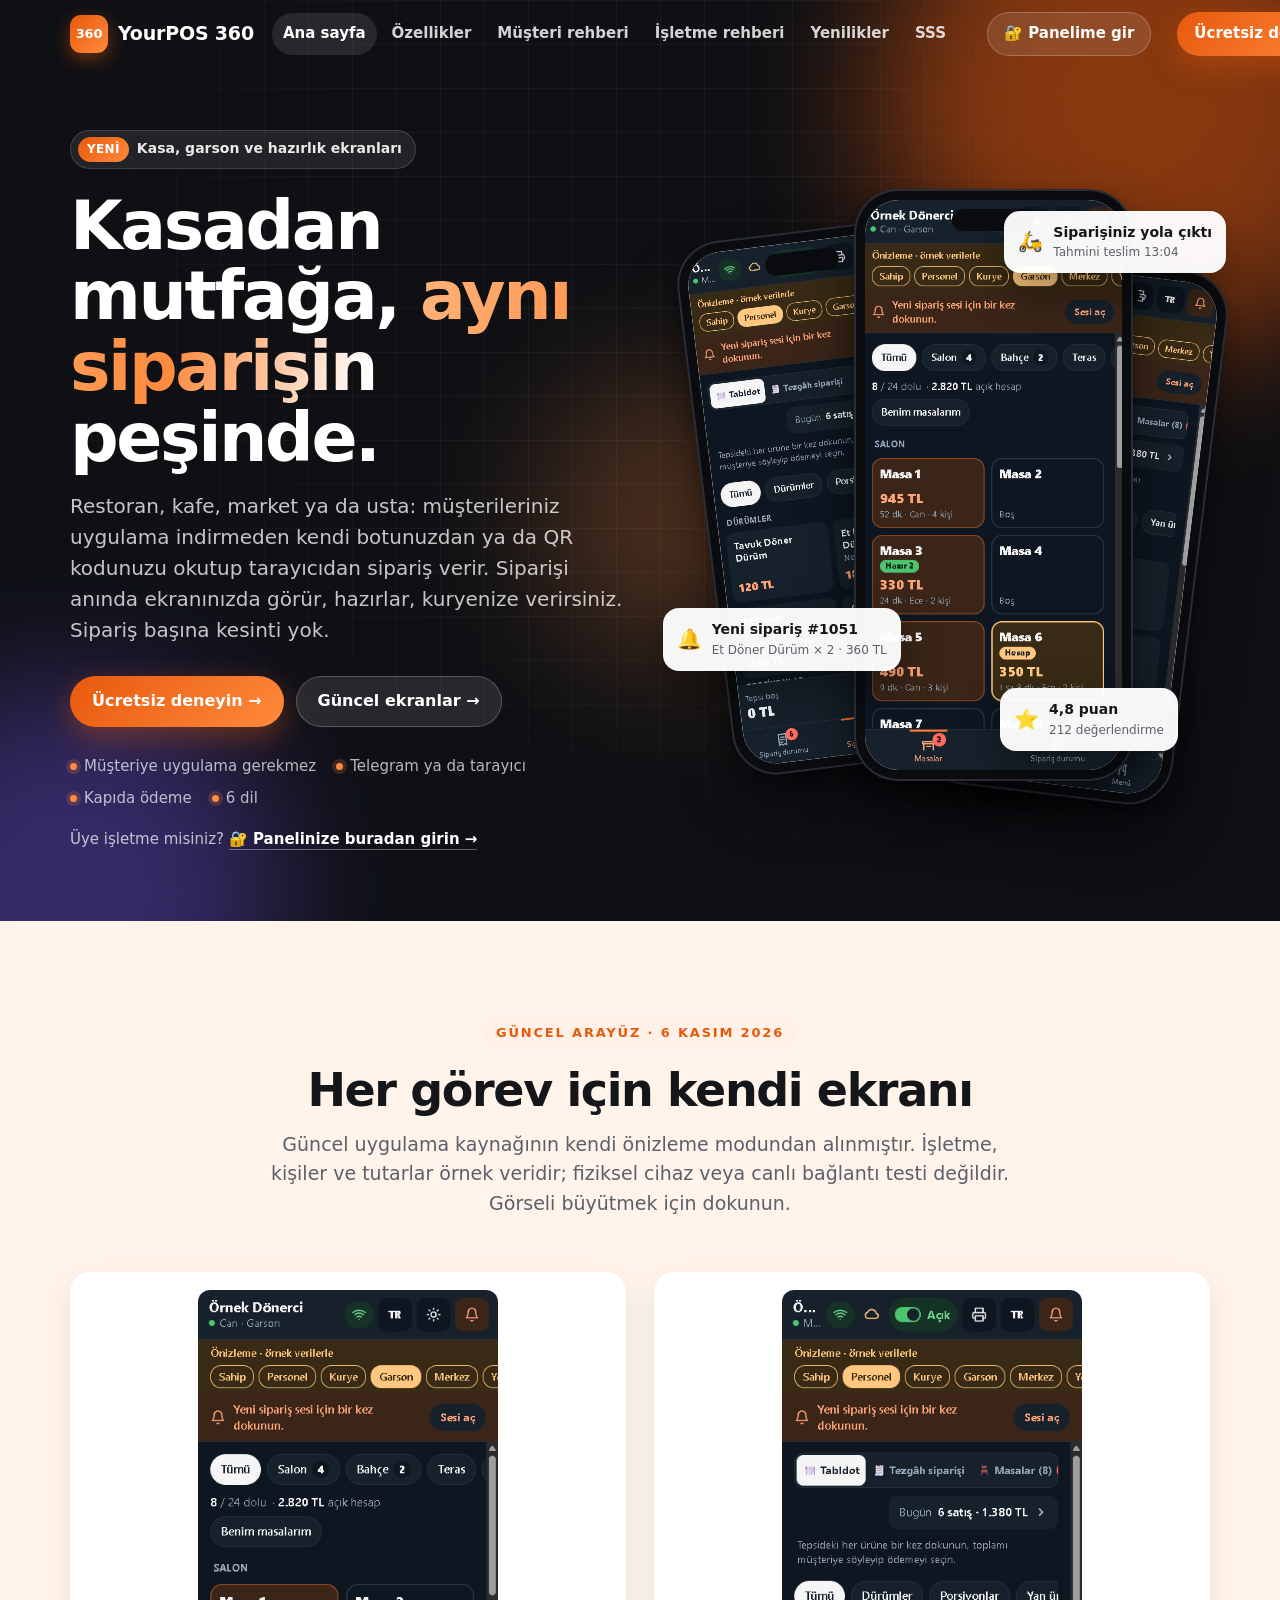
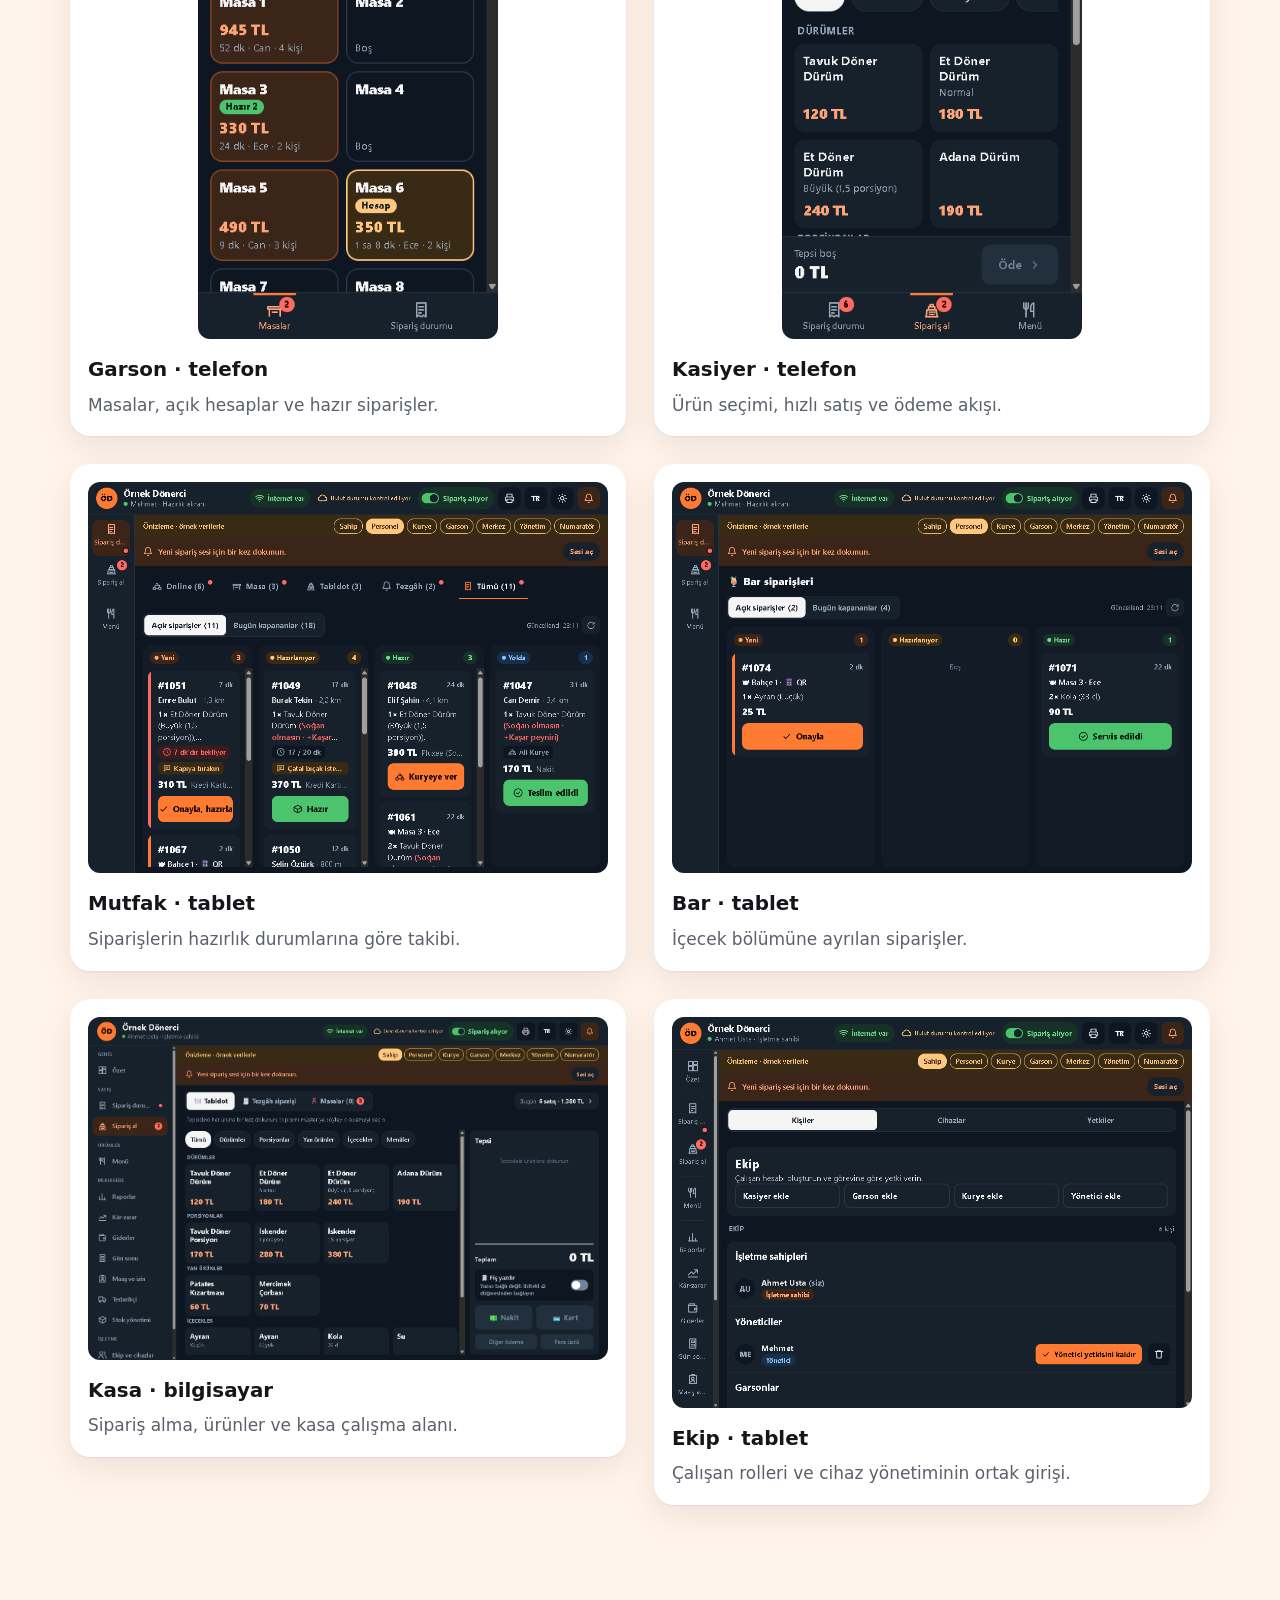
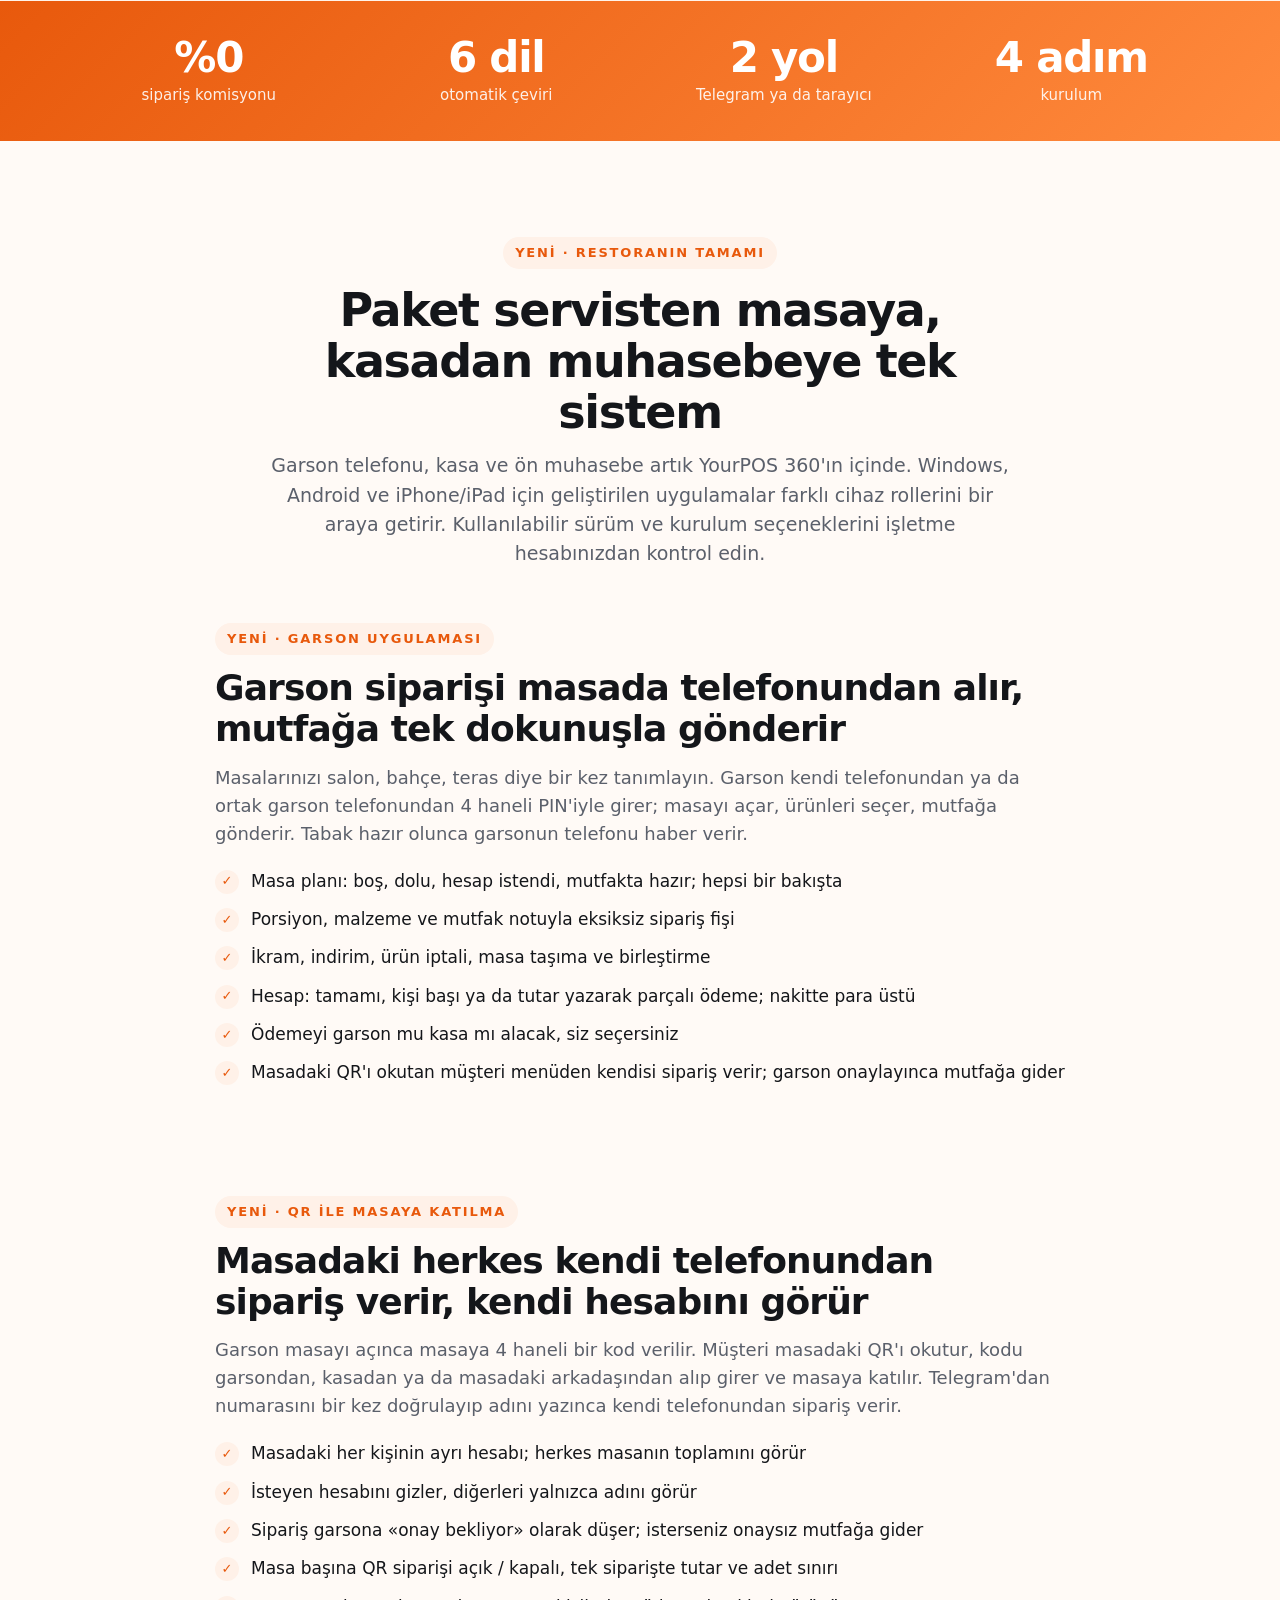
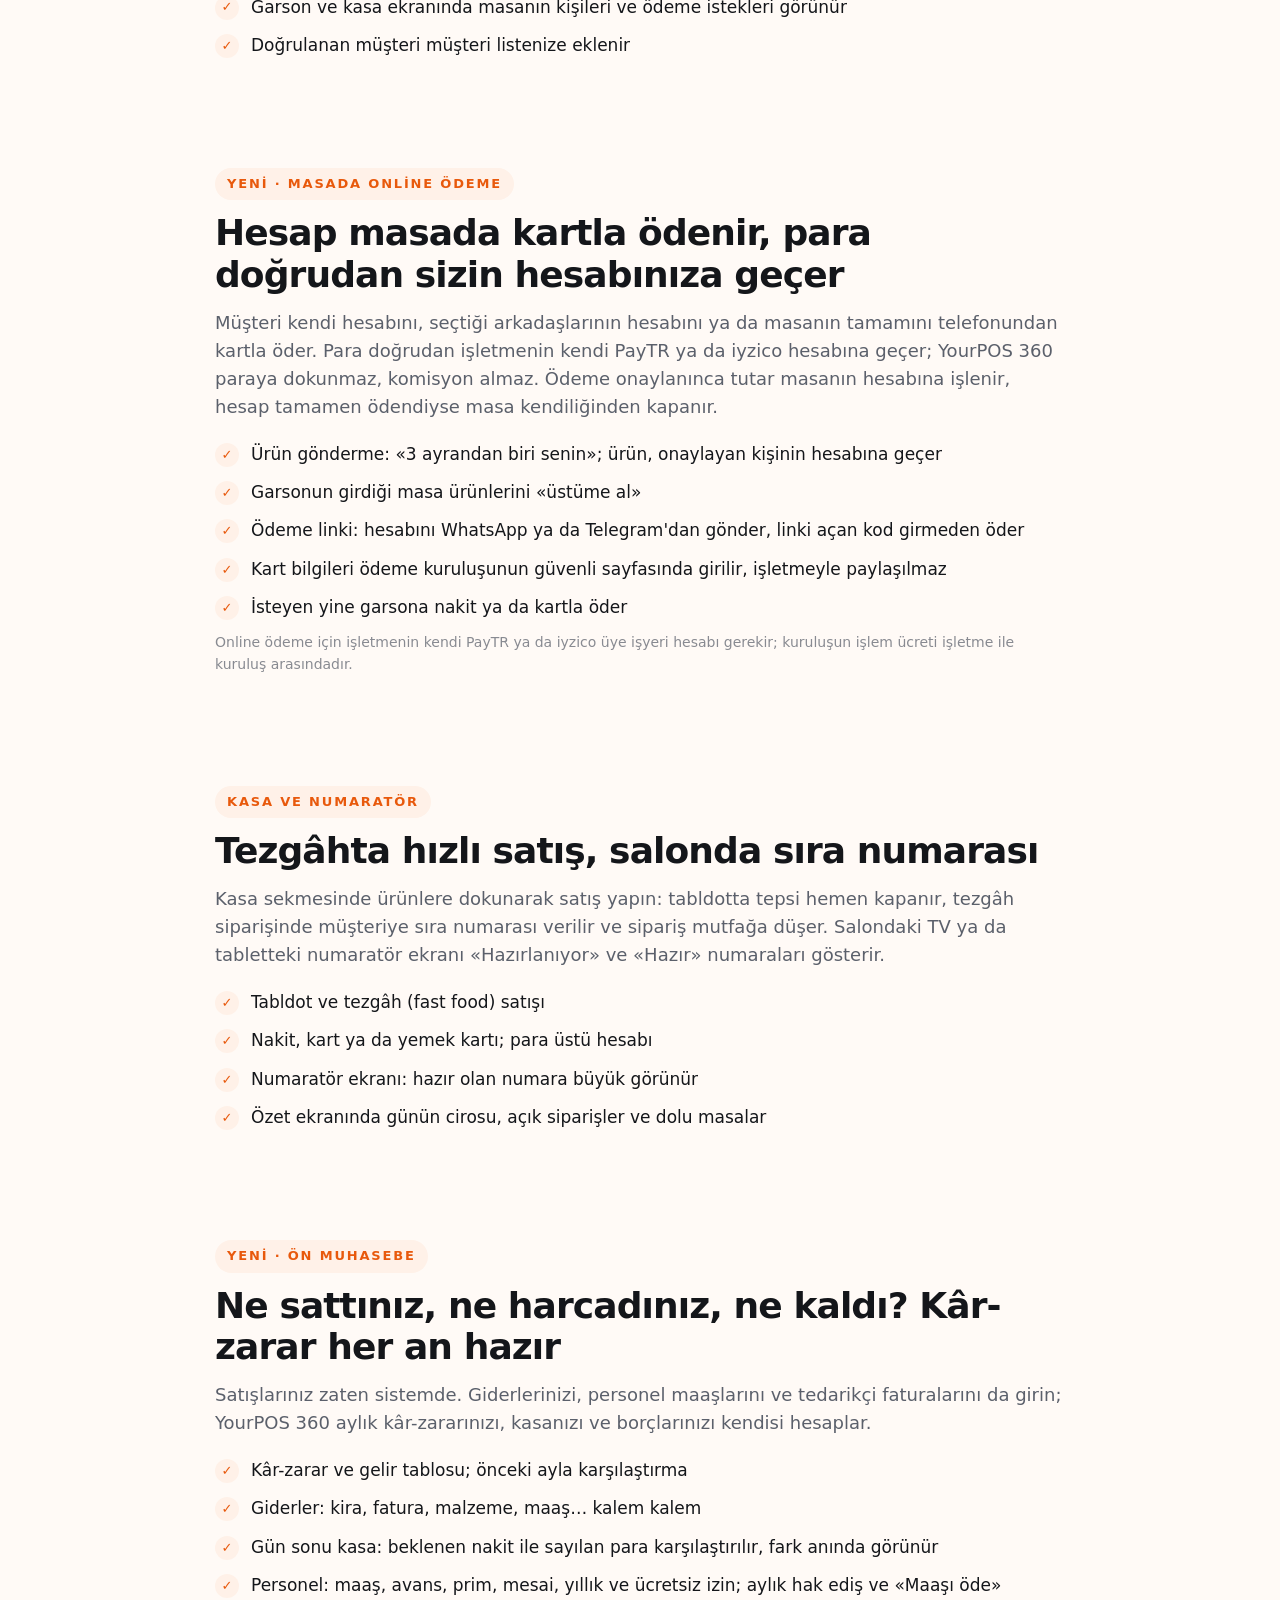
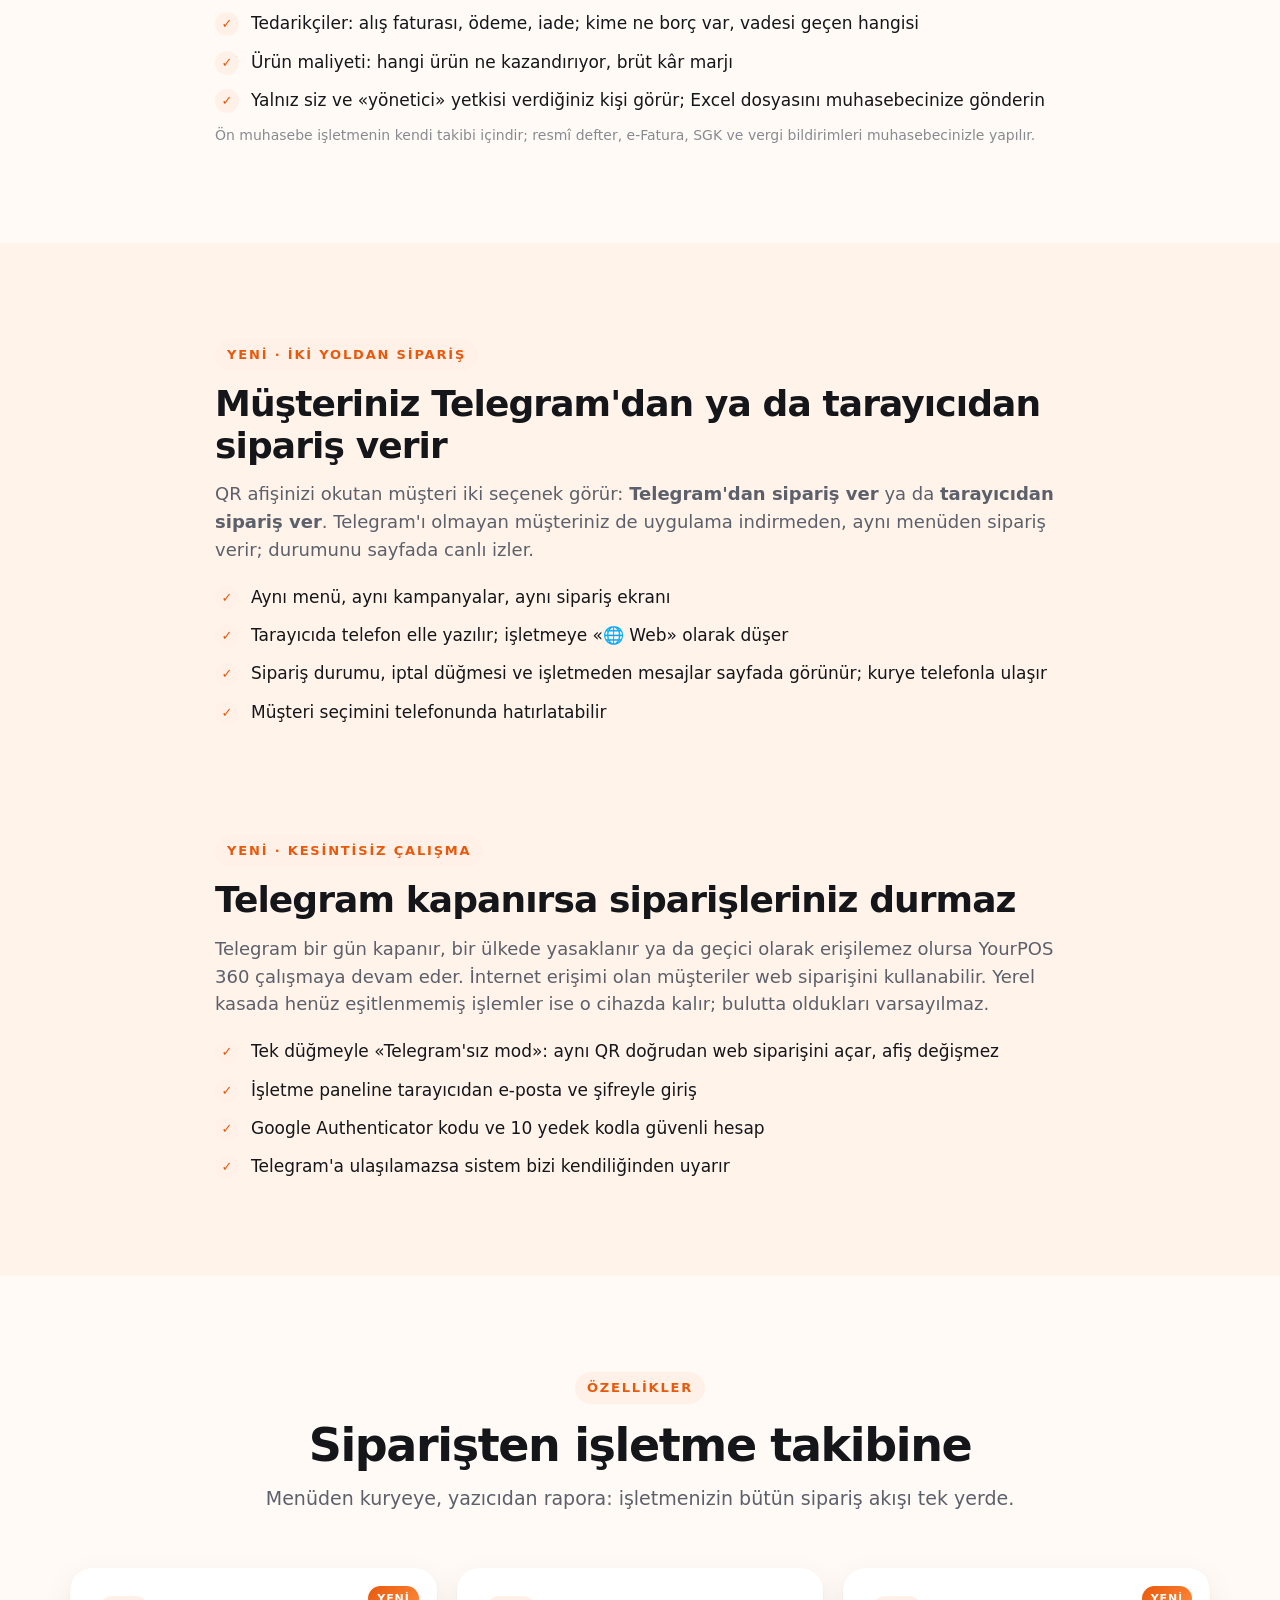
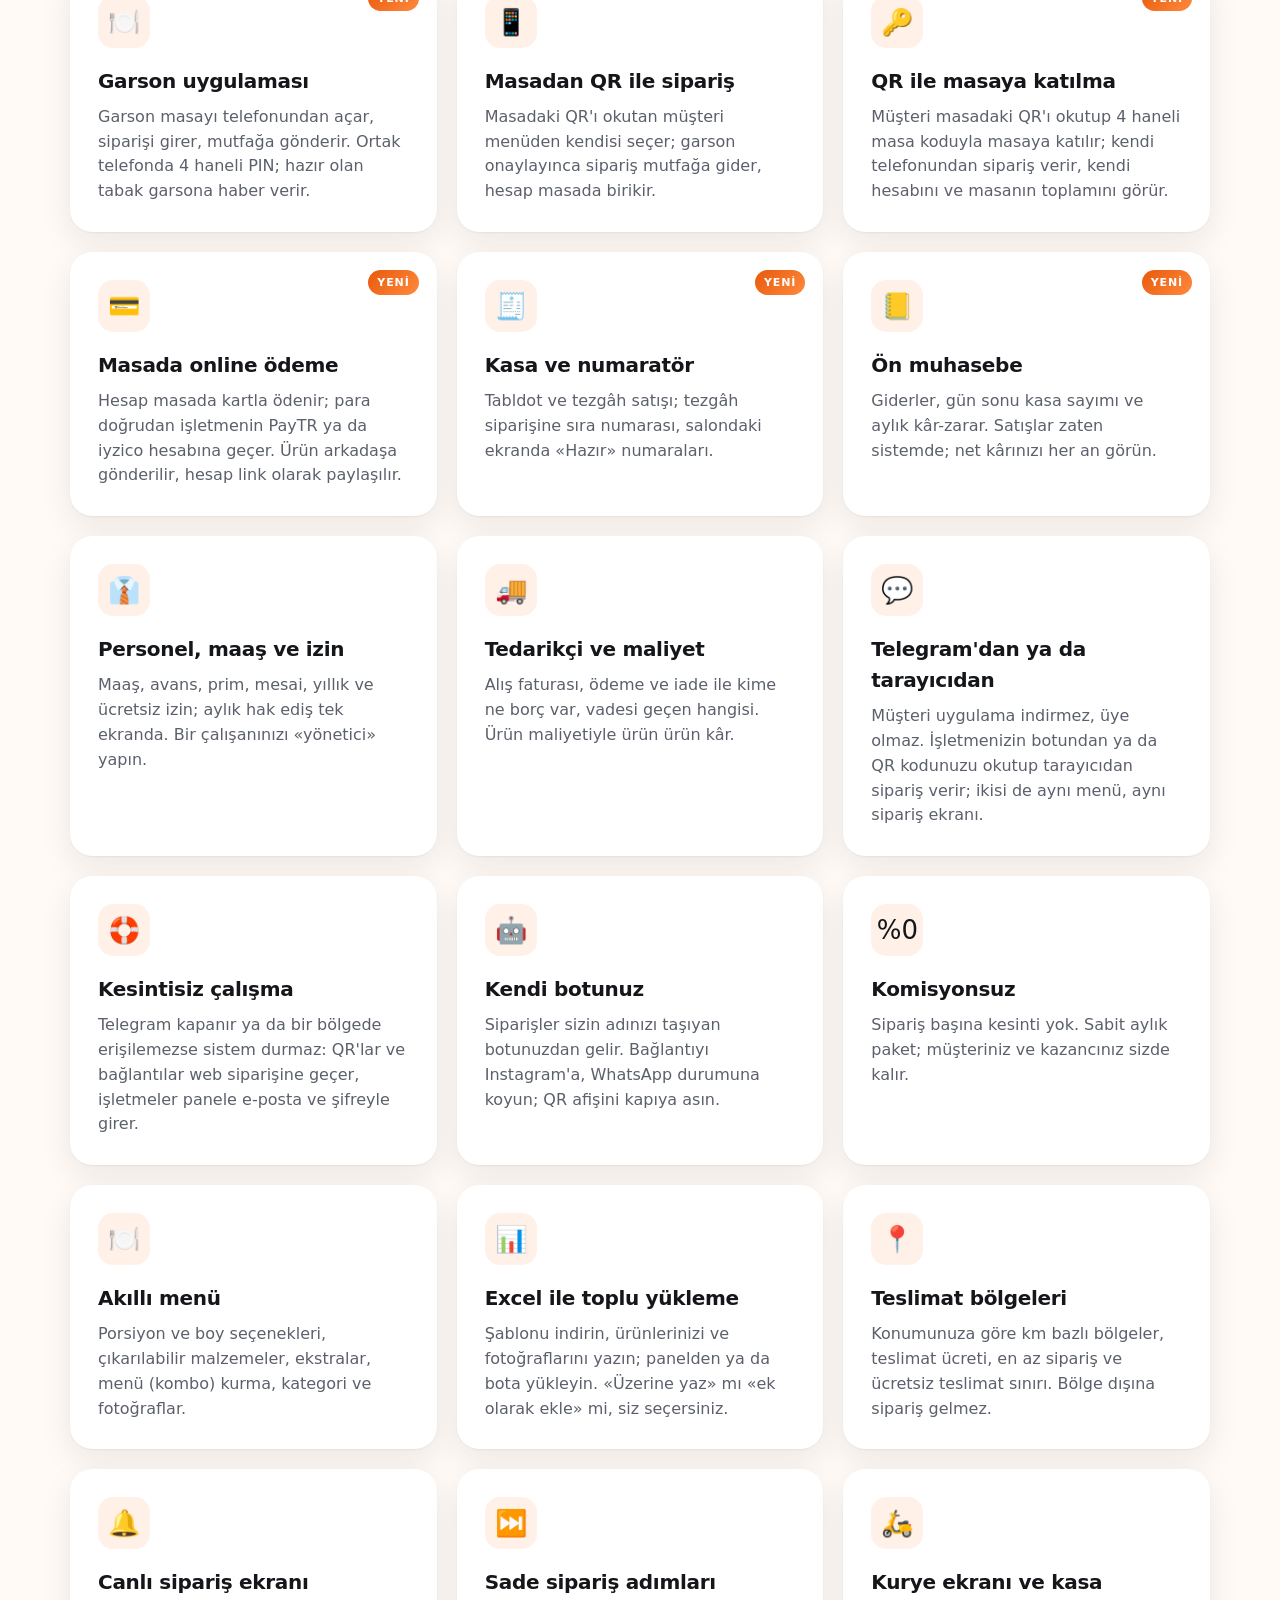
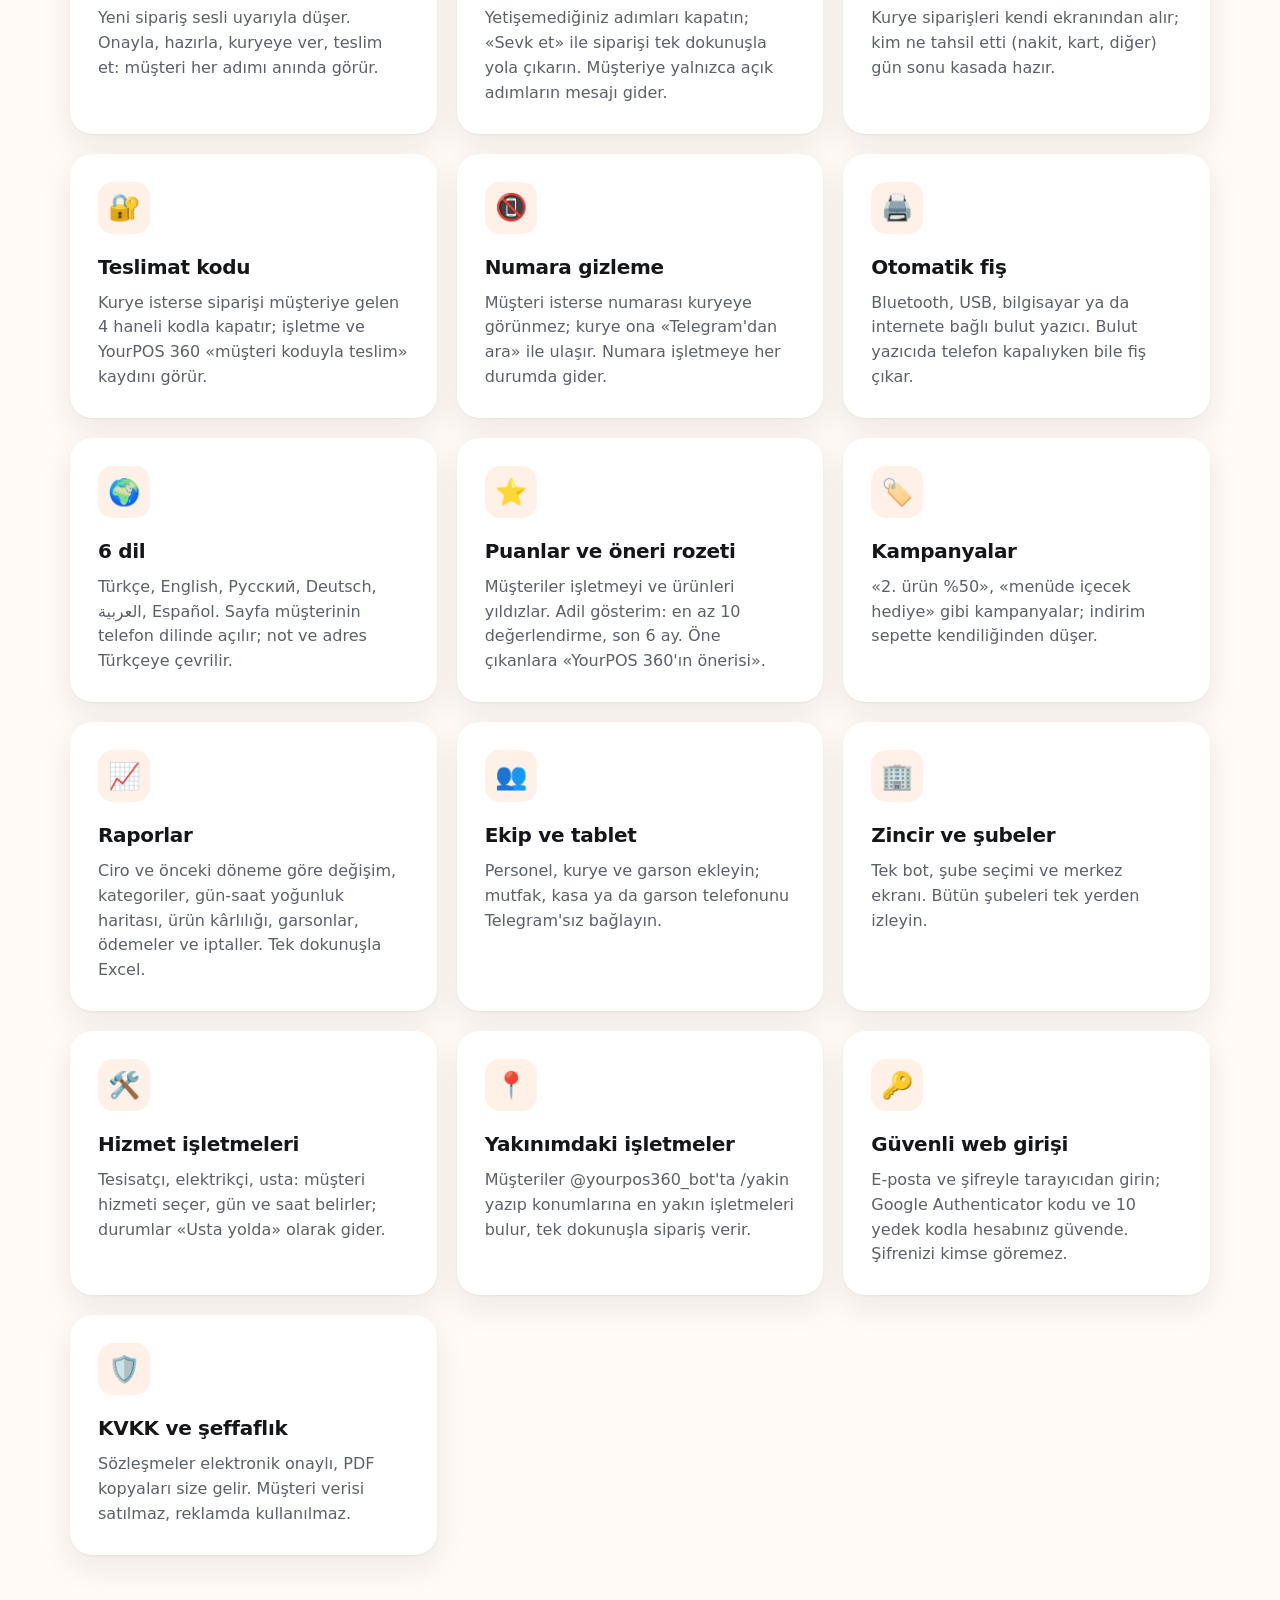
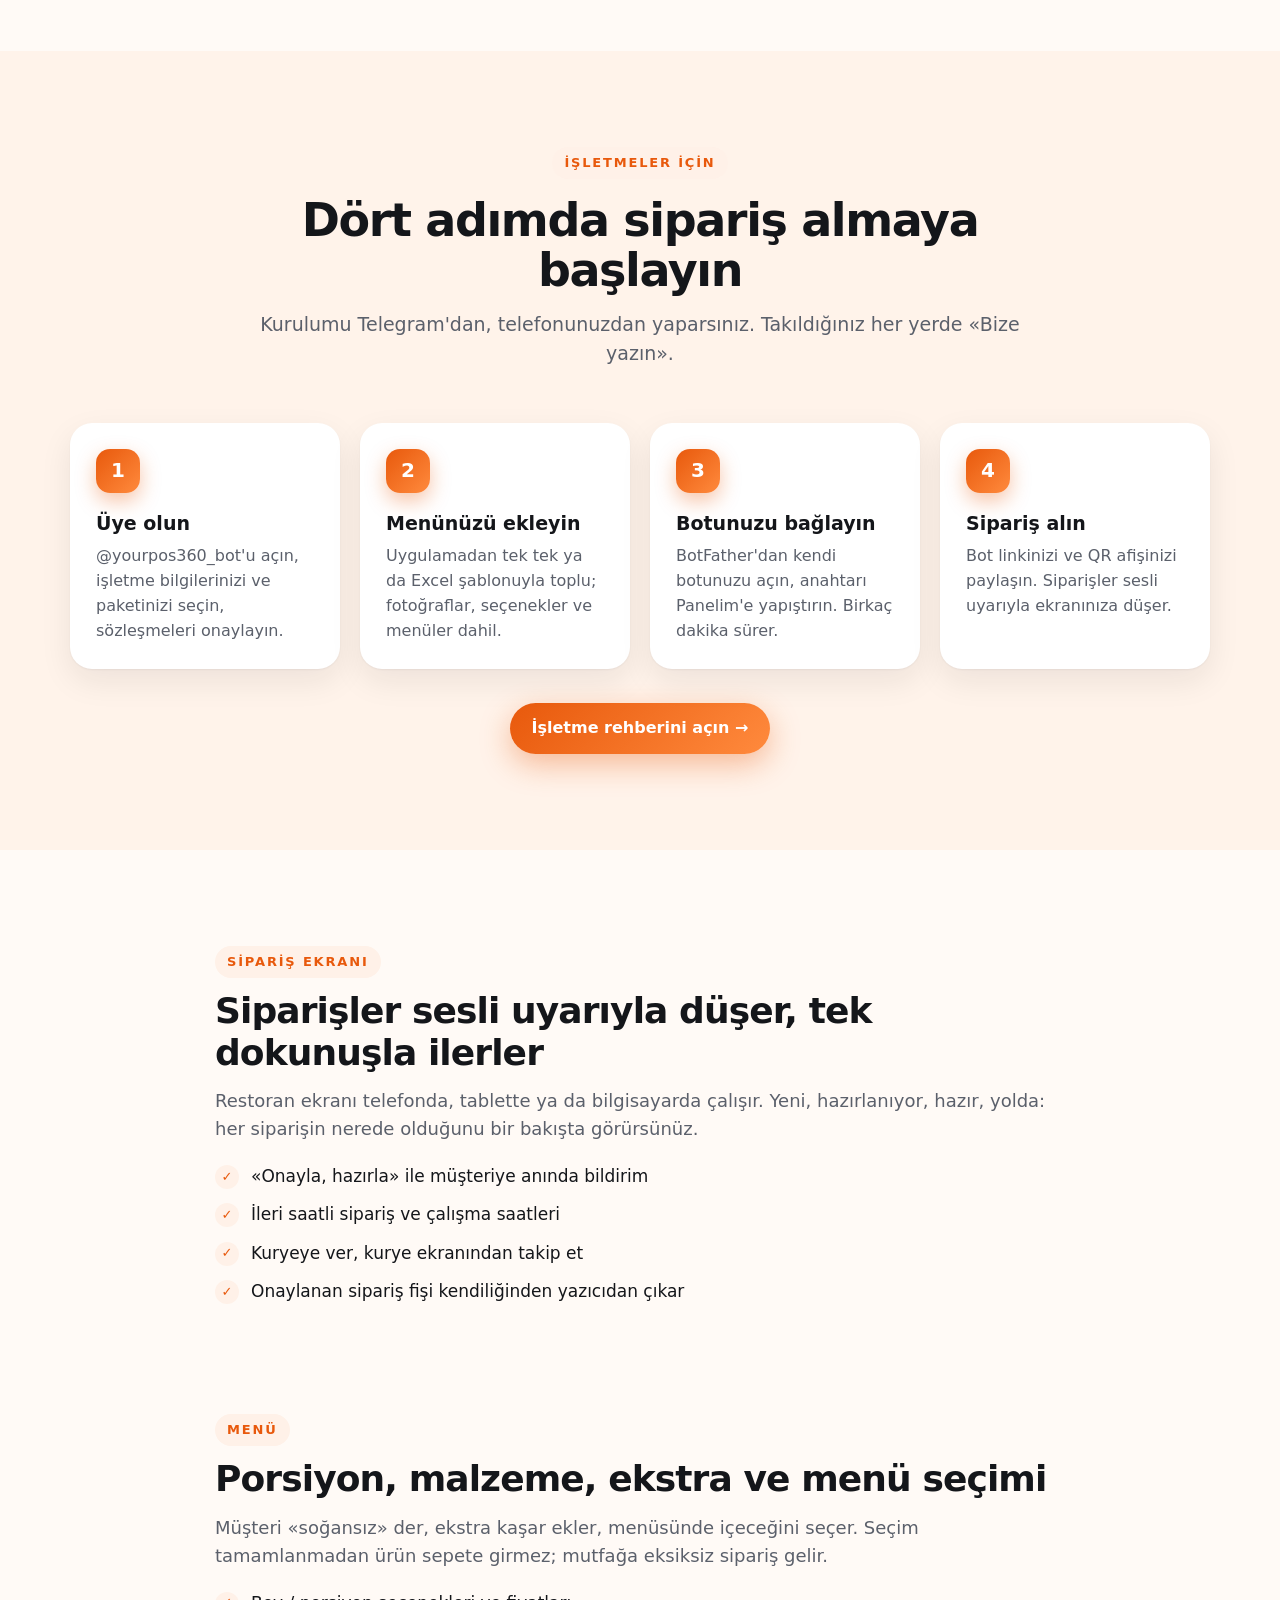
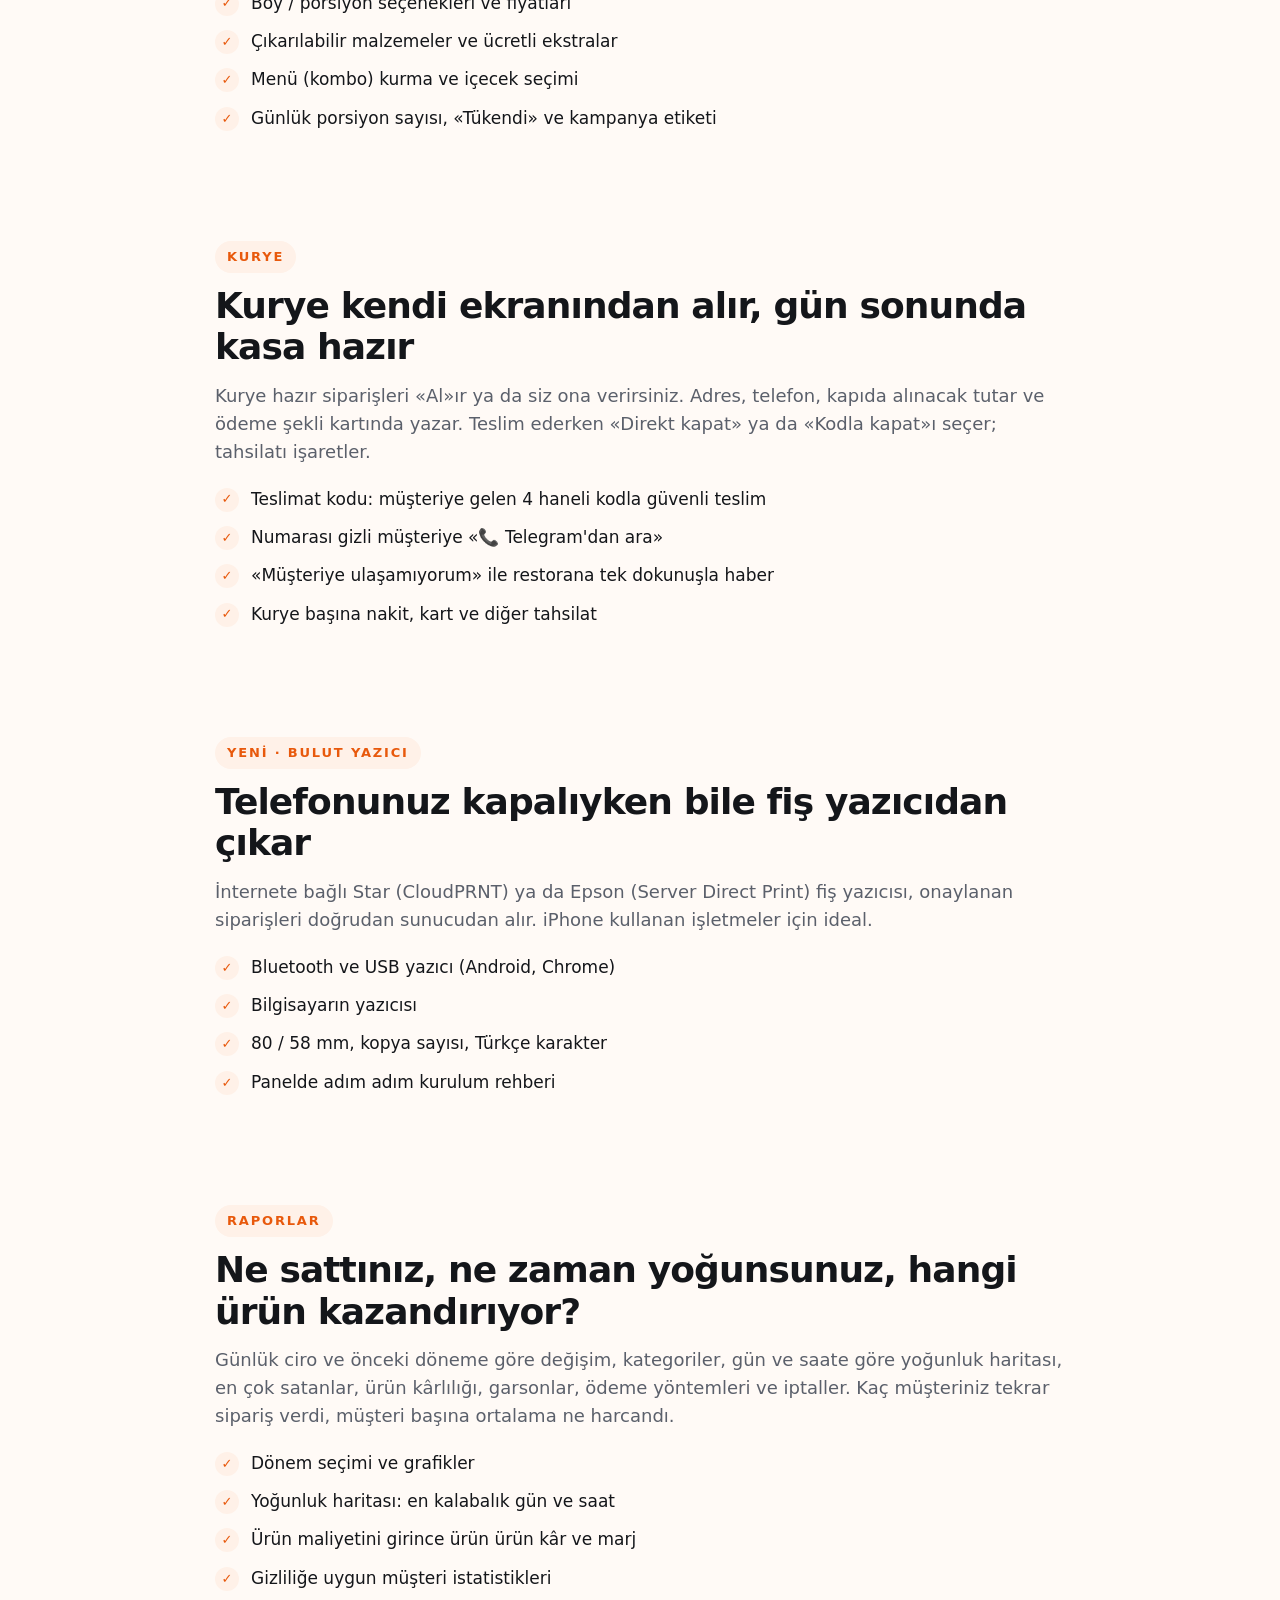
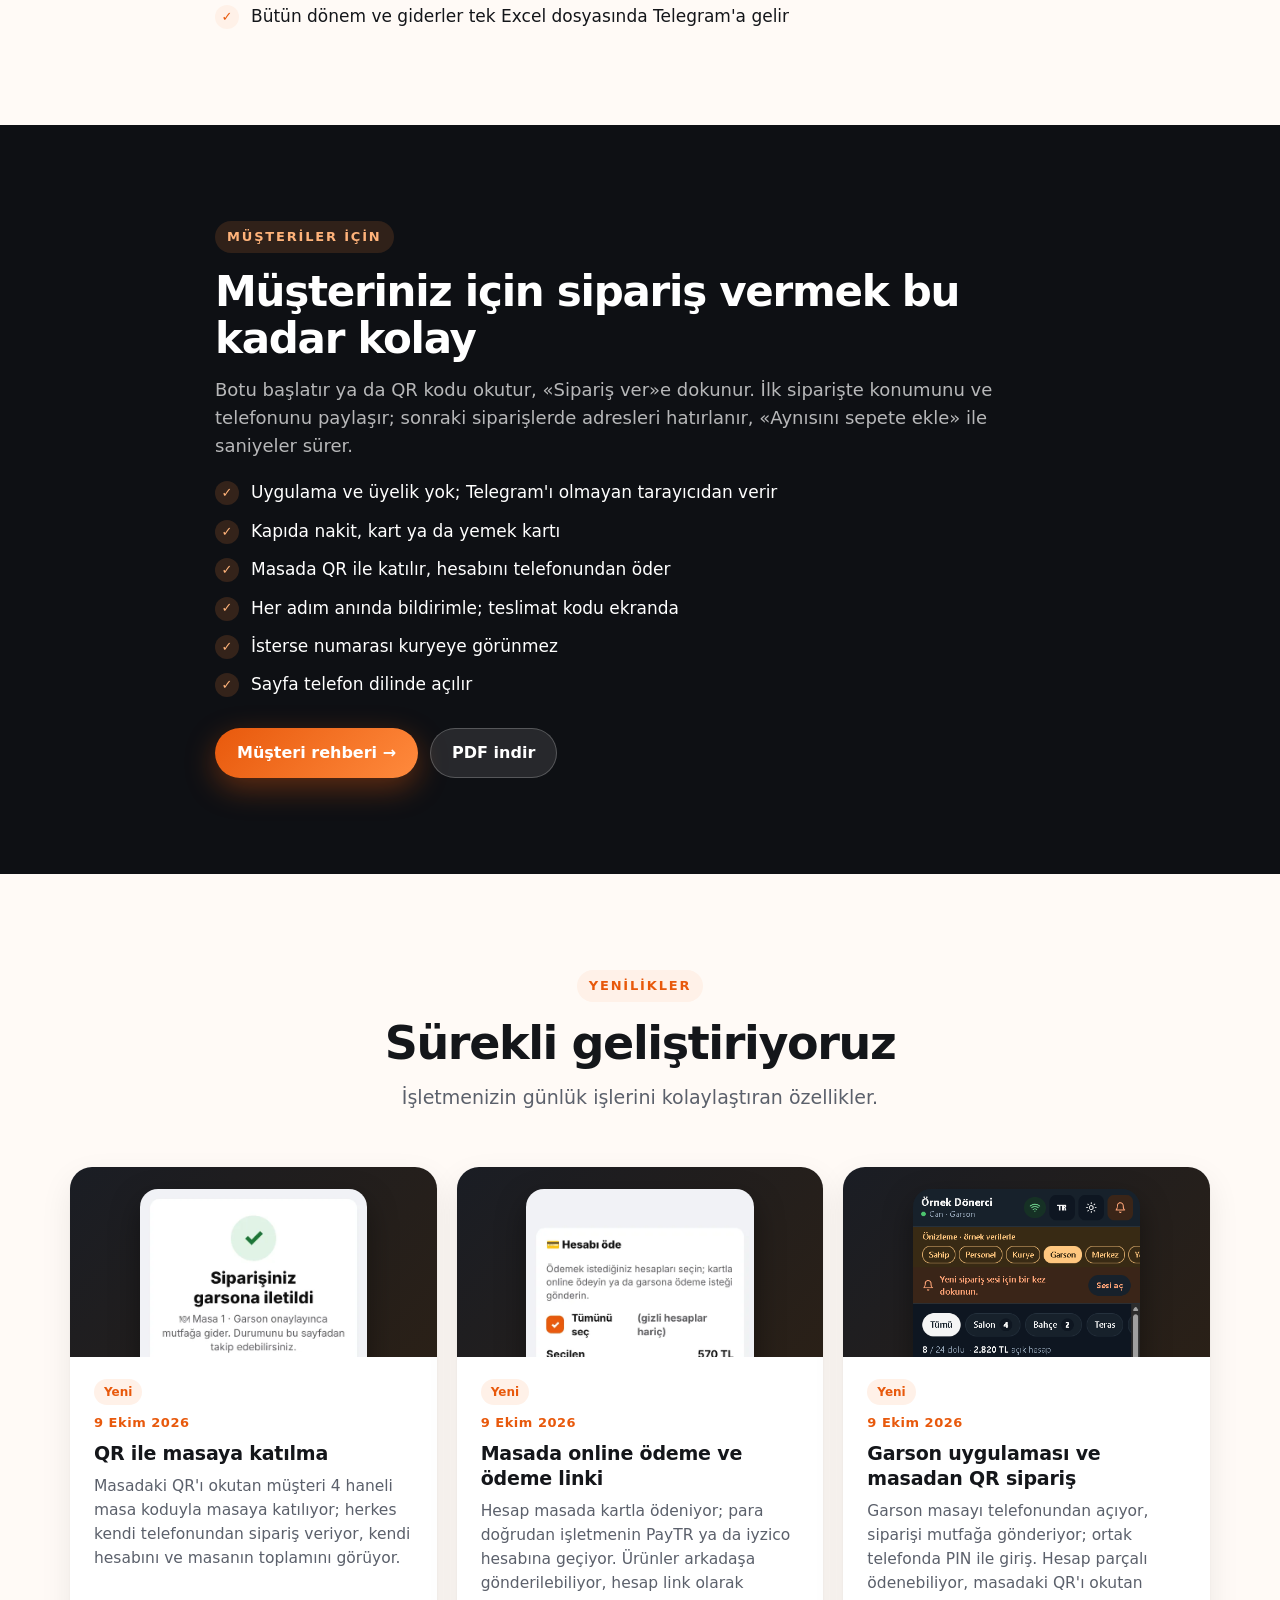
==== commit af3c3f09: "Show replacement screenshots directly without archive labels" ====
--- a/index.html
+++ b/index.html
@@ -181,13 +181,13 @@
 
 <section class="b" id="yenilikler">
   <div class="kap">
-    <div class="b-bas gor"><span class="etiket">Yenilikler</span><h2>Sürekli geliştiriyoruz</h2><p>Güncel cihaz düzeni aşağıdaki yerel kasa bölümünde anlatılır. Önceki web özelliklerinin tarihli arşivi:</p></div>
+    <div class="b-bas gor"><span class="etiket">Yenilikler</span><h2>Sürekli geliştiriyoruz</h2><p>İşletmenizin günlük işlerini kolaylaştıran özellikler.</p></div>
     <div class="haberler">
       <article class="haber gor d0"><div class="gorsel"><img src="assets/img/z5_masadakiler.webp" alt="" loading="lazy" width="540" height="1199" style="top:22px"></div><div class="ic"><span class="tur">Yeni</span><time>9 Ekim 2026</time><h3>QR ile masaya katılma</h3><p>Masadaki QR'ı okutan müşteri 4 haneli masa koduyla masaya katılıyor; herkes kendi telefonundan sipariş veriyor, kendi hesabını ve masanın toplamını görüyor.</p></div></article>
       <article class="haber gor d1"><div class="gorsel"><img src="assets/img/z7_hesap_ode.webp" alt="" loading="lazy" width="540" height="1199" style="top:22px"></div><div class="ic"><span class="tur">Yeni</span><time>9 Ekim 2026</time><h3>Masada online ödeme ve ödeme linki</h3><p>Hesap masada kartla ödeniyor; para doğrudan işletmenin PayTR ya da iyzico hesabına geçiyor. Ürünler arkadaşa gönderilebiliyor, hesap link olarak paylaşılabiliyor.</p></div></article>
-      <article class="haber gor d2"><div class="gorsel"><img src="assets/img/g1_garson_masalar.webp" alt="" loading="lazy" width="540" height="1199" style="top:22px"></div><div class="ic"><span class="tur">Yeni</span><time>9 Ekim 2026</time><h3>Garson uygulaması ve masadan QR sipariş</h3><p>Garson masayı telefonundan açıyor, siparişi mutfağa gönderiyor; ortak telefonda PIN ile giriş. Hesap parçalı ödenebiliyor, masadaki QR'ı okutan müşteri kendisi sipariş verebiliyor.</p></div></article>
+      <article class="haber gor d2"><div class="gorsel"><img src="assets/img/current/garson.png" alt="" loading="lazy" width="540" height="1199" style="top:22px"></div><div class="ic"><span class="tur">Yeni</span><time>9 Ekim 2026</time><h3>Garson uygulaması ve masadan QR sipariş</h3><p>Garson masayı telefonundan açıyor, siparişi mutfağa gönderiyor; ortak telefonda PIN ile giriş. Hesap parçalı ödenebiliyor, masadaki QR'ı okutan müşteri kendisi sipariş verebiliyor.</p></div></article>
       <article class="haber gor d0"><div class="gorsel"><img src="assets/img/e1_kar_zarar.webp" alt="" loading="lazy" width="540" height="1199" style="top:22px"></div><div class="ic"><span class="tur">Yeni</span><time>9 Ekim 2026</time><h3>Ön muhasebe: kâr-zarar, gider, personel, tedarikçi</h3><p>Giderler, gün sonu kasa sayımı, maaş-avans-izin, tedarikçi borçları ve ürün maliyeti. Aylık net kâr her an hazır; bir çalışanınızı «yönetici» yapabilirsiniz.</p></div></article>
-      <article class="haber gor d1"><div class="gorsel"><img src="assets/img/k1_kasa.webp" alt="" loading="lazy" width="540" height="1199" style="top:22px"></div><div class="ic"><span class="tur">Kasa</span><time>9 Ekim 2026</time><h3>Tabldot, tezgâh siparişi ve numaratör</h3><p>Kasa sekmesinden hızlı satış: tabldot hemen kapanır, tezgâh siparişine sıra numarası verilir; numaratör ekranı hazır numaraları gösterir.</p></div></article>
+      <article class="haber gor d1"><div class="gorsel"><img src="assets/img/current/kasa.png" alt="" loading="lazy" width="540" height="1199" style="top:22px"></div><div class="ic"><span class="tur">Kasa</span><time>9 Ekim 2026</time><h3>Tabldot, tezgâh siparişi ve numaratör</h3><p>Kasa sekmesinden hızlı satış: tabldot hemen kapanır, tezgâh siparişine sıra numarası verilir; numaratör ekranı hazır numaraları gösterir.</p></div></article>
       <article class="haber gor d2"><div class="gorsel"><img src="assets/img/y3c_web_mesaj.webp" alt="" loading="lazy" width="540" height="1199" style="top:-228px"></div><div class="ic"><span class="tur">Müşteri</span><time>8 Ekim 2026</time><h3>Tarayıcıdan sipariş verene sayfaya özel mesajlar</h3><p>Tarayıcıdan sipariş veren müşterinin bütün mesajları sipariş sayfasında toplanıyor; «sohbete yazın» gibi Telegram yönlendirmeleri yok. İptal düğmesi sayfada, kurye telefonla ulaşıyor.</p></div></article>
       <article class="haber gor d0"><div class="gorsel"><img src="assets/img/y1_q_secim.webp" alt="" loading="lazy" width="540" height="1199" style="top:22px"></div><div class="ic"><span class="tur">Yeni</span><time>8 Ekim 2026</time><h3>Telegram'sız sipariş ve kesintisiz çalışma</h3><p>QR kodunuzu okutan müşteri Telegram'dan ya da tarayıcıdan sipariş veriyor. Telegram kapanırsa sistem web'den çalışmaya devam ediyor; panele e-posta ve şifreyle girilebiliyor.</p></div></article>
       <article class="haber gor d1"><div class="gorsel"><img src="assets/img/y6_teslim_kod.webp" alt="" loading="lazy" width="540" height="1199" style="top:22px"></div><div class="ic"><span class="tur">Kurye</span><time>8 Ekim 2026</time><h3>Teslimat kodu ve «Telegram'dan ara»</h3><p>Kurye siparişi müşterinin söylediği 4 haneli kodla kapatabiliyor. Numarasını gizleyen müşteriye Telegram'dan arayarak ulaşıyor.</p></div></article>
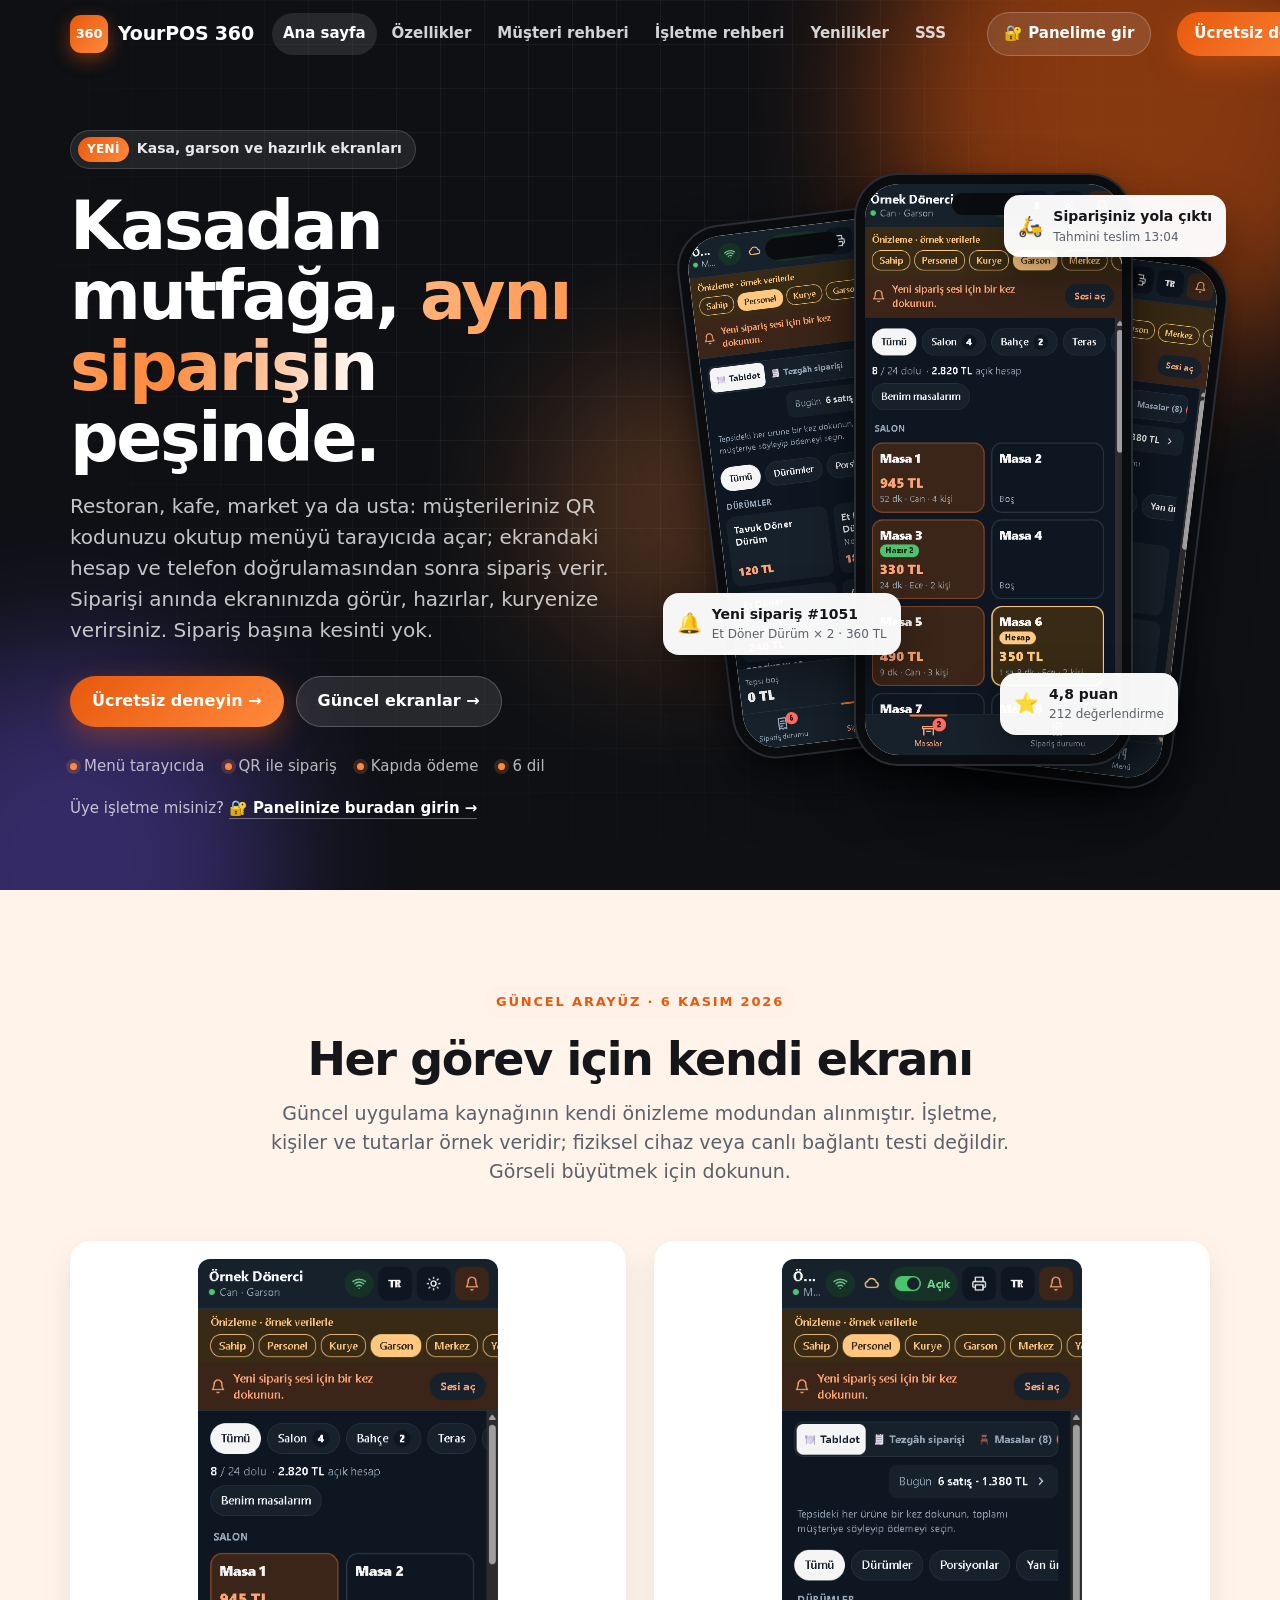
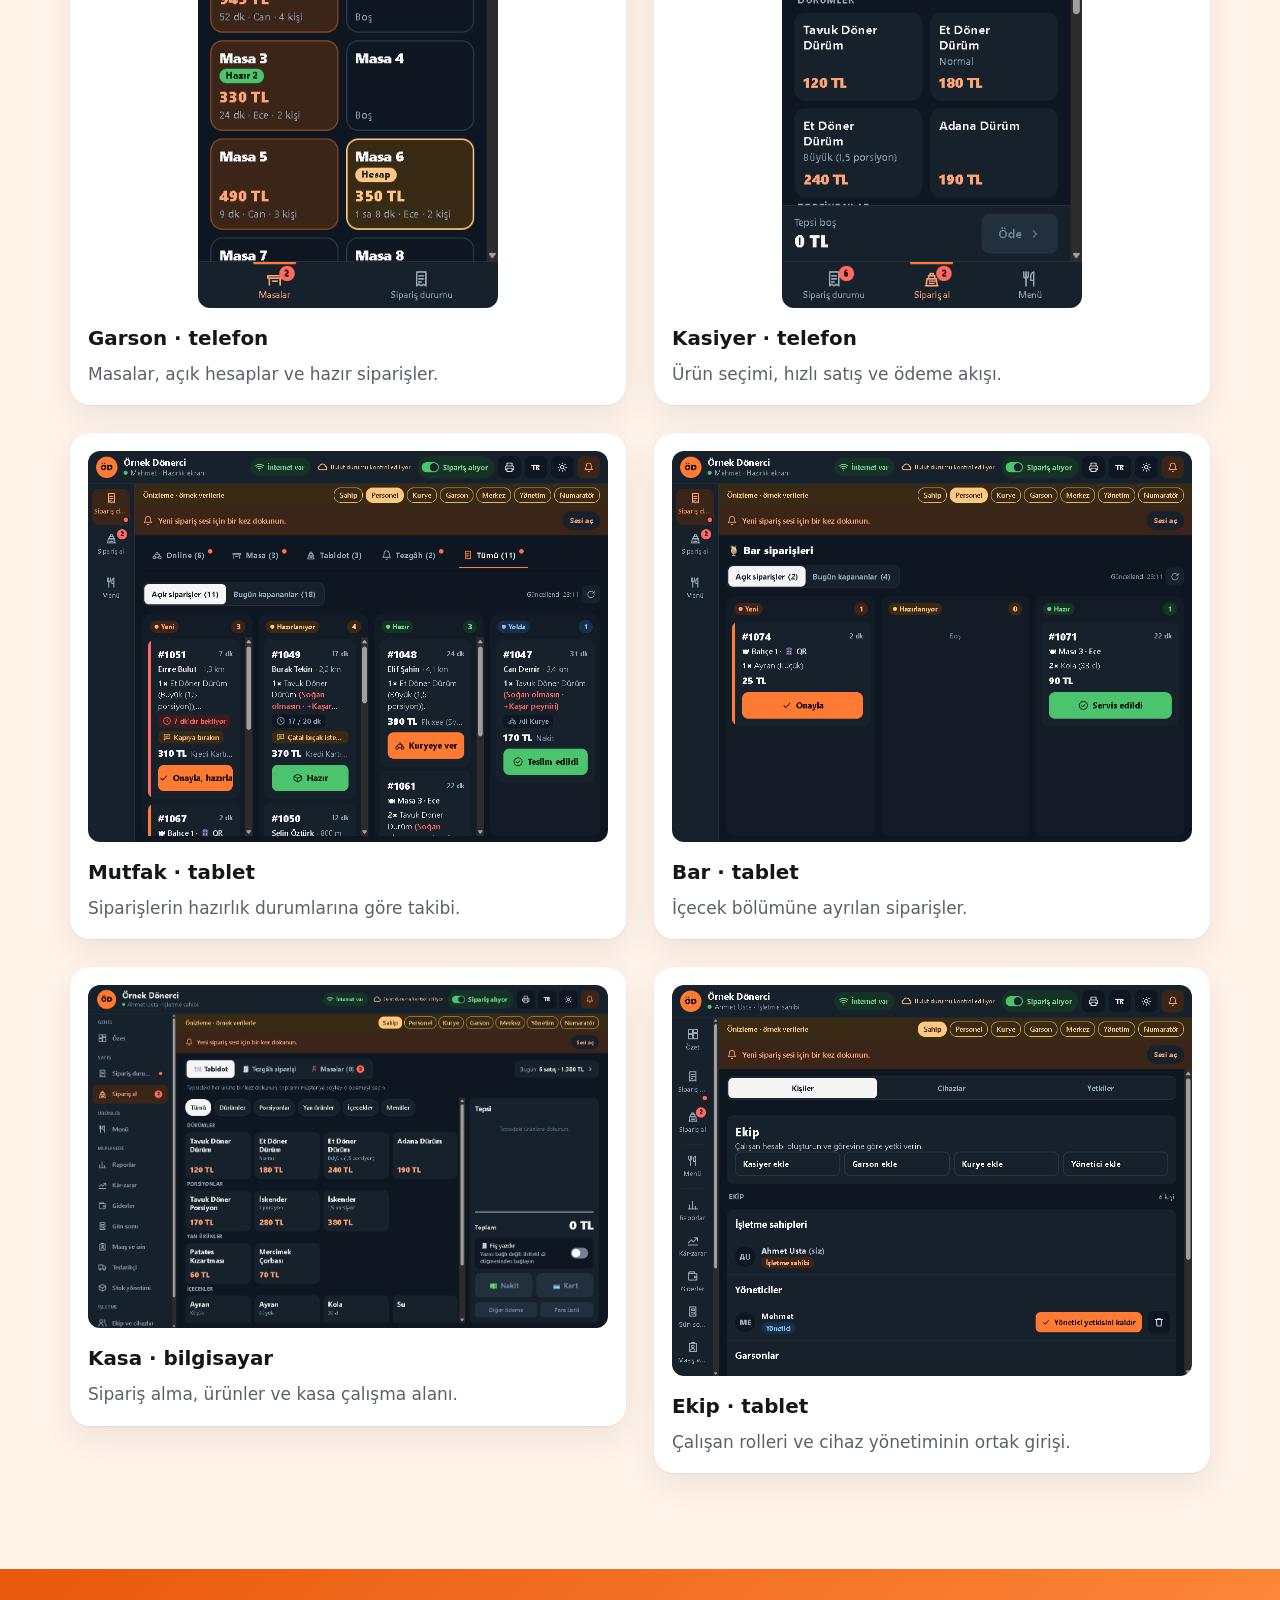
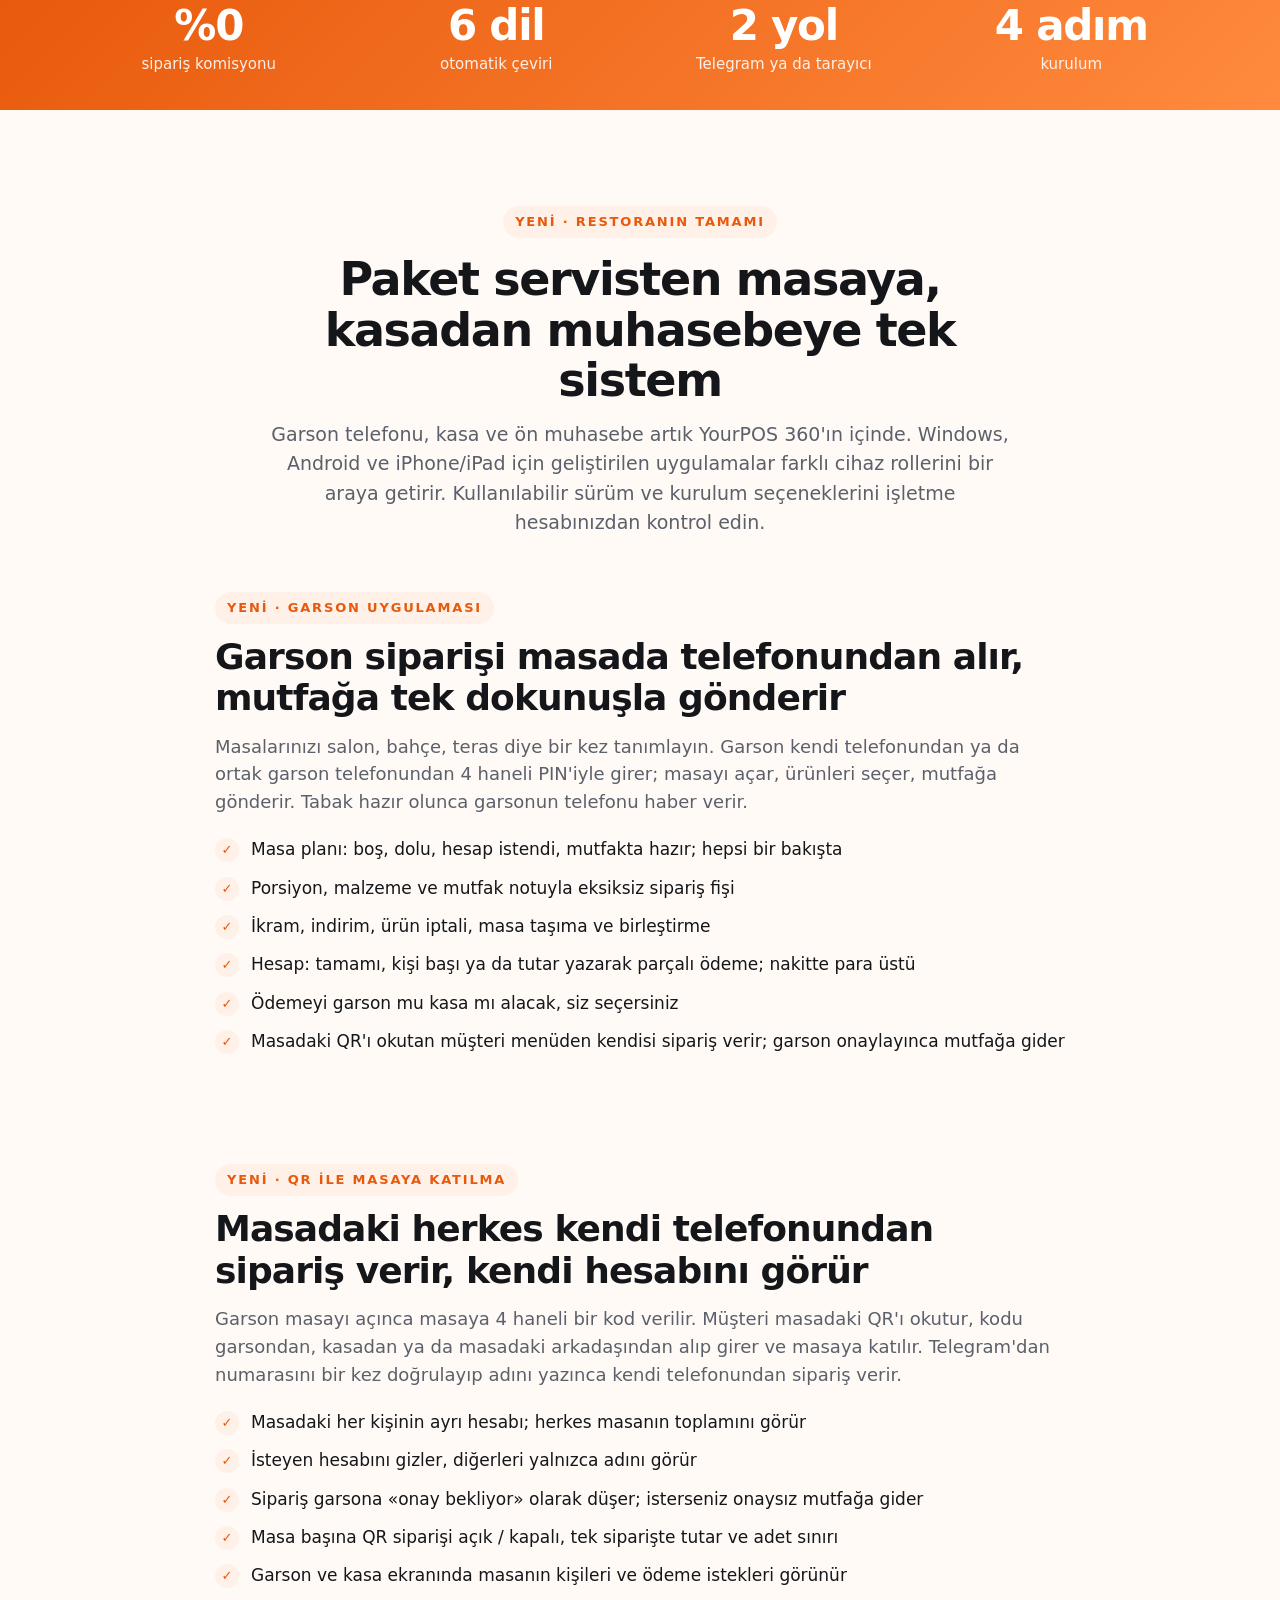
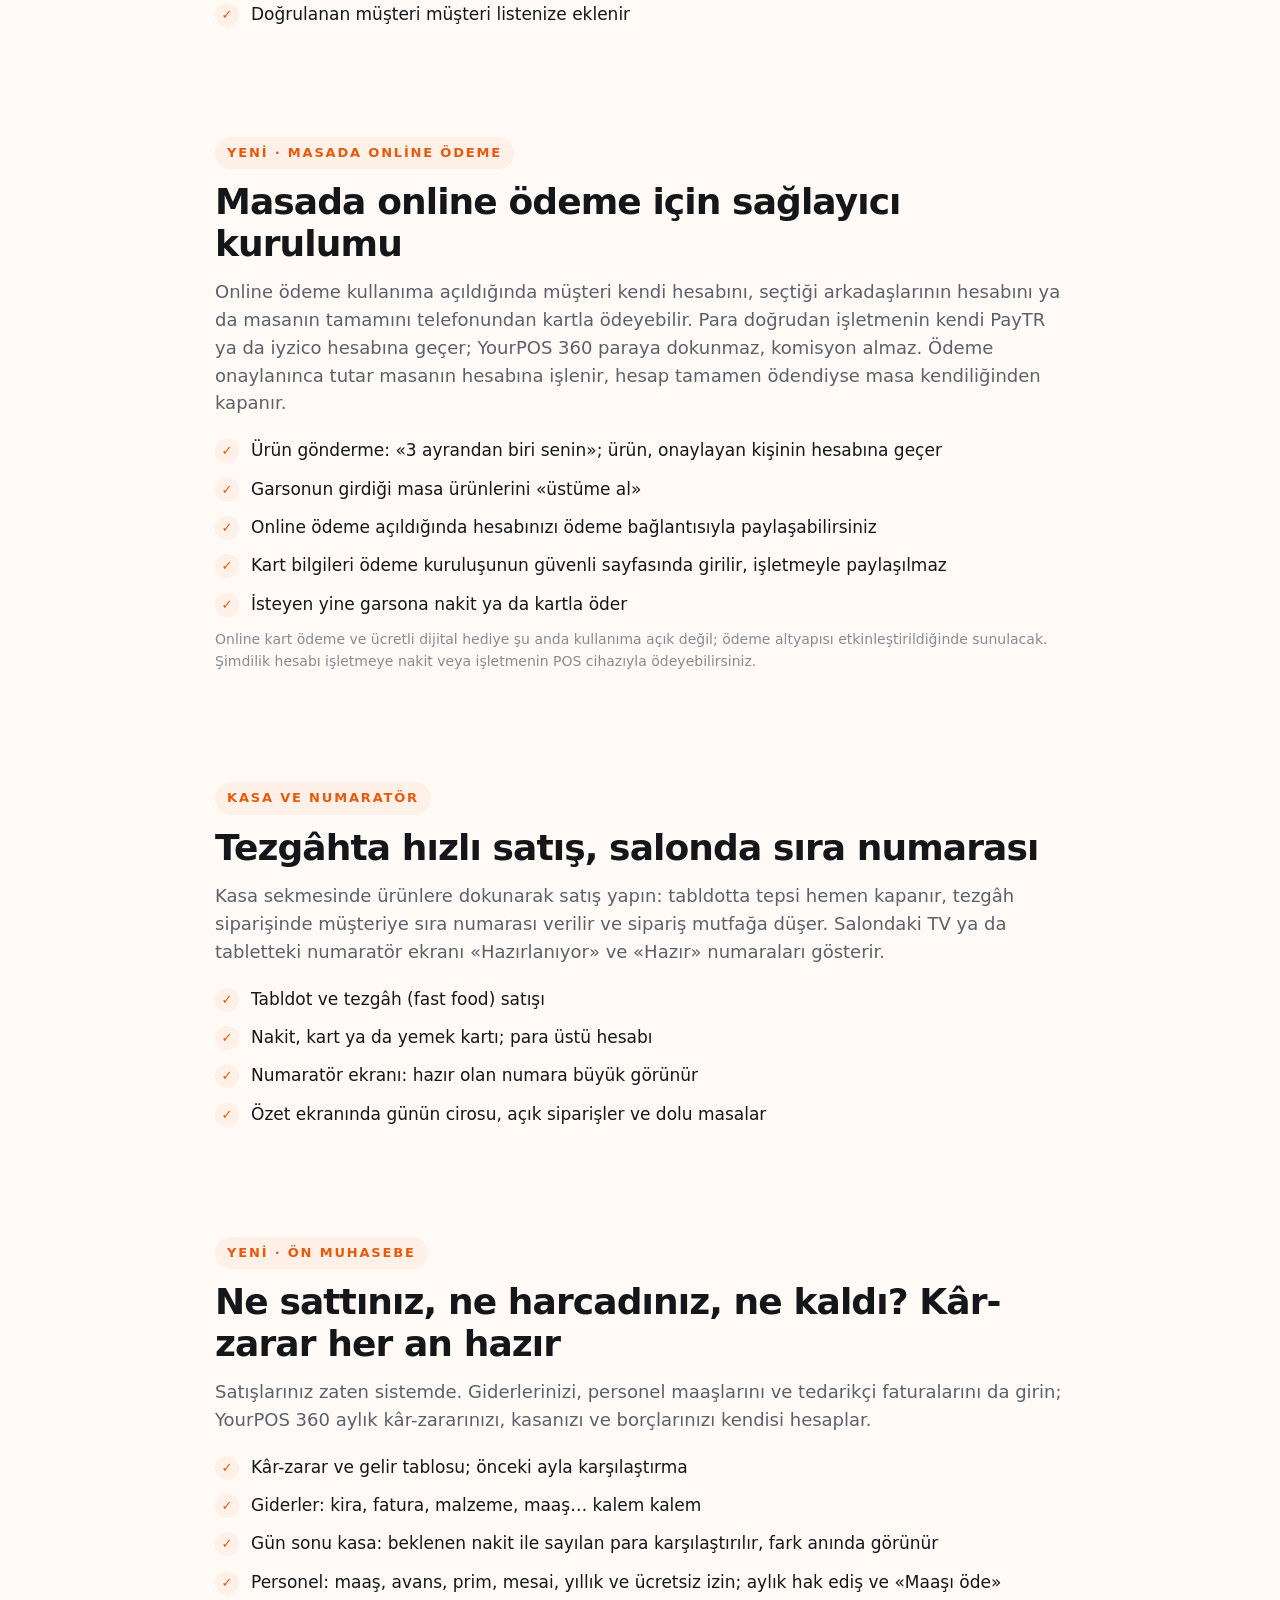
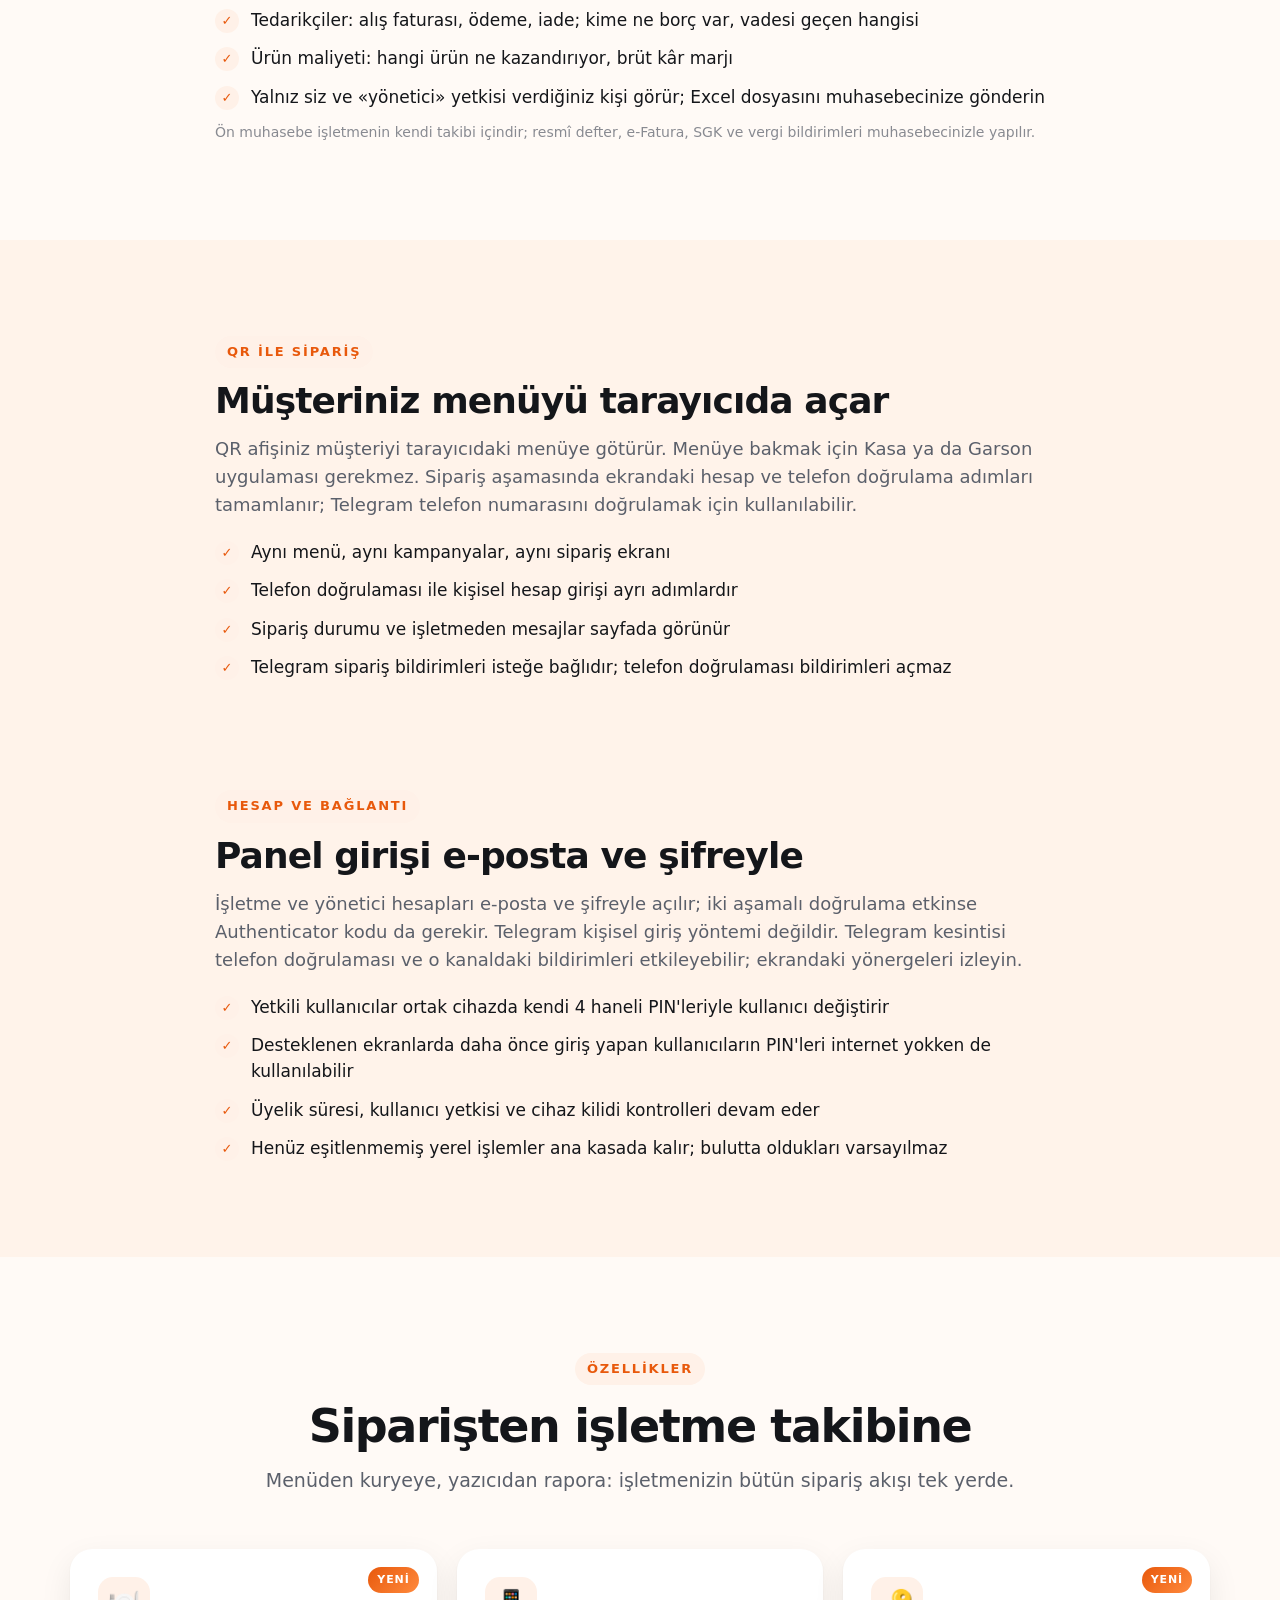
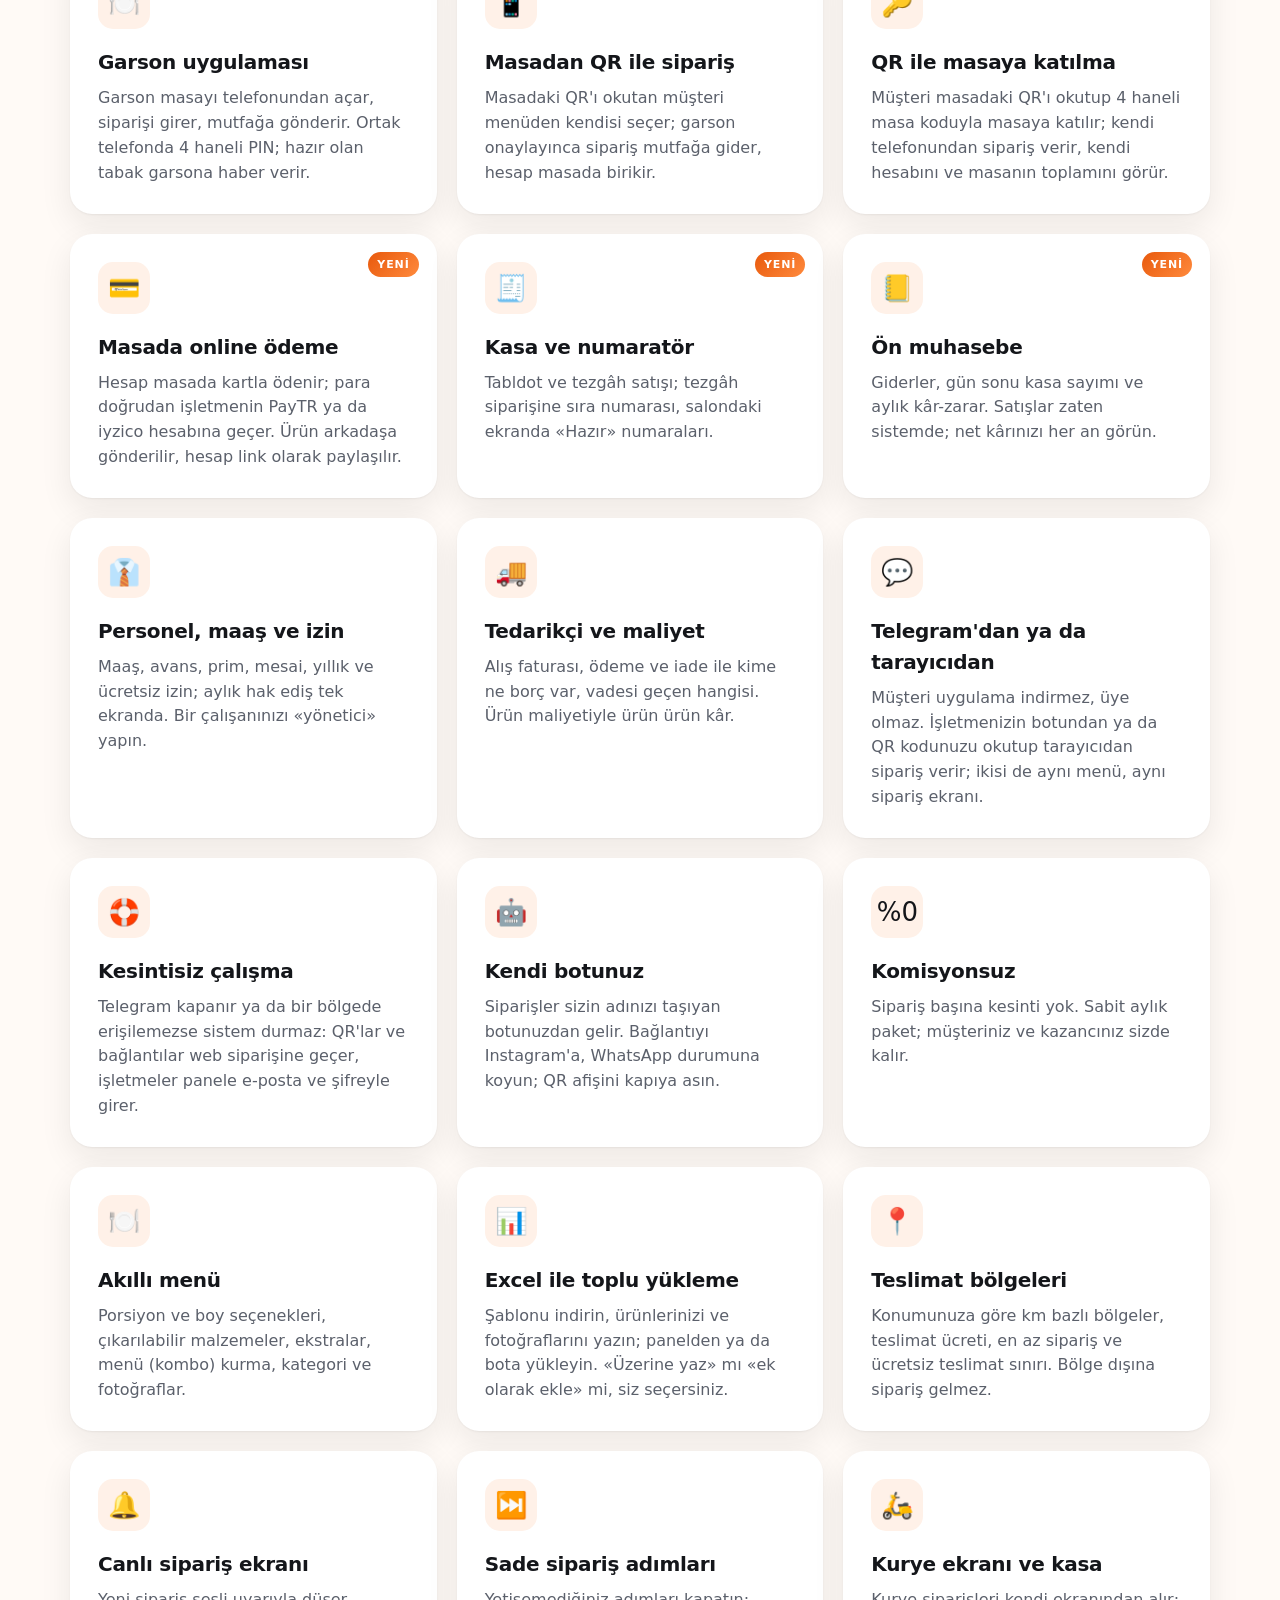
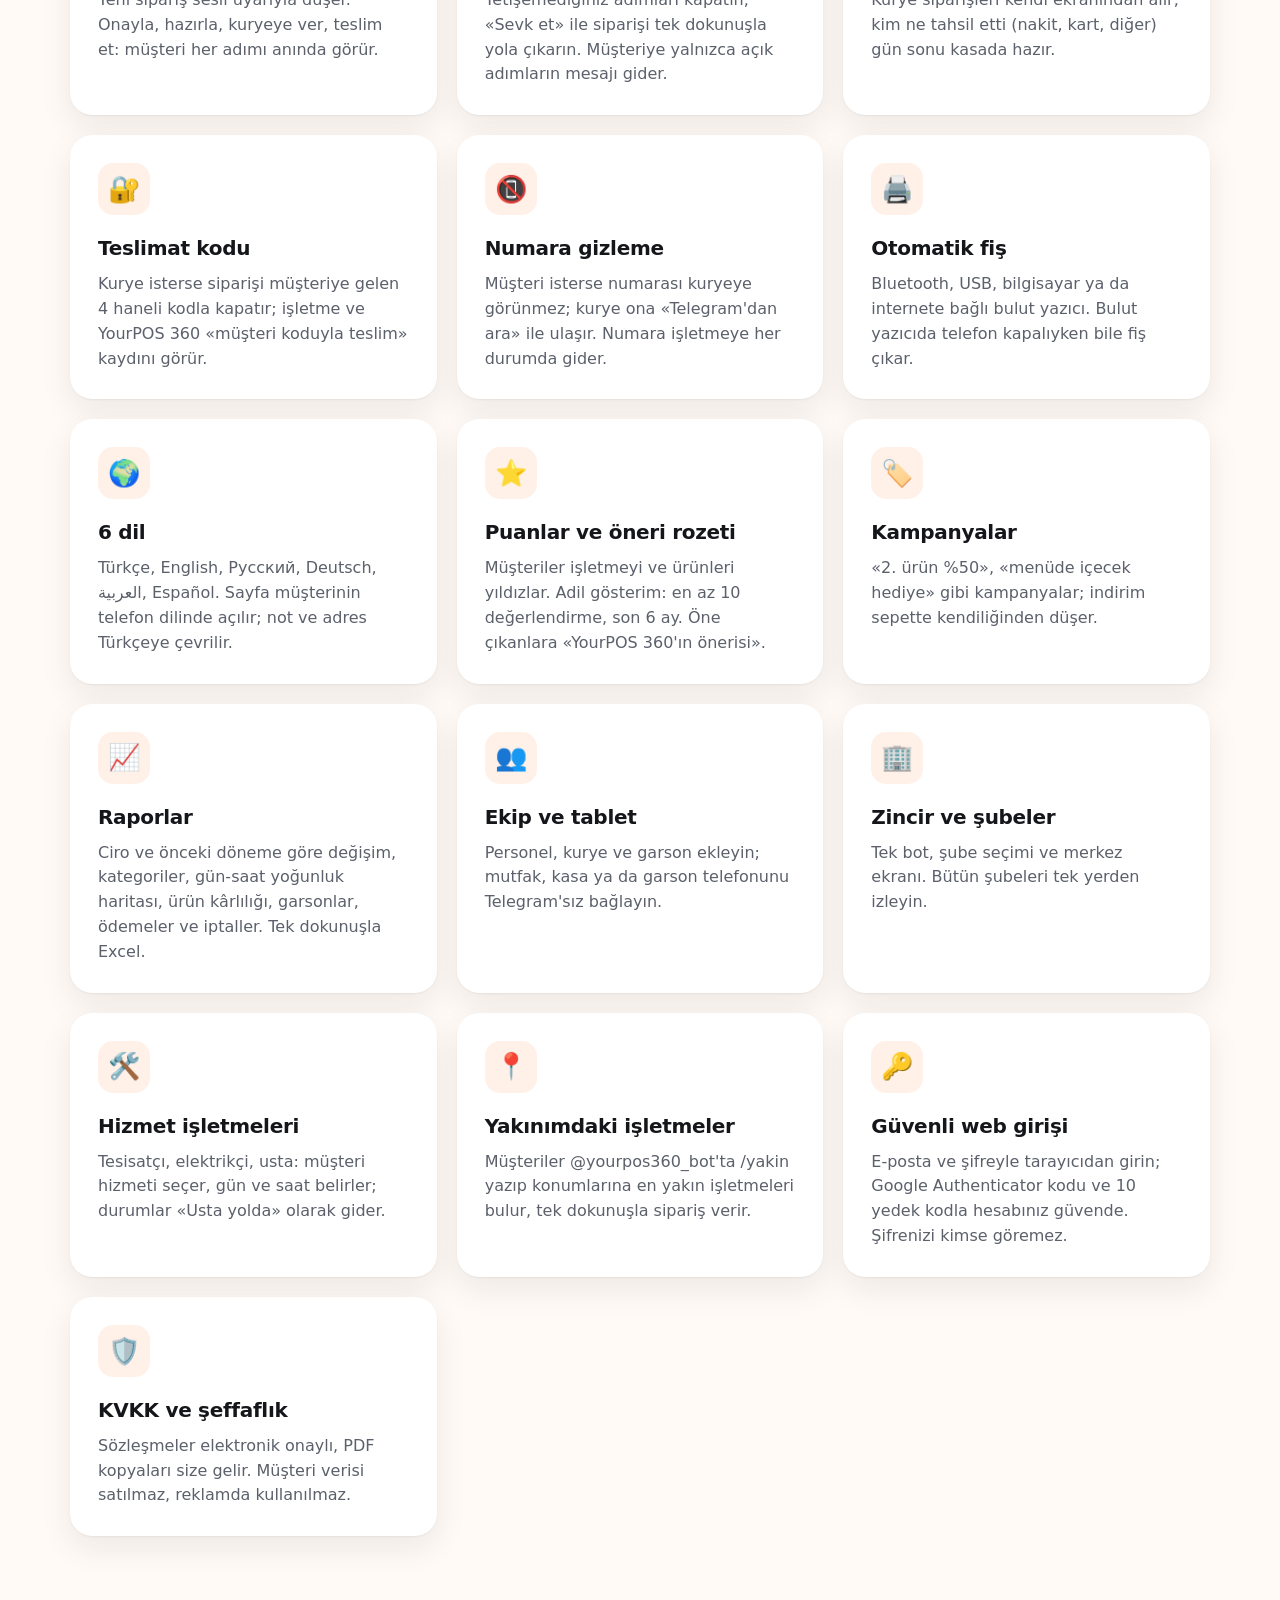
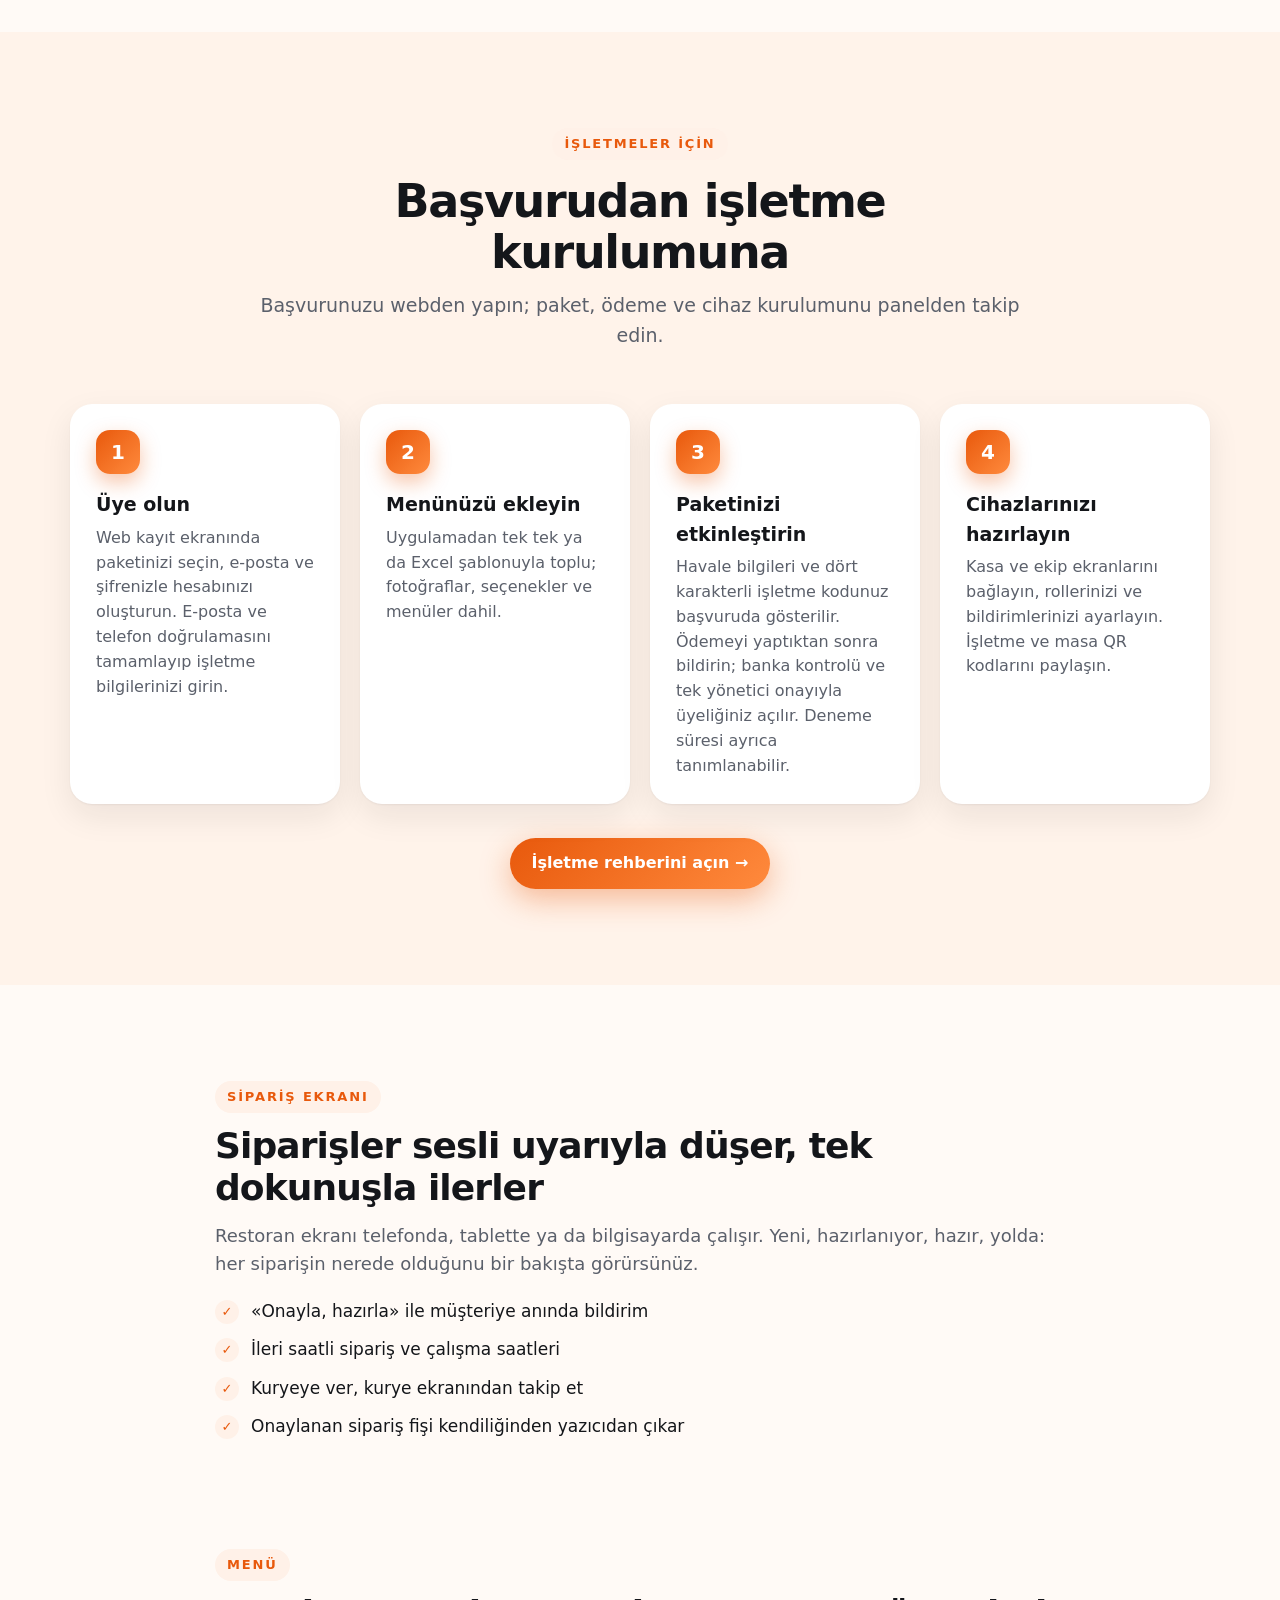
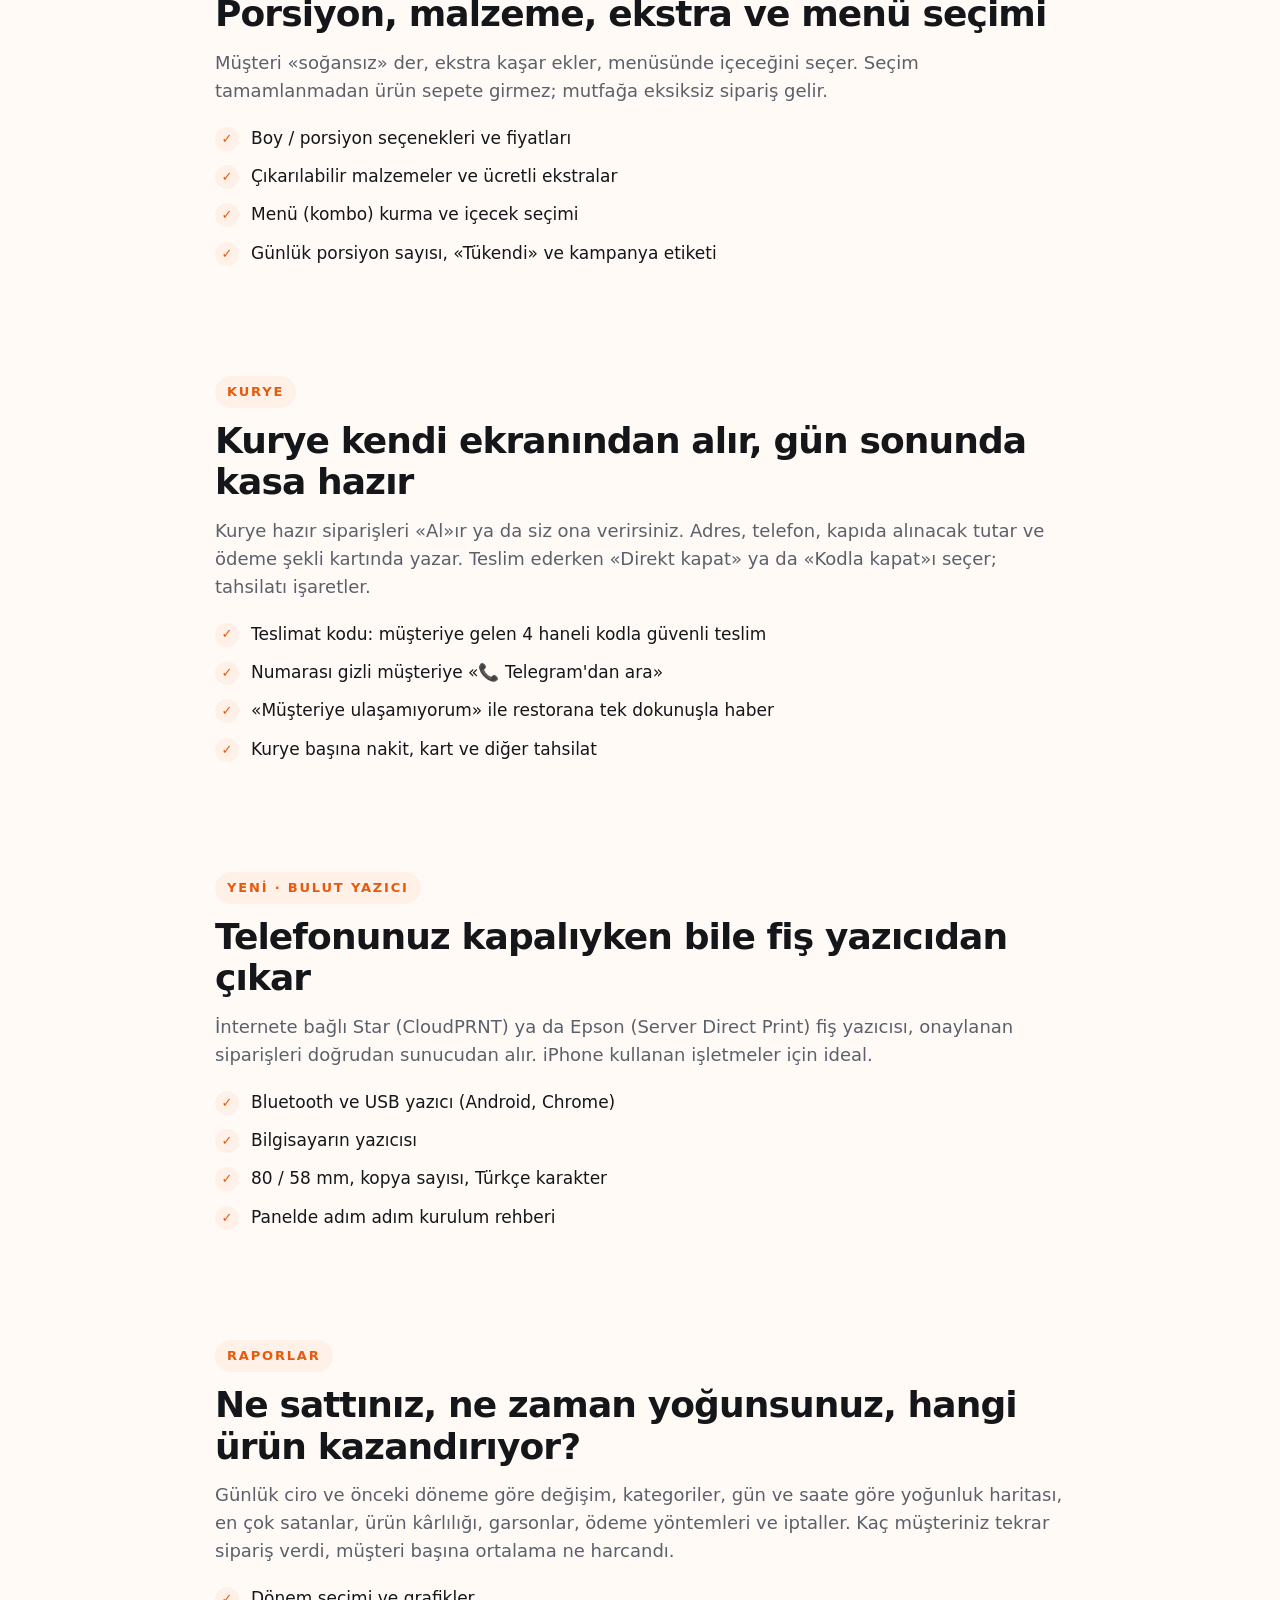
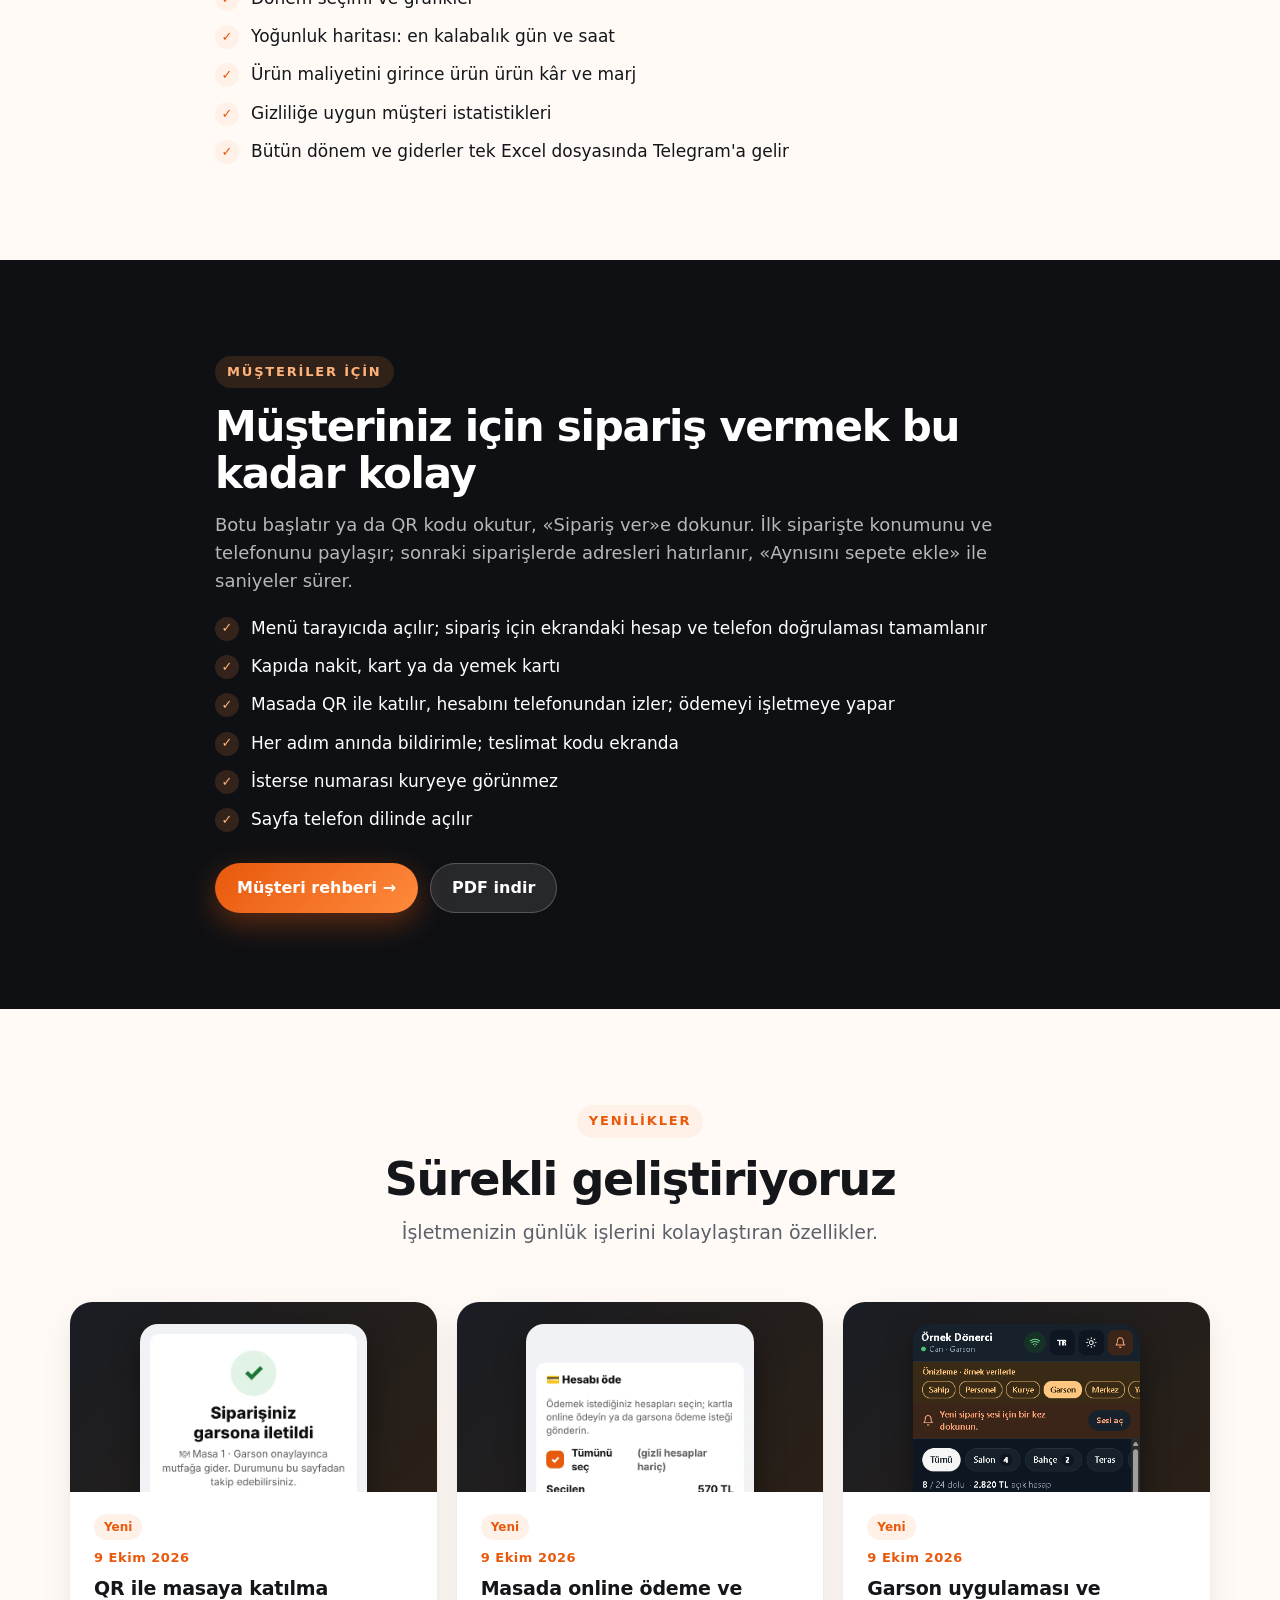
==== commit 4f789070: "docs: align public guides with web login and package payments" ====
--- a/index.html
+++ b/index.html
@@ -4,12 +4,12 @@
 <meta charset="utf-8">
 <meta name="viewport" content="width=device-width,initial-scale=1,viewport-fit=cover">
 <title>YourPOS 360 · Kasa, garson ve hazırlık yönetimi</title>
-<meta name="description" content="Restoran, kafe, market ve ustalar için sipariş sistemi: müşteriler Telegram&#x27;dan ya da tarayıcıdan sipariş verir. Kendi botunuz, komisyonsuz sipariş, garson uygulaması, kasa, kurye ekranı, ön muhasebe ve raporlar.">
+<meta name="description" content="Restoran, kafe, market ve ustalar için sipariş sistemi: müşteriler Telegram&#x27;dan ya da tarayıcıdan sipariş verir. Webden giriş, komisyonsuz sipariş, garson uygulaması, kasa, kurye ekranı, ön muhasebe ve raporlar.">
 <meta name="theme-color" content="#0E1014">
 <meta property="og:type" content="website">
 <meta property="og:site_name" content="YourPOS 360">
 <meta property="og:title" content="YourPOS 360 · Kasa, garson ve hazırlık yönetimi">
-<meta property="og:description" content="Restoran, kafe, market ve ustalar için sipariş sistemi: müşteriler Telegram&#x27;dan ya da tarayıcıdan sipariş verir. Kendi botunuz, komisyonsuz sipariş, garson uygulaması, kasa, kurye ekranı, ön muhasebe ve raporlar.">
+<meta property="og:description" content="Restoran, kafe, market ve ustalar için sipariş sistemi: müşteriler Telegram&#x27;dan ya da tarayıcıdan sipariş verir. Webden giriş, komisyonsuz sipariş, garson uygulaması, kasa, kurye ekranı, ön muhasebe ve raporlar.">
 <meta property="og:image" content="https://yourpos360.com/assets/img/paylasim.jpg">
 <meta name="twitter:card" content="summary_large_image">
 <link rel="icon" href="assets/img/ikon.svg" type="image/svg+xml">
@@ -22,7 +22,7 @@
     <a class="logo" href="index.html" aria-label="YourPOS 360 ana sayfa"><i>360</i>YourPOS 360</a>
     <nav aria-label="Ana menü"><ul class="menu"><li><a href="index.html" aria-current="page">Ana sayfa</a></li><li><a href="index.html#ozellikler">Özellikler</a></li><li><a href="musteri-rehberi.html">Müşteri rehberi</a></li><li><a href="isletme-rehberi.html">İşletme rehberi</a></li><li><a href="index.html#yenilikler">Yenilikler</a></li><li><a href="index.html#sss">SSS</a></li><li><a href="giris/">🔐 Panelime gir</a></li></ul></nav>
     <a class="btn btn-cam btn-sm btn-giris" href="giris/" title="Üye işletmeler panele e-posta ve şifreyle girer">🔐 Panelime gir</a>
-    <a class="btn btn-ac btn-sm" href="https://t.me/yourpos360_bot" target="_blank" rel="noopener">Ücretsiz deneyin</a>
+    <a class="btn btn-ac btn-sm" href="https://panel.yourpos360.com/?kayit=1">Ücretsiz deneyin</a>
     <button class="hamb" aria-label="Menüyü aç" aria-expanded="false"><span></span><span></span><span></span></button>
   </div>
 </header>
@@ -34,9 +34,9 @@
     <div>
       <span class="rozet"><b>YENİ</b> Kasa, garson ve hazırlık ekranları</span>
       <h1>Kasadan mutfağa, <span class="parla">aynı siparişin</span> peşinde.</h1>
-      <p class="alt">Restoran, kafe, market ya da usta: müşterileriniz uygulama indirmeden kendi botunuzdan ya da QR kodunuzu okutup tarayıcıdan sipariş verir. Siparişi anında ekranınızda görür, hazırlar, kuryenize verirsiniz. Sipariş başına kesinti yok.</p>
-      <div class="k-btn"><a class="btn btn-ac" href="https://t.me/yourpos360_bot" target="_blank" rel="noopener">Ücretsiz deneyin →</a><a class="btn btn-cam" href="#guncel-ekranlar">Güncel ekranlar →</a></div>
-      <div class="k-kucuk"><span>Müşteriye uygulama gerekmez</span><span>Telegram ya da tarayıcı</span><span>Kapıda ödeme</span><span>6 dil</span></div>
+      <p class="alt">Restoran, kafe, market ya da usta: müşterileriniz QR kodunuzu okutup menüyü tarayıcıda açar; ekrandaki hesap ve telefon doğrulamasından sonra sipariş verir. Siparişi anında ekranınızda görür, hazırlar, kuryenize verirsiniz. Sipariş başına kesinti yok.</p>
+      <div class="k-btn"><a class="btn btn-ac" href="https://panel.yourpos360.com/?kayit=1">Ücretsiz deneyin →</a><a class="btn btn-cam" href="#guncel-ekranlar">Güncel ekranlar →</a></div>
+      <div class="k-kucuk"><span>Menü tarayıcıda</span><span>QR ile sipariş</span><span>Kapıda ödeme</span><span>6 dil</span></div>
       <p class="uye-giris">Üye işletme misiniz? <a href="giris/">🔐 Panelinize buradan girin →</a></p>
     </div>
     <div class="sahne" aria-hidden="true">@@ -73,10 +73,10 @@
 
     </div>
     <div class="vitrin" id="online-odeme">
-      <div class="v-yazi gor"><span class="etiket">Yeni · Masada online ödeme</span><h3>Hesap masada kartla ödenir, para doğrudan sizin hesabınıza geçer</h3>
-        <p>Müşteri kendi hesabını, seçtiği arkadaşlarının hesabını ya da masanın tamamını telefonundan kartla öder. Para doğrudan işletmenin kendi PayTR ya da iyzico hesabına geçer; YourPOS 360 paraya dokunmaz, komisyon almaz. Ödeme onaylanınca tutar masanın hesabına işlenir, hesap tamamen ödendiyse masa kendiliğinden kapanır.</p>
-        <ul class="liste"><li>Ürün gönderme: «3 ayrandan biri senin»; ürün, onaylayan kişinin hesabına geçer</li><li>Garsonun girdiği masa ürünlerini «üstüme al»</li><li>Ödeme linki: hesabını WhatsApp ya da Telegram'dan gönder, linki açan kod girmeden öder</li><li>Kart bilgileri ödeme kuruluşunun güvenli sayfasında girilir, işletmeyle paylaşılmaz</li><li>İsteyen yine garsona nakit ya da kartla öder</li></ul>
-        <p style="font-size:14px;opacity:.72;margin-top:12px">Online ödeme için işletmenin kendi PayTR ya da iyzico üye işyeri hesabı gerekir; kuruluşun işlem ücreti işletme ile kuruluş arasındadır.</p></div>
+      <div class="v-yazi gor"><span class="etiket">Yeni · Masada online ödeme</span><h3>Masada online ödeme için sağlayıcı kurulumu</h3>
+        <p>Online ödeme kullanıma açıldığında müşteri kendi hesabını, seçtiği arkadaşlarının hesabını ya da masanın tamamını telefonundan kartla ödeyebilir. Para doğrudan işletmenin kendi PayTR ya da iyzico hesabına geçer; YourPOS 360 paraya dokunmaz, komisyon almaz. Ödeme onaylanınca tutar masanın hesabına işlenir, hesap tamamen ödendiyse masa kendiliğinden kapanır.</p>
+        <ul class="liste"><li>Ürün gönderme: «3 ayrandan biri senin»; ürün, onaylayan kişinin hesabına geçer</li><li>Garsonun girdiği masa ürünlerini «üstüme al»</li><li>Online ödeme açıldığında hesabınızı ödeme bağlantısıyla paylaşabilirsiniz</li><li>Kart bilgileri ödeme kuruluşunun güvenli sayfasında girilir, işletmeyle paylaşılmaz</li><li>İsteyen yine garsona nakit ya da kartla öder</li></ul>
+        <p style="font-size:14px;opacity:.72;margin-top:12px">Online kart ödeme ve ücretli dijital hediye şu anda kullanıma açık değil; ödeme altyapısı etkinleştirildiğinde sunulacak. Şimdilik hesabı işletmeye nakit veya işletmenin POS cihazıyla ödeyebilirsiniz.</p></div>
 
     </div>
     <div class="vitrin ters" id="kasa">
@@ -98,15 +98,15 @@
 <section class="b krem" id="iki-yol">
   <div class="kap">
     <div class="vitrin">
-      <div class="v-yazi gor"><span class="etiket">Yeni · İki yoldan sipariş</span><h3>Müşteriniz Telegram'dan ya da tarayıcıdan sipariş verir</h3>
-        <p>QR afişinizi okutan müşteri iki seçenek görür: <b>Telegram'dan sipariş ver</b> ya da <b>tarayıcıdan sipariş ver</b>. Telegram'ı olmayan müşteriniz de uygulama indirmeden, aynı menüden sipariş verir; durumunu sayfada canlı izler.</p>
-        <ul class="liste"><li>Aynı menü, aynı kampanyalar, aynı sipariş ekranı</li><li>Tarayıcıda telefon elle yazılır; işletmeye «🌐 Web» olarak düşer</li><li>Sipariş durumu, iptal düğmesi ve işletmeden mesajlar sayfada görünür; kurye telefonla ulaşır</li><li>Müşteri seçimini telefonunda hatırlatabilir</li></ul></div>
+      <div class="v-yazi gor"><span class="etiket">QR ile sipariş</span><h3>Müşteriniz menüyü tarayıcıda açar</h3>
+        <p>QR afişiniz müşteriyi tarayıcıdaki menüye götürür. Menüye bakmak için Kasa ya da Garson uygulaması gerekmez. Sipariş aşamasında ekrandaki hesap ve telefon doğrulama adımları tamamlanır; Telegram telefon numarasını doğrulamak için kullanılabilir.</p>
+        <ul class="liste"><li>Aynı menü, aynı kampanyalar, aynı sipariş ekranı</li><li>Telefon doğrulaması ile kişisel hesap girişi ayrı adımlardır</li><li>Sipariş durumu ve işletmeden mesajlar sayfada görünür</li><li>Telegram sipariş bildirimleri isteğe bağlıdır; telefon doğrulaması bildirimleri açmaz</li></ul></div>
 
     </div>
     <div class="vitrin ters" id="kesintisiz">
-      <div class="v-yazi gor"><span class="etiket">Yeni · Kesintisiz çalışma</span><h3>Telegram kapanırsa siparişleriniz durmaz</h3>
-        <p>Telegram bir gün kapanır, bir ülkede yasaklanır ya da geçici olarak erişilemez olursa YourPOS 360 çalışmaya devam eder. İnternet erişimi olan müşteriler web siparişini kullanabilir. Yerel kasada henüz eşitlenmemiş işlemler ise o cihazda kalır; bulutta oldukları varsayılmaz.</p>
-        <ul class="liste"><li>Tek düğmeyle «Telegram'sız mod»: aynı QR doğrudan web siparişini açar, afiş değişmez</li><li>İşletme paneline tarayıcıdan e-posta ve şifreyle giriş</li><li>Google Authenticator kodu ve 10 yedek kodla güvenli hesap</li><li>Telegram'a ulaşılamazsa sistem bizi kendiliğinden uyarır</li></ul></div>
+      <div class="v-yazi gor"><span class="etiket">Hesap ve bağlantı</span><h3>Panel girişi e-posta ve şifreyle</h3>
+        <p>İşletme ve yönetici hesapları e-posta ve şifreyle açılır; iki aşamalı doğrulama etkinse Authenticator kodu da gerekir. Telegram kişisel giriş yöntemi değildir. Telegram kesintisi telefon doğrulaması ve o kanaldaki bildirimleri etkileyebilir; ekrandaki yönergeleri izleyin.</p>
+        <ul class="liste"><li>Yetkili kullanıcılar ortak cihazda kendi 4 haneli PIN'leriyle kullanıcı değiştirir</li><li>Desteklenen ekranlarda daha önce giriş yapan kullanıcıların PIN'leri internet yokken de kullanılabilir</li><li>Üyelik süresi, kullanıcı yetkisi ve cihaz kilidi kontrolleri devam eder</li><li>Henüz eşitlenmemiş yerel işlemler ana kasada kalır; bulutta oldukları varsayılmaz</li></ul></div>
 
     </div>
   </div>
@@ -121,12 +121,12 @@
 
 <section class="b krem" id="nasil">
   <div class="kap">
-    <div class="b-bas gor"><span class="etiket">İşletmeler için</span><h2>Dört adımda sipariş almaya başlayın</h2><p>Kurulumu Telegram'dan, telefonunuzdan yaparsınız. Takıldığınız her yerde «Bize yazın».</p></div>
+    <div class="b-bas gor"><span class="etiket">İşletmeler için</span><h2>Başvurudan işletme kurulumuna</h2><p>Başvurunuzu webden yapın; paket, ödeme ve cihaz kurulumunu panelden takip edin.</p></div>
     <div class="adimlar">
-      <div class="adim gor"><h3>Üye olun</h3><p>@yourpos360_bot'u açın, işletme bilgilerinizi ve paketinizi seçin, sözleşmeleri onaylayın.</p></div>
+      <div class="adim gor"><h3>Üye olun</h3><p>Web kayıt ekranında paketinizi seçin, e-posta ve şifrenizle hesabınızı oluşturun. E-posta ve telefon doğrulamasını tamamlayıp işletme bilgilerinizi girin.</p></div>
       <div class="adim gor d1"><h3>Menünüzü ekleyin</h3><p>Uygulamadan tek tek ya da Excel şablonuyla toplu; fotoğraflar, seçenekler ve menüler dahil.</p></div>
-      <div class="adim gor d2"><h3>Botunuzu bağlayın</h3><p>BotFather'dan kendi botunuzu açın, anahtarı Panelim'e yapıştırın. Birkaç dakika sürer.</p></div>
-      <div class="adim gor d3"><h3>Sipariş alın</h3><p>Bot linkinizi ve QR afişinizi paylaşın. Siparişler sesli uyarıyla ekranınıza düşer.</p></div>
+      <div class="adim gor d2"><h3>Paketinizi etkinleştirin</h3><p>Havale bilgileri ve dört karakterli işletme kodunuz başvuruda gösterilir. Ödemeyi yaptıktan sonra bildirin; banka kontrolü ve tek yönetici onayıyla üyeliğiniz açılır. Deneme süresi ayrıca tanımlanabilir.</p></div>
+      <div class="adim gor d3"><h3>Cihazlarınızı hazırlayın</h3><p>Kasa ve ekip ekranlarını bağlayın, rollerinizi ve bildirimlerinizi ayarlayın. İşletme ve masa QR kodlarını paylaşın.</p></div>
     </div>
     <div style="text-align:center;margin-top:34px" class="gor"><a class="btn btn-ac" href="isletme-rehberi.html">İşletme rehberini açın →</a></div>
   </div>
@@ -172,7 +172,7 @@
     <div class="vitrin">
       <div class="v-yazi gor"><span class="etiket">Müşteriler için</span><h2 style="font-size:clamp(28px,3.4vw,42px)">Müşteriniz için sipariş vermek bu kadar kolay</h2>
         <p>Botu başlatır ya da QR kodu okutur, «Sipariş ver»e dokunur. İlk siparişte konumunu ve telefonunu paylaşır; sonraki siparişlerde adresleri hatırlanır, «Aynısını sepete ekle» ile saniyeler sürer.</p>
-        <ul class="liste"><li>Uygulama ve üyelik yok; Telegram'ı olmayan tarayıcıdan verir</li><li>Kapıda nakit, kart ya da yemek kartı</li><li>Masada QR ile katılır, hesabını telefonundan öder</li><li>Her adım anında bildirimle; teslimat kodu ekranda</li><li>İsterse numarası kuryeye görünmez</li><li>Sayfa telefon dilinde açılır</li></ul>
+        <ul class="liste"><li>Menü tarayıcıda açılır; sipariş için ekrandaki hesap ve telefon doğrulaması tamamlanır</li><li>Kapıda nakit, kart ya da yemek kartı</li><li>Masada QR ile katılır, hesabını telefonundan izler; ödemeyi işletmeye yapar</li><li>Her adım anında bildirimle; teslimat kodu ekranda</li><li>İsterse numarası kuryeye görünmez</li><li>Sayfa telefon dilinde açılır</li></ul>
         <div class="k-btn"><a class="btn btn-ac" href="musteri-rehberi.html">Müşteri rehberi →</a><a class="btn btn-cam" href="rehber/musteri-rehberi.pdf">PDF indir</a></div></div>
 
     </div>
@@ -205,17 +205,17 @@
   <div class="kap">
     <div class="b-bas gor"><span class="etiket">SSS</span><h2>Sık sorulan sorular</h2></div>
     <div class="sss gor">
-      <details><summary>Müşterilerimin uygulama indirmesi gerekiyor mu?</summary><p>Hayır. Telegram'ı olan müşteri işletmenizin botundan, olmayan tarayıcıdan sipariş verir; QR kodunuzu okutan müşteri iki seçeneği de görür. Üyelik ya da kart bilgisi istenmez.</p></details>
-      <details><summary>Telegram kapanırsa ya da yasaklanırsa ne olur?</summary><p>Sistem çalışmaya devam eder. Buluta eşitlenen kayıtlar sunucuda tutulur; yerelde henüz eşitlenmemiş kayıtlar ana kasada kalır. «Telegram'sız mod» açılınca aynı QR kodlar doğrudan web siparişini açar, işletmeler paneline tarayıcıdan e-posta ve şifreyle girer. Afişleri yeniden bastırmanız gerekmez.</p></details>
-      <details><summary>Tarayıcıdan girmek için şifremi nasıl belirlerim?</summary><p>İşletme ekranınızı Telegram'dan açın, Ayarlar › «🔐 Web girişi» bölümünde e-posta adresinizi ve kendi şifrenizi belirleyin. Google Authenticator'ı da açmanızı öneririz; ekranda çıkan 10 yedek kodu saklayın. Sonra <a href="giris/">yourpos360.com/giris</a> adresinden girersiniz. Şifrenizi kimse göremez.</p></details>
+      <details><summary>Müşterilerimin uygulama indirmesi gerekiyor mu?</summary><p>Menü tarayıcıda açılır; Kasa veya Garson uygulaması indirilmez. Sipariş vermek için ekrandaki hesap ve telefon doğrulaması tamamlanır. Telefon doğrulamasında Telegram gerekebilir; sipariş bildirimleri ayrıca tercihe bağlıdır.</p></details>
+      <details><summary>Telegram kesintisi panel girişini etkiler mi?</summary><p>Panelinize e-posta, şifre ve etkinse Authenticator koduyla girersiniz. Telegram kesintisi yeni telefon doğrulamasını ve Telegram bildirimlerini etkileyebilir. Yerel çalışmanın koşulları ana kasa, yerel ağ ve geçerli üyelik süresine bağlıdır.</p></details>
+      <details><summary>Tarayıcıdan girmek için şifremi nasıl belirlerim?</summary><p><a href="https://panel.yourpos360.com/?kayit=1">Web kayıt ekranında</a> e-posta ve şifrenizi belirleyin, doğrulama adımlarını tamamlayın. Mevcut hesabınız varsa <a href="giris/">giriş sayfasını</a>, şifrenizi unuttuysanız aynı sayfadaki «Şifremi unuttum»u kullanın. Authenticator etkinse girişte onun kodu da istenir.</p></details>
       <details><summary>Garsonlar için ayrı bir uygulama gerekiyor mu?</summary><p>Yerel ana kasaya bağlanmak için güncel Garson uygulamasını kullanın. Çalışan hesabını Ekip bölümünde oluşturun, cihazı yetkili bağlantı akışıyla eşleştirin. Telefon ve ana kasa aynı yerel ağda olmalı; yalnız mobil veri bağlantısı yerel kasaya erişim sağlamaz.</p></details>
       <details><summary>Masadan QR ile sipariş nasıl çalışır?</summary><p>Her masanın kendi QR kodu vardır; panelden A4'e yazdırırsınız. Garson masayı açınca masaya 4 haneli bir kod verilir. Müşteri QR'ı okutup bu kodu girer ve masaya katılır; sipariş vermek için Telegram'dan numarasını bir kez doğrular ve adını yazar. Seçtiği ürünler garsona «onay bekliyor» olarak düşer; garson onaylayınca sipariş mutfağa gider ve kişinin hesabına yazılır. Masadakiler kendi hesaplarını ve masanın toplamını telefonlarından görür.</p></details>
-      <details><summary>Müşteriler masada hesabı kartla ödeyebilir mi?</summary><p>Evet. Ayarlar › «💳 Masada online ödeme» bölümüne kendi PayTR ya da iyzico üye işyeri bilgilerinizi girerseniz masadaki müşteriler hesaplarını telefonlarından kartla öder; para doğrudan sizin hesabınıza geçer. YourPOS 360 bu ödemelerden komisyon almaz; kuruluşun işlem ücreti sizinle kuruluş arasındadır. Anahtarlarınız sunucuda saklanır, hiçbir ekranda geri gösterilmez.</p></details>
+      <details><summary>Müşteriler masada hesabı kartla ödeyebilir mi?</summary><p>Online kart ödeme şu anda kullanıma açık değil; ödeme altyapısı etkinleştirildiğinde sunulacak. Şimdilik işletmeye nakit veya işletmenin POS cihazıyla ödeyebilirsiniz. Online ödeme açıldığında para işletmenin ödeme kuruluşu hesabına geçer. YourPOS 360 bu ödemelerden komisyon almaz; kuruluşun işlem ücreti sizinle kuruluş arasındadır. Anahtarlarınız sunucuda saklanır, hiçbir ekranda geri gösterilmez.</p></details>
       <details><summary>Ön muhasebe, muhasebe programının yerini tutar mı?</summary><p>Hayır, tamamlar. Satışlarınızı, giderlerinizi, kasanızı, personel ödemelerinizi ve tedarikçi borçlarınızı takip edip aylık kâr-zararınızı gösterir. Resmî defter, e-Fatura / e-Arşiv, SGK ve vergi bildirimleri muhasebecinizle yapılır; dönemin Excel dosyasını ona gönderebilirsiniz.</p></details>
       <details><summary>Çalışanlarım maaş bilgilerini görebilir mi?</summary><p>Hayır. Maaş, avans, izin, gider ve tedarikçi kayıtlarını yalnız siz ve «yönetici» yetkisi verdiğiniz kişi görür. Diğer personel, garson ve kuryeler bu bölümleri hiç görmez.</p></details>
-      <details><summary>Sipariş başına komisyon var mı?</summary><p>Yok. YourPOS 360 sabit aylık paketle çalışır; sipariş başına kesinti alınmaz. Ödemeyi müşteri kapıda ya da masada doğrudan size yapar; masada online ödemede de para doğrudan sizin ödeme kuruluşu hesabınıza geçer.</p></details>
-      <details><summary>Ücretler ne kadar?</summary><p>Paketler ürün sayısı, haftalık sipariş ve ekip sınırına göre değişir. Güncel ücretler @yourpos360_bot'taki üyelik ekranında gösterilir; ücretsiz deneme ile başlayabilirsiniz.</p></details>
-      <details><summary>Kendi botumu nasıl açarım?</summary><p>Telegram'ın resmî bot açma hesabı @BotFather'a /newbot yazarsınız, ad verirsiniz; size bir anahtar verir. Anahtarı Panelim'deki kutuya yapıştırınca botunuz bağlanır. İşletme rehberinde ekran görüntüleriyle anlatıyoruz.</p></details>
+      <details><summary>Sipariş başına komisyon var mı?</summary><p>Yok. YourPOS 360 sabit aylık paketle çalışır; sipariş başına kesinti alınmaz. Ödemeyi müşteri kapıda ya da masada doğrudan size yapar; online ödeme etkinleştirildiğinde para doğrudan işletmenin ödeme kuruluşu hesabına geçer.</p></details>
+      <details><summary>Ücretler ne kadar?</summary><p>Güncel paketleri ve ücretleri <a href="https://panel.yourpos360.com/?kayit=1">web kayıt ekranında</a> inceleyin. Satın alınan veya yönetici tarafından verilen kullanım süresi bitince kullanım kilitlenir. Yenilemek için internete bağlanıp paket işlemlerini tamamlayın.</p></details>
+      <details><summary>Telegram ne için kullanılıyor?</summary><p>Telefon doğrulaması ve tercihe bağlı sipariş bildirimleri için merkezi YourPOS 360 botu kullanılır. İşletme ve yönetici hesabınıza e-posta ve şifreyle girersiniz. Ayrıntılar <a href="isletme-rehberi.html#bot">doğrulama ve bildirim bölümünde</a>.</p></details>
       <details><summary>iPhone'dan yönetirken fişler yazıcıdan çıkar mı?</summary><p>Evet, bulut yazıcı ile. İnternete bağlı Star (CloudPRNT) ya da Epson (Server Direct Print) yazıcı, onaylanan siparişleri doğrudan sunucudan alır; telefonunuzun açık olması gerekmez.</p></details>
       <details><summary>Müşteri bilgileri kimde?</summary><p>Müşteri bilgileri işletmenize aittir, başka işletmelerle paylaşılmaz. YourPOS 360 yalnızca destek, sahte sipariş önleme ve istatistik için kayıt altında erişebilir; satmaz, reklamda kullanmaz.</p></details>
       <details><summary>Üyeliğimi bitirirsem verilerim ne olur?</summary><p>Üyeliğiniz sona erdiğinde menü, sipariş ve müşteri kayıtlarınızın bir kopyasını <b>30 gün</b> içinde bize yazarak isteyebilirsiniz. Bu kayıtlar <b>90 gün</b> sonra yedekler dahil kalıcı olarak silinir; bu süre içinde geri dönmek isterseniz işletmeniz menüsü ve siparişleriyle geri yüklenebilir. Bakiye, ödeme ve sözleşme kayıtları yasal saklama süresince tutulur.</p></details>
@@ -230,8 +230,8 @@
   <div class="kap">
     <h2 class="gor">Siparişleriniz <span class="parla">komisyonsuz</span>, müşterileriniz sizin olsun.</h2>
     <p class="gor d1">Kurulum birkaç dakika sürer. Ücretsiz deneme süresiyle başlayın, siparişleriniz hemen gelmeye başlasın.</p>
-    <div class="k-btn gor d2" style="margin-top:28px"><a class="btn btn-ac" href="https://t.me/yourpos360_bot" target="_blank" rel="noopener">Hemen başlayın →</a><a class="btn btn-cam" href="isletme-rehberi.html">İşletme rehberi</a></div>
-    <a class="bot-kart gor d3" href="https://t.me/yourpos360_bot" target="_blank" rel="noopener"><span style="font-size:30px">✈️</span><span>Telegram'da arayın<b>@yourpos360_bot</b></span></a>
+    <div class="k-btn gor d2" style="margin-top:28px"><a class="btn btn-ac" href="https://panel.yourpos360.com/?kayit=1">Hemen başlayın →</a><a class="btn btn-cam" href="isletme-rehberi.html">İşletme rehberi</a></div>
+    <a class="bot-kart gor d3" href="https://panel.yourpos360.com/?kayit=1"><span style="font-size:30px">🏪</span><span>İşletmenizi kaydedin<b>Web üzerinden üye olun</b></span></a>
   </div>
 </section>
 </main>
